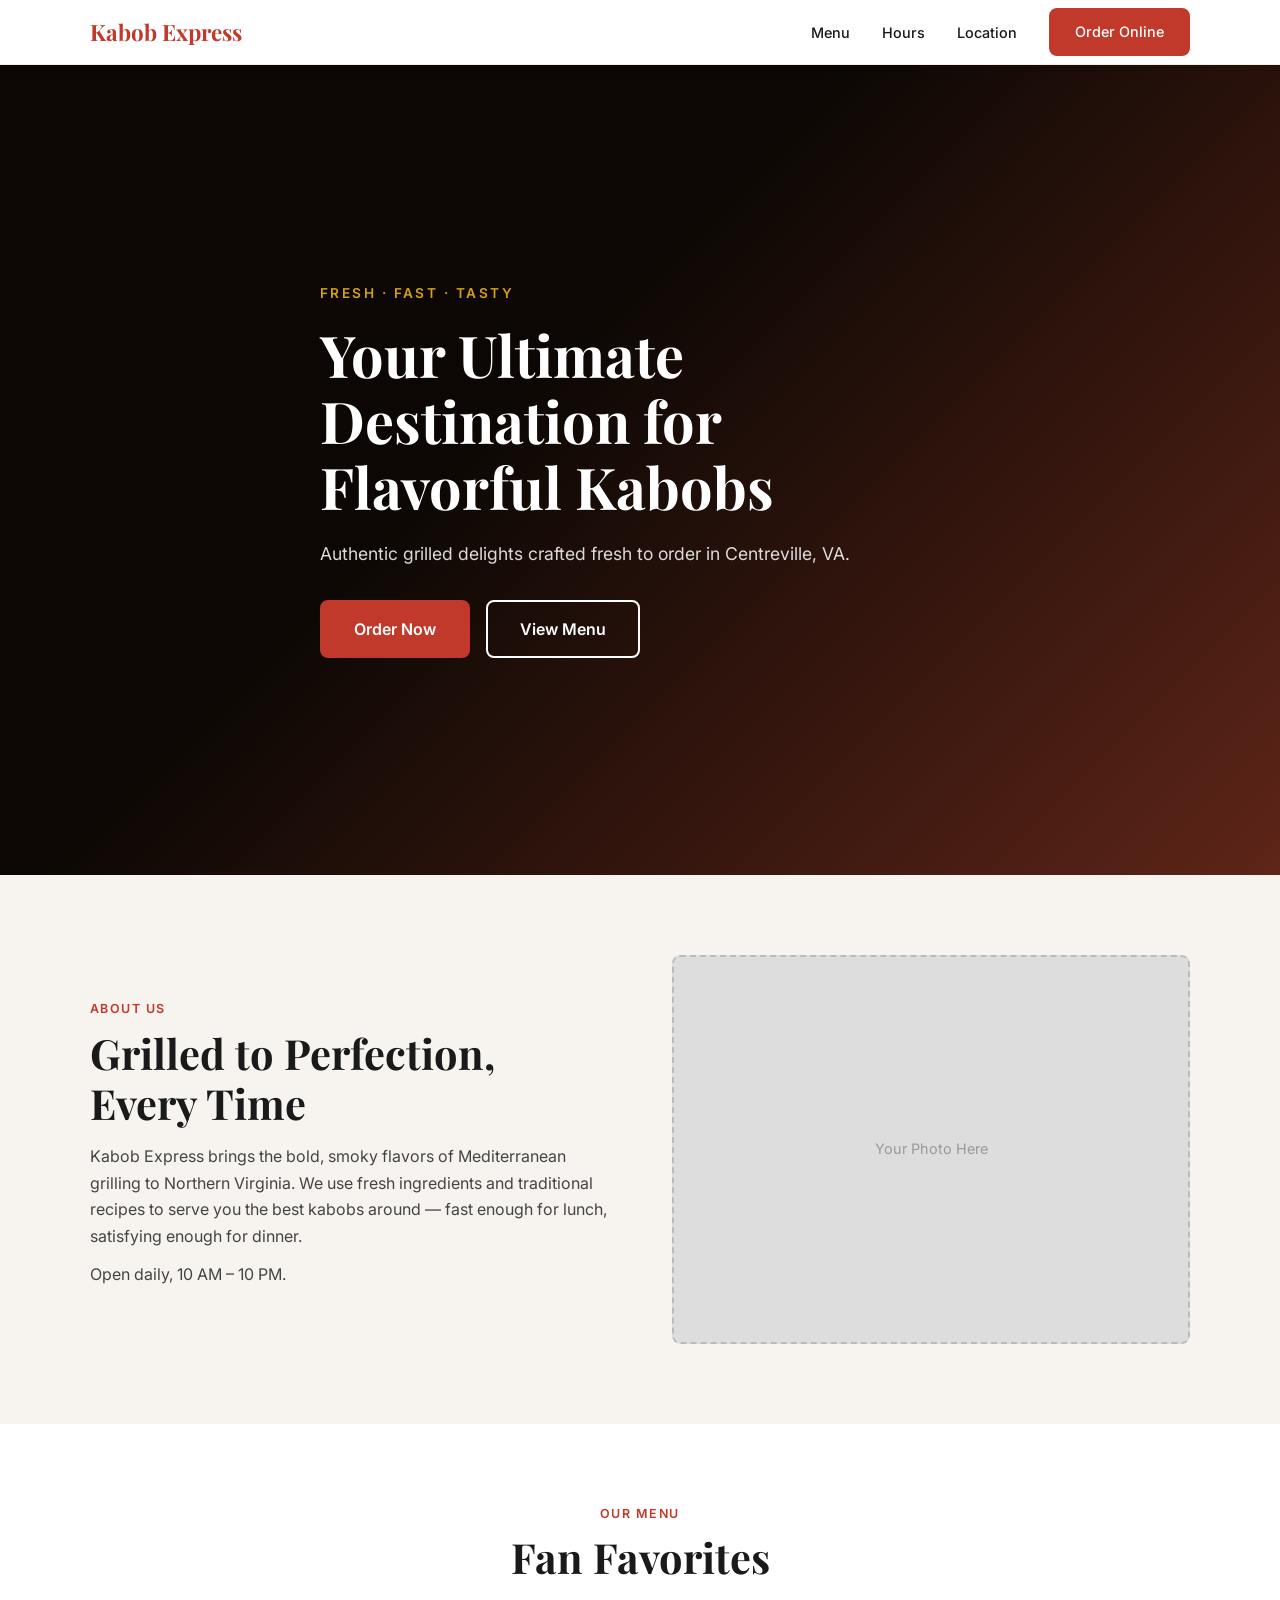
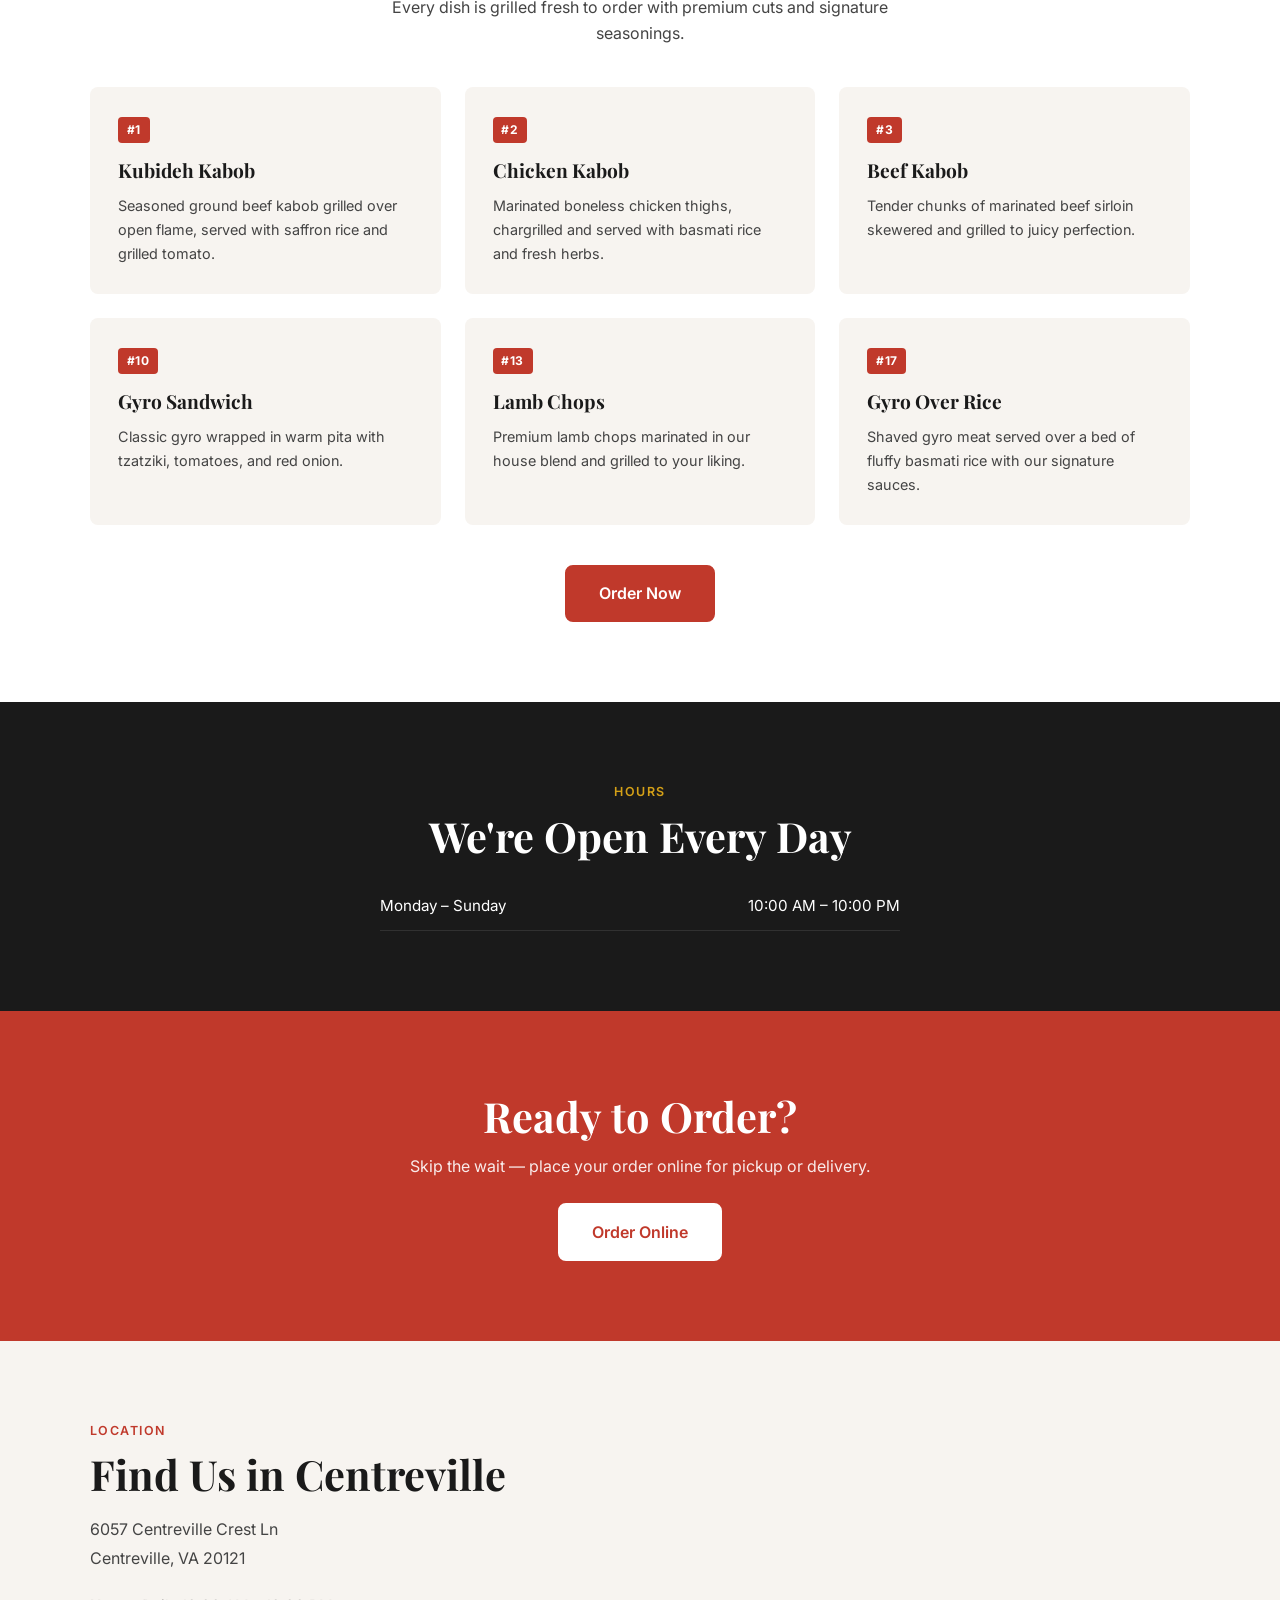
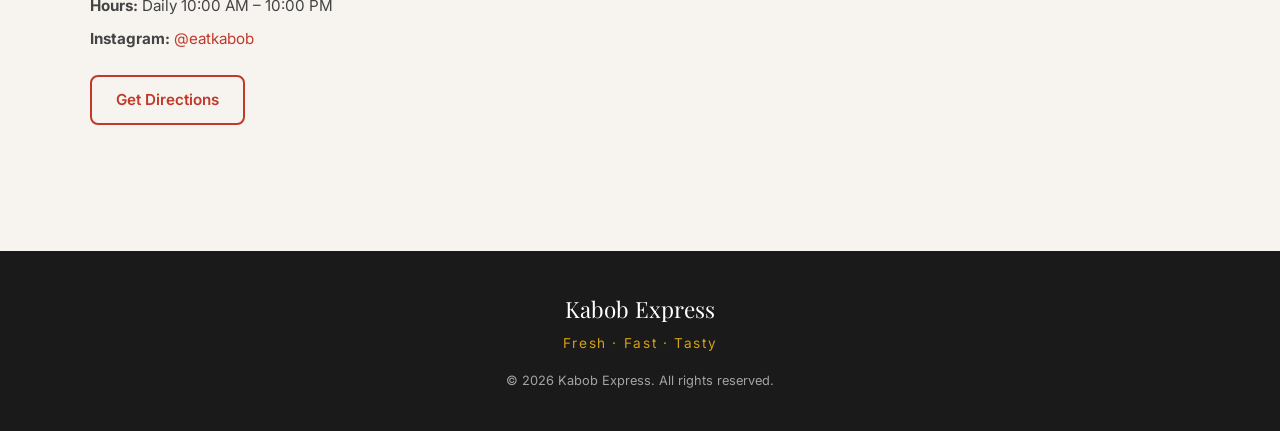
==== index.html @ e182e486 "Initial starter site for Kabob Express Menu, hours, location, hero, and responsive nav — ready to cu" ====
<!DOCTYPE html>
<html lang="en">
<head>
  <meta charset="UTF-8" />
  <meta name="viewport" content="width=device-width, initial-scale=1.0" />
  <title>Kabob Express | Fresh Fast Tasty</title>
  <meta name="description" content="Your ultimate destination for flavorful kabobs and authentic grilled delights in Centreville, VA." />
  <link rel="stylesheet" href="css/styles.css" />
  <link rel="preconnect" href="https://fonts.googleapis.com" />
  <link rel="preconnect" href="https://fonts.gstatic.com" crossorigin />
  <link href="https://fonts.googleapis.com/css2?family=Playfair+Display:wght@700&family=Inter:wght@400;500;600&display=swap" rel="stylesheet" />
</head>
<body>

  <!-- NAV -->
  <header class="site-header">
    <div class="container nav-inner">
      <a href="#" class="logo">Kabob Express</a>
      <nav>
        <ul class="nav-links">
          <li><a href="#menu">Menu</a></li>
          <li><a href="#hours">Hours</a></li>
          <li><a href="#location">Location</a></li>
          <li><a href="#order" class="btn btn-primary">Order Online</a></li>
        </ul>
        <button class="hamburger" aria-label="Toggle menu">&#9776;</button>
      </nav>
    </div>
  </header>

  <!-- HERO -->
  <section class="hero" id="home">
    <div class="hero-overlay"></div>
    <div class="container hero-content">
      <p class="hero-tagline">Fresh · Fast · Tasty</p>
      <h1>Your Ultimate Destination for Flavorful Kabobs</h1>
      <p class="hero-sub">Authentic grilled delights crafted fresh to order in Centreville, VA.</p>
      <div class="hero-cta">
        <a href="#order" class="btn btn-primary btn-lg">Order Now</a>
        <a href="#menu" class="btn btn-outline btn-lg">View Menu</a>
      </div>
    </div>
  </section>

  <!-- ABOUT -->
  <section class="about section" id="about">
    <div class="container about-grid">
      <div class="about-text">
        <span class="section-label">About Us</span>
        <h2>Grilled to Perfection, Every Time</h2>
        <p>
          Kabob Express brings the bold, smoky flavors of Mediterranean grilling to Northern Virginia.
          We use fresh ingredients and traditional recipes to serve you the best kabobs around —
          fast enough for lunch, satisfying enough for dinner.
        </p>
        <p>Open daily, 10 AM – 10 PM.</p>
      </div>
      <div class="about-image">
        <!-- Replace src with an actual photo -->
        <div class="image-placeholder">
          <span>Your Photo Here</span>
        </div>
      </div>
    </div>
  </section>

  <!-- MENU -->
  <section class="menu section" id="menu">
    <div class="container">
      <span class="section-label center">Our Menu</span>
      <h2 class="center">Fan Favorites</h2>
      <p class="section-sub center">Every dish is grilled fresh to order with premium cuts and signature seasonings.</p>

      <div class="menu-grid">
        <div class="menu-card">
          <div class="menu-num">#1</div>
          <h3>Kubideh Kabob</h3>
          <p>Seasoned ground beef kabob grilled over open flame, served with saffron rice and grilled tomato.</p>
        </div>
        <div class="menu-card">
          <div class="menu-num">#2</div>
          <h3>Chicken Kabob</h3>
          <p>Marinated boneless chicken thighs, chargrilled and served with basmati rice and fresh herbs.</p>
        </div>
        <div class="menu-card">
          <div class="menu-num">#3</div>
          <h3>Beef Kabob</h3>
          <p>Tender chunks of marinated beef sirloin skewered and grilled to juicy perfection.</p>
        </div>
        <div class="menu-card">
          <div class="menu-num">#10</div>
          <h3>Gyro Sandwich</h3>
          <p>Classic gyro wrapped in warm pita with tzatziki, tomatoes, and red onion.</p>
        </div>
        <div class="menu-card">
          <div class="menu-num">#13</div>
          <h3>Lamb Chops</h3>
          <p>Premium lamb chops marinated in our house blend and grilled to your liking.</p>
        </div>
        <div class="menu-card">
          <div class="menu-num">#17</div>
          <h3>Gyro Over Rice</h3>
          <p>Shaved gyro meat served over a bed of fluffy basmati rice with our signature sauces.</p>
        </div>
      </div>

      <div class="center" style="margin-top:2.5rem;">
        <a href="#order" class="btn btn-primary btn-lg">Order Now</a>
      </div>
    </div>
  </section>

  <!-- HOURS -->
  <section class="hours section" id="hours">
    <div class="container hours-inner">
      <span class="section-label center">Hours</span>
      <h2 class="center">We're Open Every Day</h2>
      <div class="hours-table">
        <div class="hours-row">
          <span>Monday – Sunday</span>
          <span>10:00 AM – 10:00 PM</span>
        </div>
      </div>
    </div>
  </section>

  <!-- ORDER CTA -->
  <section class="order-cta section" id="order">
    <div class="container center">
      <h2>Ready to Order?</h2>
      <p>Skip the wait — place your order online for pickup or delivery.</p>
      <a href="#" class="btn btn-primary btn-lg">Order Online</a>
    </div>
  </section>

  <!-- LOCATION -->
  <section class="location section" id="location">
    <div class="container location-grid">
      <div class="location-info">
        <span class="section-label">Location</span>
        <h2>Find Us in Centreville</h2>
        <address>
          6057 Centreville Crest Ln<br />
          Centreville, VA 20121
        </address>
        <ul class="contact-list">
          <li><strong>Hours:</strong> Daily 10:00 AM – 10:00 PM</li>
          <li><strong>Instagram:</strong> <a href="https://instagram.com/eatkabob" target="_blank" rel="noopener">@eatkabob</a></li>
        </ul>
        <a
          href="https://maps.google.com/?q=6057+Centreville+Crest+Ln+Centreville+VA+20121"
          target="_blank"
          rel="noopener"
          class="btn btn-outline"
        >Get Directions</a>
      </div>
      <div class="location-map">
        <iframe
          title="Kabob Express location map"
          src="https://www.google.com/maps/embed?pb=!1m18!1m12!1m3!1d3107.5!2d-77.4346!3d38.8355!2m3!1f0!2f0!3f0!3m2!1i1024!2i768!4f13.1!3m3!1m2!1s0x0%3A0x0!2s6057+Centreville+Crest+Ln%2C+Centreville%2C+VA+20121!5e0!3m2!1sen!2sus!4v1"
          width="100%"
          height="350"
          style="border:0;"
          allowfullscreen=""
          loading="lazy"
          referrerpolicy="no-referrer-when-downgrade"
        ></iframe>
      </div>
    </div>
  </section>

  <!-- FOOTER -->
  <footer class="site-footer">
    <div class="container footer-inner">
      <p class="footer-logo">Kabob Express</p>
      <p class="footer-tagline">Fresh · Fast · Tasty</p>
      <p class="footer-copy">&copy; <span id="year"></span> Kabob Express. All rights reserved.</p>
    </div>
  </footer>

  <script src="js/main.js"></script>
</body>
</html>
---- css/styles.css ----
/* ===========================
   RESET & BASE
=========================== */
*, *::before, *::after { box-sizing: border-box; margin: 0; padding: 0; }

:root {
  --color-brand:    #c0392b;
  --color-brand-dk: #96281b;
  --color-gold:     #d4a017;
  --color-dark:     #1a1a1a;
  --color-mid:      #444;
  --color-light:    #f7f4f0;
  --color-white:    #ffffff;
  --font-display:   'Playfair Display', Georgia, serif;
  --font-body:      'Inter', system-ui, sans-serif;
  --radius:         8px;
  --shadow:         0 4px 20px rgba(0,0,0,.10);
  --transition:     .2s ease;
}

html { scroll-behavior: smooth; }

body {
  font-family: var(--font-body);
  color: var(--color-dark);
  background: var(--color-white);
  line-height: 1.65;
}

img { display: block; max-width: 100%; }
address { font-style: normal; }
a { color: inherit; text-decoration: none; }

.container {
  width: min(90%, 1100px);
  margin-inline: auto;
}

.section { padding: 5rem 0; }

.section-label {
  display: block;
  text-transform: uppercase;
  letter-spacing: .12em;
  font-size: .78rem;
  font-weight: 600;
  color: var(--color-brand);
  margin-bottom: .5rem;
}

.section-sub {
  max-width: 560px;
  color: var(--color-mid);
  margin-top: .75rem;
}

h2 {
  font-family: var(--font-display);
  font-size: clamp(1.8rem, 4vw, 2.6rem);
  line-height: 1.2;
}

.center { text-align: center; }
.center.section-sub { margin-inline: auto; }

/* ===========================
   BUTTONS
=========================== */
.btn {
  display: inline-block;
  padding: .65rem 1.5rem;
  border-radius: var(--radius);
  font-weight: 600;
  font-size: .95rem;
  cursor: pointer;
  transition: background var(--transition), color var(--transition), border-color var(--transition);
  border: 2px solid transparent;
}

.btn-primary {
  background: var(--color-brand);
  color: var(--color-white);
  border-color: var(--color-brand);
}
.btn-primary:hover { background: var(--color-brand-dk); border-color: var(--color-brand-dk); }

.btn-outline {
  background: transparent;
  color: var(--color-brand);
  border-color: var(--color-brand);
}
.btn-outline:hover { background: var(--color-brand); color: var(--color-white); }

.btn-lg { padding: .85rem 2rem; font-size: 1rem; }

/* ===========================
   HEADER / NAV
=========================== */
.site-header {
  position: sticky;
  top: 0;
  z-index: 100;
  background: var(--color-white);
  border-bottom: 1px solid #eee;
  box-shadow: 0 2px 8px rgba(0,0,0,.06);
}

.nav-inner {
  display: flex;
  align-items: center;
  justify-content: space-between;
  height: 64px;
}

.logo {
  font-family: var(--font-display);
  font-size: 1.4rem;
  color: var(--color-brand);
  font-weight: 700;
}

.nav-links {
  list-style: none;
  display: flex;
  align-items: center;
  gap: 2rem;
}

.nav-links a {
  font-size: .9rem;
  font-weight: 500;
  transition: color var(--transition);
}
.nav-links a:not(.btn):hover { color: var(--color-brand); }

.hamburger {
  display: none;
  background: none;
  border: none;
  font-size: 1.5rem;
  cursor: pointer;
  color: var(--color-dark);
}

/* ===========================
   HERO
=========================== */
.hero {
  position: relative;
  min-height: 90vh;
  display: flex;
  align-items: center;
  background: url('../images/hero-bg.jpg') center/cover no-repeat;
  background-color: #2a1a0e; /* fallback */
}

.hero-overlay {
  position: absolute;
  inset: 0;
  background: linear-gradient(135deg, rgba(0,0,0,.72) 40%, rgba(192,57,43,.35));
}

.hero-content {
  position: relative;
  color: var(--color-white);
  max-width: 640px;
  padding-block: 4rem;
}

.hero-tagline {
  font-size: .85rem;
  font-weight: 600;
  letter-spacing: .18em;
  text-transform: uppercase;
  color: var(--color-gold);
  margin-bottom: 1rem;
}

.hero-content h1 {
  font-family: var(--font-display);
  font-size: clamp(2.2rem, 6vw, 3.6rem);
  line-height: 1.15;
  margin-bottom: 1.25rem;
}

.hero-sub {
  font-size: 1.1rem;
  color: rgba(255,255,255,.85);
  margin-bottom: 2rem;
}

.hero-cta { display: flex; flex-wrap: wrap; gap: 1rem; }

.hero .btn-outline {
  color: var(--color-white);
  border-color: var(--color-white);
}
.hero .btn-outline:hover { background: var(--color-white); color: var(--color-dark); }

/* ===========================
   ABOUT
=========================== */
.about { background: var(--color-light); }

.about-grid {
  display: grid;
  grid-template-columns: 1fr 1fr;
  gap: 4rem;
  align-items: center;
}

.about-text h2 { margin-bottom: 1rem; }
.about-text p { color: var(--color-mid); margin-bottom: .75rem; }

.about-image { border-radius: var(--radius); overflow: hidden; }

.image-placeholder {
  width: 100%;
  aspect-ratio: 4/3;
  background: #ddd;
  display: flex;
  align-items: center;
  justify-content: center;
  color: #999;
  font-size: .9rem;
  border-radius: var(--radius);
  border: 2px dashed #bbb;
}

/* ===========================
   MENU
=========================== */
.menu { background: var(--color-white); }
.menu h2 { margin-bottom: .5rem; }

.menu-grid {
  display: grid;
  grid-template-columns: repeat(auto-fill, minmax(280px, 1fr));
  gap: 1.5rem;
  margin-top: 2.5rem;
}

.menu-card {
  background: var(--color-light);
  border-radius: var(--radius);
  padding: 1.75rem;
  position: relative;
  transition: box-shadow var(--transition), transform var(--transition);
}
.menu-card:hover { box-shadow: var(--shadow); transform: translateY(-3px); }

.menu-num {
  display: inline-block;
  background: var(--color-brand);
  color: var(--color-white);
  font-size: .75rem;
  font-weight: 700;
  padding: .2rem .55rem;
  border-radius: 4px;
  margin-bottom: .75rem;
  letter-spacing: .04em;
}

.menu-card h3 {
  font-family: var(--font-display);
  font-size: 1.2rem;
  margin-bottom: .5rem;
}

.menu-card p { color: var(--color-mid); font-size: .9rem; }

/* ===========================
   HOURS
=========================== */
.hours { background: var(--color-dark); color: var(--color-white); }
.hours .section-label { color: var(--color-gold); }
.hours h2 { color: var(--color-white); margin-bottom: 2rem; }

.hours-inner { max-width: 520px; margin-inline: auto; }

.hours-table { display: flex; flex-direction: column; gap: .75rem; }

.hours-row {
  display: flex;
  justify-content: space-between;
  border-bottom: 1px solid rgba(255,255,255,.1);
  padding-bottom: .75rem;
  font-size: .95rem;
}

/* ===========================
   ORDER CTA
=========================== */
.order-cta {
  background: var(--color-brand);
  color: var(--color-white);
}

.order-cta h2 { color: var(--color-white); margin-bottom: .75rem; }
.order-cta p { margin-bottom: 1.5rem; color: rgba(255,255,255,.9); }

.order-cta .btn-primary {
  background: var(--color-white);
  color: var(--color-brand);
  border-color: var(--color-white);
}
.order-cta .btn-primary:hover { background: var(--color-light); border-color: var(--color-light); }

/* ===========================
   LOCATION
=========================== */
.location { background: var(--color-light); }

.location-grid {
  display: grid;
  grid-template-columns: 1fr 1fr;
  gap: 4rem;
  align-items: start;
}

.location-info h2 { margin-bottom: 1rem; }

.location-info address {
  font-size: 1rem;
  line-height: 1.8;
  color: var(--color-mid);
  margin-bottom: 1.25rem;
}

.contact-list {
  list-style: none;
  margin-bottom: 1.5rem;
  display: flex;
  flex-direction: column;
  gap: .5rem;
  color: var(--color-mid);
  font-size: .95rem;
}

.contact-list a { color: var(--color-brand); }
.contact-list a:hover { text-decoration: underline; }

.location-map iframe { border-radius: var(--radius); display: block; }

/* ===========================
   FOOTER
=========================== */
.site-footer {
  background: var(--color-dark);
  color: rgba(255,255,255,.6);
  padding: 2.5rem 0;
  text-align: center;
}

.footer-logo {
  font-family: var(--font-display);
  font-size: 1.4rem;
  color: var(--color-white);
  margin-bottom: .25rem;
}

.footer-tagline {
  font-size: .85rem;
  letter-spacing: .12em;
  color: var(--color-gold);
  margin-bottom: 1rem;
}

.footer-copy { font-size: .8rem; }

/* ===========================
   RESPONSIVE
=========================== */
@media (max-width: 768px) {
  .nav-links { display: none; flex-direction: column; position: absolute; top: 64px; left: 0; right: 0; background: var(--color-white); padding: 1.5rem; gap: 1.25rem; border-bottom: 1px solid #eee; box-shadow: var(--shadow); }
  .nav-links.open { display: flex; }
  .hamburger { display: block; }
  nav { position: relative; }

  .about-grid,
  .location-grid { grid-template-columns: 1fr; gap: 2.5rem; }

  .hero-content h1 { font-size: 2.2rem; }
  .section { padding: 3.5rem 0; }
}
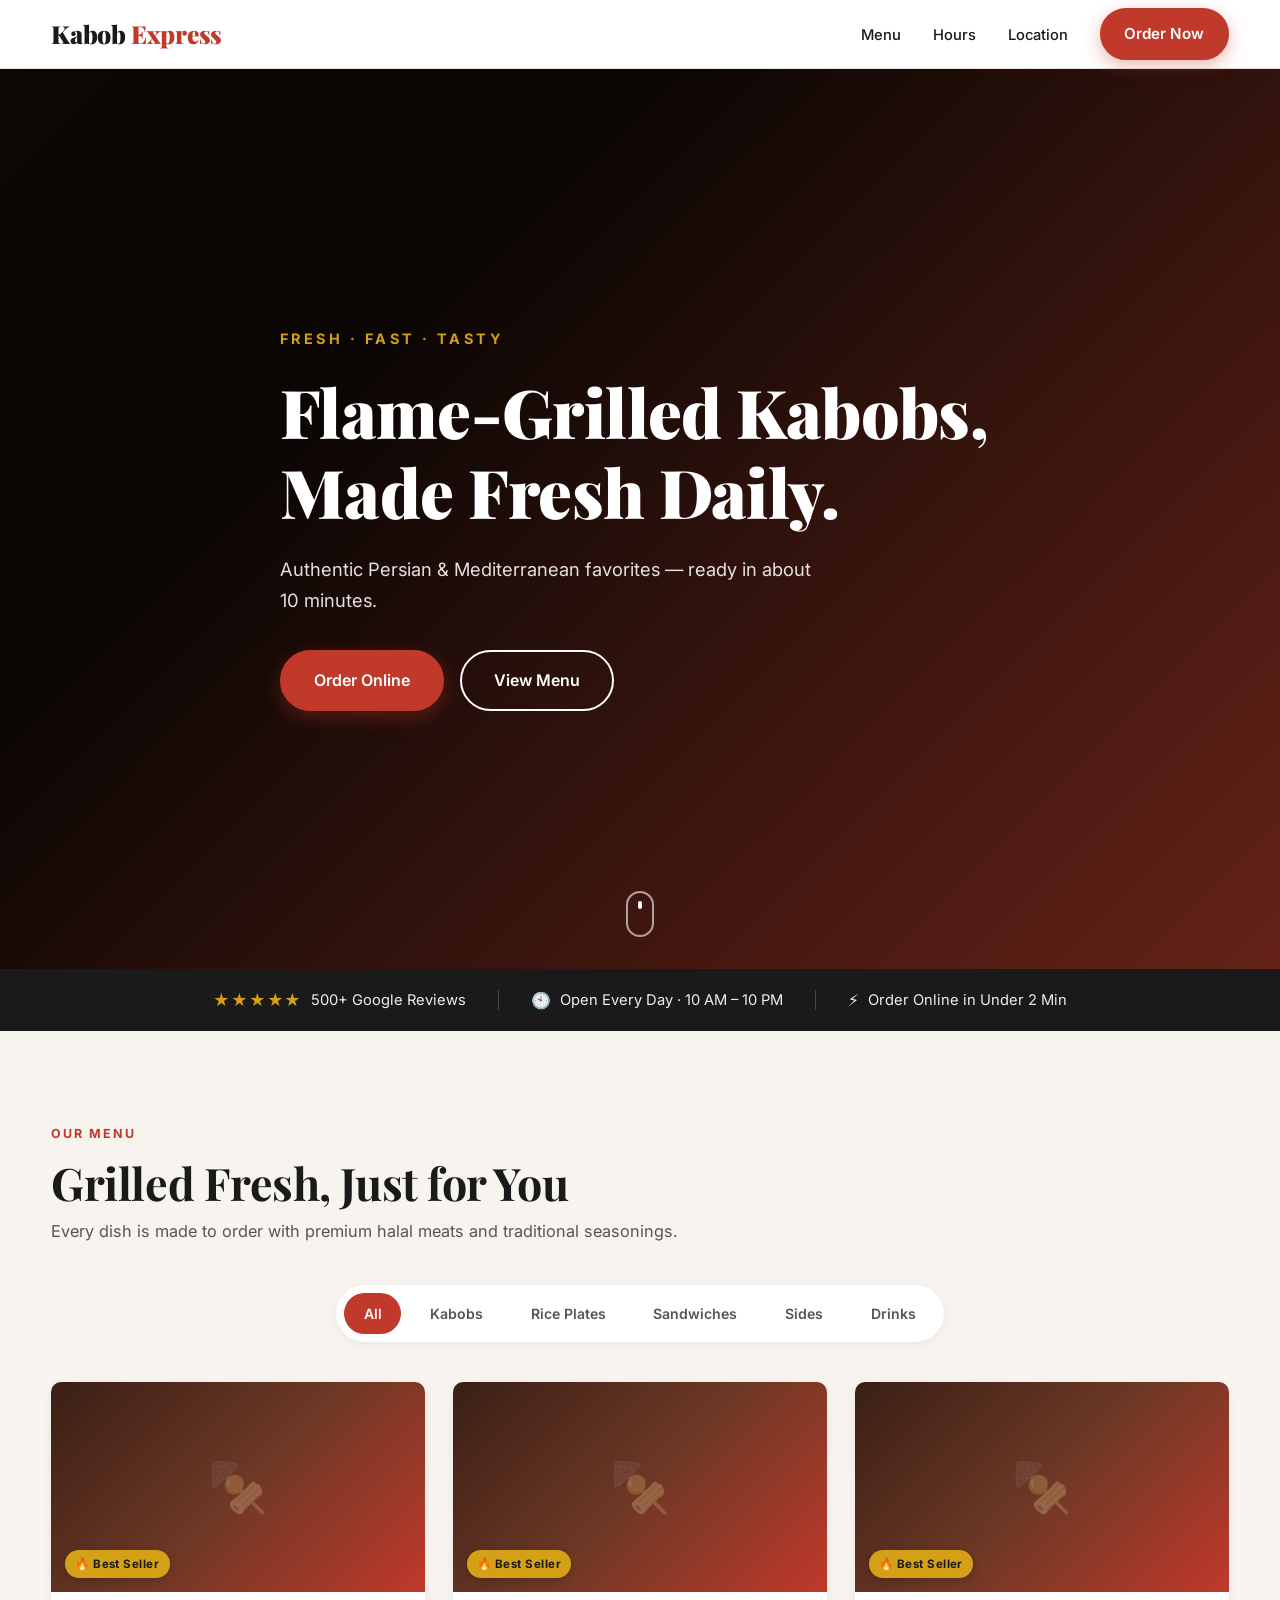
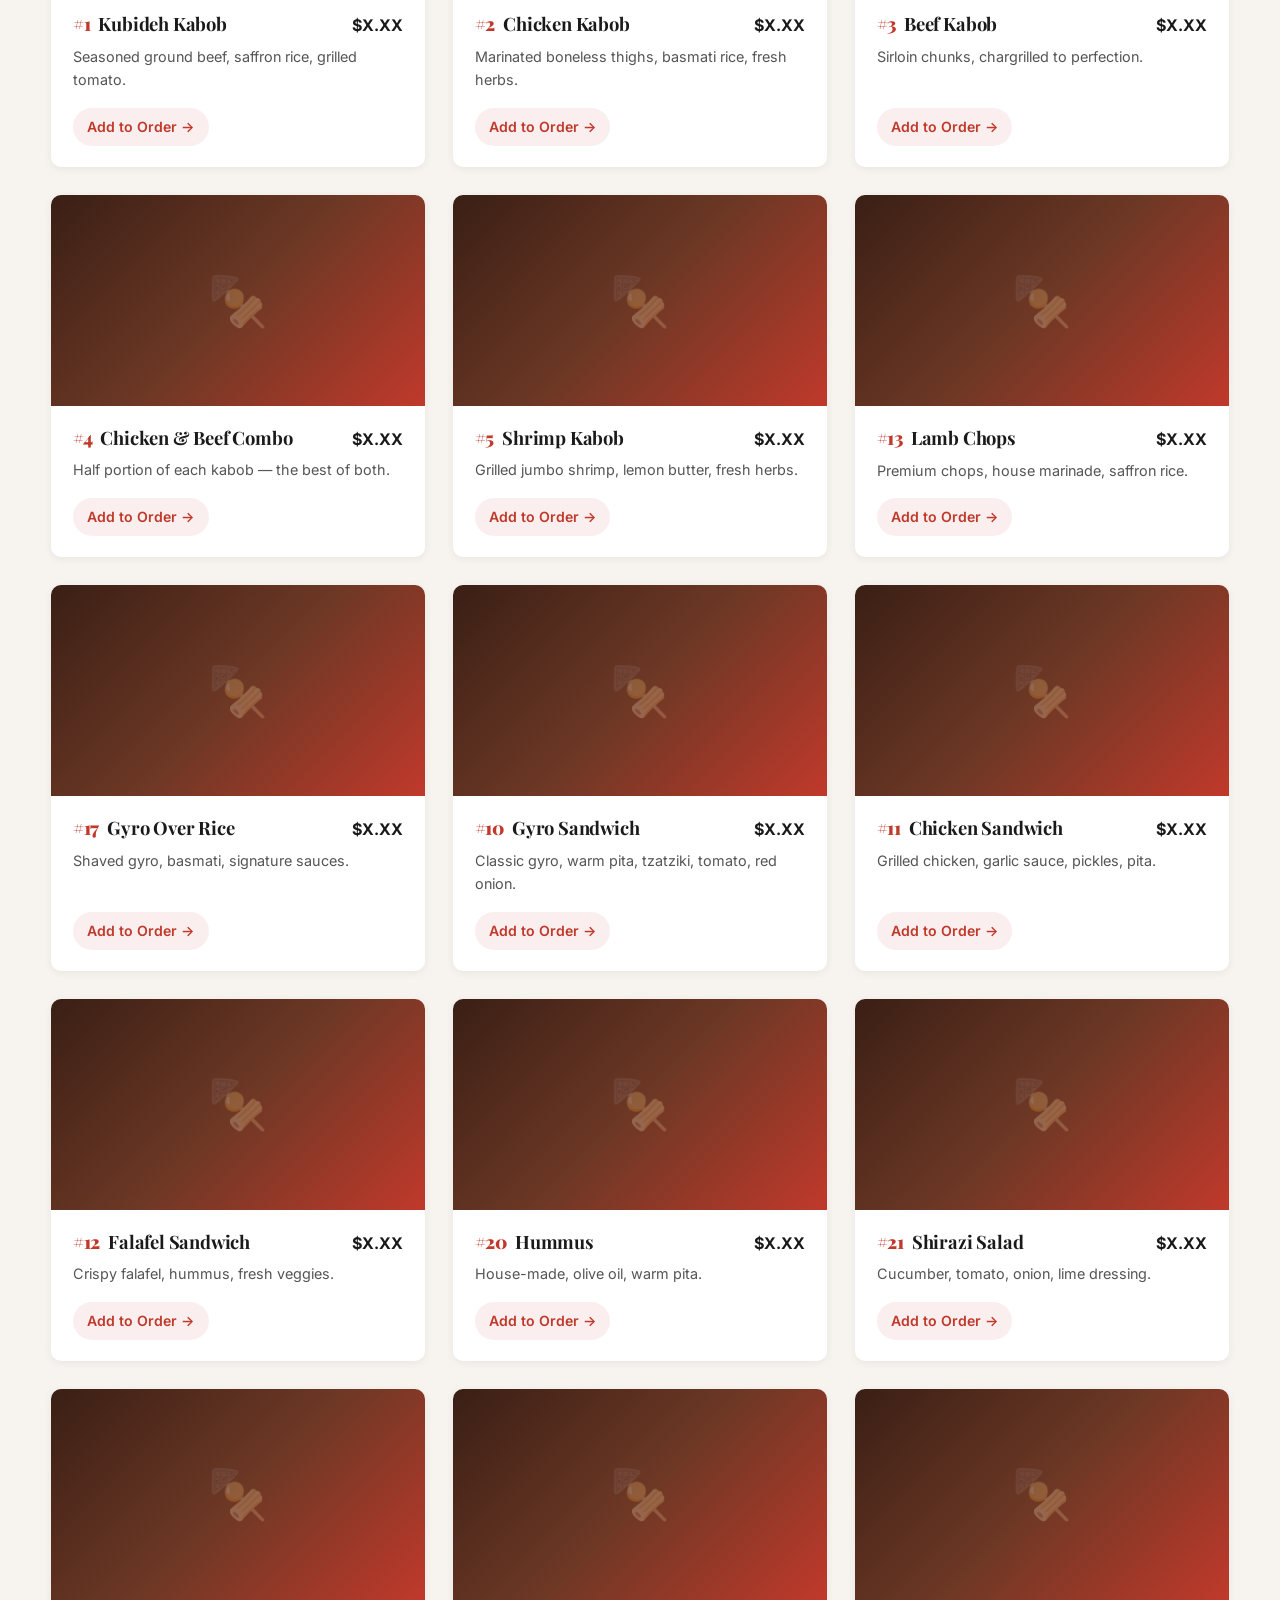
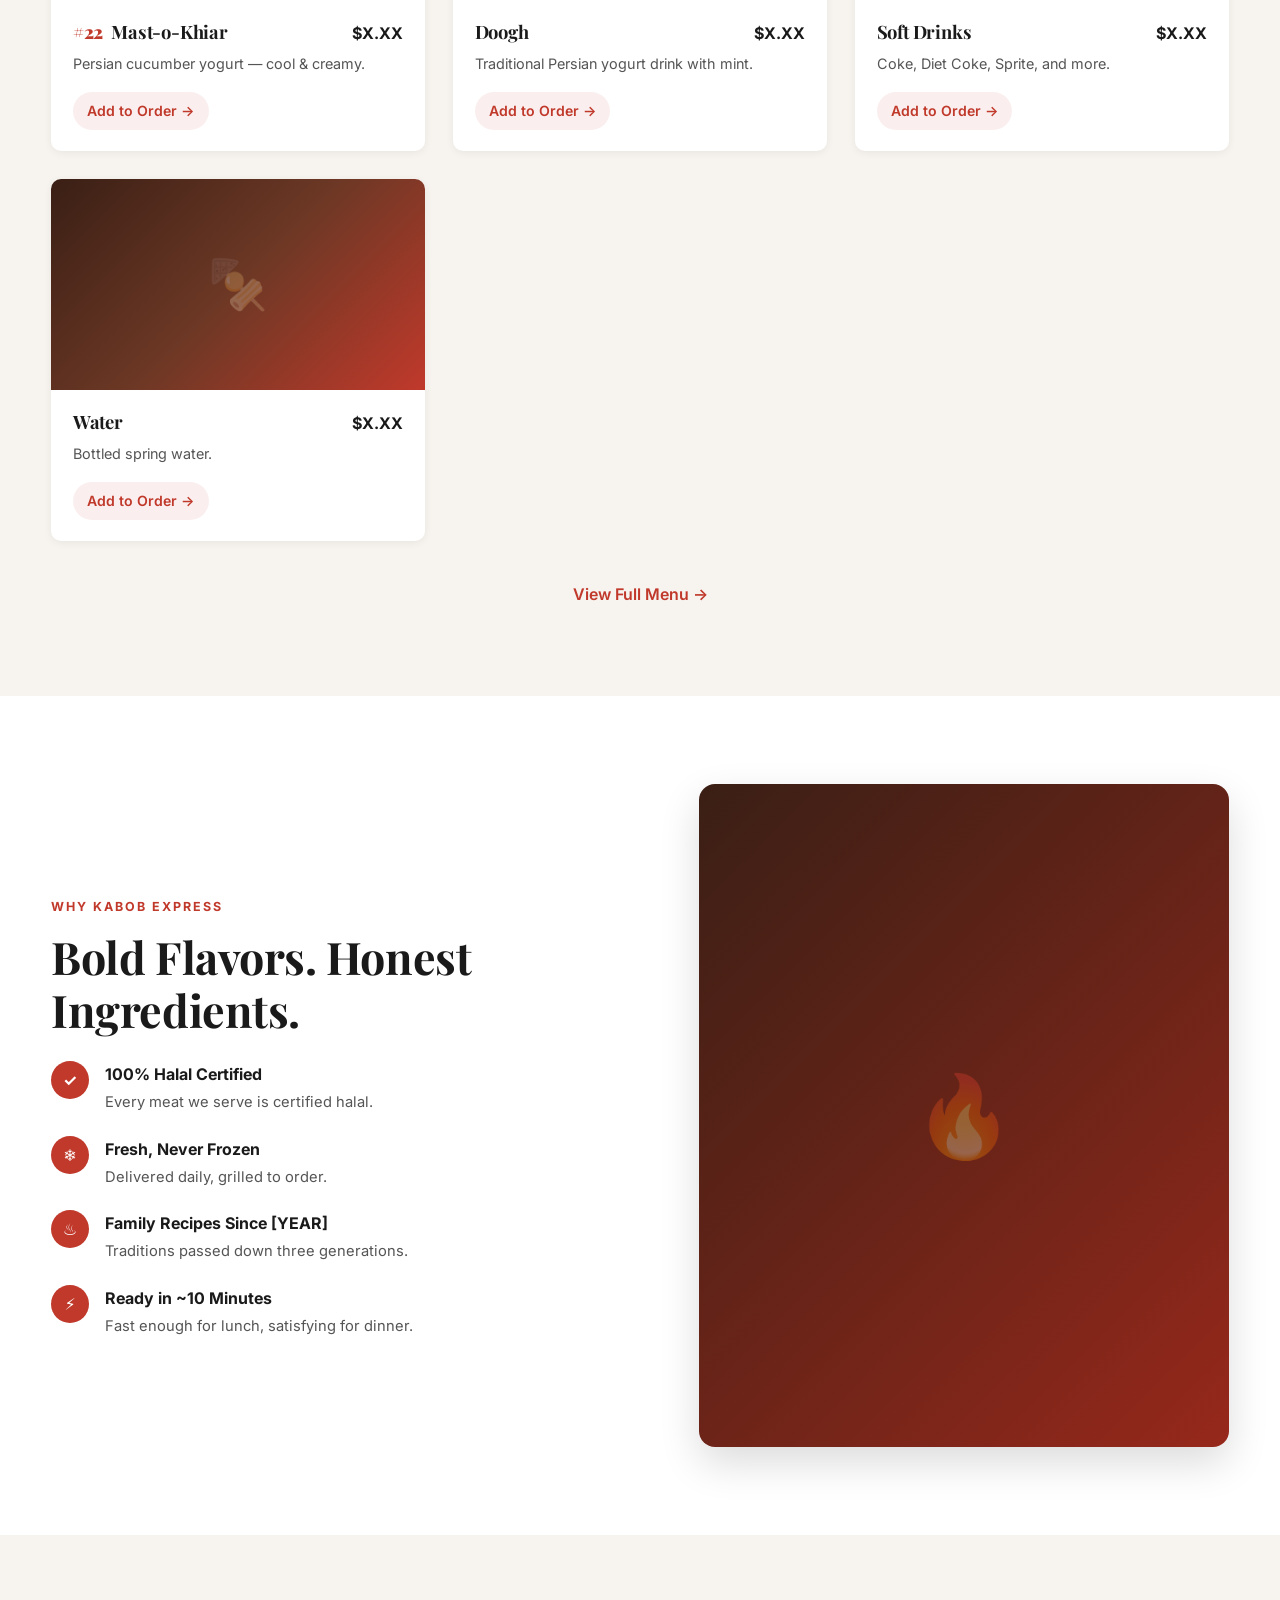
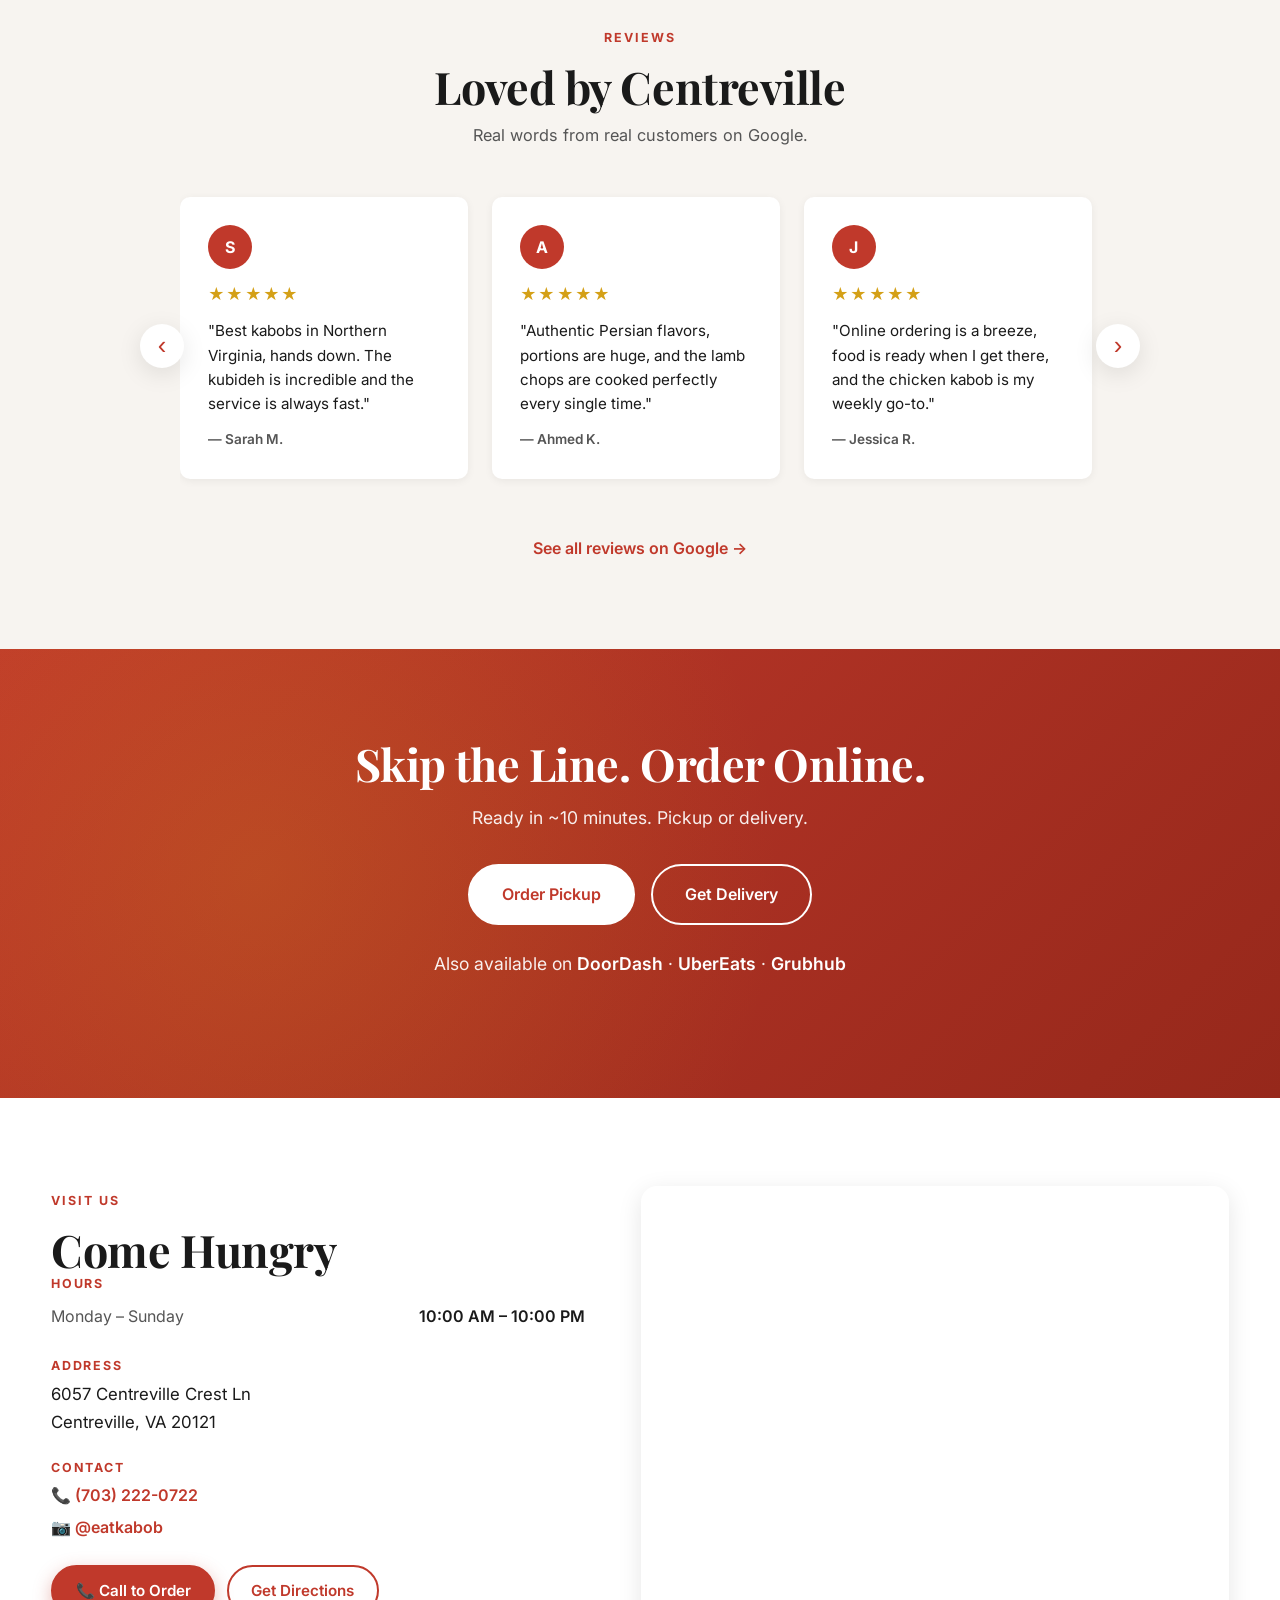
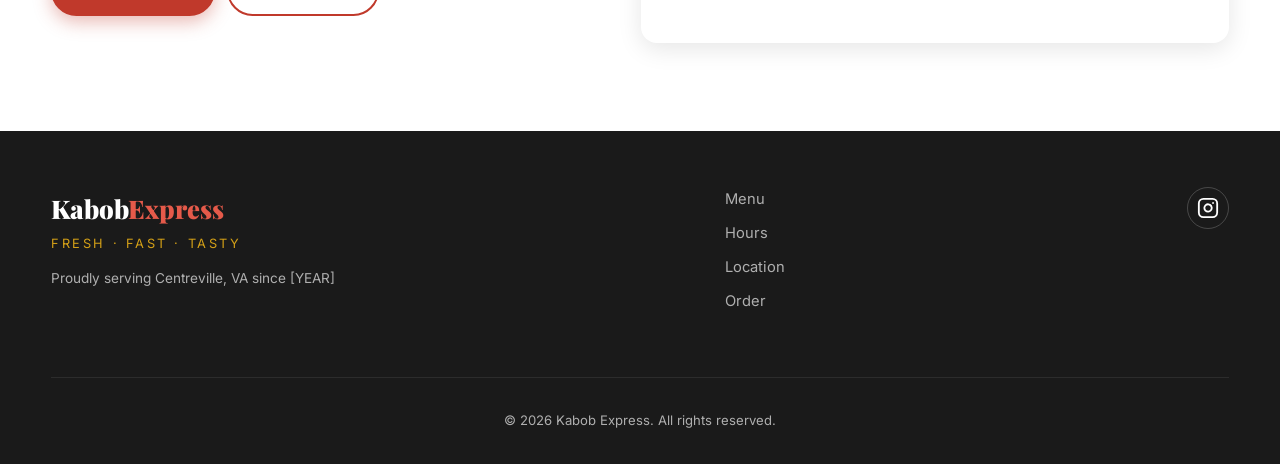
==== commit 1353f3c6: "Initial Prompt Changes" ====
--- a/index.html
+++ b/index.html
@@ -3,168 +3,408 @@
 <head>
   <meta charset="UTF-8" />
   <meta name="viewport" content="width=device-width, initial-scale=1.0" />
-  <title>Kabob Express | Fresh Fast Tasty</title>
-  <meta name="description" content="Your ultimate destination for flavorful kabobs and authentic grilled delights in Centreville, VA." />
-  <link rel="stylesheet" href="css/styles.css" />
+  <title>Kabob Express | Fresh · Fast · Tasty — Centreville, VA</title>
+  <meta name="description" content="Authentic Persian & Mediterranean kabobs, gyros, and rice plates in Centreville, VA. Halal. Open daily 10 AM–10 PM. Order online for pickup or delivery." />
+
+  <!-- Open Graph -->
+  <meta property="og:title" content="Kabob Express | Fresh · Fast · Tasty" />
+  <meta property="og:description" content="Authentic Persian & Mediterranean kabobs in Centreville, VA. Halal. Open 10–10 daily." />
+  <meta property="og:type" content="restaurant.restaurant" />
+  <meta property="og:image" content="images/og-cover.jpg" />
+  <meta property="og:url" content="https://kabobexpressva.com/" />
+  <meta name="twitter:card" content="summary_large_image" />
+
+  <!-- Fonts -->
   <link rel="preconnect" href="https://fonts.googleapis.com" />
   <link rel="preconnect" href="https://fonts.gstatic.com" crossorigin />
-  <link href="https://fonts.googleapis.com/css2?family=Playfair+Display:wght@700&family=Inter:wght@400;500;600&display=swap" rel="stylesheet" />
+  <link href="https://fonts.googleapis.com/css2?family=Playfair+Display:wght@700;900&family=Inter:wght@400;500;600;700&display=swap" rel="stylesheet" />
+
+  <link rel="stylesheet" href="css/styles.css" />
+
+  <!-- LocalBusiness Schema -->
+  <script type="application/ld+json">
+  {
+    "@context": "https://schema.org",
+    "@type": "Restaurant",
+    "name": "Kabob Express",
+    "image": "https://kabobexpressva.com/images/og-cover.jpg",
+    "url": "https://kabobexpressva.com/",
+    "telephone": "+1-703-222-0722",
+    "priceRange": "$$",
+    "servesCuisine": ["Persian", "Mediterranean", "Halal"],
+    "address": {
+      "@type": "PostalAddress",
+      "streetAddress": "6057 Centreville Crest Ln",
+      "addressLocality": "Centreville",
+      "addressRegion": "VA",
+      "postalCode": "20121",
+      "addressCountry": "US"
+    },
+    "geo": { "@type": "GeoCoordinates", "latitude": 38.8355, "longitude": -77.4346 },
+    "openingHoursSpecification": [{
+      "@type": "OpeningHoursSpecification",
+      "dayOfWeek": ["Monday","Tuesday","Wednesday","Thursday","Friday","Saturday","Sunday"],
+      "opens": "10:00", "closes": "22:00"
+    }],
+    "sameAs": ["https://instagram.com/eatkabob"],
+    "acceptsReservations": false
+  }
+  </script>
 </head>
 <body>
+
+  <!-- STICKY ORDER BAR (appears after hero) -->
+  <div class="order-strip" id="orderStrip" aria-hidden="true">
+    <div class="container order-strip-inner">
+      <span>🔥 Ready to order? Ready in ~10 min.</span>
+      <a href="https://www.foodbooking.com/ordering/restaurant/menu?restaurant_uid=f6103d83-5b9a-4239-a2ed-28c141ca7d15" target="_blank" rel="noopener" class="btn btn-primary btn-sm">Order Now →</a>
+    </div>
+  </div>
 
   <!-- NAV -->
   <header class="site-header">
     <div class="container nav-inner">
-      <a href="#" class="logo">Kabob Express</a>
-      <nav>
-        <ul class="nav-links">
+      <a href="#home" class="logo" aria-label="Kabob Express home">Kabob<span>Express</span></a>
+      <nav aria-label="Primary">
+        <ul class="nav-links" id="navLinks">
           <li><a href="#menu">Menu</a></li>
           <li><a href="#hours">Hours</a></li>
           <li><a href="#location">Location</a></li>
-          <li><a href="#order" class="btn btn-primary">Order Online</a></li>
+          <li><a href="https://www.foodbooking.com/ordering/restaurant/menu?restaurant_uid=f6103d83-5b9a-4239-a2ed-28c141ca7d15" target="_blank" rel="noopener" class="btn btn-primary">Order Now</a></li>
         </ul>
-        <button class="hamburger" aria-label="Toggle menu">&#9776;</button>
       </nav>
+      <button class="hamburger" id="hamburger" aria-label="Open menu" aria-expanded="false" aria-controls="navLinks">
+        <span></span><span></span><span></span>
+      </button>
     </div>
   </header>
 
   <!-- HERO -->
   <section class="hero" id="home">
+    <div class="hero-bg" role="img" aria-label="Sizzling kabobs on the grill"></div>
     <div class="hero-overlay"></div>
-    <div class="container hero-content">
+    <div class="container hero-content reveal">
       <p class="hero-tagline">Fresh · Fast · Tasty</p>
-      <h1>Your Ultimate Destination for Flavorful Kabobs</h1>
-      <p class="hero-sub">Authentic grilled delights crafted fresh to order in Centreville, VA.</p>
+      <h1>Flame-Grilled Kabobs,<br/>Made Fresh Daily.</h1>
+      <p class="hero-sub">Authentic Persian & Mediterranean favorites — ready in about 10 minutes.</p>
       <div class="hero-cta">
-        <a href="#order" class="btn btn-primary btn-lg">Order Now</a>
-        <a href="#menu" class="btn btn-outline btn-lg">View Menu</a>
-      </div>
-    </div>
-  </section>
-
-  <!-- ABOUT -->
-  <section class="about section" id="about">
-    <div class="container about-grid">
-      <div class="about-text">
-        <span class="section-label">About Us</span>
-        <h2>Grilled to Perfection, Every Time</h2>
-        <p>
-          Kabob Express brings the bold, smoky flavors of Mediterranean grilling to Northern Virginia.
-          We use fresh ingredients and traditional recipes to serve you the best kabobs around —
-          fast enough for lunch, satisfying enough for dinner.
-        </p>
-        <p>Open daily, 10 AM – 10 PM.</p>
-      </div>
-      <div class="about-image">
-        <!-- Replace src with an actual photo -->
-        <div class="image-placeholder">
-          <span>Your Photo Here</span>
-        </div>
-      </div>
+        <a href="https://www.foodbooking.com/ordering/restaurant/menu?restaurant_uid=f6103d83-5b9a-4239-a2ed-28c141ca7d15" target="_blank" rel="noopener" class="btn btn-primary btn-lg">Order Online</a>
+        <a href="#menu" class="btn btn-outline-light btn-lg">View Menu</a>
+      </div>
+    </div>
+    <a href="#proof" class="scroll-indicator" aria-label="Scroll down">
+      <span></span>
+    </a>
+  </section>
+
+  <!-- SOCIAL PROOF STRIP -->
+  <section class="proof-strip" id="proof" aria-label="Why customers love us">
+    <div class="container proof-inner">
+      <div class="proof-item"><span class="stars">★★★★★</span><span>500+ Google Reviews</span></div>
+      <div class="proof-divider" aria-hidden="true"></div>
+      <div class="proof-item"><span class="proof-icon">🕙</span><span>Open Every Day · 10 AM – 10 PM</span></div>
+      <div class="proof-divider" aria-hidden="true"></div>
+      <div class="proof-item"><span class="proof-icon">⚡</span><span>Order Online in Under 2 Min</span></div>
     </div>
   </section>
 
   <!-- MENU -->
   <section class="menu section" id="menu">
     <div class="container">
-      <span class="section-label center">Our Menu</span>
-      <h2 class="center">Fan Favorites</h2>
-      <p class="section-sub center">Every dish is grilled fresh to order with premium cuts and signature seasonings.</p>
-
-      <div class="menu-grid">
-        <div class="menu-card">
-          <div class="menu-num">#1</div>
-          <h3>Kubideh Kabob</h3>
-          <p>Seasoned ground beef kabob grilled over open flame, served with saffron rice and grilled tomato.</p>
+      <div class="section-head reveal">
+        <span class="section-label">Our Menu</span>
+        <h2>Grilled Fresh, Just for You</h2>
+        <p class="section-sub">Every dish is made to order with premium halal meats and traditional seasonings.</p>
+      </div>
+
+      <div class="menu-filters reveal" role="tablist" aria-label="Menu categories">
+        <button class="filter-pill active" data-filter="all" role="tab" aria-selected="true">All</button>
+        <button class="filter-pill" data-filter="kabobs" role="tab">Kabobs</button>
+        <button class="filter-pill" data-filter="rice" role="tab">Rice Plates</button>
+        <button class="filter-pill" data-filter="sandwiches" role="tab">Sandwiches</button>
+        <button class="filter-pill" data-filter="sides" role="tab">Sides</button>
+        <button class="filter-pill" data-filter="drinks" role="tab">Drinks</button>
+      </div>
+
+      <div class="menu-grid" id="menuGrid">
+
+        <!-- Kabobs -->
+        <article class="menu-card reveal" data-category="kabobs">
+          <div class="menu-img" role="img" aria-label="Kubideh kabob with saffron rice"><span class="badge-popular">🔥 Best Seller</span></div>
+          <div class="menu-body">
+            <div class="menu-head"><h3><span class="item-num">#1</span> Kubideh Kabob</h3><span class="price">$X.XX</span></div>
+            <p>Seasoned ground beef, saffron rice, grilled tomato.</p>
+            <a class="btn-add" href="https://www.foodbooking.com/ordering/restaurant/menu?restaurant_uid=f6103d83-5b9a-4239-a2ed-28c141ca7d15" target="_blank" rel="noopener">Add to Order →</a>
+          </div>
+        </article>
+
+        <article class="menu-card reveal" data-category="kabobs">
+          <div class="menu-img" role="img" aria-label="Chicken kabob with basmati rice"><span class="badge-popular">🔥 Best Seller</span></div>
+          <div class="menu-body">
+            <div class="menu-head"><h3><span class="item-num">#2</span> Chicken Kabob</h3><span class="price">$X.XX</span></div>
+            <p>Marinated boneless thighs, basmati rice, fresh herbs.</p>
+            <a class="btn-add" href="https://www.foodbooking.com/ordering/restaurant/menu?restaurant_uid=f6103d83-5b9a-4239-a2ed-28c141ca7d15" target="_blank" rel="noopener">Add to Order →</a>
+          </div>
+        </article>
+
+        <article class="menu-card reveal" data-category="kabobs">
+          <div class="menu-img" role="img" aria-label="Beef kabob chunks charred on skewers"><span class="badge-popular">🔥 Best Seller</span></div>
+          <div class="menu-body">
+            <div class="menu-head"><h3><span class="item-num">#3</span> Beef Kabob</h3><span class="price">$X.XX</span></div>
+            <p>Sirloin chunks, chargrilled to perfection.</p>
+            <a class="btn-add" href="https://www.foodbooking.com/ordering/restaurant/menu?restaurant_uid=f6103d83-5b9a-4239-a2ed-28c141ca7d15" target="_blank" rel="noopener">Add to Order →</a>
+          </div>
+        </article>
+
+        <article class="menu-card reveal" data-category="kabobs">
+          <div class="menu-img" role="img" aria-label="Half chicken half beef combo platter"></div>
+          <div class="menu-body">
+            <div class="menu-head"><h3><span class="item-num">#4</span> Chicken & Beef Combo</h3><span class="price">$X.XX</span></div>
+            <p>Half portion of each kabob — the best of both.</p>
+            <a class="btn-add" href="https://www.foodbooking.com/ordering/restaurant/menu?restaurant_uid=f6103d83-5b9a-4239-a2ed-28c141ca7d15" target="_blank" rel="noopener">Add to Order →</a>
+          </div>
+        </article>
+
+        <article class="menu-card reveal" data-category="kabobs">
+          <div class="menu-img" role="img" aria-label="Grilled jumbo shrimp skewers"></div>
+          <div class="menu-body">
+            <div class="menu-head"><h3><span class="item-num">#5</span> Shrimp Kabob</h3><span class="price">$X.XX</span></div>
+            <p>Grilled jumbo shrimp, lemon butter, fresh herbs.</p>
+            <a class="btn-add" href="https://www.foodbooking.com/ordering/restaurant/menu?restaurant_uid=f6103d83-5b9a-4239-a2ed-28c141ca7d15" target="_blank" rel="noopener">Add to Order →</a>
+          </div>
+        </article>
+
+        <article class="menu-card reveal" data-category="kabobs">
+          <div class="menu-img" role="img" aria-label="Grilled lamb chops with saffron rice"></div>
+          <div class="menu-body">
+            <div class="menu-head"><h3><span class="item-num">#13</span> Lamb Chops</h3><span class="price">$X.XX</span></div>
+            <p>Premium chops, house marinade, saffron rice.</p>
+            <a class="btn-add" href="https://www.foodbooking.com/ordering/restaurant/menu?restaurant_uid=f6103d83-5b9a-4239-a2ed-28c141ca7d15" target="_blank" rel="noopener">Add to Order →</a>
+          </div>
+        </article>
+
+        <!-- Rice Plates -->
+        <article class="menu-card reveal" data-category="rice">
+          <div class="menu-img" role="img" aria-label="Gyro over basmati rice"></div>
+          <div class="menu-body">
+            <div class="menu-head"><h3><span class="item-num">#17</span> Gyro Over Rice</h3><span class="price">$X.XX</span></div>
+            <p>Shaved gyro, basmati, signature sauces.</p>
+            <a class="btn-add" href="https://www.foodbooking.com/ordering/restaurant/menu?restaurant_uid=f6103d83-5b9a-4239-a2ed-28c141ca7d15" target="_blank" rel="noopener">Add to Order →</a>
+          </div>
+        </article>
+
+        <!-- Sandwiches -->
+        <article class="menu-card reveal" data-category="sandwiches">
+          <div class="menu-img" role="img" aria-label="Gyro sandwich with tzatziki"></div>
+          <div class="menu-body">
+            <div class="menu-head"><h3><span class="item-num">#10</span> Gyro Sandwich</h3><span class="price">$X.XX</span></div>
+            <p>Classic gyro, warm pita, tzatziki, tomato, red onion.</p>
+            <a class="btn-add" href="https://www.foodbooking.com/ordering/restaurant/menu?restaurant_uid=f6103d83-5b9a-4239-a2ed-28c141ca7d15" target="_blank" rel="noopener">Add to Order →</a>
+          </div>
+        </article>
+
+        <article class="menu-card reveal" data-category="sandwiches">
+          <div class="menu-img" role="img" aria-label="Grilled chicken sandwich in pita"></div>
+          <div class="menu-body">
+            <div class="menu-head"><h3><span class="item-num">#11</span> Chicken Sandwich</h3><span class="price">$X.XX</span></div>
+            <p>Grilled chicken, garlic sauce, pickles, pita.</p>
+            <a class="btn-add" href="https://www.foodbooking.com/ordering/restaurant/menu?restaurant_uid=f6103d83-5b9a-4239-a2ed-28c141ca7d15" target="_blank" rel="noopener">Add to Order →</a>
+          </div>
+        </article>
+
+        <article class="menu-card reveal" data-category="sandwiches">
+          <div class="menu-img" role="img" aria-label="Crispy falafel sandwich with hummus"></div>
+          <div class="menu-body">
+            <div class="menu-head"><h3><span class="item-num">#12</span> Falafel Sandwich</h3><span class="price">$X.XX</span></div>
+            <p>Crispy falafel, hummus, fresh veggies.</p>
+            <a class="btn-add" href="https://www.foodbooking.com/ordering/restaurant/menu?restaurant_uid=f6103d83-5b9a-4239-a2ed-28c141ca7d15" target="_blank" rel="noopener">Add to Order →</a>
+          </div>
+        </article>
+
+        <!-- Sides -->
+        <article class="menu-card reveal" data-category="sides">
+          <div class="menu-img" role="img" aria-label="House-made hummus with warm pita"></div>
+          <div class="menu-body">
+            <div class="menu-head"><h3><span class="item-num">#20</span> Hummus</h3><span class="price">$X.XX</span></div>
+            <p>House-made, olive oil, warm pita.</p>
+            <a class="btn-add" href="https://www.foodbooking.com/ordering/restaurant/menu?restaurant_uid=f6103d83-5b9a-4239-a2ed-28c141ca7d15" target="_blank" rel="noopener">Add to Order →</a>
+          </div>
+        </article>
+
+        <article class="menu-card reveal" data-category="sides">
+          <div class="menu-img" role="img" aria-label="Shirazi salad with cucumber and tomato"></div>
+          <div class="menu-body">
+            <div class="menu-head"><h3><span class="item-num">#21</span> Shirazi Salad</h3><span class="price">$X.XX</span></div>
+            <p>Cucumber, tomato, onion, lime dressing.</p>
+            <a class="btn-add" href="https://www.foodbooking.com/ordering/restaurant/menu?restaurant_uid=f6103d83-5b9a-4239-a2ed-28c141ca7d15" target="_blank" rel="noopener">Add to Order →</a>
+          </div>
+        </article>
+
+        <article class="menu-card reveal" data-category="sides">
+          <div class="menu-img" role="img" aria-label="Mast-o-khiar Persian yogurt dip"></div>
+          <div class="menu-body">
+            <div class="menu-head"><h3><span class="item-num">#22</span> Mast-o-Khiar</h3><span class="price">$X.XX</span></div>
+            <p>Persian cucumber yogurt — cool & creamy.</p>
+            <a class="btn-add" href="https://www.foodbooking.com/ordering/restaurant/menu?restaurant_uid=f6103d83-5b9a-4239-a2ed-28c141ca7d15" target="_blank" rel="noopener">Add to Order →</a>
+          </div>
+        </article>
+
+        <!-- Drinks -->
+        <article class="menu-card reveal" data-category="drinks">
+          <div class="menu-img" role="img" aria-label="Doogh Persian yogurt drink"></div>
+          <div class="menu-body">
+            <div class="menu-head"><h3>Doogh</h3><span class="price">$X.XX</span></div>
+            <p>Traditional Persian yogurt drink with mint.</p>
+            <a class="btn-add" href="https://www.foodbooking.com/ordering/restaurant/menu?restaurant_uid=f6103d83-5b9a-4239-a2ed-28c141ca7d15" target="_blank" rel="noopener">Add to Order →</a>
+          </div>
+        </article>
+
+        <article class="menu-card reveal" data-category="drinks">
+          <div class="menu-img" role="img" aria-label="Assorted soft drinks"></div>
+          <div class="menu-body">
+            <div class="menu-head"><h3>Soft Drinks</h3><span class="price">$X.XX</span></div>
+            <p>Coke, Diet Coke, Sprite, and more.</p>
+            <a class="btn-add" href="https://www.foodbooking.com/ordering/restaurant/menu?restaurant_uid=f6103d83-5b9a-4239-a2ed-28c141ca7d15" target="_blank" rel="noopener">Add to Order →</a>
+          </div>
+        </article>
+
+        <article class="menu-card reveal" data-category="drinks">
+          <div class="menu-img" role="img" aria-label="Bottled water"></div>
+          <div class="menu-body">
+            <div class="menu-head"><h3>Water</h3><span class="price">$X.XX</span></div>
+            <p>Bottled spring water.</p>
+            <a class="btn-add" href="https://www.foodbooking.com/ordering/restaurant/menu?restaurant_uid=f6103d83-5b9a-4239-a2ed-28c141ca7d15" target="_blank" rel="noopener">Add to Order →</a>
+          </div>
+        </article>
+
+      </div>
+
+      <div class="menu-footer reveal">
+        <a href="https://www.foodbooking.com/ordering/restaurant/menu?restaurant_uid=f6103d83-5b9a-4239-a2ed-28c141ca7d15" target="_blank" rel="noopener" class="link-arrow">View Full Menu →</a>
+      </div>
+    </div>
+  </section>
+
+  <!-- WHY US -->
+  <section class="why section" id="why">
+    <div class="container why-grid">
+      <div class="why-text reveal">
+        <span class="section-label">Why Kabob Express</span>
+        <h2>Bold Flavors. Honest Ingredients.</h2>
+        <ul class="why-list">
+          <li><span class="why-icon">✓</span><div><strong>100% Halal Certified</strong><p>Every meat we serve is certified halal.</p></div></li>
+          <li><span class="why-icon">❄</span><div><strong>Fresh, Never Frozen</strong><p>Delivered daily, grilled to order.</p></div></li>
+          <li><span class="why-icon">♨</span><div><strong>Family Recipes Since [YEAR]</strong><p>Traditions passed down three generations.</p></div></li>
+          <li><span class="why-icon">⚡</span><div><strong>Ready in ~10 Minutes</strong><p>Fast enough for lunch, satisfying for dinner.</p></div></li>
+        </ul>
+      </div>
+      <div class="why-image reveal" role="img" aria-label="Kabob Express kitchen with charcoal grill"></div>
+    </div>
+  </section>
+
+  <!-- REVIEWS -->
+  <section class="reviews section" id="reviews">
+    <div class="container">
+      <div class="section-head reveal center">
+        <span class="section-label">Reviews</span>
+        <h2>Loved by Centreville</h2>
+        <p class="section-sub">Real words from real customers on Google.</p>
+      </div>
+
+      <div class="reviews-carousel reveal">
+        <button class="carousel-arrow prev" id="reviewPrev" aria-label="Previous review">‹</button>
+        <div class="reviews-track" id="reviewsTrack">
+
+          <article class="review-card">
+            <div class="avatar" aria-hidden="true">S</div>
+            <div class="stars" aria-label="5 out of 5 stars">★★★★★</div>
+            <p>"Best kabobs in Northern Virginia, hands down. The kubideh is incredible and the service is always fast."</p>
+            <span class="reviewer">— Sarah M.</span>
+          </article>
+
+          <article class="review-card">
+            <div class="avatar" aria-hidden="true">A</div>
+            <div class="stars" aria-label="5 out of 5 stars">★★★★★</div>
+            <p>"Authentic Persian flavors, portions are huge, and the lamb chops are cooked perfectly every single time."</p>
+            <span class="reviewer">— Ahmed K.</span>
+          </article>
+
+          <article class="review-card">
+            <div class="avatar" aria-hidden="true">J</div>
+            <div class="stars" aria-label="5 out of 5 stars">★★★★★</div>
+            <p>"Online ordering is a breeze, food is ready when I get there, and the chicken kabob is my weekly go-to."</p>
+            <span class="reviewer">— Jessica R.</span>
+          </article>
+
+          <article class="review-card">
+            <div class="avatar" aria-hidden="true">D</div>
+            <div class="stars" aria-label="5 out of 5 stars">★★★★★</div>
+            <p>"Family-run, friendly staff, and the saffron rice is on another level. This place is a Centreville gem."</p>
+            <span class="reviewer">— David L.</span>
+          </article>
+
         </div>
-        <div class="menu-card">
-          <div class="menu-num">#2</div>
-          <h3>Chicken Kabob</h3>
-          <p>Marinated boneless chicken thighs, chargrilled and served with basmati rice and fresh herbs.</p>
-        </div>
-        <div class="menu-card">
-          <div class="menu-num">#3</div>
-          <h3>Beef Kabob</h3>
-          <p>Tender chunks of marinated beef sirloin skewered and grilled to juicy perfection.</p>
-        </div>
-        <div class="menu-card">
-          <div class="menu-num">#10</div>
-          <h3>Gyro Sandwich</h3>
-          <p>Classic gyro wrapped in warm pita with tzatziki, tomatoes, and red onion.</p>
-        </div>
-        <div class="menu-card">
-          <div class="menu-num">#13</div>
-          <h3>Lamb Chops</h3>
-          <p>Premium lamb chops marinated in our house blend and grilled to your liking.</p>
-        </div>
-        <div class="menu-card">
-          <div class="menu-num">#17</div>
-          <h3>Gyro Over Rice</h3>
-          <p>Shaved gyro meat served over a bed of fluffy basmati rice with our signature sauces.</p>
-        </div>
-      </div>
-
-      <div class="center" style="margin-top:2.5rem;">
-        <a href="#order" class="btn btn-primary btn-lg">Order Now</a>
-      </div>
-    </div>
-  </section>
-
-  <!-- HOURS -->
-  <section class="hours section" id="hours">
-    <div class="container hours-inner">
-      <span class="section-label center">Hours</span>
-      <h2 class="center">We're Open Every Day</h2>
-      <div class="hours-table">
-        <div class="hours-row">
-          <span>Monday – Sunday</span>
-          <span>10:00 AM – 10:00 PM</span>
-        </div>
-      </div>
-    </div>
-  </section>
-
-  <!-- ORDER CTA -->
+        <button class="carousel-arrow next" id="reviewNext" aria-label="Next review">›</button>
+      </div>
+
+      <div class="center" style="margin-top:2rem;">
+        <a href="https://www.google.com/maps/place/?q=place_id:ChIJ" target="_blank" rel="noopener" class="link-arrow">See all reviews on Google →</a>
+      </div>
+    </div>
+  </section>
+
+  <!-- ORDER BANNER -->
   <section class="order-cta section" id="order">
-    <div class="container center">
-      <h2>Ready to Order?</h2>
-      <p>Skip the wait — place your order online for pickup or delivery.</p>
-      <a href="#" class="btn btn-primary btn-lg">Order Online</a>
-    </div>
-  </section>
-
-  <!-- LOCATION -->
+    <div class="container center reveal">
+      <h2>Skip the Line. Order Online.</h2>
+      <p>Ready in ~10 minutes. Pickup or delivery.</p>
+      <div class="order-buttons">
+        <a href="https://www.foodbooking.com/ordering/restaurant/menu?restaurant_uid=f6103d83-5b9a-4239-a2ed-28c141ca7d15" target="_blank" rel="noopener" class="btn btn-white btn-lg">Order Pickup</a>
+        <a href="#" target="_blank" rel="noopener" class="btn btn-outline-light btn-lg">Get Delivery</a>
+      </div>
+      <p class="delivery-partners">Also available on <strong>DoorDash</strong> · <strong>UberEats</strong> · <strong>Grubhub</strong></p>
+    </div>
+  </section>
+
+  <!-- HOURS & LOCATION -->
   <section class="location section" id="location">
     <div class="container location-grid">
-      <div class="location-info">
-        <span class="section-label">Location</span>
-        <h2>Find Us in Centreville</h2>
-        <address>
-          6057 Centreville Crest Ln<br />
-          Centreville, VA 20121
-        </address>
-        <ul class="contact-list">
-          <li><strong>Hours:</strong> Daily 10:00 AM – 10:00 PM</li>
-          <li><strong>Instagram:</strong> <a href="https://instagram.com/eatkabob" target="_blank" rel="noopener">@eatkabob</a></li>
-        </ul>
-        <a
-          href="https://maps.google.com/?q=6057+Centreville+Crest+Ln+Centreville+VA+20121"
-          target="_blank"
-          rel="noopener"
-          class="btn btn-outline"
-        >Get Directions</a>
-      </div>
-      <div class="location-map">
+      <div class="location-info reveal">
+        <span class="section-label">Visit Us</span>
+        <h2>Come Hungry</h2>
+
+        <div class="info-block" id="hours">
+          <h3>Hours</h3>
+          <div class="hours-row"><span>Monday – Sunday</span><span>10:00 AM – 10:00 PM</span></div>
+        </div>
+
+        <div class="info-block">
+          <h3>Address</h3>
+          <address>6057 Centreville Crest Ln<br/>Centreville, VA 20121</address>
+        </div>
+
+        <div class="info-block">
+          <h3>Contact</h3>
+          <ul class="contact-list">
+            <li>📞 <a href="tel:+17032220722">(703) 222-0722</a></li>
+            <li>📷 <a href="https://instagram.com/eatkabob" target="_blank" rel="noopener">@eatkabob</a></li>
+          </ul>
+        </div>
+
+        <div class="location-buttons">
+          <a href="tel:+17032220722" class="btn btn-primary">📞 Call to Order</a>
+          <a href="https://maps.google.com/?q=6057+Centreville+Crest+Ln+Centreville+VA+20121" target="_blank" rel="noopener" class="btn btn-outline">Get Directions</a>
+        </div>
+      </div>
+
+      <div class="location-map reveal">
         <iframe
           title="Kabob Express location map"
-          src="https://www.google.com/maps/embed?pb=!1m18!1m12!1m3!1d3107.5!2d-77.4346!3d38.8355!2m3!1f0!2f0!3f0!3m2!1i1024!2i768!4f13.1!3m3!1m2!1s0x0%3A0x0!2s6057+Centreville+Crest+Ln%2C+Centreville%2C+VA+20121!5e0!3m2!1sen!2sus!4v1"
-          width="100%"
-          height="350"
-          style="border:0;"
-          allowfullscreen=""
-          loading="lazy"
-          referrerpolicy="no-referrer-when-downgrade"
-        ></iframe>
+          src="https://www.google.com/maps/embed/v1/place?key=YOUR_API_KEY&q=6057+Centreville+Crest+Ln,Centreville,VA+20121"
+          width="100%" height="100%" style="border:0; min-height:450px;"
+          allowfullscreen="" loading="lazy"
+          referrerpolicy="no-referrer-when-downgrade">
+        </iframe>
       </div>
     </div>
   </section>
@@ -172,12 +412,26 @@
   <!-- FOOTER -->
   <footer class="site-footer">
     <div class="container footer-inner">
-      <p class="footer-logo">Kabob Express</p>
-      <p class="footer-tagline">Fresh · Fast · Tasty</p>
+      <div class="footer-brand">
+        <p class="footer-logo">Kabob<span>Express</span></p>
+        <p class="footer-tagline">Fresh · Fast · Tasty</p>
+        <p class="footer-serving">Proudly serving Centreville, VA since [YEAR]</p>
+      </div>
+      <nav class="footer-nav" aria-label="Footer">
+        <a href="#menu">Menu</a>
+        <a href="#hours">Hours</a>
+        <a href="#location">Location</a>
+        <a href="https://www.foodbooking.com/ordering/restaurant/menu?restaurant_uid=f6103d83-5b9a-4239-a2ed-28c141ca7d15" target="_blank" rel="noopener">Order</a>
+      </nav>
+      <div class="footer-social">
+        <a href="https://instagram.com/eatkabob" target="_blank" rel="noopener" aria-label="Instagram">
+          <svg width="22" height="22" viewBox="0 0 24 24" fill="none" stroke="currentColor" stroke-width="2" stroke-linecap="round" stroke-linejoin="round"><rect x="2" y="2" width="20" height="20" rx="5" ry="5"/><path d="M16 11.37A4 4 0 1 1 12.63 8 4 4 0 0 1 16 11.37z"/><line x1="17.5" y1="6.5" x2="17.51" y2="6.5"/></svg>
+        </a>
+      </div>
       <p class="footer-copy">&copy; <span id="year"></span> Kabob Express. All rights reserved.</p>
     </div>
   </footer>
 
-  <script src="js/main.js"></script>
+  <script src="js/main.js" defer></script>
 </body>
 </html>
--- a/css/styles.css
+++ b/css/styles.css
@@ -1,385 +1,701 @@
 /* ===========================
-   RESET & BASE
+   RESET & TOKENS
 =========================== */
 *, *::before, *::after { box-sizing: border-box; margin: 0; padding: 0; }
 
 :root {
-  --color-brand:    #c0392b;
-  --color-brand-dk: #96281b;
-  --color-gold:     #d4a017;
-  --color-dark:     #1a1a1a;
-  --color-mid:      #444;
-  --color-light:    #f7f4f0;
-  --color-white:    #ffffff;
-  --font-display:   'Playfair Display', Georgia, serif;
-  --font-body:      'Inter', system-ui, sans-serif;
-  --radius:         8px;
-  --shadow:         0 4px 20px rgba(0,0,0,.10);
-  --transition:     .2s ease;
-}
-
-html { scroll-behavior: smooth; }
+  --color-brand:     #c0392b;
+  --color-brand-dk:  #96281b;
+  --color-brand-lt:  #e55a4a;
+  --color-gold:      #d4a017;
+  --color-dark:      #1a1a1a;
+  --color-dark-2:    #262626;
+  --color-mid:       #555;
+  --color-light:     #f7f4f0;
+  --color-light-2:   #efe9e0;
+  --color-white:     #ffffff;
+  --color-border:    #e8e2d8;
+
+  --font-display: 'Playfair Display', Georgia, serif;
+  --font-body:    'Inter', system-ui, -apple-system, sans-serif;
+
+  --radius-sm: 6px;
+  --radius:    10px;
+  --radius-lg: 16px;
+
+  --shadow-sm: 0 2px 8px rgba(0,0,0,.06);
+  --shadow:    0 6px 24px rgba(0,0,0,.10);
+  --shadow-lg: 0 16px 40px rgba(0,0,0,.14);
+
+  --transition: .22s ease;
+  --ease-out:   cubic-bezier(.22,.61,.36,1);
+
+  --nav-height: 68px;
+}
+
+html { scroll-behavior: smooth; scroll-padding-top: var(--nav-height); }
 
 body {
   font-family: var(--font-body);
   color: var(--color-dark);
   background: var(--color-white);
   line-height: 1.65;
+  -webkit-font-smoothing: antialiased;
 }
 
 img { display: block; max-width: 100%; }
 address { font-style: normal; }
 a { color: inherit; text-decoration: none; }
-
-.container {
-  width: min(90%, 1100px);
-  margin-inline: auto;
-}
-
-.section { padding: 5rem 0; }
+ul { list-style: none; }
+
+:focus-visible {
+  outline: 3px solid var(--color-gold);
+  outline-offset: 2px;
+  border-radius: 4px;
+}
+
+.container { width: min(92%, 1180px); margin-inline: auto; }
+.section   { padding: 5.5rem 0; }
+.center    { text-align: center; }
+
+/* ===========================
+   TYPOGRAPHY
+=========================== */
+h1, h2, h3 { font-family: var(--font-display); line-height: 1.2; letter-spacing: -.01em; }
+
+h1 { font-size: clamp(2.4rem, 6.5vw, 4.2rem); font-weight: 900; }
+h2 { font-size: clamp(2rem, 4.2vw, 2.8rem); font-weight: 700; }
+h3 { font-size: 1.15rem; font-weight: 700; }
 
 .section-label {
-  display: block;
+  display: inline-block;
   text-transform: uppercase;
-  letter-spacing: .12em;
+  letter-spacing: .16em;
   font-size: .78rem;
+  font-weight: 700;
+  color: var(--color-brand);
+  margin-bottom: .75rem;
+}
+
+.section-head { max-width: 680px; margin-bottom: 2.5rem; }
+.section-head.center { margin-inline: auto; text-align: center; }
+
+.section-sub { color: var(--color-mid); font-size: 1.02rem; margin-top: .5rem; }
+
+.link-arrow {
+  color: var(--color-brand);
   font-weight: 600;
-  color: var(--color-brand);
-  margin-bottom: .5rem;
-}
-
-.section-sub {
-  max-width: 560px;
-  color: var(--color-mid);
-  margin-top: .75rem;
-}
-
-h2 {
-  font-family: var(--font-display);
-  font-size: clamp(1.8rem, 4vw, 2.6rem);
-  line-height: 1.2;
-}
-
-.center { text-align: center; }
-.center.section-sub { margin-inline: auto; }
+  border-bottom: 2px solid transparent;
+  transition: border-color var(--transition);
+}
+.link-arrow:hover { border-bottom-color: var(--color-brand); }
 
 /* ===========================
    BUTTONS
 =========================== */
 .btn {
-  display: inline-block;
-  padding: .65rem 1.5rem;
-  border-radius: var(--radius);
+  display: inline-flex;
+  align-items: center;
+  justify-content: center;
+  gap: .4rem;
+  padding: .7rem 1.4rem;
+  border-radius: 999px;
   font-weight: 600;
   font-size: .95rem;
   cursor: pointer;
-  transition: background var(--transition), color var(--transition), border-color var(--transition);
+  transition: background var(--transition), color var(--transition), transform var(--transition), box-shadow var(--transition);
   border: 2px solid transparent;
-}
-
-.btn-primary {
-  background: var(--color-brand);
-  color: var(--color-white);
-  border-color: var(--color-brand);
-}
-.btn-primary:hover { background: var(--color-brand-dk); border-color: var(--color-brand-dk); }
-
-.btn-outline {
-  background: transparent;
-  color: var(--color-brand);
-  border-color: var(--color-brand);
-}
-.btn-outline:hover { background: var(--color-brand); color: var(--color-white); }
-
-.btn-lg { padding: .85rem 2rem; font-size: 1rem; }
+  white-space: nowrap;
+}
+.btn:active { transform: translateY(1px); }
+.btn-sm { padding: .45rem 1rem; font-size: .85rem; }
+.btn-lg { padding: .95rem 2rem; font-size: 1rem; }
+
+.btn-primary { background: var(--color-brand); color: #fff; border-color: var(--color-brand); box-shadow: 0 6px 18px rgba(192,57,43,.35); }
+.btn-primary:hover { background: var(--color-brand-dk); border-color: var(--color-brand-dk); box-shadow: 0 8px 24px rgba(192,57,43,.45); }
+
+.btn-outline { background: transparent; color: var(--color-brand); border-color: var(--color-brand); }
+.btn-outline:hover { background: var(--color-brand); color: #fff; }
+
+.btn-outline-light { background: transparent; color: #fff; border-color: #fff; }
+.btn-outline-light:hover { background: #fff; color: var(--color-dark); }
+
+.btn-white { background: #fff; color: var(--color-brand); border-color: #fff; }
+.btn-white:hover { background: var(--color-light); border-color: var(--color-light); }
+
+/* ===========================
+   STICKY ORDER STRIP
+=========================== */
+.order-strip {
+  position: fixed; top: 0; left: 0; right: 0;
+  background: var(--color-dark);
+  color: #fff;
+  padding: .55rem 0;
+  z-index: 150;
+  transform: translateY(-100%);
+  transition: transform .3s var(--ease-out);
+  font-size: .88rem;
+}
+.order-strip.visible { transform: translateY(0); }
+.order-strip-inner { display: flex; align-items: center; justify-content: space-between; gap: 1rem; flex-wrap: wrap; }
+.order-strip .btn-primary { box-shadow: none; }
 
 /* ===========================
    HEADER / NAV
 =========================== */
 .site-header {
-  position: sticky;
-  top: 0;
-  z-index: 100;
-  background: var(--color-white);
-  border-bottom: 1px solid #eee;
-  box-shadow: 0 2px 8px rgba(0,0,0,.06);
-}
-
-.nav-inner {
-  display: flex;
-  align-items: center;
-  justify-content: space-between;
-  height: 64px;
-}
+  position: sticky; top: 0; z-index: 100;
+  background: rgba(255,255,255,.96);
+  backdrop-filter: blur(8px);
+  border-bottom: 1px solid var(--color-border);
+  transition: top .3s var(--ease-out);
+}
+.order-strip.visible ~ .site-header,
+body.strip-visible .site-header { top: 44px; }
+
+.nav-inner { display: flex; align-items: center; justify-content: space-between; height: var(--nav-height); }
 
 .logo {
   font-family: var(--font-display);
-  font-size: 1.4rem;
-  color: var(--color-brand);
-  font-weight: 700;
-}
-
-.nav-links {
-  list-style: none;
-  display: flex;
-  align-items: center;
-  gap: 2rem;
-}
-
-.nav-links a {
-  font-size: .9rem;
-  font-weight: 500;
+  font-size: 1.55rem;
+  font-weight: 900;
+  color: var(--color-dark);
+  letter-spacing: -.01em;
+}
+.logo span { color: var(--color-brand); margin-left: .2em; }
+
+.nav-links { display: flex; align-items: center; gap: 2rem; }
+.nav-links a:not(.btn) {
+  font-size: .92rem; font-weight: 500; color: var(--color-dark);
+  position: relative;
   transition: color var(--transition);
 }
+.nav-links a:not(.btn)::after {
+  content: '';
+  position: absolute; left: 0; right: 0; bottom: -6px;
+  height: 2px; background: var(--color-brand);
+  transform: scaleX(0); transform-origin: left;
+  transition: transform var(--transition);
+}
 .nav-links a:not(.btn):hover { color: var(--color-brand); }
-
+.nav-links a:not(.btn):hover::after,
+.nav-links a.active::after { transform: scaleX(1); }
+
+/* Hamburger */
 .hamburger {
   display: none;
-  background: none;
-  border: none;
-  font-size: 1.5rem;
-  cursor: pointer;
-  color: var(--color-dark);
-}
+  width: 40px; height: 40px;
+  background: transparent; border: none; cursor: pointer;
+  flex-direction: column; justify-content: center; align-items: center; gap: 5px;
+}
+.hamburger span {
+  display: block; width: 24px; height: 2px;
+  background: var(--color-dark); border-radius: 2px;
+  transition: transform var(--transition), opacity var(--transition);
+}
+.hamburger[aria-expanded="true"] span:nth-child(1) { transform: translateY(7px) rotate(45deg); }
+.hamburger[aria-expanded="true"] span:nth-child(2) { opacity: 0; }
+.hamburger[aria-expanded="true"] span:nth-child(3) { transform: translateY(-7px) rotate(-45deg); }
 
 /* ===========================
    HERO
 =========================== */
 .hero {
   position: relative;
-  min-height: 90vh;
+  min-height: 100vh;
+  display: flex; align-items: center;
+  overflow: hidden;
+}
+.hero-bg {
+  position: absolute; inset: 0;
+  background: linear-gradient(135deg, #3a1f15, #1a0f08),
+              radial-gradient(circle at 30% 30%, rgba(212,160,23,.25), transparent 60%);
+  background-size: cover;
+  background-position: center;
+  /* Replace with: background-image: url('../images/hero-bg.jpg'); */
+}
+.hero-overlay {
+  position: absolute; inset: 0;
+  background: linear-gradient(135deg, rgba(0,0,0,.78) 30%, rgba(192,57,43,.45));
+}
+.hero-content {
+  position: relative; color: #fff;
+  max-width: 720px;
+  padding-block: 5rem;
+}
+.hero-tagline {
+  font-size: .9rem; font-weight: 700;
+  letter-spacing: .24em; text-transform: uppercase;
+  color: var(--color-gold);
+  margin-bottom: 1.25rem;
+}
+.hero-content h1 { color: #fff; margin-bottom: 1.4rem; }
+.hero-sub {
+  font-size: 1.15rem;
+  color: rgba(255,255,255,.88);
+  margin-bottom: 2.2rem;
+  max-width: 540px;
+}
+.hero-cta { display: flex; flex-wrap: wrap; gap: 1rem; }
+
+.scroll-indicator {
+  position: absolute; bottom: 2rem; left: 50%;
+  transform: translateX(-50%);
+  width: 28px; height: 46px;
+  border: 2px solid rgba(255,255,255,.6);
+  border-radius: 20px;
+  display: flex; justify-content: center;
+  padding-top: 8px;
+}
+.scroll-indicator span {
+  width: 4px; height: 8px;
+  background: #fff; border-radius: 2px;
+  animation: scrollDot 1.8s infinite;
+}
+@keyframes scrollDot {
+  0%   { transform: translateY(0);    opacity: 1; }
+  80%  { transform: translateY(14px); opacity: 0; }
+  100% { transform: translateY(0);    opacity: 0; }
+}
+
+/* ===========================
+   SOCIAL PROOF STRIP
+=========================== */
+.proof-strip {
+  background: var(--color-dark);
+  padding: 1.1rem 0;
+  color: #fff;
+}
+.proof-inner {
+  display: flex; align-items: center; justify-content: center;
+  flex-wrap: wrap; gap: 1.25rem 2rem;
+  font-size: .92rem;
+}
+.proof-item { display: inline-flex; align-items: center; gap: .55rem; color: rgba(255,255,255,.92); }
+.proof-item .stars { color: var(--color-gold); letter-spacing: .05em; font-size: 1rem; }
+.proof-item .proof-icon { font-size: 1rem; }
+.proof-divider { width: 1px; height: 20px; background: rgba(255,255,255,.2); }
+
+/* ===========================
+   MENU
+=========================== */
+.menu { background: var(--color-light); }
+
+.menu-filters {
+  display: flex; flex-wrap: wrap; gap: .6rem;
+  justify-content: center;
+  margin-bottom: 2.5rem;
+  padding: .5rem;
+  background: #fff;
+  border-radius: 999px;
+  box-shadow: var(--shadow-sm);
+  max-width: max-content;
+  margin-inline: auto;
+}
+.filter-pill {
+  border: none; background: transparent;
+  padding: .55rem 1.2rem;
+  font: inherit; font-weight: 600; font-size: .88rem;
+  color: var(--color-mid);
+  border-radius: 999px;
+  cursor: pointer;
+  transition: background var(--transition), color var(--transition);
+}
+.filter-pill:hover { color: var(--color-brand); }
+.filter-pill.active { background: var(--color-brand); color: #fff; }
+
+.menu-grid {
+  display: grid;
+  grid-template-columns: repeat(auto-fill, minmax(290px, 1fr));
+  gap: 1.75rem;
+}
+
+.menu-card {
+  background: #fff;
+  border-radius: var(--radius);
+  overflow: hidden;
+  box-shadow: var(--shadow-sm);
+  transition: transform var(--transition), box-shadow var(--transition);
+  display: flex; flex-direction: column;
+}
+.menu-card:hover { transform: translateY(-4px); box-shadow: var(--shadow); }
+.menu-card.hidden { display: none; }
+
+.menu-img {
+  aspect-ratio: 16 / 9;
+  background: linear-gradient(135deg, #3a1f15 0%, #6d3825 50%, #c0392b 100%);
+  position: relative;
+  display: flex; align-items: flex-end;
+  padding: .85rem;
+}
+.menu-img::after {
+  content: '🍢';
+  position: absolute; top: 50%; left: 50%;
+  transform: translate(-50%, -50%);
+  font-size: 3rem;
+  opacity: .25;
+}
+
+.badge-popular {
+  position: relative; z-index: 1;
+  background: var(--color-gold);
+  color: var(--color-dark);
+  font-size: .72rem; font-weight: 700;
+  padding: .28rem .65rem;
+  border-radius: 999px;
+  letter-spacing: .04em;
+  box-shadow: 0 2px 8px rgba(0,0,0,.2);
+}
+
+.menu-body { padding: 1.25rem 1.35rem 1.35rem; display: flex; flex-direction: column; flex: 1; }
+.menu-head { display: flex; justify-content: space-between; align-items: baseline; gap: 1rem; margin-bottom: .4rem; }
+.menu-head h3 { font-size: 1.15rem; }
+.item-num { color: var(--color-brand); font-weight: 900; margin-right: .25rem; }
+.price { font-weight: 700; color: var(--color-dark); font-size: 1rem; white-space: nowrap; }
+
+.menu-body p {
+  color: var(--color-mid);
+  font-size: .9rem;
+  margin-bottom: 1rem;
+  flex: 1;
+}
+
+.btn-add {
+  display: inline-block;
+  align-self: flex-start;
+  color: var(--color-brand);
+  font-weight: 600;
+  font-size: .88rem;
+  padding: .45rem .9rem;
+  border-radius: 999px;
+  background: rgba(192,57,43,.08);
+  transition: background var(--transition), color var(--transition);
+}
+.btn-add:hover { background: var(--color-brand); color: #fff; }
+
+.menu-footer { text-align: center; margin-top: 2.5rem; }
+
+/* ===========================
+   WHY US
+=========================== */
+.why { background: #fff; }
+.why-grid {
+  display: grid;
+  grid-template-columns: 1.1fr 1fr;
+  gap: 4rem;
+  align-items: center;
+}
+.why-list { display: flex; flex-direction: column; gap: 1.35rem; margin-top: 1.5rem; }
+.why-list li { display: flex; gap: 1rem; align-items: flex-start; }
+.why-icon {
+  width: 38px; height: 38px;
+  display: inline-flex; align-items: center; justify-content: center;
+  background: var(--color-brand);
+  color: #fff;
+  border-radius: 50%;
+  flex-shrink: 0;
+  font-size: 1rem; font-weight: 700;
+}
+.why-list strong { display: block; font-size: 1rem; margin-bottom: .15rem; color: var(--color-dark); }
+.why-list p { color: var(--color-mid); font-size: .92rem; }
+
+.why-image {
+  aspect-ratio: 4 / 5;
+  border-radius: var(--radius-lg);
+  background: linear-gradient(135deg, #3a1f15, #96281b);
+  box-shadow: var(--shadow-lg);
+  position: relative;
+}
+.why-image::after {
+  content: '🔥';
+  position: absolute; top: 50%; left: 50%;
+  transform: translate(-50%, -50%);
+  font-size: 5rem;
+  opacity: .3;
+}
+
+/* ===========================
+   REVIEWS
+=========================== */
+.reviews { background: var(--color-light); }
+
+.reviews-carousel {
+  position: relative;
+  max-width: 1000px;
+  margin-inline: auto;
+  padding-inline: 2.5rem;
+}
+
+.reviews-track {
   display: flex;
-  align-items: center;
-  background: url('../images/hero-bg.jpg') center/cover no-repeat;
-  background-color: #2a1a0e; /* fallback */
-}
-
-.hero-overlay {
-  position: absolute;
-  inset: 0;
-  background: linear-gradient(135deg, rgba(0,0,0,.72) 40%, rgba(192,57,43,.35));
-}
-
-.hero-content {
+  gap: 1.5rem;
+  overflow-x: auto;
+  scroll-snap-type: x mandatory;
+  scroll-behavior: smooth;
+  padding: .5rem .25rem 1.5rem;
+  scrollbar-width: none;
+}
+.reviews-track::-webkit-scrollbar { display: none; }
+
+.review-card {
+  flex: 0 0 calc(33.333% - 1rem);
+  min-width: 280px;
+  background: #fff;
+  border-radius: var(--radius);
+  padding: 1.75rem;
+  box-shadow: var(--shadow-sm);
+  scroll-snap-align: start;
+  display: flex; flex-direction: column;
+  gap: .75rem;
+}
+
+.avatar {
+  width: 44px; height: 44px;
+  border-radius: 50%;
+  background: var(--color-brand);
+  color: #fff;
+  font-weight: 700;
+  display: inline-flex; align-items: center; justify-content: center;
+}
+.review-card .stars { color: var(--color-gold); font-size: 1rem; letter-spacing: .08em; }
+.review-card p { color: var(--color-dark); font-size: .95rem; line-height: 1.6; flex: 1; }
+.reviewer { color: var(--color-mid); font-size: .85rem; font-weight: 600; }
+
+.carousel-arrow {
+  position: absolute; top: 50%; transform: translateY(-50%);
+  width: 44px; height: 44px;
+  border: none; border-radius: 50%;
+  background: #fff;
+  color: var(--color-brand);
+  font-size: 1.6rem; line-height: 1;
+  cursor: pointer;
+  box-shadow: var(--shadow);
+  z-index: 2;
+  transition: background var(--transition), color var(--transition);
+}
+.carousel-arrow:hover { background: var(--color-brand); color: #fff; }
+.carousel-arrow.prev { left: 0; }
+.carousel-arrow.next { right: 0; }
+
+/* ===========================
+   ORDER CTA BANNER
+=========================== */
+.order-cta {
+  background: linear-gradient(135deg, var(--color-brand), var(--color-brand-dk));
+  color: #fff;
   position: relative;
-  color: var(--color-white);
-  max-width: 640px;
-  padding-block: 4rem;
-}
-
-.hero-tagline {
-  font-size: .85rem;
-  font-weight: 600;
-  letter-spacing: .18em;
+  overflow: hidden;
+}
+.order-cta::before {
+  content: '';
+  position: absolute; inset: 0;
+  background: radial-gradient(circle at 20% 50%, rgba(212,160,23,.2), transparent 50%);
+}
+.order-cta > .container { position: relative; }
+.order-cta h2 { color: #fff; margin-bottom: .75rem; }
+.order-cta p { color: rgba(255,255,255,.92); margin-bottom: 2rem; font-size: 1.1rem; }
+.order-buttons { display: flex; justify-content: center; flex-wrap: wrap; gap: 1rem; margin-bottom: 1.5rem; }
+.delivery-partners { font-size: .85rem; color: rgba(255,255,255,.8); margin: 0; }
+.delivery-partners strong { color: #fff; font-weight: 600; }
+
+/* ===========================
+   LOCATION
+=========================== */
+.location { background: #fff; }
+.location-grid {
+  display: grid;
+  grid-template-columns: 1fr 1.1fr;
+  gap: 3.5rem;
+  align-items: stretch;
+}
+.info-block { margin-bottom: 1.5rem; }
+.info-block h3 {
+  font-family: var(--font-body);
+  font-size: .78rem;
+  text-transform: uppercase;
+  letter-spacing: .14em;
+  font-weight: 700;
+  color: var(--color-brand);
+  margin-bottom: .35rem;
+}
+.info-block address { font-size: 1.05rem; line-height: 1.7; color: var(--color-dark); }
+.hours-row {
+  display: flex; justify-content: space-between;
+  padding: .35rem 0;
+  font-size: 1rem;
+}
+.hours-row span:first-child { color: var(--color-mid); }
+.hours-row span:last-child { font-weight: 600; color: var(--color-dark); }
+
+.contact-list { display: flex; flex-direction: column; gap: .4rem; }
+.contact-list li { font-size: 1rem; }
+.contact-list a { color: var(--color-brand); font-weight: 600; }
+.contact-list a:hover { text-decoration: underline; }
+
+.location-buttons { display: flex; flex-wrap: wrap; gap: .75rem; margin-top: 1rem; }
+
+.location-map {
+  border-radius: var(--radius-lg);
+  overflow: hidden;
+  box-shadow: var(--shadow);
+  min-height: 450px;
+}
+.location-map iframe { height: 100%; }
+
+/* ===========================
+   FOOTER
+=========================== */
+.site-footer {
+  background: var(--color-dark);
+  color: rgba(255,255,255,.65);
+  padding: 3.5rem 0 2rem;
+}
+.footer-inner {
+  display: grid;
+  grid-template-columns: 1.5fr 1fr auto;
+  gap: 2.5rem;
+  align-items: start;
+}
+.footer-logo {
+  font-family: var(--font-display);
+  font-size: 1.6rem; font-weight: 900;
+  color: #fff;
+  margin-bottom: .25rem;
+}
+.footer-logo span { color: var(--color-brand-lt); }
+.footer-tagline {
+  font-size: .8rem;
+  letter-spacing: .2em;
   text-transform: uppercase;
   color: var(--color-gold);
-  margin-bottom: 1rem;
-}
-
-.hero-content h1 {
-  font-family: var(--font-display);
-  font-size: clamp(2.2rem, 6vw, 3.6rem);
-  line-height: 1.15;
-  margin-bottom: 1.25rem;
-}
-
-.hero-sub {
-  font-size: 1.1rem;
-  color: rgba(255,255,255,.85);
-  margin-bottom: 2rem;
-}
-
-.hero-cta { display: flex; flex-wrap: wrap; gap: 1rem; }
-
-.hero .btn-outline {
-  color: var(--color-white);
-  border-color: var(--color-white);
-}
-.hero .btn-outline:hover { background: var(--color-white); color: var(--color-dark); }
-
-/* ===========================
-   ABOUT
-=========================== */
-.about { background: var(--color-light); }
-
-.about-grid {
-  display: grid;
-  grid-template-columns: 1fr 1fr;
-  gap: 4rem;
-  align-items: center;
-}
-
-.about-text h2 { margin-bottom: 1rem; }
-.about-text p { color: var(--color-mid); margin-bottom: .75rem; }
-
-.about-image { border-radius: var(--radius); overflow: hidden; }
-
-.image-placeholder {
-  width: 100%;
-  aspect-ratio: 4/3;
-  background: #ddd;
-  display: flex;
-  align-items: center;
-  justify-content: center;
-  color: #999;
-  font-size: .9rem;
-  border-radius: var(--radius);
-  border: 2px dashed #bbb;
-}
-
-/* ===========================
-   MENU
-=========================== */
-.menu { background: var(--color-white); }
-.menu h2 { margin-bottom: .5rem; }
-
-.menu-grid {
-  display: grid;
-  grid-template-columns: repeat(auto-fill, minmax(280px, 1fr));
-  gap: 1.5rem;
-  margin-top: 2.5rem;
-}
-
-.menu-card {
-  background: var(--color-light);
-  border-radius: var(--radius);
-  padding: 1.75rem;
-  position: relative;
-  transition: box-shadow var(--transition), transform var(--transition);
-}
-.menu-card:hover { box-shadow: var(--shadow); transform: translateY(-3px); }
-
-.menu-num {
-  display: inline-block;
-  background: var(--color-brand);
-  color: var(--color-white);
-  font-size: .75rem;
-  font-weight: 700;
-  padding: .2rem .55rem;
-  border-radius: 4px;
   margin-bottom: .75rem;
-  letter-spacing: .04em;
-}
-
-.menu-card h3 {
-  font-family: var(--font-display);
-  font-size: 1.2rem;
-  margin-bottom: .5rem;
-}
-
-.menu-card p { color: var(--color-mid); font-size: .9rem; }
-
-/* ===========================
-   HOURS
-=========================== */
-.hours { background: var(--color-dark); color: var(--color-white); }
-.hours .section-label { color: var(--color-gold); }
-.hours h2 { color: var(--color-white); margin-bottom: 2rem; }
-
-.hours-inner { max-width: 520px; margin-inline: auto; }
-
-.hours-table { display: flex; flex-direction: column; gap: .75rem; }
-
-.hours-row {
-  display: flex;
-  justify-content: space-between;
-  border-bottom: 1px solid rgba(255,255,255,.1);
-  padding-bottom: .75rem;
-  font-size: .95rem;
-}
-
-/* ===========================
-   ORDER CTA
-=========================== */
-.order-cta {
-  background: var(--color-brand);
-  color: var(--color-white);
-}
-
-.order-cta h2 { color: var(--color-white); margin-bottom: .75rem; }
-.order-cta p { margin-bottom: 1.5rem; color: rgba(255,255,255,.9); }
-
-.order-cta .btn-primary {
-  background: var(--color-white);
-  color: var(--color-brand);
-  border-color: var(--color-white);
-}
-.order-cta .btn-primary:hover { background: var(--color-light); border-color: var(--color-light); }
-
-/* ===========================
-   LOCATION
-=========================== */
-.location { background: var(--color-light); }
-
-.location-grid {
-  display: grid;
-  grid-template-columns: 1fr 1fr;
-  gap: 4rem;
-  align-items: start;
-}
-
-.location-info h2 { margin-bottom: 1rem; }
-
-.location-info address {
-  font-size: 1rem;
-  line-height: 1.8;
-  color: var(--color-mid);
-  margin-bottom: 1.25rem;
-}
-
-.contact-list {
-  list-style: none;
-  margin-bottom: 1.5rem;
-  display: flex;
-  flex-direction: column;
-  gap: .5rem;
-  color: var(--color-mid);
-  font-size: .95rem;
-}
-
-.contact-list a { color: var(--color-brand); }
-.contact-list a:hover { text-decoration: underline; }
-
-.location-map iframe { border-radius: var(--radius); display: block; }
-
-/* ===========================
-   FOOTER
-=========================== */
-.site-footer {
-  background: var(--color-dark);
-  color: rgba(255,255,255,.6);
-  padding: 2.5rem 0;
+}
+.footer-serving { font-size: .85rem; }
+.footer-nav { display: flex; flex-direction: column; gap: .6rem; }
+.footer-nav a { font-size: .92rem; transition: color var(--transition); }
+.footer-nav a:hover { color: var(--color-gold); }
+
+.footer-social a {
+  display: inline-flex; align-items: center; justify-content: center;
+  width: 42px; height: 42px;
+  border: 1px solid rgba(255,255,255,.2);
+  border-radius: 50%;
+  color: #fff;
+  transition: background var(--transition), border-color var(--transition);
+}
+.footer-social a:hover { background: var(--color-brand); border-color: var(--color-brand); }
+
+.footer-copy {
+  grid-column: 1 / -1;
   text-align: center;
-}
-
-.footer-logo {
-  font-family: var(--font-display);
-  font-size: 1.4rem;
-  color: var(--color-white);
-  margin-bottom: .25rem;
-}
-
-.footer-tagline {
-  font-size: .85rem;
-  letter-spacing: .12em;
-  color: var(--color-gold);
-  margin-bottom: 1rem;
-}
-
-.footer-copy { font-size: .8rem; }
-
-/* ===========================
-   RESPONSIVE
-=========================== */
+  padding-top: 2rem;
+  margin-top: 1.5rem;
+  border-top: 1px solid rgba(255,255,255,.08);
+  font-size: .82rem;
+}
+
+/* ===========================
+   REVEAL ANIMATIONS
+=========================== */
+.reveal {
+  opacity: 0;
+  transform: translateY(16px);
+  transition: opacity .5s var(--ease-out), transform .5s var(--ease-out);
+}
+.reveal.visible { opacity: 1; transform: translateY(0); }
+@media (prefers-reduced-motion: reduce) {
+  .reveal { opacity: 1; transform: none; transition: none; }
+  html { scroll-behavior: auto; }
+  .scroll-indicator span { animation: none; }
+}
+
+/* ===========================
+   MOBILE NAV OVERLAY
+=========================== */
+.mobile-nav-open { overflow: hidden; }
+
+@media (max-width: 860px) {
+  .hamburger { display: flex; }
+
+  .nav-links {
+    position: fixed;
+    top: var(--nav-height); left: 0; right: 0; bottom: 0;
+    background: #fff;
+    flex-direction: column;
+    justify-content: flex-start;
+    align-items: stretch;
+    gap: 0;
+    padding: 2rem 1.5rem;
+    transform: translateY(-110%);
+    transition: transform .35s var(--ease-out);
+    z-index: 90;
+    overflow-y: auto;
+  }
+  .nav-links.open { transform: translateY(0); }
+  .nav-links li { width: 100%; }
+  .nav-links a:not(.btn) {
+    display: block;
+    padding: 1.1rem .5rem;
+    font-size: 1.25rem;
+    font-weight: 600;
+    border-bottom: 1px solid var(--color-border);
+    text-align: center;
+  }
+  .nav-links a:not(.btn)::after { display: none; }
+  .nav-links .btn {
+    margin-top: 1.5rem;
+    width: 100%;
+    padding: 1rem;
+    font-size: 1.05rem;
+  }
+
+  .order-strip.visible ~ .site-header,
+  body.strip-visible .site-header { top: 0; }
+  .order-strip { display: none; }
+}
+
+/* ===========================
+   RESPONSIVE BREAKPOINTS
+=========================== */
+@media (max-width: 900px) {
+  .why-grid,
+  .location-grid { grid-template-columns: 1fr; gap: 2.5rem; }
+  .why-image { aspect-ratio: 16 / 10; }
+  .footer-inner { grid-template-columns: 1fr; text-align: center; gap: 1.5rem; }
+  .footer-nav { flex-direction: row; flex-wrap: wrap; justify-content: center; gap: 1.25rem; }
+  .footer-social { justify-self: center; }
+}
+
 @media (max-width: 768px) {
-  .nav-links { display: none; flex-direction: column; position: absolute; top: 64px; left: 0; right: 0; background: var(--color-white); padding: 1.5rem; gap: 1.25rem; border-bottom: 1px solid #eee; box-shadow: var(--shadow); }
-  .nav-links.open { display: flex; }
-  .hamburger { display: block; }
-  nav { position: relative; }
-
-  .about-grid,
-  .location-grid { grid-template-columns: 1fr; gap: 2.5rem; }
-
-  .hero-content h1 { font-size: 2.2rem; }
-  .section { padding: 3.5rem 0; }
-}
+  .section { padding: 3.75rem 0; }
+  .hero { min-height: 80vh; }
+  .hero-content { padding-block: 3rem; }
+  .hero-sub { font-size: 1rem; }
+  .proof-divider { display: none; }
+  .proof-inner { gap: .6rem 1.25rem; font-size: .82rem; }
+
+  .menu-filters {
+    max-width: 100%;
+    overflow-x: auto;
+    flex-wrap: nowrap;
+    justify-content: flex-start;
+    -webkit-overflow-scrolling: touch;
+    scrollbar-width: none;
+  }
+  .menu-filters::-webkit-scrollbar { display: none; }
+  .filter-pill { flex-shrink: 0; }
+
+  .review-card { flex-basis: 85%; min-width: 260px; }
+  .carousel-arrow { display: none; }
+  .reviews-carousel { padding-inline: 0; }
+
+  .order-buttons .btn { width: 100%; }
+
+  .scroll-indicator { display: none; }
+}
+
+@media (max-width: 420px) {
+  .hero-cta { flex-direction: column; align-items: stretch; }
+  .hero-cta .btn { width: 100%; }
+  .location-buttons .btn { flex: 1; }
+}
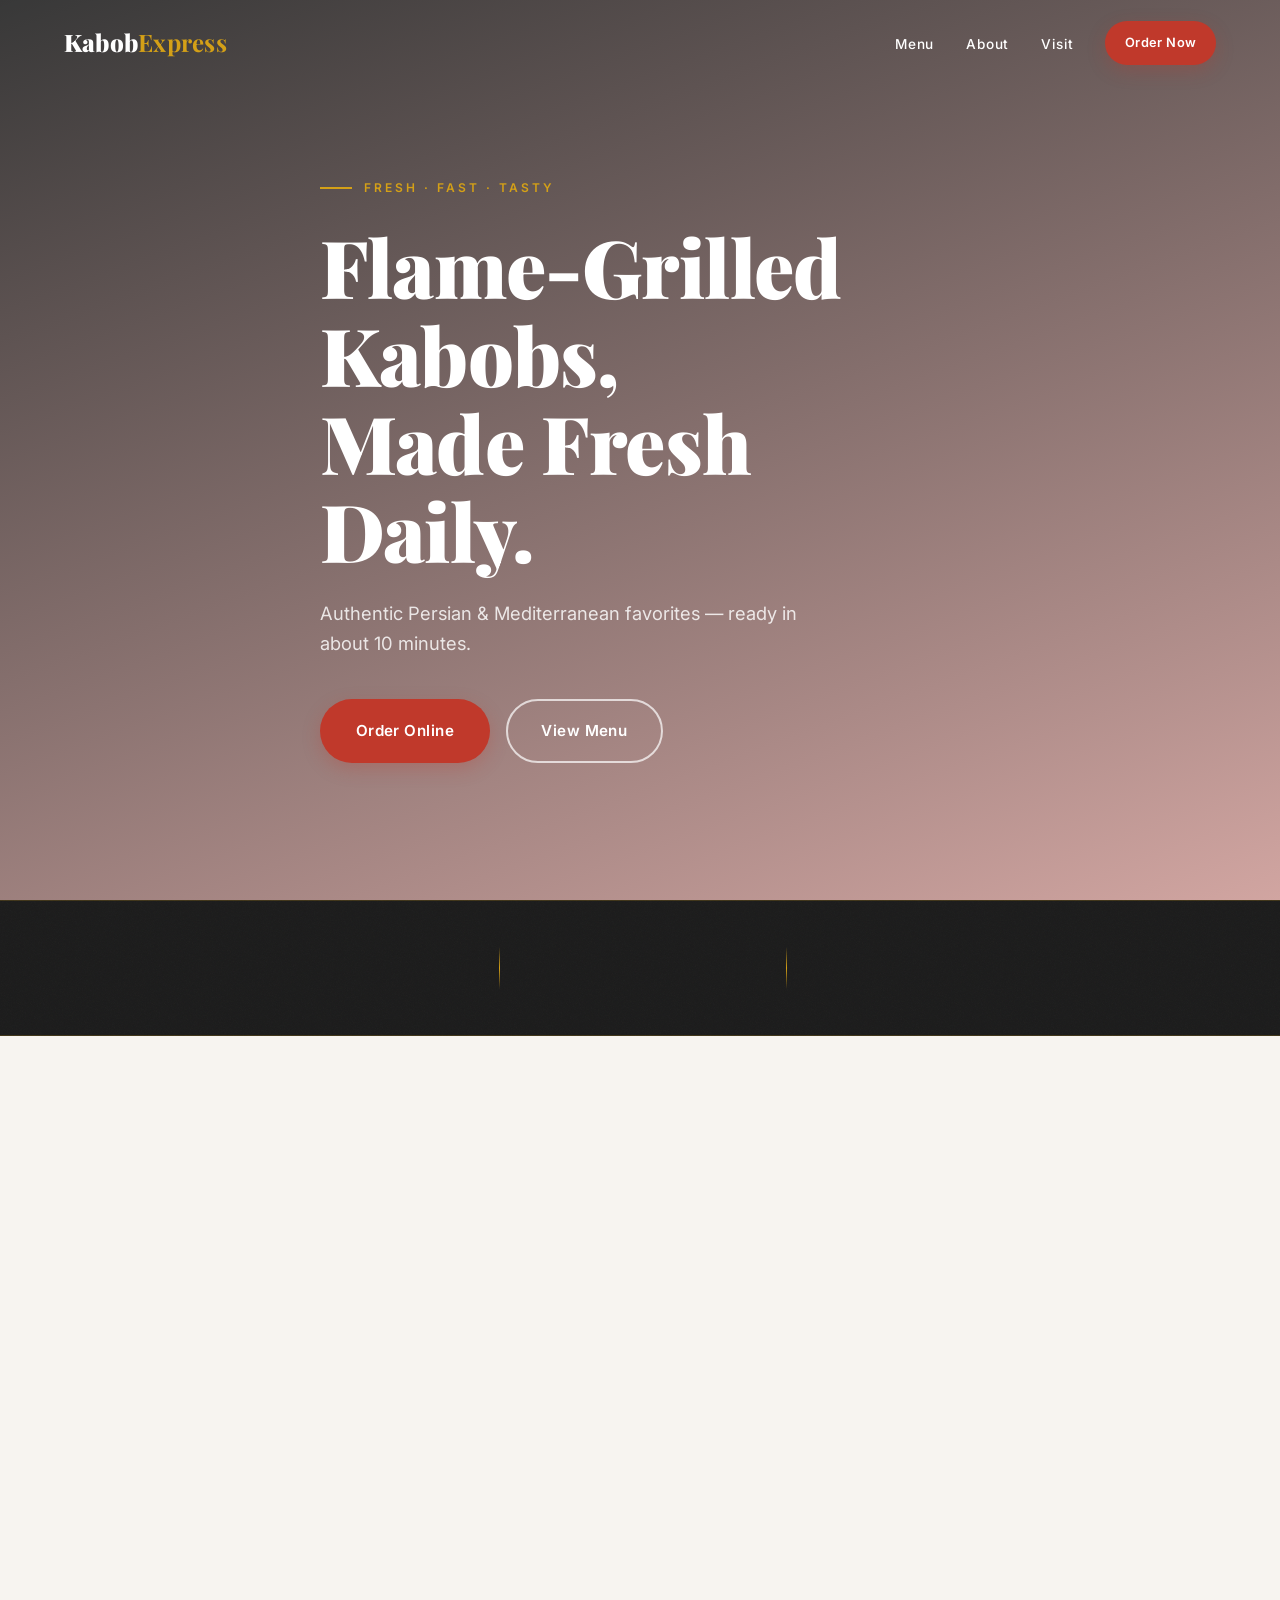
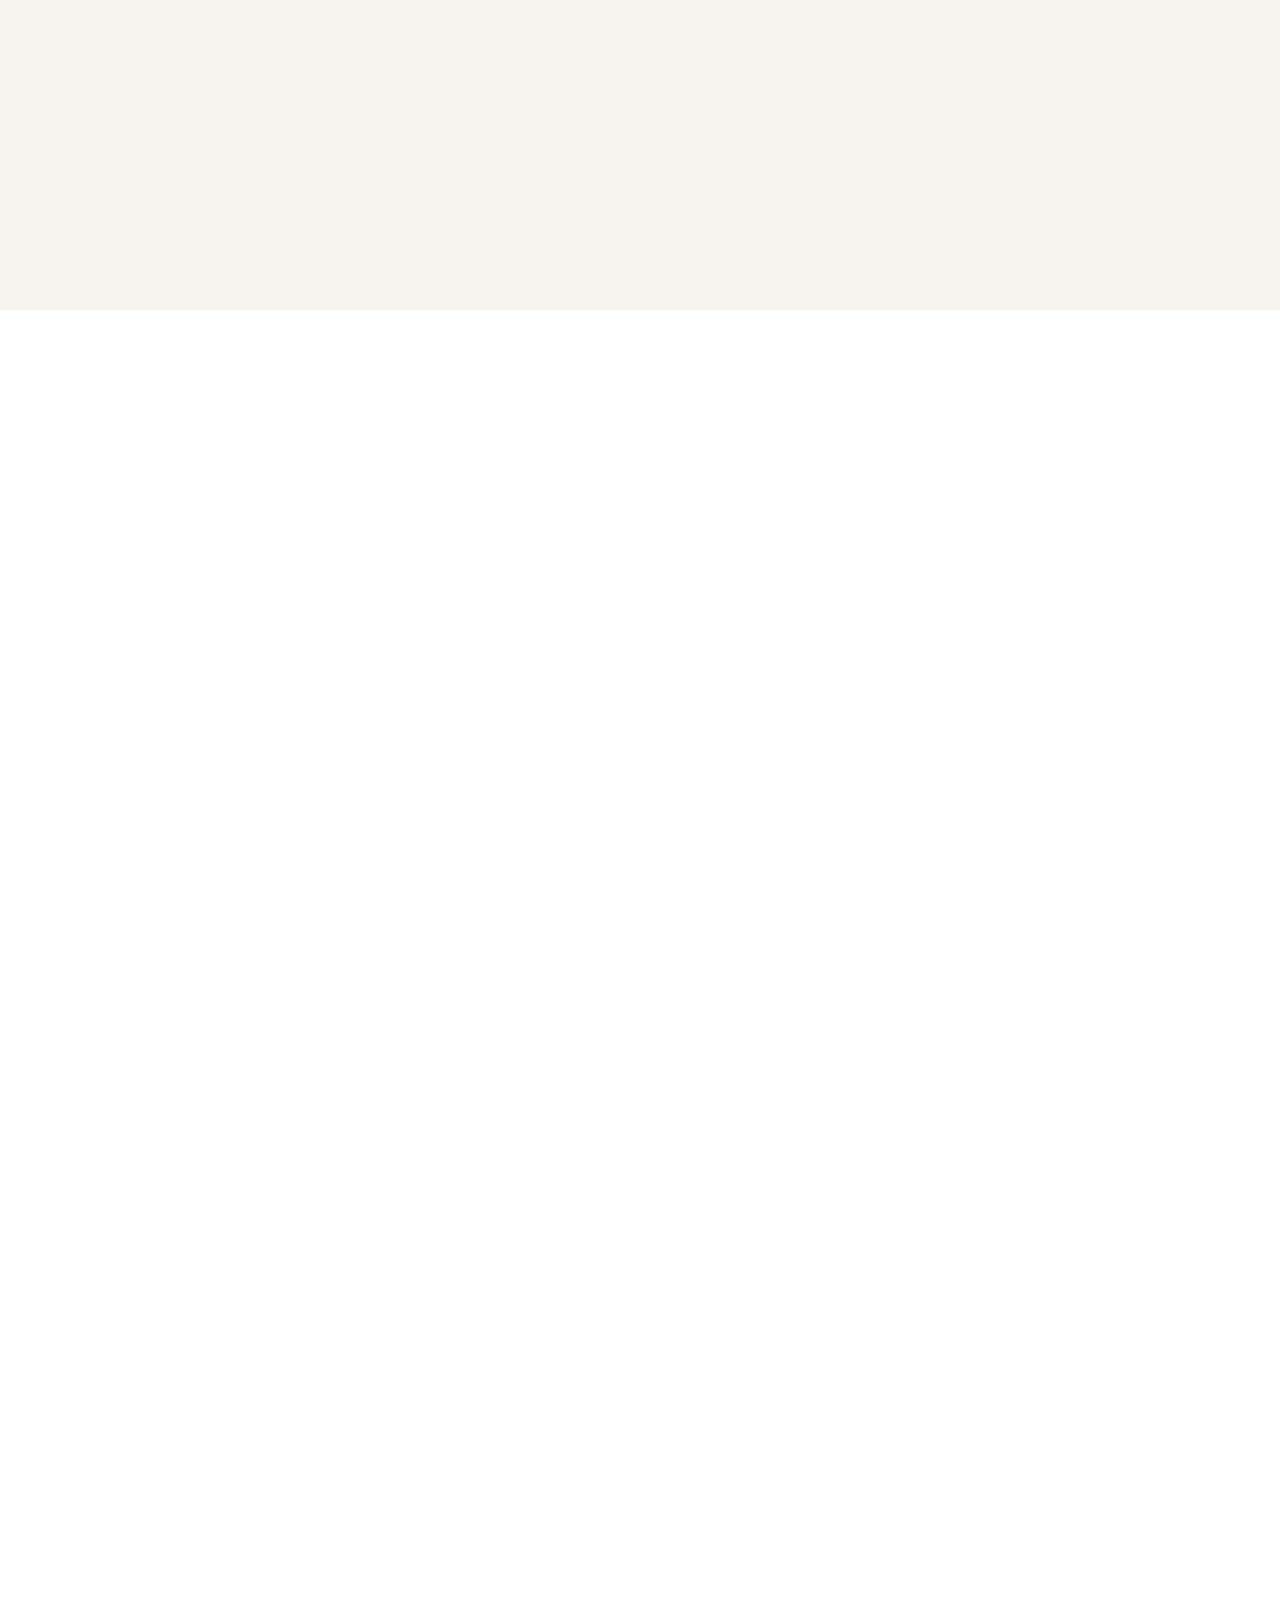
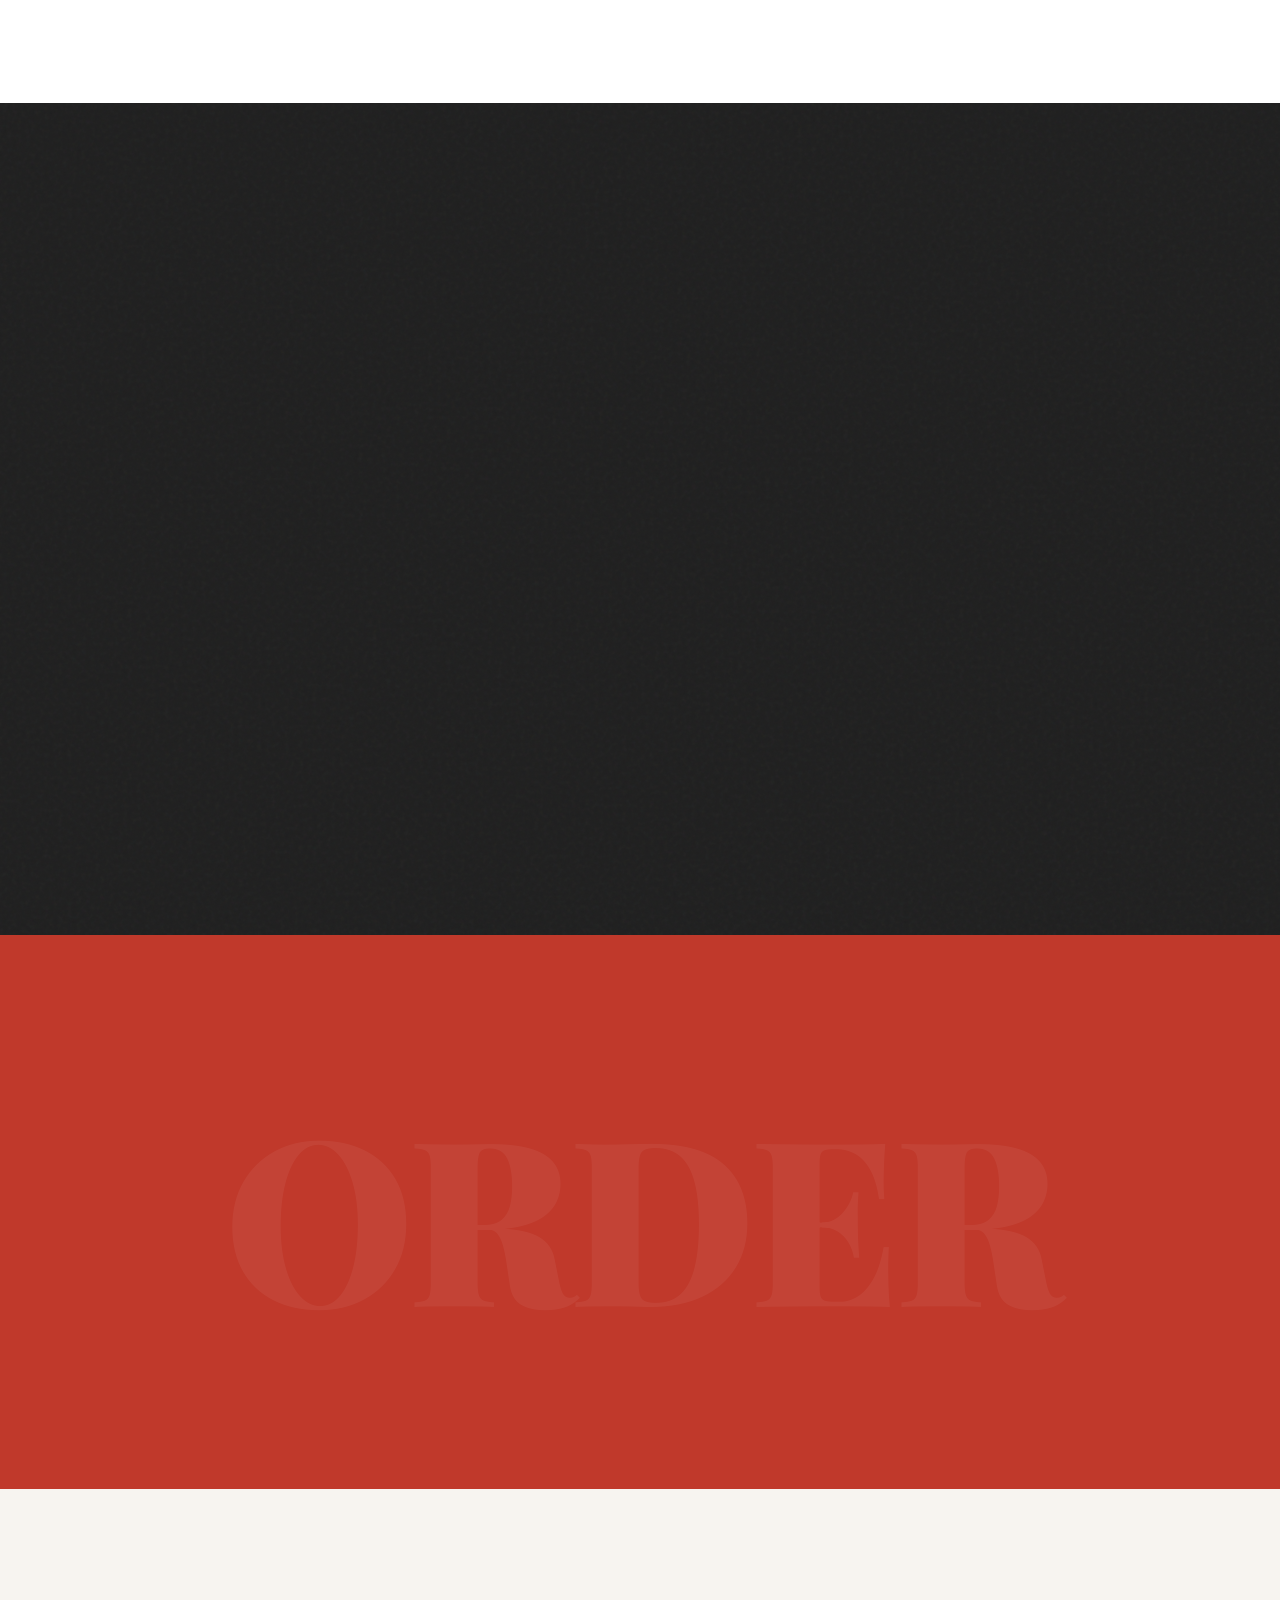
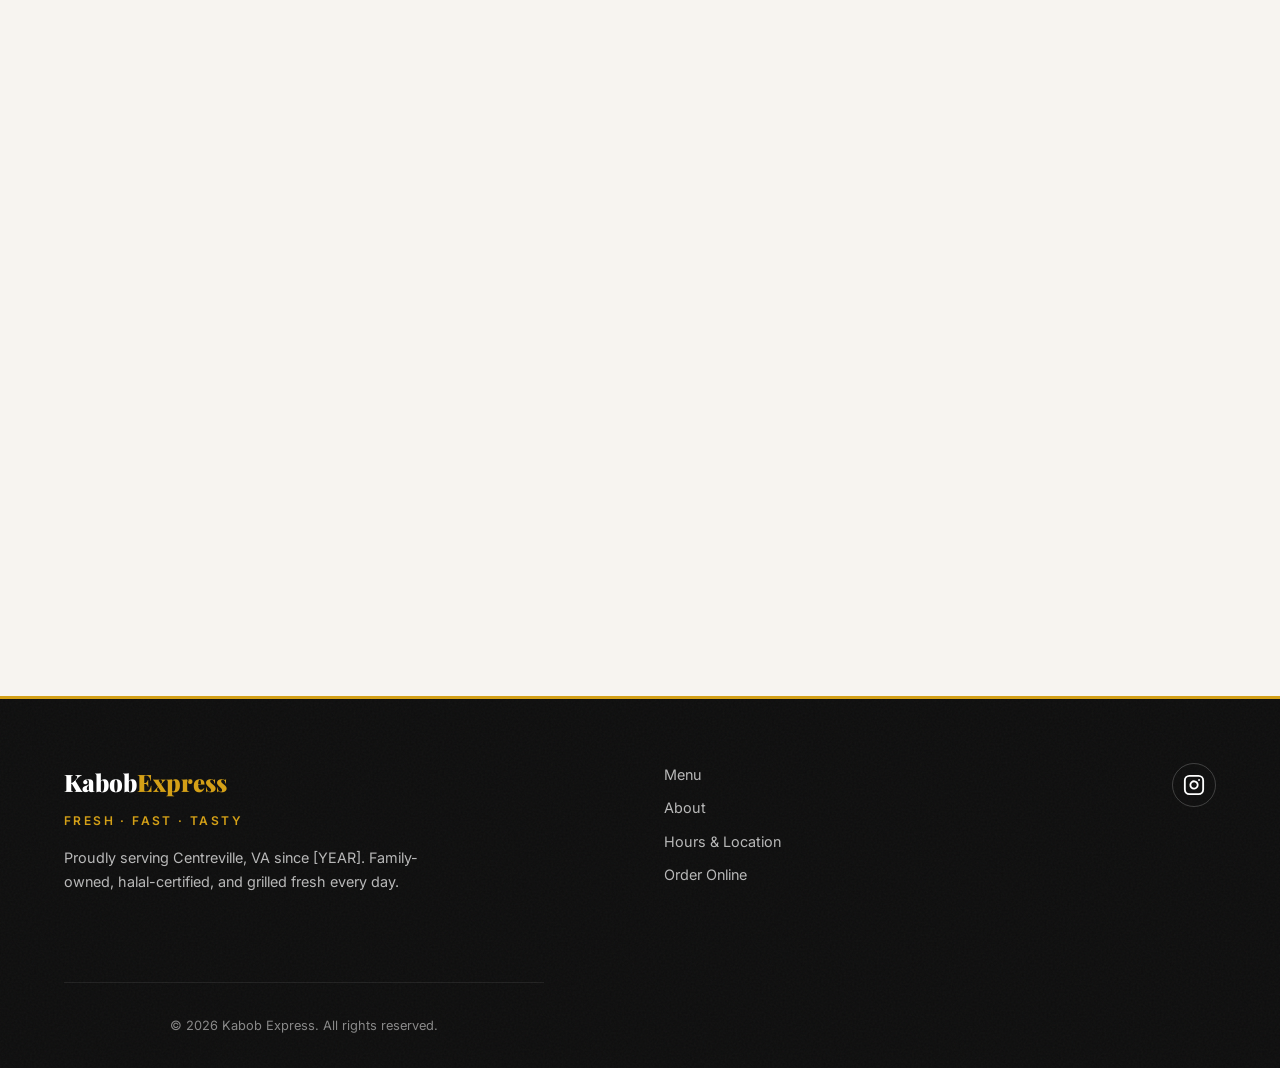
==== commit be6881db: "Update Design" ====
--- a/index.html
+++ b/index.html
@@ -1,10 +1,21 @@
 <!DOCTYPE html>
+<!--
+  Kabob Express — index.html
+  Values to swap in:
+    • $X.XX prices on each menu card
+    • [YEAR] placeholders in About/Footer
+    • Google Maps iframe API key (YOUR_API_KEY)
+    • Instagram handle if different
+    • Delivery URLs for DoorDash/UberEats/Grubhub
+    • og-cover.jpg path if added
+-->
 <html lang="en">
 <head>
   <meta charset="UTF-8" />
   <meta name="viewport" content="width=device-width, initial-scale=1.0" />
   <title>Kabob Express | Fresh · Fast · Tasty — Centreville, VA</title>
   <meta name="description" content="Authentic Persian & Mediterranean kabobs, gyros, and rice plates in Centreville, VA. Halal. Open daily 10 AM–10 PM. Order online for pickup or delivery." />
+  <meta name="theme-color" content="#c0392b" />
 
   <!-- Open Graph -->
   <meta property="og:title" content="Kabob Express | Fresh · Fast · Tasty" />
@@ -53,24 +64,16 @@
 </head>
 <body>
 
-  <!-- STICKY ORDER BAR (appears after hero) -->
-  <div class="order-strip" id="orderStrip" aria-hidden="true">
-    <div class="container order-strip-inner">
-      <span>🔥 Ready to order? Ready in ~10 min.</span>
-      <a href="https://www.foodbooking.com/ordering/restaurant/menu?restaurant_uid=f6103d83-5b9a-4239-a2ed-28c141ca7d15" target="_blank" rel="noopener" class="btn btn-primary btn-sm">Order Now →</a>
-    </div>
-  </div>
-
   <!-- NAV -->
-  <header class="site-header">
+  <header class="site-header" id="siteHeader">
     <div class="container nav-inner">
       <a href="#home" class="logo" aria-label="Kabob Express home">Kabob<span>Express</span></a>
       <nav aria-label="Primary">
         <ul class="nav-links" id="navLinks">
           <li><a href="#menu">Menu</a></li>
-          <li><a href="#hours">Hours</a></li>
-          <li><a href="#location">Location</a></li>
-          <li><a href="https://www.foodbooking.com/ordering/restaurant/menu?restaurant_uid=f6103d83-5b9a-4239-a2ed-28c141ca7d15" target="_blank" rel="noopener" class="btn btn-primary">Order Now</a></li>
+          <li><a href="#why">About</a></li>
+          <li><a href="#location">Visit</a></li>
+          <li><a href="https://www.foodbooking.com/ordering/restaurant/menu?restaurant_uid=f6103d83-5b9a-4239-a2ed-28c141ca7d15" target="_blank" rel="noopener" class="btn btn-primary btn-sm">Order Now</a></li>
         </ul>
       </nav>
       <button class="hamburger" id="hamburger" aria-label="Open menu" aria-expanded="false" aria-controls="navLinks">
@@ -83,10 +86,10 @@
   <section class="hero" id="home">
     <div class="hero-bg" role="img" aria-label="Sizzling kabobs on the grill"></div>
     <div class="hero-overlay"></div>
-    <div class="container hero-content reveal">
+    <div class="container hero-content">
       <p class="hero-tagline">Fresh · Fast · Tasty</p>
       <h1>Flame-Grilled Kabobs,<br/>Made Fresh Daily.</h1>
-      <p class="hero-sub">Authentic Persian & Mediterranean favorites — ready in about 10 minutes.</p>
+      <p class="hero-sub">Authentic Persian &amp; Mediterranean favorites — ready in about 10 minutes.</p>
       <div class="hero-cta">
         <a href="https://www.foodbooking.com/ordering/restaurant/menu?restaurant_uid=f6103d83-5b9a-4239-a2ed-28c141ca7d15" target="_blank" rel="noopener" class="btn btn-primary btn-lg">Order Online</a>
         <a href="#menu" class="btn btn-outline-light btn-lg">View Menu</a>
@@ -100,11 +103,38 @@
   <!-- SOCIAL PROOF STRIP -->
   <section class="proof-strip" id="proof" aria-label="Why customers love us">
     <div class="container proof-inner">
-      <div class="proof-item"><span class="stars">★★★★★</span><span>500+ Google Reviews</span></div>
+      <div class="proof-item reveal" style="--i:0">
+        <span class="stars">★★★★★</span>
+        <span class="proof-label">500+ Google Reviews</span>
+      </div>
       <div class="proof-divider" aria-hidden="true"></div>
-      <div class="proof-item"><span class="proof-icon">🕙</span><span>Open Every Day · 10 AM – 10 PM</span></div>
+      <div class="proof-item reveal" style="--i:1">
+        <span class="proof-icon">🕙</span>
+        <span class="proof-label">Open Daily · 10 AM – 10 PM</span>
+      </div>
       <div class="proof-divider" aria-hidden="true"></div>
-      <div class="proof-item"><span class="proof-icon">⚡</span><span>Order Online in Under 2 Min</span></div>
+      <div class="proof-item reveal" style="--i:2">
+        <span class="proof-icon">⚡</span>
+        <span class="proof-label">Ready in ~10 Minutes</span>
+      </div>
+    </div>
+  </section>
+
+  <!-- ABOUT / WHY -->
+  <section class="why section" id="why">
+    <div class="container why-grid">
+      <div class="why-text reveal" style="--i:0">
+        <span class="section-label">Our Story</span>
+        <div class="section-head"><h2>Bold Flavors.<br/>Honest Ingredients.</h2></div>
+        <p class="section-sub">Family recipes, open-flame grills, and halal meats delivered fresh every morning. We cook like we're cooking for our own family — because we are.</p>
+        <ul class="why-list">
+          <li><span class="why-icon">✓</span><div><strong>100% Halal Certified</strong><p>Every meat we serve is certified halal.</p></div></li>
+          <li><span class="why-icon">❄</span><div><strong>Fresh, Never Frozen</strong><p>Delivered daily, grilled to order.</p></div></li>
+          <li><span class="why-icon">♨</span><div><strong>Family Recipes Since [YEAR]</strong><p>Traditions passed down three generations.</p></div></li>
+          <li><span class="why-icon">⚡</span><div><strong>Ready in ~10 Minutes</strong><p>Fast enough for lunch, satisfying for dinner.</p></div></li>
+        </ul>
+      </div>
+      <div class="why-image reveal" style="--i:1" role="img" aria-label="Kabob Express kitchen with charcoal grill"></div>
     </div>
   </section>
 
@@ -113,7 +143,7 @@
     <div class="container">
       <div class="section-head reveal">
         <span class="section-label">Our Menu</span>
-        <h2>Grilled Fresh, Just for You</h2>
+        <h2>Grilled Fresh,<br/>Just for You</h2>
         <p class="section-sub">Every dish is made to order with premium halal meats and traditional seasonings.</p>
       </div>
 
@@ -128,130 +158,125 @@
 
       <div class="menu-grid" id="menuGrid">
 
-        <!-- Kabobs -->
-        <article class="menu-card reveal" data-category="kabobs">
-          <div class="menu-img" role="img" aria-label="Kubideh kabob with saffron rice"><span class="badge-popular">🔥 Best Seller</span></div>
-          <div class="menu-body">
-            <div class="menu-head"><h3><span class="item-num">#1</span> Kubideh Kabob</h3><span class="price">$X.XX</span></div>
+        <article class="menu-card reveal" data-category="kabobs" style="--i:0">
+          <div class="menu-img" data-emoji="🍢" role="img" aria-label="Kubideh kabob with saffron rice"><span class="badge-popular">🔥 Best Seller</span></div>
+          <div class="menu-body">
+            <div class="menu-head"><h3><span class="item-num">#1</span>Kubideh Kabob</h3><span class="price">$X.XX</span></div>
             <p>Seasoned ground beef, saffron rice, grilled tomato.</p>
             <a class="btn-add" href="https://www.foodbooking.com/ordering/restaurant/menu?restaurant_uid=f6103d83-5b9a-4239-a2ed-28c141ca7d15" target="_blank" rel="noopener">Add to Order →</a>
           </div>
         </article>
 
-        <article class="menu-card reveal" data-category="kabobs">
-          <div class="menu-img" role="img" aria-label="Chicken kabob with basmati rice"><span class="badge-popular">🔥 Best Seller</span></div>
-          <div class="menu-body">
-            <div class="menu-head"><h3><span class="item-num">#2</span> Chicken Kabob</h3><span class="price">$X.XX</span></div>
+        <article class="menu-card reveal" data-category="kabobs" style="--i:1">
+          <div class="menu-img" data-emoji="🍗" role="img" aria-label="Chicken kabob with basmati rice"><span class="badge-popular">🔥 Best Seller</span></div>
+          <div class="menu-body">
+            <div class="menu-head"><h3><span class="item-num">#2</span>Chicken Kabob</h3><span class="price">$X.XX</span></div>
             <p>Marinated boneless thighs, basmati rice, fresh herbs.</p>
             <a class="btn-add" href="https://www.foodbooking.com/ordering/restaurant/menu?restaurant_uid=f6103d83-5b9a-4239-a2ed-28c141ca7d15" target="_blank" rel="noopener">Add to Order →</a>
           </div>
         </article>
 
-        <article class="menu-card reveal" data-category="kabobs">
-          <div class="menu-img" role="img" aria-label="Beef kabob chunks charred on skewers"><span class="badge-popular">🔥 Best Seller</span></div>
-          <div class="menu-body">
-            <div class="menu-head"><h3><span class="item-num">#3</span> Beef Kabob</h3><span class="price">$X.XX</span></div>
+        <article class="menu-card reveal" data-category="kabobs" style="--i:2">
+          <div class="menu-img" data-emoji="🥩" role="img" aria-label="Beef kabob chunks charred on skewers"><span class="badge-popular">🔥 Best Seller</span></div>
+          <div class="menu-body">
+            <div class="menu-head"><h3><span class="item-num">#3</span>Beef Kabob</h3><span class="price">$X.XX</span></div>
             <p>Sirloin chunks, chargrilled to perfection.</p>
             <a class="btn-add" href="https://www.foodbooking.com/ordering/restaurant/menu?restaurant_uid=f6103d83-5b9a-4239-a2ed-28c141ca7d15" target="_blank" rel="noopener">Add to Order →</a>
           </div>
         </article>
 
-        <article class="menu-card reveal" data-category="kabobs">
-          <div class="menu-img" role="img" aria-label="Half chicken half beef combo platter"></div>
-          <div class="menu-body">
-            <div class="menu-head"><h3><span class="item-num">#4</span> Chicken & Beef Combo</h3><span class="price">$X.XX</span></div>
+        <article class="menu-card reveal" data-category="kabobs" style="--i:0">
+          <div class="menu-img" data-emoji="🍽️" role="img" aria-label="Half chicken half beef combo platter"></div>
+          <div class="menu-body">
+            <div class="menu-head"><h3><span class="item-num">#4</span>Chicken &amp; Beef Combo</h3><span class="price">$X.XX</span></div>
             <p>Half portion of each kabob — the best of both.</p>
             <a class="btn-add" href="https://www.foodbooking.com/ordering/restaurant/menu?restaurant_uid=f6103d83-5b9a-4239-a2ed-28c141ca7d15" target="_blank" rel="noopener">Add to Order →</a>
           </div>
         </article>
 
-        <article class="menu-card reveal" data-category="kabobs">
-          <div class="menu-img" role="img" aria-label="Grilled jumbo shrimp skewers"></div>
-          <div class="menu-body">
-            <div class="menu-head"><h3><span class="item-num">#5</span> Shrimp Kabob</h3><span class="price">$X.XX</span></div>
+        <article class="menu-card reveal" data-category="kabobs" style="--i:1">
+          <div class="menu-img" data-emoji="🦐" role="img" aria-label="Grilled jumbo shrimp skewers"></div>
+          <div class="menu-body">
+            <div class="menu-head"><h3><span class="item-num">#5</span>Shrimp Kabob</h3><span class="price">$X.XX</span></div>
             <p>Grilled jumbo shrimp, lemon butter, fresh herbs.</p>
             <a class="btn-add" href="https://www.foodbooking.com/ordering/restaurant/menu?restaurant_uid=f6103d83-5b9a-4239-a2ed-28c141ca7d15" target="_blank" rel="noopener">Add to Order →</a>
           </div>
         </article>
 
-        <article class="menu-card reveal" data-category="kabobs">
-          <div class="menu-img" role="img" aria-label="Grilled lamb chops with saffron rice"></div>
-          <div class="menu-body">
-            <div class="menu-head"><h3><span class="item-num">#13</span> Lamb Chops</h3><span class="price">$X.XX</span></div>
+        <article class="menu-card reveal" data-category="kabobs" style="--i:2">
+          <div class="menu-img" data-emoji="🍖" role="img" aria-label="Grilled lamb chops with saffron rice"></div>
+          <div class="menu-body">
+            <div class="menu-head"><h3><span class="item-num">#13</span>Lamb Chops</h3><span class="price">$X.XX</span></div>
             <p>Premium chops, house marinade, saffron rice.</p>
             <a class="btn-add" href="https://www.foodbooking.com/ordering/restaurant/menu?restaurant_uid=f6103d83-5b9a-4239-a2ed-28c141ca7d15" target="_blank" rel="noopener">Add to Order →</a>
           </div>
         </article>
 
-        <!-- Rice Plates -->
-        <article class="menu-card reveal" data-category="rice">
-          <div class="menu-img" role="img" aria-label="Gyro over basmati rice"></div>
-          <div class="menu-body">
-            <div class="menu-head"><h3><span class="item-num">#17</span> Gyro Over Rice</h3><span class="price">$X.XX</span></div>
+        <article class="menu-card reveal" data-category="rice" style="--i:0">
+          <div class="menu-img" data-emoji="🍚" role="img" aria-label="Gyro over basmati rice"></div>
+          <div class="menu-body">
+            <div class="menu-head"><h3><span class="item-num">#17</span>Gyro Over Rice</h3><span class="price">$X.XX</span></div>
             <p>Shaved gyro, basmati, signature sauces.</p>
             <a class="btn-add" href="https://www.foodbooking.com/ordering/restaurant/menu?restaurant_uid=f6103d83-5b9a-4239-a2ed-28c141ca7d15" target="_blank" rel="noopener">Add to Order →</a>
           </div>
         </article>
 
-        <!-- Sandwiches -->
-        <article class="menu-card reveal" data-category="sandwiches">
-          <div class="menu-img" role="img" aria-label="Gyro sandwich with tzatziki"></div>
-          <div class="menu-body">
-            <div class="menu-head"><h3><span class="item-num">#10</span> Gyro Sandwich</h3><span class="price">$X.XX</span></div>
+        <article class="menu-card reveal" data-category="sandwiches" style="--i:0">
+          <div class="menu-img" data-emoji="🌯" role="img" aria-label="Gyro sandwich with tzatziki"></div>
+          <div class="menu-body">
+            <div class="menu-head"><h3><span class="item-num">#10</span>Gyro Sandwich</h3><span class="price">$X.XX</span></div>
             <p>Classic gyro, warm pita, tzatziki, tomato, red onion.</p>
             <a class="btn-add" href="https://www.foodbooking.com/ordering/restaurant/menu?restaurant_uid=f6103d83-5b9a-4239-a2ed-28c141ca7d15" target="_blank" rel="noopener">Add to Order →</a>
           </div>
         </article>
 
-        <article class="menu-card reveal" data-category="sandwiches">
-          <div class="menu-img" role="img" aria-label="Grilled chicken sandwich in pita"></div>
-          <div class="menu-body">
-            <div class="menu-head"><h3><span class="item-num">#11</span> Chicken Sandwich</h3><span class="price">$X.XX</span></div>
+        <article class="menu-card reveal" data-category="sandwiches" style="--i:1">
+          <div class="menu-img" data-emoji="🥙" role="img" aria-label="Grilled chicken sandwich in pita"></div>
+          <div class="menu-body">
+            <div class="menu-head"><h3><span class="item-num">#11</span>Chicken Sandwich</h3><span class="price">$X.XX</span></div>
             <p>Grilled chicken, garlic sauce, pickles, pita.</p>
             <a class="btn-add" href="https://www.foodbooking.com/ordering/restaurant/menu?restaurant_uid=f6103d83-5b9a-4239-a2ed-28c141ca7d15" target="_blank" rel="noopener">Add to Order →</a>
           </div>
         </article>
 
-        <article class="menu-card reveal" data-category="sandwiches">
-          <div class="menu-img" role="img" aria-label="Crispy falafel sandwich with hummus"></div>
-          <div class="menu-body">
-            <div class="menu-head"><h3><span class="item-num">#12</span> Falafel Sandwich</h3><span class="price">$X.XX</span></div>
+        <article class="menu-card reveal" data-category="sandwiches" style="--i:2">
+          <div class="menu-img" data-emoji="🧆" role="img" aria-label="Crispy falafel sandwich with hummus"></div>
+          <div class="menu-body">
+            <div class="menu-head"><h3><span class="item-num">#12</span>Falafel Sandwich</h3><span class="price">$X.XX</span></div>
             <p>Crispy falafel, hummus, fresh veggies.</p>
             <a class="btn-add" href="https://www.foodbooking.com/ordering/restaurant/menu?restaurant_uid=f6103d83-5b9a-4239-a2ed-28c141ca7d15" target="_blank" rel="noopener">Add to Order →</a>
           </div>
         </article>
 
-        <!-- Sides -->
-        <article class="menu-card reveal" data-category="sides">
-          <div class="menu-img" role="img" aria-label="House-made hummus with warm pita"></div>
-          <div class="menu-body">
-            <div class="menu-head"><h3><span class="item-num">#20</span> Hummus</h3><span class="price">$X.XX</span></div>
+        <article class="menu-card reveal" data-category="sides" style="--i:0">
+          <div class="menu-img" data-emoji="🥣" role="img" aria-label="House-made hummus with warm pita"></div>
+          <div class="menu-body">
+            <div class="menu-head"><h3><span class="item-num">#20</span>Hummus</h3><span class="price">$X.XX</span></div>
             <p>House-made, olive oil, warm pita.</p>
             <a class="btn-add" href="https://www.foodbooking.com/ordering/restaurant/menu?restaurant_uid=f6103d83-5b9a-4239-a2ed-28c141ca7d15" target="_blank" rel="noopener">Add to Order →</a>
           </div>
         </article>
 
-        <article class="menu-card reveal" data-category="sides">
-          <div class="menu-img" role="img" aria-label="Shirazi salad with cucumber and tomato"></div>
-          <div class="menu-body">
-            <div class="menu-head"><h3><span class="item-num">#21</span> Shirazi Salad</h3><span class="price">$X.XX</span></div>
+        <article class="menu-card reveal" data-category="sides" style="--i:1">
+          <div class="menu-img" data-emoji="🥗" role="img" aria-label="Shirazi salad with cucumber and tomato"></div>
+          <div class="menu-body">
+            <div class="menu-head"><h3><span class="item-num">#21</span>Shirazi Salad</h3><span class="price">$X.XX</span></div>
             <p>Cucumber, tomato, onion, lime dressing.</p>
             <a class="btn-add" href="https://www.foodbooking.com/ordering/restaurant/menu?restaurant_uid=f6103d83-5b9a-4239-a2ed-28c141ca7d15" target="_blank" rel="noopener">Add to Order →</a>
           </div>
         </article>
 
-        <article class="menu-card reveal" data-category="sides">
-          <div class="menu-img" role="img" aria-label="Mast-o-khiar Persian yogurt dip"></div>
-          <div class="menu-body">
-            <div class="menu-head"><h3><span class="item-num">#22</span> Mast-o-Khiar</h3><span class="price">$X.XX</span></div>
-            <p>Persian cucumber yogurt — cool & creamy.</p>
-            <a class="btn-add" href="https://www.foodbooking.com/ordering/restaurant/menu?restaurant_uid=f6103d83-5b9a-4239-a2ed-28c141ca7d15" target="_blank" rel="noopener">Add to Order →</a>
-          </div>
-        </article>
-
-        <!-- Drinks -->
-        <article class="menu-card reveal" data-category="drinks">
-          <div class="menu-img" role="img" aria-label="Doogh Persian yogurt drink"></div>
+        <article class="menu-card reveal" data-category="sides" style="--i:2">
+          <div class="menu-img" data-emoji="🥒" role="img" aria-label="Mast-o-khiar Persian yogurt dip"></div>
+          <div class="menu-body">
+            <div class="menu-head"><h3><span class="item-num">#22</span>Mast-o-Khiar</h3><span class="price">$X.XX</span></div>
+            <p>Persian cucumber yogurt — cool &amp; creamy.</p>
+            <a class="btn-add" href="https://www.foodbooking.com/ordering/restaurant/menu?restaurant_uid=f6103d83-5b9a-4239-a2ed-28c141ca7d15" target="_blank" rel="noopener">Add to Order →</a>
+          </div>
+        </article>
+
+        <article class="menu-card reveal" data-category="drinks" style="--i:0">
+          <div class="menu-img" data-emoji="🥛" role="img" aria-label="Doogh Persian yogurt drink"></div>
           <div class="menu-body">
             <div class="menu-head"><h3>Doogh</h3><span class="price">$X.XX</span></div>
             <p>Traditional Persian yogurt drink with mint.</p>
@@ -259,8 +284,8 @@
           </div>
         </article>
 
-        <article class="menu-card reveal" data-category="drinks">
-          <div class="menu-img" role="img" aria-label="Assorted soft drinks"></div>
+        <article class="menu-card reveal" data-category="drinks" style="--i:1">
+          <div class="menu-img" data-emoji="🥤" role="img" aria-label="Assorted soft drinks"></div>
           <div class="menu-body">
             <div class="menu-head"><h3>Soft Drinks</h3><span class="price">$X.XX</span></div>
             <p>Coke, Diet Coke, Sprite, and more.</p>
@@ -268,8 +293,8 @@
           </div>
         </article>
 
-        <article class="menu-card reveal" data-category="drinks">
-          <div class="menu-img" role="img" aria-label="Bottled water"></div>
+        <article class="menu-card reveal" data-category="drinks" style="--i:2">
+          <div class="menu-img" data-emoji="💧" role="img" aria-label="Bottled water"></div>
           <div class="menu-body">
             <div class="menu-head"><h3>Water</h3><span class="price">$X.XX</span></div>
             <p>Bottled spring water.</p>
@@ -282,96 +307,78 @@
       <div class="menu-footer reveal">
         <a href="https://www.foodbooking.com/ordering/restaurant/menu?restaurant_uid=f6103d83-5b9a-4239-a2ed-28c141ca7d15" target="_blank" rel="noopener" class="link-arrow">View Full Menu →</a>
       </div>
-    </div>
-  </section>
-
-  <!-- WHY US -->
-  <section class="why section" id="why">
-    <div class="container why-grid">
-      <div class="why-text reveal">
-        <span class="section-label">Why Kabob Express</span>
-        <h2>Bold Flavors. Honest Ingredients.</h2>
-        <ul class="why-list">
-          <li><span class="why-icon">✓</span><div><strong>100% Halal Certified</strong><p>Every meat we serve is certified halal.</p></div></li>
-          <li><span class="why-icon">❄</span><div><strong>Fresh, Never Frozen</strong><p>Delivered daily, grilled to order.</p></div></li>
-          <li><span class="why-icon">♨</span><div><strong>Family Recipes Since [YEAR]</strong><p>Traditions passed down three generations.</p></div></li>
-          <li><span class="why-icon">⚡</span><div><strong>Ready in ~10 Minutes</strong><p>Fast enough for lunch, satisfying for dinner.</p></div></li>
-        </ul>
-      </div>
-      <div class="why-image reveal" role="img" aria-label="Kabob Express kitchen with charcoal grill"></div>
     </div>
   </section>
 
   <!-- REVIEWS -->
   <section class="reviews section" id="reviews">
     <div class="container">
-      <div class="section-head reveal center">
+      <div class="section-head center reveal">
         <span class="section-label">Reviews</span>
         <h2>Loved by Centreville</h2>
         <p class="section-sub">Real words from real customers on Google.</p>
       </div>
 
-      <div class="reviews-carousel reveal">
-        <button class="carousel-arrow prev" id="reviewPrev" aria-label="Previous review">‹</button>
-        <div class="reviews-track" id="reviewsTrack">
-
-          <article class="review-card">
+      <div class="reviews-grid">
+
+        <article class="review-card reveal" style="--i:0">
+          <span class="stars" aria-label="5 out of 5 stars">★★★★★</span>
+          <p>"Best kabobs in Northern Virginia, hands down. The kubideh is incredible and the service is always fast."</p>
+          <div class="reviewer-row">
             <div class="avatar" aria-hidden="true">S</div>
-            <div class="stars" aria-label="5 out of 5 stars">★★★★★</div>
-            <p>"Best kabobs in Northern Virginia, hands down. The kubideh is incredible and the service is always fast."</p>
-            <span class="reviewer">— Sarah M.</span>
-          </article>
-
-          <article class="review-card">
+            <span class="reviewer">Sarah M.</span>
+          </div>
+        </article>
+
+        <article class="review-card reveal" style="--i:1">
+          <span class="stars" aria-label="5 out of 5 stars">★★★★★</span>
+          <p>"Authentic Persian flavors, portions are huge, and the lamb chops are cooked perfectly every single time."</p>
+          <div class="reviewer-row">
             <div class="avatar" aria-hidden="true">A</div>
-            <div class="stars" aria-label="5 out of 5 stars">★★★★★</div>
-            <p>"Authentic Persian flavors, portions are huge, and the lamb chops are cooked perfectly every single time."</p>
-            <span class="reviewer">— Ahmed K.</span>
-          </article>
-
-          <article class="review-card">
+            <span class="reviewer">Ahmed K.</span>
+          </div>
+        </article>
+
+        <article class="review-card reveal" style="--i:2">
+          <span class="stars" aria-label="5 out of 5 stars">★★★★★</span>
+          <p>"Online ordering is a breeze, food is ready when I get there, and the chicken kabob is my weekly go-to."</p>
+          <div class="reviewer-row">
             <div class="avatar" aria-hidden="true">J</div>
-            <div class="stars" aria-label="5 out of 5 stars">★★★★★</div>
-            <p>"Online ordering is a breeze, food is ready when I get there, and the chicken kabob is my weekly go-to."</p>
-            <span class="reviewer">— Jessica R.</span>
-          </article>
-
-          <article class="review-card">
-            <div class="avatar" aria-hidden="true">D</div>
-            <div class="stars" aria-label="5 out of 5 stars">★★★★★</div>
-            <p>"Family-run, friendly staff, and the saffron rice is on another level. This place is a Centreville gem."</p>
-            <span class="reviewer">— David L.</span>
-          </article>
-
-        </div>
-        <button class="carousel-arrow next" id="reviewNext" aria-label="Next review">›</button>
-      </div>
-
-      <div class="center" style="margin-top:2rem;">
+            <span class="reviewer">Jessica R.</span>
+          </div>
+        </article>
+
+      </div>
+
+      <div class="center reveal">
         <a href="https://www.google.com/maps/place/?q=place_id:ChIJ" target="_blank" rel="noopener" class="link-arrow">See all reviews on Google →</a>
       </div>
     </div>
   </section>
 
-  <!-- ORDER BANNER -->
+  <!-- ORDER CTA -->
   <section class="order-cta section" id="order">
-    <div class="container center reveal">
-      <h2>Skip the Line. Order Online.</h2>
-      <p>Ready in ~10 minutes. Pickup or delivery.</p>
+    <div class="container reveal">
+      <h2>Skip the Line.<br/>Order Online.</h2>
+      <p class="lead">Ready in ~10 minutes. Pickup or delivery.</p>
       <div class="order-buttons">
         <a href="https://www.foodbooking.com/ordering/restaurant/menu?restaurant_uid=f6103d83-5b9a-4239-a2ed-28c141ca7d15" target="_blank" rel="noopener" class="btn btn-white btn-lg">Order Pickup</a>
-        <a href="#" target="_blank" rel="noopener" class="btn btn-outline-light btn-lg">Get Delivery</a>
-      </div>
-      <p class="delivery-partners">Also available on <strong>DoorDash</strong> · <strong>UberEats</strong> · <strong>Grubhub</strong></p>
+        <a href="https://www.doordash.com/" target="_blank" rel="noopener" class="btn btn-outline-light btn-lg">Get Delivery</a>
+      </div>
+      <div class="delivery-partners" aria-label="Delivery partners">
+        <span class="partner-pill">Available on DoorDash</span>
+        <span class="partner-pill">Available on Uber Eats</span>
+        <span class="partner-pill">Available on Grubhub</span>
+      </div>
     </div>
   </section>
 
   <!-- HOURS & LOCATION -->
   <section class="location section" id="location">
     <div class="container location-grid">
-      <div class="location-info reveal">
+      <div class="location-info reveal" style="--i:0">
         <span class="section-label">Visit Us</span>
-        <h2>Come Hungry</h2>
+        <div class="section-head"><h2>Come Hungry</h2></div>
 
         <div class="info-block" id="hours">
           <h3>Hours</h3>
@@ -397,7 +404,7 @@
         </div>
       </div>
 
-      <div class="location-map reveal">
+      <div class="location-map reveal" style="--i:1">
         <iframe
           title="Kabob Express location map"
           src="https://www.google.com/maps/embed/v1/place?key=YOUR_API_KEY&q=6057+Centreville+Crest+Ln,Centreville,VA+20121"
@@ -415,13 +422,13 @@
       <div class="footer-brand">
         <p class="footer-logo">Kabob<span>Express</span></p>
         <p class="footer-tagline">Fresh · Fast · Tasty</p>
-        <p class="footer-serving">Proudly serving Centreville, VA since [YEAR]</p>
+        <p class="footer-serving">Proudly serving Centreville, VA since [YEAR]. Family-owned, halal-certified, and grilled fresh every day.</p>
       </div>
       <nav class="footer-nav" aria-label="Footer">
         <a href="#menu">Menu</a>
-        <a href="#hours">Hours</a>
-        <a href="#location">Location</a>
-        <a href="https://www.foodbooking.com/ordering/restaurant/menu?restaurant_uid=f6103d83-5b9a-4239-a2ed-28c141ca7d15" target="_blank" rel="noopener">Order</a>
+        <a href="#why">About</a>
+        <a href="#location">Hours &amp; Location</a>
+        <a href="https://www.foodbooking.com/ordering/restaurant/menu?restaurant_uid=f6103d83-5b9a-4239-a2ed-28c141ca7d15" target="_blank" rel="noopener">Order Online</a>
       </nav>
       <div class="footer-social">
         <a href="https://instagram.com/eatkabob" target="_blank" rel="noopener" aria-label="Instagram">
@@ -432,6 +439,16 @@
     </div>
   </footer>
 
+  <!-- MOBILE STICKY ORDER BAR -->
+  <a href="https://www.foodbooking.com/ordering/restaurant/menu?restaurant_uid=f6103d83-5b9a-4239-a2ed-28c141ca7d15"
+     target="_blank" rel="noopener"
+     class="mobile-order-bar" aria-label="Order now">
+    Order Now →
+  </a>
+
+  <!-- BACK TO TOP -->
+  <button class="back-to-top" id="backToTop" aria-label="Back to top">↑</button>
+
   <script src="js/main.js" defer></script>
 </body>
 </html>
--- a/css/styles.css
+++ b/css/styles.css
@@ -1,701 +1,977 @@
-/* ===========================
-   RESET & TOKENS
-=========================== */
-*, *::before, *::after { box-sizing: border-box; margin: 0; padding: 0; }
-
+/* ==========================================================
+   Kabob Express — styles.css
+   Values to swap in:
+     • --color-brand / --color-gold  (if brand palette changes)
+     • Google Fonts URL in index.html if switching type pairing
+     • .hero-bg background-image (swap to local images/hero.jpg)
+     • .why-image background-image (images/kitchen.jpg)
+     • Menu card .menu-img background-image per dish (currently emoji placeholders)
+   ========================================================== */
+
+/* ---------- Tokens ---------- */
 :root {
   --color-brand:     #c0392b;
   --color-brand-dk:  #96281b;
-  --color-brand-lt:  #e55a4a;
   --color-gold:      #d4a017;
-  --color-dark:      #1a1a1a;
-  --color-dark-2:    #262626;
-  --color-mid:       #555;
+  --color-gold-lt:   #f0c842;
+  --color-dark:      #111111;
+  --color-dark-mid:  #1e1e1e;
+  --color-mid:       #5a5a5a;
   --color-light:     #f7f4f0;
-  --color-light-2:   #efe9e0;
+  --color-cream-dk:  #ede9e3;
   --color-white:     #ffffff;
-  --color-border:    #e8e2d8;
-
-  --font-display: 'Playfair Display', Georgia, serif;
-  --font-body:    'Inter', system-ui, -apple-system, sans-serif;
-
-  --radius-sm: 6px;
-  --radius:    10px;
-  --radius-lg: 16px;
-
-  --shadow-sm: 0 2px 8px rgba(0,0,0,.06);
-  --shadow:    0 6px 24px rgba(0,0,0,.10);
-  --shadow-lg: 0 16px 40px rgba(0,0,0,.14);
-
-  --transition: .22s ease;
-  --ease-out:   cubic-bezier(.22,.61,.36,1);
-
-  --nav-height: 68px;
-}
-
-html { scroll-behavior: smooth; scroll-padding-top: var(--nav-height); }
-
+
+  --sp-xs: 0.5rem;
+  --sp-sm: 1rem;
+  --sp-md: 1.5rem;
+  --sp-lg: 2.5rem;
+  --sp-xl: 4rem;
+  --sp-2xl: 7rem;
+
+  --radius-sm: 8px;
+  --radius-md: 16px;
+  --radius-pill: 999px;
+
+  --ease-spring: cubic-bezier(0.34, 1.56, 0.64, 1);
+  --ease-out: cubic-bezier(0.16, 1, 0.3, 1);
+
+  --shadow-card: 0 4px 14px rgba(0, 0, 0, 0.06);
+  --shadow-card-hover: 0 20px 40px rgba(0, 0, 0, 0.12);
+  --shadow-nav: 0 2px 14px rgba(0, 0, 0, 0.06);
+
+  --container: 1160px;
+
+  --noise: url("data:image/svg+xml,%3Csvg viewBox='0 0 200 200' xmlns='http://www.w3.org/2000/svg'%3E%3Cfilter id='n'%3E%3CfeTurbulence type='fractalNoise' baseFrequency='0.9' numOctaves='4'/%3E%3C/filter%3E%3Crect width='100%25' height='100%25' filter='url(%23n)' opacity='0.04'/%3E%3C/svg%3E");
+}
+
+/* ---------- Reset ---------- */
+*, *::before, *::after { box-sizing: border-box; margin: 0; padding: 0; }
+html { scroll-behavior: smooth; -webkit-text-size-adjust: 100%; }
 body {
-  font-family: var(--font-body);
+  font-family: 'Inter', system-ui, -apple-system, sans-serif;
+  font-size: 17px;
+  line-height: 1.65;
   color: var(--color-dark);
   background: var(--color-white);
-  line-height: 1.65;
   -webkit-font-smoothing: antialiased;
-}
-
-img { display: block; max-width: 100%; }
-address { font-style: normal; }
+  -moz-osx-font-smoothing: grayscale;
+  overflow-x: hidden;
+}
+img, svg { max-width: 100%; display: block; }
 a { color: inherit; text-decoration: none; }
+button { font: inherit; cursor: pointer; background: none; border: 0; color: inherit; }
 ul { list-style: none; }
 
+/* ---------- Focus ---------- */
 :focus-visible {
-  outline: 3px solid var(--color-gold);
-  outline-offset: 2px;
+  outline: 2px solid var(--color-brand);
+  outline-offset: 3px;
   border-radius: 4px;
 }
 
-.container { width: min(92%, 1180px); margin-inline: auto; }
-.section   { padding: 5.5rem 0; }
-.center    { text-align: center; }
-
-/* ===========================
-   TYPOGRAPHY
-=========================== */
-h1, h2, h3 { font-family: var(--font-display); line-height: 1.2; letter-spacing: -.01em; }
-
-h1 { font-size: clamp(2.4rem, 6.5vw, 4.2rem); font-weight: 900; }
-h2 { font-size: clamp(2rem, 4.2vw, 2.8rem); font-weight: 700; }
-h3 { font-size: 1.15rem; font-weight: 700; }
+/* ---------- Scrollbar ---------- */
+::-webkit-scrollbar { width: 6px; height: 6px; }
+::-webkit-scrollbar-track { background: var(--color-cream-dk); }
+::-webkit-scrollbar-thumb { background: var(--color-brand); border-radius: 999px; }
+::-webkit-scrollbar-thumb:hover { background: var(--color-brand-dk); }
+
+/* ---------- Typography ---------- */
+h1, h2, h3, h4 {
+  font-family: 'Playfair Display', Georgia, serif;
+  line-height: 1.1;
+  letter-spacing: -0.01em;
+  color: var(--color-dark);
+}
+h1 { font-size: clamp(3rem, 7vw, 5rem); font-weight: 900; }
+h2 { font-size: clamp(2rem, 4.5vw, 3.2rem); font-weight: 700; }
+h3 { font-size: 1.25rem; font-weight: 700; }
+p { max-width: 60ch; }
 
 .section-label {
   display: inline-block;
+  font-family: 'Inter', sans-serif;
+  font-size: 0.7rem;
+  font-weight: 600;
+  letter-spacing: 0.2em;
   text-transform: uppercase;
-  letter-spacing: .16em;
-  font-size: .78rem;
-  font-weight: 700;
-  color: var(--color-brand);
-  margin-bottom: .75rem;
-}
-
-.section-head { max-width: 680px; margin-bottom: 2.5rem; }
-.section-head.center { margin-inline: auto; text-align: center; }
-
-.section-sub { color: var(--color-mid); font-size: 1.02rem; margin-top: .5rem; }
-
-.link-arrow {
-  color: var(--color-brand);
-  font-weight: 600;
-  border-bottom: 2px solid transparent;
-  transition: border-color var(--transition);
-}
-.link-arrow:hover { border-bottom-color: var(--color-brand); }
-
-/* ===========================
-   BUTTONS
-=========================== */
+  color: var(--color-gold);
+  margin-bottom: var(--sp-sm);
+}
+
+.section-head h2::after {
+  content: "";
+  display: block;
+  width: 48px;
+  height: 2px;
+  background: var(--color-brand);
+  margin-top: var(--sp-sm);
+}
+.section-head.center { text-align: center; }
+.section-head.center h2::after { margin-left: auto; margin-right: auto; }
+
+/* ---------- Layout primitives ---------- */
+.container {
+  width: 90%;
+  max-width: var(--container);
+  margin: 0 auto;
+}
+.section { padding: var(--sp-2xl) 0; }
+.section-head { margin-bottom: var(--sp-xl); max-width: 720px; }
+.section-head.center { margin-left: auto; margin-right: auto; }
+.section-sub {
+  margin-top: var(--sp-md);
+  color: var(--color-mid);
+  font-size: 1.05rem;
+  max-width: 60ch;
+}
+.section-head.center .section-sub { margin-left: auto; margin-right: auto; }
+
+/* ---------- Buttons ---------- */
 .btn {
   display: inline-flex;
   align-items: center;
   justify-content: center;
-  gap: .4rem;
-  padding: .7rem 1.4rem;
-  border-radius: 999px;
-  font-weight: 600;
-  font-size: .95rem;
-  cursor: pointer;
-  transition: background var(--transition), color var(--transition), transform var(--transition), box-shadow var(--transition);
+  gap: 0.5rem;
+  padding: 0.95rem 1.75rem;
+  font-family: 'Inter', sans-serif;
+  font-size: 0.9rem;
+  font-weight: 600;
+  letter-spacing: 0.03em;
+  border-radius: var(--radius-pill);
+  transition: transform 0.25s var(--ease-spring), background 0.2s ease, color 0.2s ease, box-shadow 0.25s ease, border-color 0.2s ease;
+  white-space: nowrap;
+  min-height: 48px;
   border: 2px solid transparent;
-  white-space: nowrap;
-}
-.btn:active { transform: translateY(1px); }
-.btn-sm { padding: .45rem 1rem; font-size: .85rem; }
-.btn-lg { padding: .95rem 2rem; font-size: 1rem; }
-
-.btn-primary { background: var(--color-brand); color: #fff; border-color: var(--color-brand); box-shadow: 0 6px 18px rgba(192,57,43,.35); }
-.btn-primary:hover { background: var(--color-brand-dk); border-color: var(--color-brand-dk); box-shadow: 0 8px 24px rgba(192,57,43,.45); }
-
-.btn-outline { background: transparent; color: var(--color-brand); border-color: var(--color-brand); }
-.btn-outline:hover { background: var(--color-brand); color: #fff; }
-
-.btn-outline-light { background: transparent; color: #fff; border-color: #fff; }
-.btn-outline-light:hover { background: #fff; color: var(--color-dark); }
-
-.btn-white { background: #fff; color: var(--color-brand); border-color: #fff; }
-.btn-white:hover { background: var(--color-light); border-color: var(--color-light); }
-
-/* ===========================
-   STICKY ORDER STRIP
-=========================== */
-.order-strip {
-  position: fixed; top: 0; left: 0; right: 0;
-  background: var(--color-dark);
-  color: #fff;
-  padding: .55rem 0;
-  z-index: 150;
-  transform: translateY(-100%);
-  transition: transform .3s var(--ease-out);
-  font-size: .88rem;
-}
-.order-strip.visible { transform: translateY(0); }
-.order-strip-inner { display: flex; align-items: center; justify-content: space-between; gap: 1rem; flex-wrap: wrap; }
-.order-strip .btn-primary { box-shadow: none; }
-
-/* ===========================
-   HEADER / NAV
-=========================== */
+}
+.btn-lg { padding: 1.1rem 2.1rem; font-size: 0.95rem; }
+.btn-sm { padding: 0.6rem 1.1rem; font-size: 0.8rem; min-height: 38px; }
+
+.btn-primary {
+  background: var(--color-brand);
+  color: var(--color-white);
+  box-shadow: 0 6px 18px rgba(192, 57, 43, 0.25);
+}
+.btn-primary:hover {
+  background: var(--color-brand-dk);
+  transform: scale(1.04);
+  box-shadow: 0 10px 24px rgba(192, 57, 43, 0.38);
+}
+
+.btn-outline-light {
+  border-color: rgba(255, 255, 255, 0.7);
+  color: var(--color-white);
+}
+.btn-outline-light:hover {
+  background: var(--color-white);
+  color: var(--color-dark);
+  border-color: var(--color-white);
+}
+
+.btn-outline {
+  border-color: var(--color-dark);
+  color: var(--color-dark);
+}
+.btn-outline:hover { background: var(--color-dark); color: var(--color-white); }
+
+.btn-white {
+  background: var(--color-white);
+  color: var(--color-brand);
+}
+.btn-white:hover { background: var(--color-cream-dk); transform: scale(1.04); }
+
+.link-arrow {
+  display: inline-flex;
+  align-items: center;
+  gap: 0.5rem;
+  font-weight: 600;
+  font-size: 0.95rem;
+  color: var(--color-brand);
+  border-bottom: 2px solid transparent;
+  transition: border-color 0.2s ease, gap 0.2s ease;
+  padding-bottom: 2px;
+}
+.link-arrow:hover { border-color: var(--color-brand); gap: 0.75rem; }
+
+/* ==========================================================
+   NAV
+========================================================== */
 .site-header {
-  position: sticky; top: 0; z-index: 100;
-  background: rgba(255,255,255,.96);
-  backdrop-filter: blur(8px);
-  border-bottom: 1px solid var(--color-border);
-  transition: top .3s var(--ease-out);
-}
-.order-strip.visible ~ .site-header,
-body.strip-visible .site-header { top: 44px; }
-
-.nav-inner { display: flex; align-items: center; justify-content: space-between; height: var(--nav-height); }
-
+  position: fixed;
+  top: 0; left: 0; right: 0;
+  z-index: 100;
+  padding: 1.1rem 0;
+  background: transparent;
+  transition: background 0.3s ease, box-shadow 0.3s ease, padding 0.3s ease, border-top-color 0.3s ease;
+  border-top: 3px solid transparent;
+}
+.site-header.scrolled {
+  background: var(--color-white);
+  box-shadow: var(--shadow-nav);
+  padding: 0.7rem 0;
+  border-top-color: var(--color-gold);
+}
+.site-header.scrolled .nav-links a:not(.btn) { color: var(--color-dark); }
+.site-header.scrolled .logo { color: var(--color-brand); }
+.site-header.scrolled .hamburger span { background: var(--color-dark); }
+
+.nav-inner {
+  display: flex;
+  align-items: center;
+  justify-content: space-between;
+  gap: 1rem;
+}
 .logo {
-  font-family: var(--font-display);
-  font-size: 1.55rem;
+  font-family: 'Playfair Display', serif;
+  font-size: 1.5rem;
   font-weight: 900;
-  color: var(--color-dark);
-  letter-spacing: -.01em;
-}
-.logo span { color: var(--color-brand); margin-left: .2em; }
-
-.nav-links { display: flex; align-items: center; gap: 2rem; }
+  letter-spacing: 0.01em;
+  color: var(--color-white);
+  transition: color 0.3s ease;
+}
+.logo span { color: var(--color-gold); font-weight: 700; }
+
+.nav-links {
+  display: flex;
+  align-items: center;
+  gap: 2rem;
+}
 .nav-links a:not(.btn) {
-  font-size: .92rem; font-weight: 500; color: var(--color-dark);
   position: relative;
-  transition: color var(--transition);
+  font-size: 0.85rem;
+  font-weight: 500;
+  letter-spacing: 0.06em;
+  color: var(--color-white);
+  padding: 0.5rem 0;
+  transition: color 0.2s ease;
 }
 .nav-links a:not(.btn)::after {
-  content: '';
-  position: absolute; left: 0; right: 0; bottom: -6px;
-  height: 2px; background: var(--color-brand);
-  transform: scaleX(0); transform-origin: left;
-  transition: transform var(--transition);
-}
-.nav-links a:not(.btn):hover { color: var(--color-brand); }
+  content: "";
+  position: absolute;
+  left: 0; bottom: 0;
+  width: 0;
+  height: 2px;
+  background: var(--color-gold);
+  transition: width 0.3s var(--ease-out);
+}
 .nav-links a:not(.btn):hover::after,
-.nav-links a.active::after { transform: scaleX(1); }
+.nav-links a:not(.btn).active::after { width: 100%; }
 
 /* Hamburger */
 .hamburger {
   display: none;
-  width: 40px; height: 40px;
-  background: transparent; border: none; cursor: pointer;
-  flex-direction: column; justify-content: center; align-items: center; gap: 5px;
+  flex-direction: column;
+  gap: 5px;
+  padding: 8px;
+  z-index: 110;
 }
 .hamburger span {
-  display: block; width: 24px; height: 2px;
-  background: var(--color-dark); border-radius: 2px;
-  transition: transform var(--transition), opacity var(--transition);
-}
-.hamburger[aria-expanded="true"] span:nth-child(1) { transform: translateY(7px) rotate(45deg); }
-.hamburger[aria-expanded="true"] span:nth-child(2) { opacity: 0; }
-.hamburger[aria-expanded="true"] span:nth-child(3) { transform: translateY(-7px) rotate(-45deg); }
-
-/* ===========================
+  display: block;
+  width: 26px;
+  height: 2px;
+  background: var(--color-white);
+  transition: transform 0.3s ease, opacity 0.3s ease, background 0.3s ease;
+}
+body.mobile-nav-open .hamburger span { background: var(--color-dark); }
+body.mobile-nav-open .hamburger span:nth-child(1) { transform: translateY(7px) rotate(45deg); }
+body.mobile-nav-open .hamburger span:nth-child(2) { opacity: 0; }
+body.mobile-nav-open .hamburger span:nth-child(3) { transform: translateY(-7px) rotate(-45deg); }
+
+/* ==========================================================
    HERO
-=========================== */
+========================================================== */
 .hero {
   position: relative;
   min-height: 100vh;
-  display: flex; align-items: center;
+  display: flex;
+  align-items: center;
+  color: var(--color-white);
   overflow: hidden;
+  isolation: isolate;
 }
 .hero-bg {
-  position: absolute; inset: 0;
-  background: linear-gradient(135deg, #3a1f15, #1a0f08),
-              radial-gradient(circle at 30% 30%, rgba(212,160,23,.25), transparent 60%);
+  position: absolute;
+  inset: 0;
+  background-image: url("https://images.unsplash.com/photo-1555939594-58d7cb561ad1?auto=format&fit=crop&w=1920&q=80");
   background-size: cover;
   background-position: center;
-  /* Replace with: background-image: url('../images/hero-bg.jpg'); */
+  transform: scale(1.05);
+  z-index: -2;
 }
 .hero-overlay {
-  position: absolute; inset: 0;
-  background: linear-gradient(135deg, rgba(0,0,0,.78) 30%, rgba(192,57,43,.45));
-}
+  position: absolute;
+  inset: 0;
+  background: linear-gradient(160deg, rgba(0,0,0,0.78) 0%, rgba(140,30,20,0.4) 100%);
+  z-index: -1;
+}
+
 .hero-content {
-  position: relative; color: #fff;
-  max-width: 720px;
-  padding-block: 5rem;
+  max-width: 640px;
+  padding: 6rem 0 4rem;
 }
 .hero-tagline {
-  font-size: .9rem; font-weight: 700;
-  letter-spacing: .24em; text-transform: uppercase;
+  display: inline-flex;
+  align-items: center;
+  gap: 0.75rem;
+  font-size: 0.75rem;
+  font-weight: 600;
+  letter-spacing: 0.25em;
+  text-transform: uppercase;
   color: var(--color-gold);
-  margin-bottom: 1.25rem;
-}
-.hero-content h1 { color: #fff; margin-bottom: 1.4rem; }
+  margin-bottom: var(--sp-md);
+}
+.hero-tagline::before {
+  content: "";
+  width: 32px;
+  height: 2px;
+  background: var(--color-gold);
+}
+.hero h1 {
+  color: var(--color-white);
+  margin-bottom: var(--sp-md);
+}
 .hero-sub {
   font-size: 1.15rem;
-  color: rgba(255,255,255,.88);
-  margin-bottom: 2.2rem;
-  max-width: 540px;
-}
-.hero-cta { display: flex; flex-wrap: wrap; gap: 1rem; }
+  color: rgba(255, 255, 255, 0.82);
+  max-width: 480px;
+  margin-bottom: var(--sp-lg);
+}
+.hero-cta {
+  display: flex;
+  flex-wrap: wrap;
+  gap: var(--sp-sm);
+}
 
 .scroll-indicator {
-  position: absolute; bottom: 2rem; left: 50%;
+  position: absolute;
+  bottom: 2rem;
+  left: 50%;
   transform: translateX(-50%);
-  width: 28px; height: 46px;
-  border: 2px solid rgba(255,255,255,.6);
-  border-radius: 20px;
-  display: flex; justify-content: center;
-  padding-top: 8px;
+  z-index: 2;
+  display: block;
 }
 .scroll-indicator span {
-  width: 4px; height: 8px;
-  background: #fff; border-radius: 2px;
-  animation: scrollDot 1.8s infinite;
-}
-@keyframes scrollDot {
-  0%   { transform: translateY(0);    opacity: 1; }
-  80%  { transform: translateY(14px); opacity: 0; }
-  100% { transform: translateY(0);    opacity: 0; }
-}
-
-/* ===========================
+  display: block;
+  height: 2px;
+  background: var(--color-gold);
+  animation: pulse-width 2.4s ease-in-out infinite;
+}
+@keyframes pulse-width {
+  0%, 100% { width: 40px; opacity: 0.7; }
+  50%      { width: 80px; opacity: 1; }
+}
+
+/* ==========================================================
    SOCIAL PROOF STRIP
-=========================== */
+========================================================== */
 .proof-strip {
-  background: var(--color-dark);
-  padding: 1.1rem 0;
-  color: #fff;
+  background: #1a1a1a;
+  background-image: var(--noise);
+  color: var(--color-white);
+  padding: 2.2rem 0;
+  border-top: 1px solid rgba(212, 160, 23, 0.2);
+  border-bottom: 1px solid rgba(212, 160, 23, 0.2);
 }
 .proof-inner {
-  display: flex; align-items: center; justify-content: center;
-  flex-wrap: wrap; gap: 1.25rem 2rem;
-  font-size: .92rem;
-}
-.proof-item { display: inline-flex; align-items: center; gap: .55rem; color: rgba(255,255,255,.92); }
-.proof-item .stars { color: var(--color-gold); letter-spacing: .05em; font-size: 1rem; }
-.proof-item .proof-icon { font-size: 1rem; }
-.proof-divider { width: 1px; height: 20px; background: rgba(255,255,255,.2); }
-
-/* ===========================
+  display: flex;
+  align-items: center;
+  justify-content: center;
+  gap: 3rem;
+  flex-wrap: wrap;
+}
+.proof-item {
+  display: flex;
+  flex-direction: column;
+  align-items: center;
+  gap: 0.35rem;
+  text-align: center;
+}
+.proof-item .stars,
+.proof-item .proof-icon {
+  color: var(--color-gold);
+  font-size: 1.4rem;
+  letter-spacing: 0.1em;
+}
+.proof-item .proof-label {
+  font-size: 0.8rem;
+  font-weight: 500;
+  letter-spacing: 0.06em;
+  color: rgba(255, 255, 255, 0.85);
+  text-transform: uppercase;
+}
+.proof-divider {
+  width: 1px;
+  height: 42px;
+  background: linear-gradient(to bottom, transparent, var(--color-gold), transparent);
+}
+
+/* ==========================================================
+   ABOUT / WHY
+========================================================== */
+.why { background: var(--color-light); }
+.why-grid {
+  display: grid;
+  grid-template-columns: 1fr 1fr;
+  gap: 5rem;
+  align-items: center;
+}
+.why-list {
+  margin-top: var(--sp-lg);
+  display: grid;
+  gap: var(--sp-md);
+}
+.why-list li {
+  display: flex;
+  gap: 1rem;
+  align-items: flex-start;
+}
+.why-icon {
+  flex: 0 0 auto;
+  width: 42px;
+  height: 42px;
+  border-radius: 50%;
+  background: var(--color-brand);
+  color: var(--color-white);
+  display: inline-flex;
+  align-items: center;
+  justify-content: center;
+  font-size: 1.1rem;
+  font-weight: 700;
+}
+.why-list strong { display: block; font-size: 1.05rem; margin-bottom: 2px; }
+.why-list p { font-size: 0.95rem; color: var(--color-mid); margin: 0; }
+
+.why-image {
+  min-height: 460px;
+  border-radius: var(--radius-md);
+  background-image: url("https://images.unsplash.com/photo-1529692236671-f1f6cf9683ba?auto=format&fit=crop&w=1200&q=80");
+  background-size: cover;
+  background-position: center;
+  box-shadow: 0 30px 60px rgba(0, 0, 0, 0.15);
+}
+
+/* ==========================================================
    MENU
-=========================== */
-.menu { background: var(--color-light); }
+========================================================== */
+.menu { background: var(--color-white); }
 
 .menu-filters {
-  display: flex; flex-wrap: wrap; gap: .6rem;
-  justify-content: center;
-  margin-bottom: 2.5rem;
-  padding: .5rem;
-  background: #fff;
-  border-radius: 999px;
-  box-shadow: var(--shadow-sm);
-  max-width: max-content;
-  margin-inline: auto;
-}
+  display: flex;
+  gap: 0.75rem;
+  margin-bottom: var(--sp-xl);
+  overflow-x: auto;
+  -webkit-overflow-scrolling: touch;
+  padding-bottom: 0.5rem;
+  scrollbar-width: none;
+}
+.menu-filters::-webkit-scrollbar { display: none; }
+
 .filter-pill {
-  border: none; background: transparent;
-  padding: .55rem 1.2rem;
-  font: inherit; font-weight: 600; font-size: .88rem;
-  color: var(--color-mid);
-  border-radius: 999px;
-  cursor: pointer;
-  transition: background var(--transition), color var(--transition);
-}
-.filter-pill:hover { color: var(--color-brand); }
-.filter-pill.active { background: var(--color-brand); color: #fff; }
+  flex: 0 0 auto;
+  padding: 0.7rem 1.3rem;
+  border-radius: var(--radius-pill);
+  background: #f0ece6;
+  color: var(--color-dark);
+  font-size: 0.85rem;
+  font-weight: 600;
+  letter-spacing: 0.03em;
+  transition: background 0.2s ease, color 0.2s ease, box-shadow 0.2s ease, transform 0.2s ease;
+}
+.filter-pill:hover { background: #e5e0d8; }
+.filter-pill.active {
+  background: var(--color-brand);
+  color: var(--color-white);
+  box-shadow: 0 6px 14px rgba(192, 57, 43, 0.25);
+}
 
 .menu-grid {
   display: grid;
-  grid-template-columns: repeat(auto-fill, minmax(290px, 1fr));
+  grid-template-columns: 1fr;
   gap: 1.75rem;
 }
+@media (min-width: 600px) { .menu-grid { grid-template-columns: repeat(2, 1fr); } }
+@media (min-width: 900px) { .menu-grid { grid-template-columns: repeat(3, 1fr); } }
 
 .menu-card {
-  background: #fff;
-  border-radius: var(--radius);
+  background: var(--color-white);
+  border-radius: var(--radius-md);
   overflow: hidden;
-  box-shadow: var(--shadow-sm);
-  transition: transform var(--transition), box-shadow var(--transition);
-  display: flex; flex-direction: column;
-}
-.menu-card:hover { transform: translateY(-4px); box-shadow: var(--shadow); }
+  box-shadow: var(--shadow-card);
+  display: flex;
+  flex-direction: column;
+  transition: transform 0.3s var(--ease-spring), box-shadow 0.3s ease, opacity 0.2s ease;
+  will-change: transform;
+}
+.menu-card:hover {
+  transform: translateY(-6px);
+  box-shadow: var(--shadow-card-hover);
+}
 .menu-card.hidden { display: none; }
+.menu-card.fade { opacity: 0; transform: scale(0.98); }
 
 .menu-img {
+  position: relative;
   aspect-ratio: 16 / 9;
-  background: linear-gradient(135deg, #3a1f15 0%, #6d3825 50%, #c0392b 100%);
+  background: linear-gradient(135deg, #e6e1d8 0%, #d7d1c5 100%);
+  display: flex;
+  align-items: center;
+  justify-content: center;
+}
+.menu-img::before {
+  content: attr(data-emoji);
+  font-size: 3rem;
+  opacity: 0.7;
+}
+.badge-popular {
+  position: absolute;
+  top: 12px;
+  left: 12px;
+  background: var(--color-brand);
+  color: var(--color-white);
+  padding: 0.35rem 0.75rem;
+  border-radius: var(--radius-pill);
+  font-size: 0.65rem;
+  font-weight: 700;
+  letter-spacing: 0.08em;
+  text-transform: uppercase;
+  box-shadow: 0 4px 10px rgba(192, 57, 43, 0.3);
+  z-index: 2;
+}
+
+.menu-body { padding: 1.25rem 1.5rem 1.5rem; display: flex; flex-direction: column; gap: 0.5rem; flex: 1; }
+.menu-head {
+  display: flex;
+  align-items: baseline;
+  justify-content: space-between;
+  gap: 0.75rem;
+}
+.menu-head h3 {
+  font-family: 'Playfair Display', serif;
+  font-size: 1.15rem;
+  font-weight: 700;
+  color: var(--color-dark);
+}
+.item-num {
+  display: inline-block;
+  font-family: 'Inter', sans-serif;
+  font-size: 0.7rem;
+  color: var(--color-gold);
+  font-weight: 600;
+  margin-right: 0.35rem;
+  letter-spacing: 0.08em;
+}
+.price {
+  color: var(--color-brand);
+  font-size: 1rem;
+  font-weight: 600;
+  font-family: 'Inter', sans-serif;
+  white-space: nowrap;
+}
+.menu-body p {
+  font-size: 0.875rem;
+  color: #777;
+  line-height: 1.6;
+  margin: 0;
+}
+.btn-add {
+  margin-top: auto;
+  padding-top: 0.75rem;
+  font-size: 0.8rem;
+  font-weight: 600;
+  color: var(--color-brand);
+  letter-spacing: 0.04em;
+  align-self: flex-start;
+  transition: gap 0.2s ease;
+  display: inline-flex;
+  gap: 0.35rem;
+}
+.btn-add:hover { gap: 0.6rem; }
+
+.menu-footer { text-align: center; margin-top: var(--sp-xl); }
+
+/* ==========================================================
+   REVIEWS
+========================================================== */
+.reviews {
+  background: var(--color-dark-mid);
+  background-image: var(--noise);
+  color: var(--color-white);
   position: relative;
-  display: flex; align-items: flex-end;
-  padding: .85rem;
-}
-.menu-img::after {
-  content: '🍢';
-  position: absolute; top: 50%; left: 50%;
+}
+.reviews .section-head h2 { color: var(--color-white); }
+.reviews .section-sub { color: rgba(255, 255, 255, 0.7); }
+
+.reviews-grid {
+  display: grid;
+  grid-template-columns: 1fr;
+  gap: 1.5rem;
+}
+@media (min-width: 900px) { .reviews-grid { grid-template-columns: repeat(3, 1fr); } }
+
+.review-card {
+  position: relative;
+  background: #2a2a2a;
+  border-radius: var(--radius-md);
+  padding: 2rem;
+  overflow: hidden;
+  isolation: isolate;
+  border: 1px solid rgba(255, 255, 255, 0.04);
+  display: flex;
+  flex-direction: column;
+}
+.review-card::before {
+  content: "“";
+  position: absolute;
+  top: -3rem;
+  right: 0.5rem;
+  font-family: 'Playfair Display', serif;
+  font-size: 13rem;
+  line-height: 1;
+  color: rgba(255, 255, 255, 0.04);
+  z-index: -1;
+}
+.review-card .stars {
+  color: var(--color-gold);
+  font-size: 1.1rem;
+  letter-spacing: 0.15em;
+  margin-bottom: 1rem;
+  display: block;
+}
+.review-card p {
+  font-family: 'Playfair Display', serif;
+  font-style: italic;
+  font-size: 1rem;
+  line-height: 1.8;
+  color: var(--color-white);
+  margin-bottom: 1.5rem;
+  max-width: none;
+}
+.reviewer-row {
+  display: flex;
+  align-items: center;
+  gap: 0.85rem;
+  margin-top: auto;
+}
+.avatar {
+  width: 44px;
+  height: 44px;
+  border-radius: 50%;
+  background: linear-gradient(135deg, var(--color-brand) 0%, var(--color-brand-dk) 100%);
+  color: var(--color-white);
+  display: flex;
+  align-items: center;
+  justify-content: center;
+  font-weight: 700;
+  font-size: 1rem;
+  font-family: 'Inter', sans-serif;
+}
+.reviewer {
+  color: var(--color-gold);
+  font-size: 0.8rem;
+  font-weight: 500;
+  letter-spacing: 0.1em;
+  text-transform: uppercase;
+}
+
+.reviews .center { text-align: center; margin-top: var(--sp-lg); }
+.reviews .link-arrow { color: var(--color-gold); }
+.reviews .link-arrow:hover { border-color: var(--color-gold); }
+
+/* ==========================================================
+   ORDER CTA
+========================================================== */
+.order-cta {
+  background: var(--color-brand);
+  color: var(--color-white);
+  position: relative;
+  overflow: hidden;
+  text-align: center;
+}
+.order-cta::before {
+  content: "ORDER";
+  position: absolute;
+  top: 50%;
+  left: 50%;
   transform: translate(-50%, -50%);
-  font-size: 3rem;
-  opacity: .25;
-}
-
-.badge-popular {
-  position: relative; z-index: 1;
-  background: var(--color-gold);
-  color: var(--color-dark);
-  font-size: .72rem; font-weight: 700;
-  padding: .28rem .65rem;
-  border-radius: 999px;
-  letter-spacing: .04em;
-  box-shadow: 0 2px 8px rgba(0,0,0,.2);
-}
-
-.menu-body { padding: 1.25rem 1.35rem 1.35rem; display: flex; flex-direction: column; flex: 1; }
-.menu-head { display: flex; justify-content: space-between; align-items: baseline; gap: 1rem; margin-bottom: .4rem; }
-.menu-head h3 { font-size: 1.15rem; }
-.item-num { color: var(--color-brand); font-weight: 900; margin-right: .25rem; }
-.price { font-weight: 700; color: var(--color-dark); font-size: 1rem; white-space: nowrap; }
-
-.menu-body p {
-  color: var(--color-mid);
-  font-size: .9rem;
-  margin-bottom: 1rem;
-  flex: 1;
-}
-
-.btn-add {
-  display: inline-block;
-  align-self: flex-start;
-  color: var(--color-brand);
-  font-weight: 600;
-  font-size: .88rem;
-  padding: .45rem .9rem;
-  border-radius: 999px;
-  background: rgba(192,57,43,.08);
-  transition: background var(--transition), color var(--transition);
-}
-.btn-add:hover { background: var(--color-brand); color: #fff; }
-
-.menu-footer { text-align: center; margin-top: 2.5rem; }
-
-/* ===========================
-   WHY US
-=========================== */
-.why { background: #fff; }
-.why-grid {
+  font-family: 'Playfair Display', serif;
+  font-size: 18vw;
+  font-weight: 900;
+  color: var(--color-white);
+  opacity: 0.05;
+  letter-spacing: -0.02em;
+  pointer-events: none;
+  white-space: nowrap;
+  line-height: 1;
+}
+.order-cta .container { position: relative; z-index: 1; }
+.order-cta h2 { color: var(--color-white); margin-bottom: var(--sp-md); display: inline-block; }
+.order-cta h2::after { margin-left: auto; margin-right: auto; background: var(--color-gold); }
+.order-cta .lead {
+  color: rgba(255, 255, 255, 0.9);
+  font-size: 1.1rem;
+  margin: 0 auto var(--sp-lg);
+}
+.order-buttons {
+  display: flex;
+  gap: 1rem;
+  justify-content: center;
+  flex-wrap: wrap;
+  margin-bottom: var(--sp-md);
+}
+.delivery-partners {
+  display: flex;
+  gap: 0.6rem;
+  justify-content: center;
+  flex-wrap: wrap;
+  margin: var(--sp-md) auto 0;
+}
+.partner-pill {
+  padding: 0.45rem 0.95rem;
+  border-radius: var(--radius-pill);
+  background: rgba(255, 255, 255, 0.14);
+  border: 1px solid rgba(255, 255, 255, 0.25);
+  font-size: 0.75rem;
+  font-weight: 600;
+  letter-spacing: 0.05em;
+  color: var(--color-white);
+}
+
+/* ==========================================================
+   LOCATION
+========================================================== */
+.location { background: var(--color-light); }
+.location-grid {
   display: grid;
-  grid-template-columns: 1.1fr 1fr;
-  gap: 4rem;
-  align-items: center;
-}
-.why-list { display: flex; flex-direction: column; gap: 1.35rem; margin-top: 1.5rem; }
-.why-list li { display: flex; gap: 1rem; align-items: flex-start; }
-.why-icon {
-  width: 38px; height: 38px;
-  display: inline-flex; align-items: center; justify-content: center;
-  background: var(--color-brand);
-  color: #fff;
-  border-radius: 50%;
-  flex-shrink: 0;
-  font-size: 1rem; font-weight: 700;
-}
-.why-list strong { display: block; font-size: 1rem; margin-bottom: .15rem; color: var(--color-dark); }
-.why-list p { color: var(--color-mid); font-size: .92rem; }
-
-.why-image {
-  aspect-ratio: 4 / 5;
-  border-radius: var(--radius-lg);
-  background: linear-gradient(135deg, #3a1f15, #96281b);
-  box-shadow: var(--shadow-lg);
-  position: relative;
-}
-.why-image::after {
-  content: '🔥';
-  position: absolute; top: 50%; left: 50%;
-  transform: translate(-50%, -50%);
-  font-size: 5rem;
-  opacity: .3;
-}
-
-/* ===========================
-   REVIEWS
-=========================== */
-.reviews { background: var(--color-light); }
-
-.reviews-carousel {
-  position: relative;
-  max-width: 1000px;
-  margin-inline: auto;
-  padding-inline: 2.5rem;
-}
-
-.reviews-track {
-  display: flex;
-  gap: 1.5rem;
-  overflow-x: auto;
-  scroll-snap-type: x mandatory;
-  scroll-behavior: smooth;
-  padding: .5rem .25rem 1.5rem;
-  scrollbar-width: none;
-}
-.reviews-track::-webkit-scrollbar { display: none; }
-
-.review-card {
-  flex: 0 0 calc(33.333% - 1rem);
-  min-width: 280px;
-  background: #fff;
-  border-radius: var(--radius);
-  padding: 1.75rem;
-  box-shadow: var(--shadow-sm);
-  scroll-snap-align: start;
-  display: flex; flex-direction: column;
-  gap: .75rem;
-}
-
-.avatar {
+  grid-template-columns: 1fr 1fr;
+  gap: 5rem;
+  align-items: start;
+}
+.info-block { margin-top: var(--sp-lg); }
+.info-block h3 {
+  font-family: 'Inter', sans-serif;
+  font-size: 0.75rem;
+  font-weight: 600;
+  letter-spacing: 0.2em;
+  text-transform: uppercase;
+  color: var(--color-gold);
+  margin-bottom: 0.5rem;
+}
+.info-block address {
+  font-style: normal;
+  font-size: 1.05rem;
+  line-height: 1.7;
+}
+.hours-row {
+  display: flex;
+  justify-content: space-between;
+  gap: 1rem;
+  font-size: 1rem;
+  padding: 0.4rem 0;
+  border-bottom: 1px solid rgba(0,0,0,0.06);
+}
+.contact-list { display: grid; gap: 0.5rem; }
+.contact-list a { color: var(--color-brand); font-weight: 600; }
+.contact-list a:hover { color: var(--color-brand-dk); }
+.location-buttons {
+  display: flex;
+  gap: 0.75rem;
+  flex-wrap: wrap;
+  margin-top: var(--sp-lg);
+}
+.location-map {
+  min-height: 460px;
+  border-radius: var(--radius-md);
+  overflow: hidden;
+  box-shadow: 0 30px 60px rgba(0, 0, 0, 0.1);
+}
+.location-map iframe { display: block; width: 100%; height: 100%; border: 0; }
+
+/* ==========================================================
+   FOOTER
+========================================================== */
+.site-footer {
+  background: #0d0d0d;
+  background-image: var(--noise);
+  color: rgba(255, 255, 255, 0.7);
+  padding: var(--sp-xl) 0 2rem;
+  border-top: 3px solid var(--color-gold);
+}
+.footer-inner {
+  display: grid;
+  grid-template-columns: 1.2fr 1fr auto;
+  gap: 3rem;
+  align-items: start;
+}
+.footer-logo {
+  font-family: 'Playfair Display', serif;
+  font-size: 1.5rem;
+  font-weight: 900;
+  color: var(--color-white);
+}
+.footer-logo span { color: var(--color-gold); }
+.footer-tagline {
+  color: var(--color-gold);
+  font-size: 0.75rem;
+  letter-spacing: 0.2em;
+  text-transform: uppercase;
+  margin: 0.5rem 0 1rem;
+  font-weight: 600;
+}
+.footer-serving { font-size: 0.9rem; max-width: 40ch; }
+.footer-nav { display: flex; flex-direction: column; gap: 0.6rem; }
+.footer-nav a { font-size: 0.9rem; transition: color 0.2s ease; }
+.footer-nav a:hover { color: var(--color-gold); }
+.footer-social a {
+  display: inline-flex;
   width: 44px; height: 44px;
   border-radius: 50%;
-  background: var(--color-brand);
-  color: #fff;
-  font-weight: 700;
-  display: inline-flex; align-items: center; justify-content: center;
-}
-.review-card .stars { color: var(--color-gold); font-size: 1rem; letter-spacing: .08em; }
-.review-card p { color: var(--color-dark); font-size: .95rem; line-height: 1.6; flex: 1; }
-.reviewer { color: var(--color-mid); font-size: .85rem; font-weight: 600; }
-
-.carousel-arrow {
-  position: absolute; top: 50%; transform: translateY(-50%);
-  width: 44px; height: 44px;
-  border: none; border-radius: 50%;
-  background: #fff;
-  color: var(--color-brand);
-  font-size: 1.6rem; line-height: 1;
-  cursor: pointer;
-  box-shadow: var(--shadow);
-  z-index: 2;
-  transition: background var(--transition), color var(--transition);
-}
-.carousel-arrow:hover { background: var(--color-brand); color: #fff; }
-.carousel-arrow.prev { left: 0; }
-.carousel-arrow.next { right: 0; }
-
-/* ===========================
-   ORDER CTA BANNER
-=========================== */
-.order-cta {
-  background: linear-gradient(135deg, var(--color-brand), var(--color-brand-dk));
-  color: #fff;
-  position: relative;
-  overflow: hidden;
-}
-.order-cta::before {
-  content: '';
-  position: absolute; inset: 0;
-  background: radial-gradient(circle at 20% 50%, rgba(212,160,23,.2), transparent 50%);
-}
-.order-cta > .container { position: relative; }
-.order-cta h2 { color: #fff; margin-bottom: .75rem; }
-.order-cta p { color: rgba(255,255,255,.92); margin-bottom: 2rem; font-size: 1.1rem; }
-.order-buttons { display: flex; justify-content: center; flex-wrap: wrap; gap: 1rem; margin-bottom: 1.5rem; }
-.delivery-partners { font-size: .85rem; color: rgba(255,255,255,.8); margin: 0; }
-.delivery-partners strong { color: #fff; font-weight: 600; }
-
-/* ===========================
-   LOCATION
-=========================== */
-.location { background: #fff; }
-.location-grid {
-  display: grid;
-  grid-template-columns: 1fr 1.1fr;
-  gap: 3.5rem;
-  align-items: stretch;
-}
-.info-block { margin-bottom: 1.5rem; }
-.info-block h3 {
-  font-family: var(--font-body);
-  font-size: .78rem;
-  text-transform: uppercase;
-  letter-spacing: .14em;
-  font-weight: 700;
-  color: var(--color-brand);
-  margin-bottom: .35rem;
-}
-.info-block address { font-size: 1.05rem; line-height: 1.7; color: var(--color-dark); }
-.hours-row {
-  display: flex; justify-content: space-between;
-  padding: .35rem 0;
-  font-size: 1rem;
-}
-.hours-row span:first-child { color: var(--color-mid); }
-.hours-row span:last-child { font-weight: 600; color: var(--color-dark); }
-
-.contact-list { display: flex; flex-direction: column; gap: .4rem; }
-.contact-list li { font-size: 1rem; }
-.contact-list a { color: var(--color-brand); font-weight: 600; }
-.contact-list a:hover { text-decoration: underline; }
-
-.location-buttons { display: flex; flex-wrap: wrap; gap: .75rem; margin-top: 1rem; }
-
-.location-map {
-  border-radius: var(--radius-lg);
-  overflow: hidden;
-  box-shadow: var(--shadow);
-  min-height: 450px;
-}
-.location-map iframe { height: 100%; }
-
-/* ===========================
-   FOOTER
-=========================== */
-.site-footer {
-  background: var(--color-dark);
-  color: rgba(255,255,255,.65);
-  padding: 3.5rem 0 2rem;
-}
-.footer-inner {
-  display: grid;
-  grid-template-columns: 1.5fr 1fr auto;
-  gap: 2.5rem;
-  align-items: start;
-}
-.footer-logo {
-  font-family: var(--font-display);
-  font-size: 1.6rem; font-weight: 900;
-  color: #fff;
-  margin-bottom: .25rem;
-}
-.footer-logo span { color: var(--color-brand-lt); }
-.footer-tagline {
-  font-size: .8rem;
-  letter-spacing: .2em;
-  text-transform: uppercase;
-  color: var(--color-gold);
-  margin-bottom: .75rem;
-}
-.footer-serving { font-size: .85rem; }
-.footer-nav { display: flex; flex-direction: column; gap: .6rem; }
-.footer-nav a { font-size: .92rem; transition: color var(--transition); }
-.footer-nav a:hover { color: var(--color-gold); }
-
-.footer-social a {
-  display: inline-flex; align-items: center; justify-content: center;
-  width: 42px; height: 42px;
-  border: 1px solid rgba(255,255,255,.2);
-  border-radius: 50%;
-  color: #fff;
-  transition: background var(--transition), border-color var(--transition);
+  border: 1px solid rgba(255,255,255,0.2);
+  align-items: center;
+  justify-content: center;
+  color: var(--color-white);
+  transition: background 0.2s ease, border-color 0.2s ease, color 0.2s ease;
 }
 .footer-social a:hover { background: var(--color-brand); border-color: var(--color-brand); }
-
 .footer-copy {
   grid-column: 1 / -1;
   text-align: center;
+  margin-top: 2.5rem;
   padding-top: 2rem;
-  margin-top: 1.5rem;
-  border-top: 1px solid rgba(255,255,255,.08);
-  font-size: .82rem;
-}
-
-/* ===========================
+  border-top: 1px solid rgba(255,255,255,0.08);
+  font-size: 0.8rem;
+  color: rgba(255,255,255,0.5);
+}
+
+/* ==========================================================
+   MOBILE STICKY ORDER BAR
+========================================================== */
+.mobile-order-bar {
+  display: none;
+  position: fixed;
+  bottom: 0; left: 0; right: 0;
+  background: var(--color-brand);
+  color: var(--color-white);
+  padding: 1rem;
+  text-align: center;
+  font-weight: 700;
+  letter-spacing: 0.05em;
+  z-index: 90;
+  box-shadow: 0 -6px 20px rgba(0,0,0,0.2);
+  transition: background 0.2s ease;
+}
+.mobile-order-bar:hover { background: var(--color-brand-dk); }
+
+/* Hide legacy desktop sticky strip — replaced by scrolled nav CTA + mobile bar */
+.order-strip { display: none !important; }
+
+/* ==========================================================
+   BACK TO TOP
+========================================================== */
+.back-to-top {
+  position: fixed;
+  right: 1.5rem;
+  bottom: 1.5rem;
+  width: 48px; height: 48px;
+  border-radius: 50%;
+  background: var(--color-brand);
+  color: var(--color-white);
+  display: flex;
+  align-items: center;
+  justify-content: center;
+  opacity: 0;
+  pointer-events: none;
+  transform: translateY(10px);
+  transition: opacity 0.3s ease, transform 0.3s ease, background 0.2s ease;
+  box-shadow: 0 6px 18px rgba(192, 57, 43, 0.35);
+  z-index: 95;
+  font-size: 1.2rem;
+}
+.back-to-top.visible {
+  opacity: 1;
+  pointer-events: auto;
+  transform: translateY(0);
+}
+.back-to-top:hover { background: var(--color-brand-dk); }
+
+/* ==========================================================
    REVEAL ANIMATIONS
-=========================== */
+========================================================== */
 .reveal {
   opacity: 0;
-  transform: translateY(16px);
-  transition: opacity .5s var(--ease-out), transform .5s var(--ease-out);
-}
-.reveal.visible { opacity: 1; transform: translateY(0); }
+  transform: translateY(24px);
+  transition: opacity 0.6s ease, transform 0.6s ease;
+  transition-delay: calc(var(--i, 0) * 80ms);
+}
+.reveal.is-visible {
+  opacity: 1;
+  transform: translateY(0);
+}
+
 @media (prefers-reduced-motion: reduce) {
-  .reveal { opacity: 1; transform: none; transition: none; }
-  html { scroll-behavior: auto; }
-  .scroll-indicator span { animation: none; }
-}
-
-/* ===========================
-   MOBILE NAV OVERLAY
-=========================== */
-.mobile-nav-open { overflow: hidden; }
-
-@media (max-width: 860px) {
+  *, *::before, *::after { animation: none !important; transition: none !important; }
+  .reveal { opacity: 1; transform: none; }
+  .scroll-indicator span { animation: none; width: 60px; }
+}
+
+/* ==========================================================
+   RESPONSIVE
+========================================================== */
+@media (max-width: 900px) {
+  .why-grid, .location-grid { grid-template-columns: 1fr; gap: 2.5rem; }
+  .why-image, .location-map { min-height: 340px; }
+  .footer-inner { grid-template-columns: 1fr; gap: 2rem; text-align: left; }
+}
+
+@media (max-width: 768px) {
+  .section { padding: 4.5rem 0; }
+  .hero { min-height: 90vh; }
+  .hero h1 { font-size: 2.5rem; }
+  .hero-content { padding: 5rem 0 3rem; }
+
   .hamburger { display: flex; }
-
   .nav-links {
     position: fixed;
-    top: var(--nav-height); left: 0; right: 0; bottom: 0;
-    background: #fff;
+    inset: 0;
     flex-direction: column;
-    justify-content: flex-start;
-    align-items: stretch;
-    gap: 0;
-    padding: 2rem 1.5rem;
-    transform: translateY(-110%);
-    transition: transform .35s var(--ease-out);
-    z-index: 90;
-    overflow-y: auto;
+    justify-content: center;
+    align-items: center;
+    background: var(--color-white);
+    gap: 2rem;
+    transform: translateX(100%);
+    transition: transform 0.35s var(--ease-out);
+    padding: 2rem;
   }
-  .nav-links.open { transform: translateY(0); }
-  .nav-links li { width: 100%; }
+  .nav-links.open { transform: translateX(0); }
   .nav-links a:not(.btn) {
-    display: block;
-    padding: 1.1rem .5rem;
-    font-size: 1.25rem;
-    font-weight: 600;
-    border-bottom: 1px solid var(--color-border);
-    text-align: center;
+    color: var(--color-dark);
+    font-size: 2rem;
+    font-family: 'Playfair Display', serif;
+    font-weight: 700;
+    letter-spacing: 0;
+    opacity: 0;
+    transform: translateY(12px);
   }
-  .nav-links a:not(.btn)::after { display: none; }
-  .nav-links .btn {
-    margin-top: 1.5rem;
-    width: 100%;
-    padding: 1rem;
-    font-size: 1.05rem;
+  .nav-links.open a {
+    animation: nav-stagger 0.4s var(--ease-out) forwards;
   }
-
-  .order-strip.visible ~ .site-header,
-  body.strip-visible .site-header { top: 0; }
-  .order-strip { display: none; }
-}
-
-/* ===========================
-   RESPONSIVE BREAKPOINTS
-=========================== */
-@media (max-width: 900px) {
-  .why-grid,
-  .location-grid { grid-template-columns: 1fr; gap: 2.5rem; }
-  .why-image { aspect-ratio: 16 / 10; }
-  .footer-inner { grid-template-columns: 1fr; text-align: center; gap: 1.5rem; }
-  .footer-nav { flex-direction: row; flex-wrap: wrap; justify-content: center; gap: 1.25rem; }
-  .footer-social { justify-self: center; }
-}
-
-@media (max-width: 768px) {
-  .section { padding: 3.75rem 0; }
-  .hero { min-height: 80vh; }
-  .hero-content { padding-block: 3rem; }
-  .hero-sub { font-size: 1rem; }
+  .nav-links.open li:nth-child(1) a { animation-delay: 100ms; }
+  .nav-links.open li:nth-child(2) a { animation-delay: 150ms; }
+  .nav-links.open li:nth-child(3) a { animation-delay: 200ms; }
+  .nav-links.open li:nth-child(4) a { animation-delay: 250ms; }
+  @keyframes nav-stagger {
+    to { opacity: 1; transform: translateY(0); }
+  }
+
+  .proof-inner { gap: 1.25rem; }
   .proof-divider { display: none; }
-  .proof-inner { gap: .6rem 1.25rem; font-size: .82rem; }
-
-  .menu-filters {
-    max-width: 100%;
-    overflow-x: auto;
-    flex-wrap: nowrap;
-    justify-content: flex-start;
-    -webkit-overflow-scrolling: touch;
-    scrollbar-width: none;
-  }
-  .menu-filters::-webkit-scrollbar { display: none; }
-  .filter-pill { flex-shrink: 0; }
-
-  .review-card { flex-basis: 85%; min-width: 260px; }
-  .carousel-arrow { display: none; }
-  .reviews-carousel { padding-inline: 0; }
-
-  .order-buttons .btn { width: 100%; }
-
-  .scroll-indicator { display: none; }
-}
-
-@media (max-width: 420px) {
-  .hero-cta { flex-direction: column; align-items: stretch; }
-  .hero-cta .btn { width: 100%; }
-  .location-buttons .btn { flex: 1; }
-}
+
+  .mobile-order-bar { display: block; }
+  body { padding-bottom: 64px; }
+  .back-to-top { bottom: 5rem; display: none; }
+
+  .order-cta::before { font-size: 32vw; }
+}
+
+@media (max-width: 480px) {
+  .hero-cta .btn, .order-buttons .btn { width: 100%; }
+  .review-card { padding: 1.5rem; }
+}
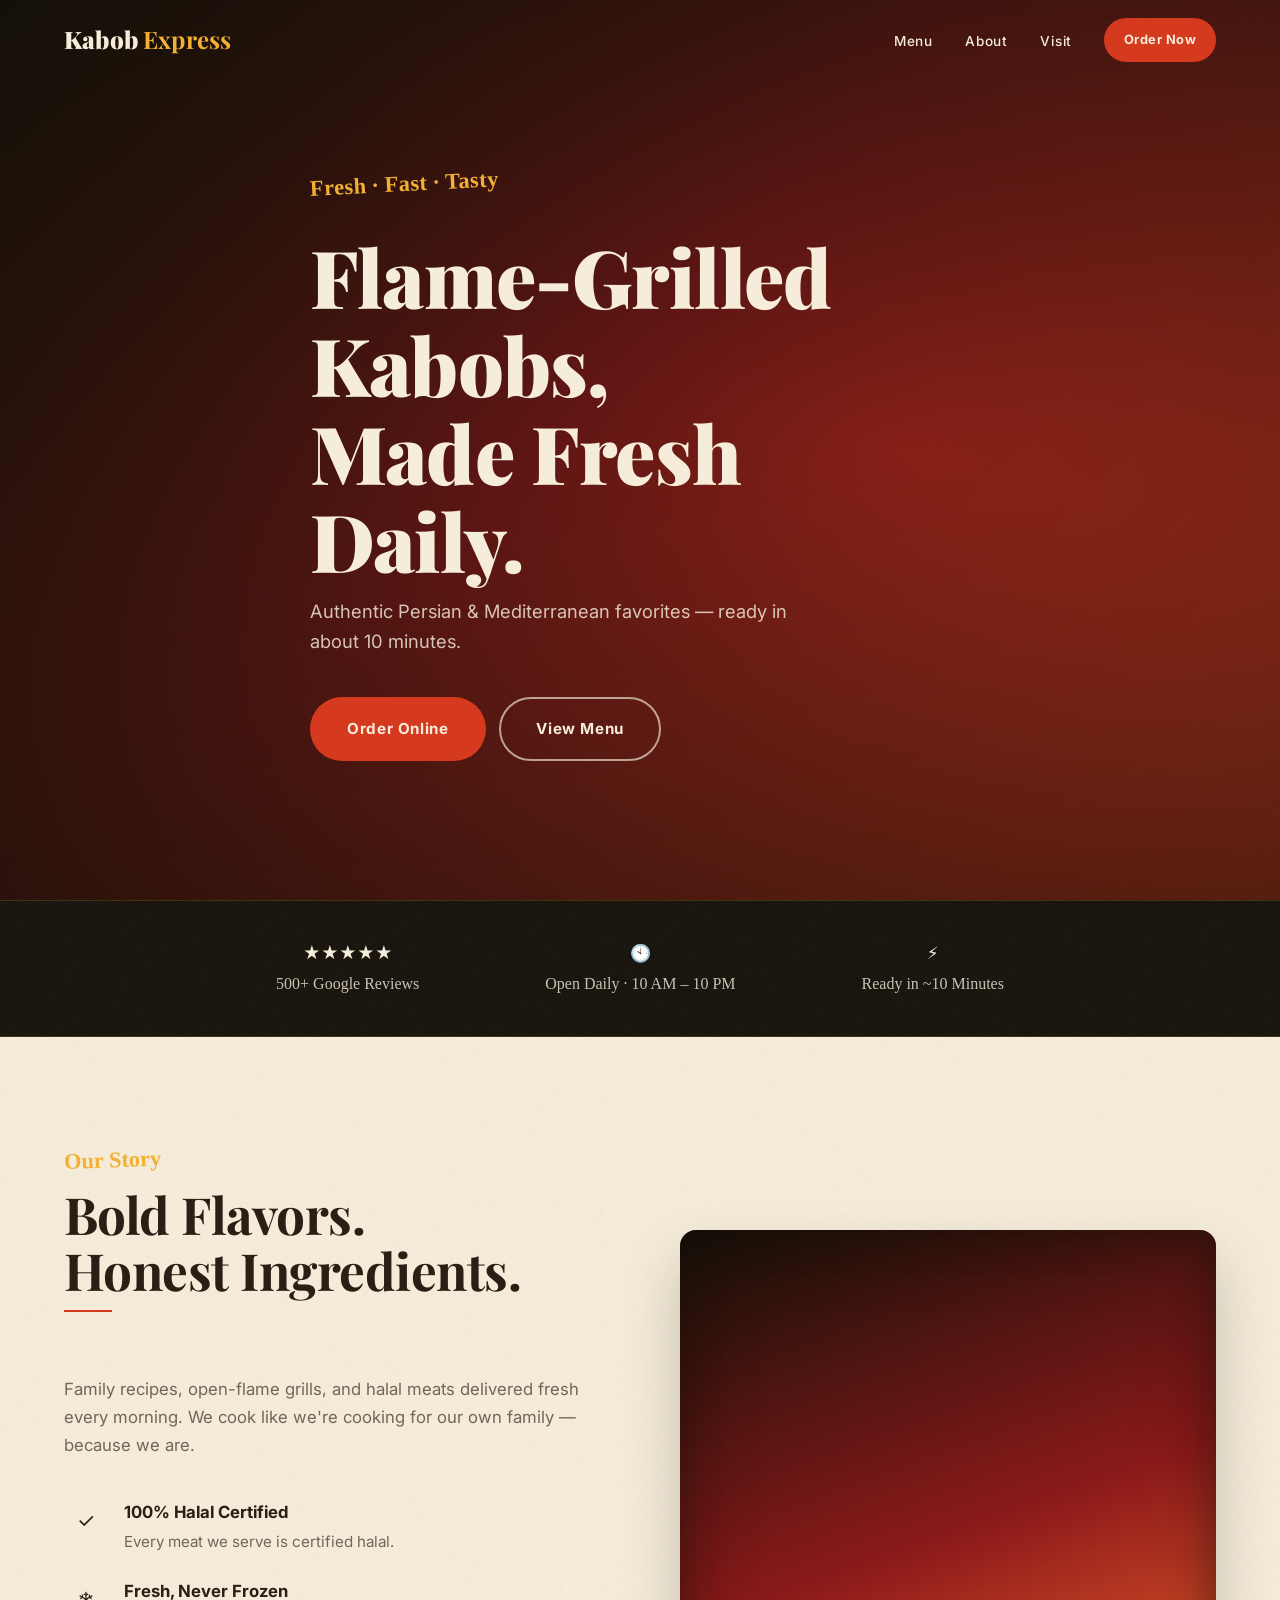
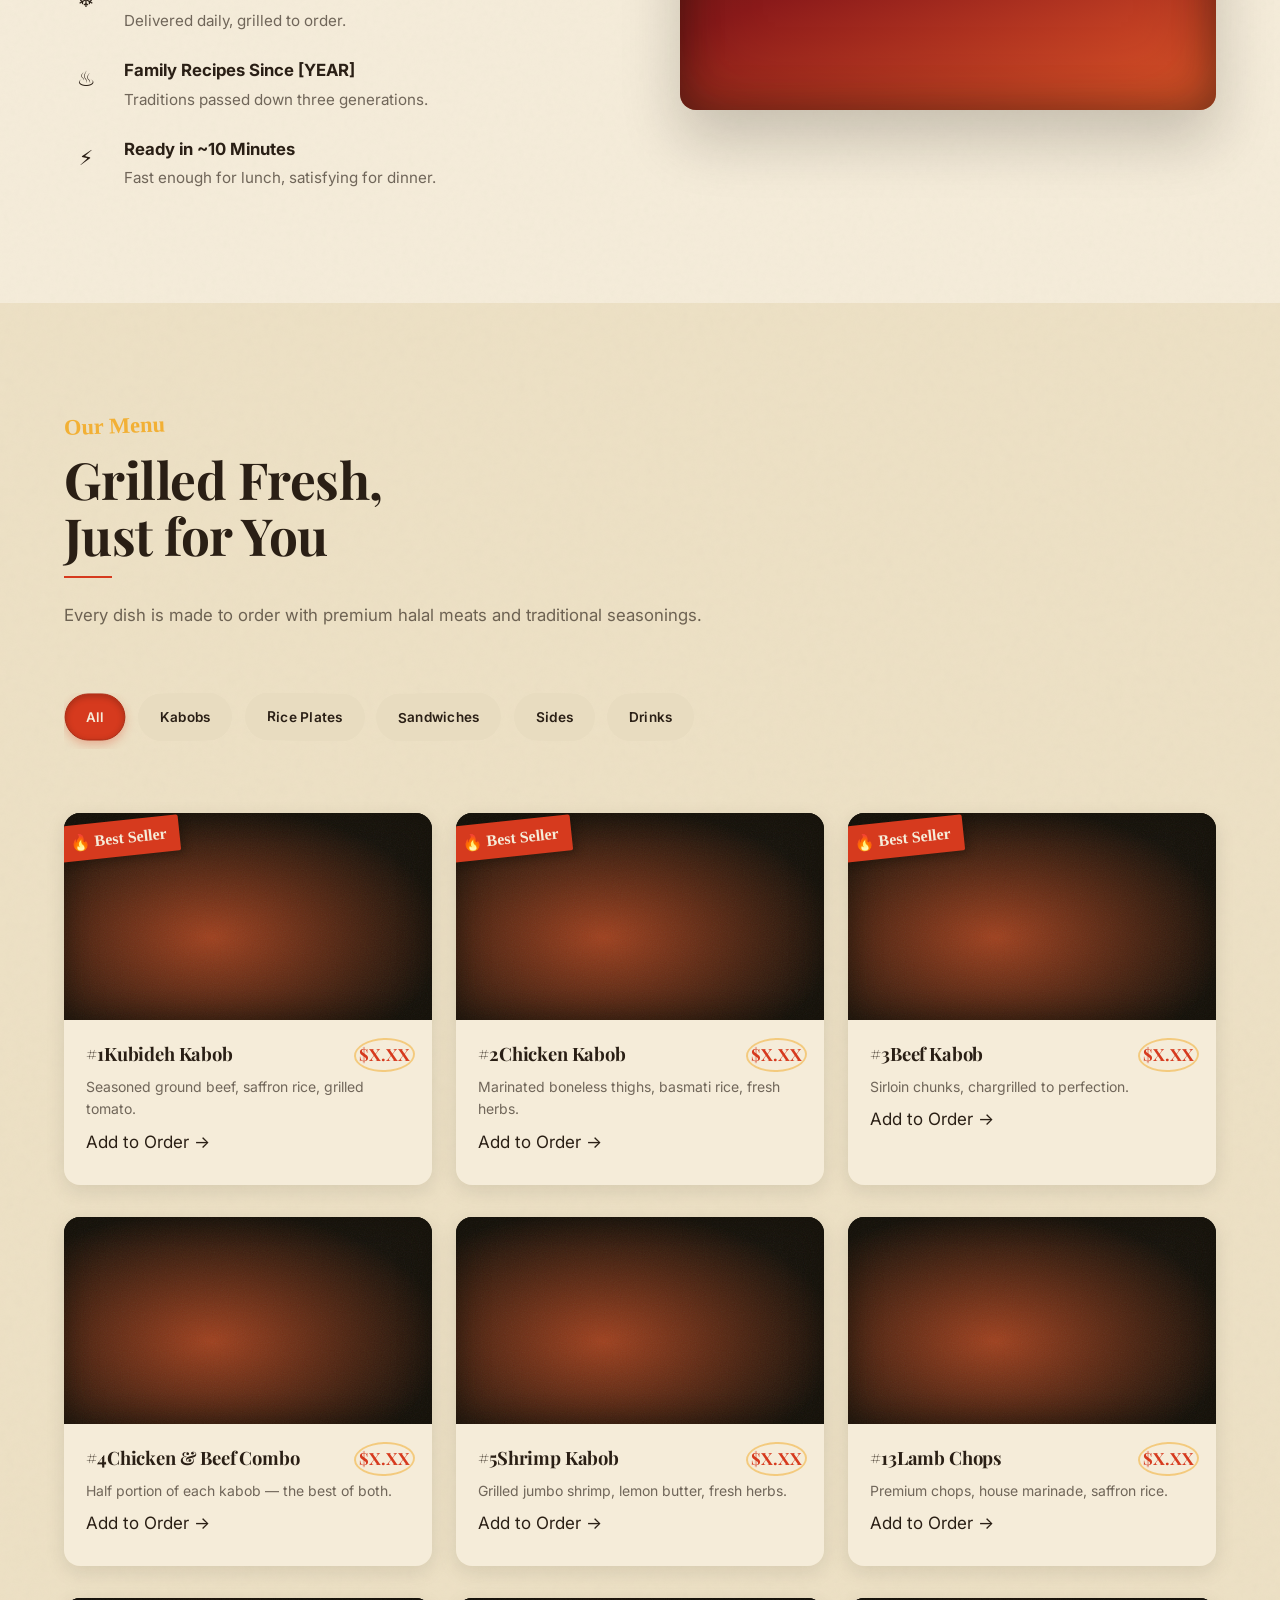
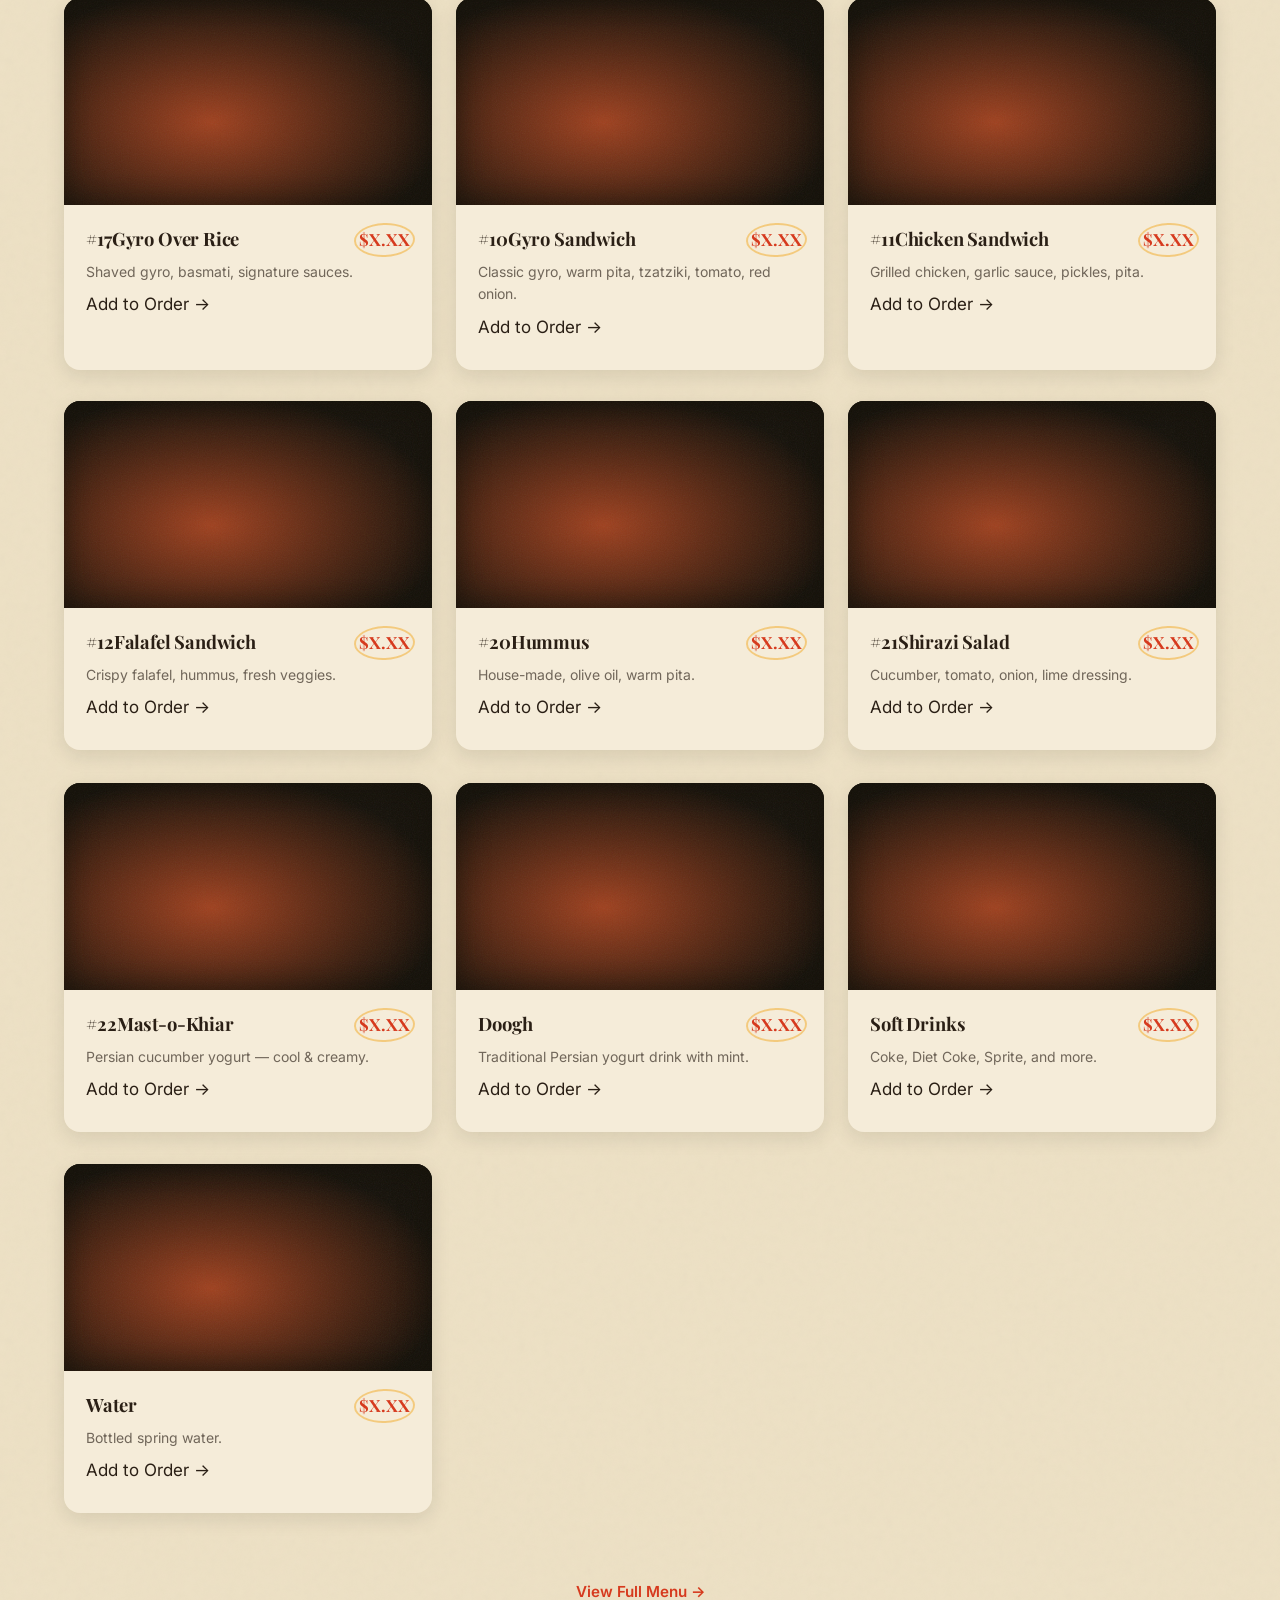
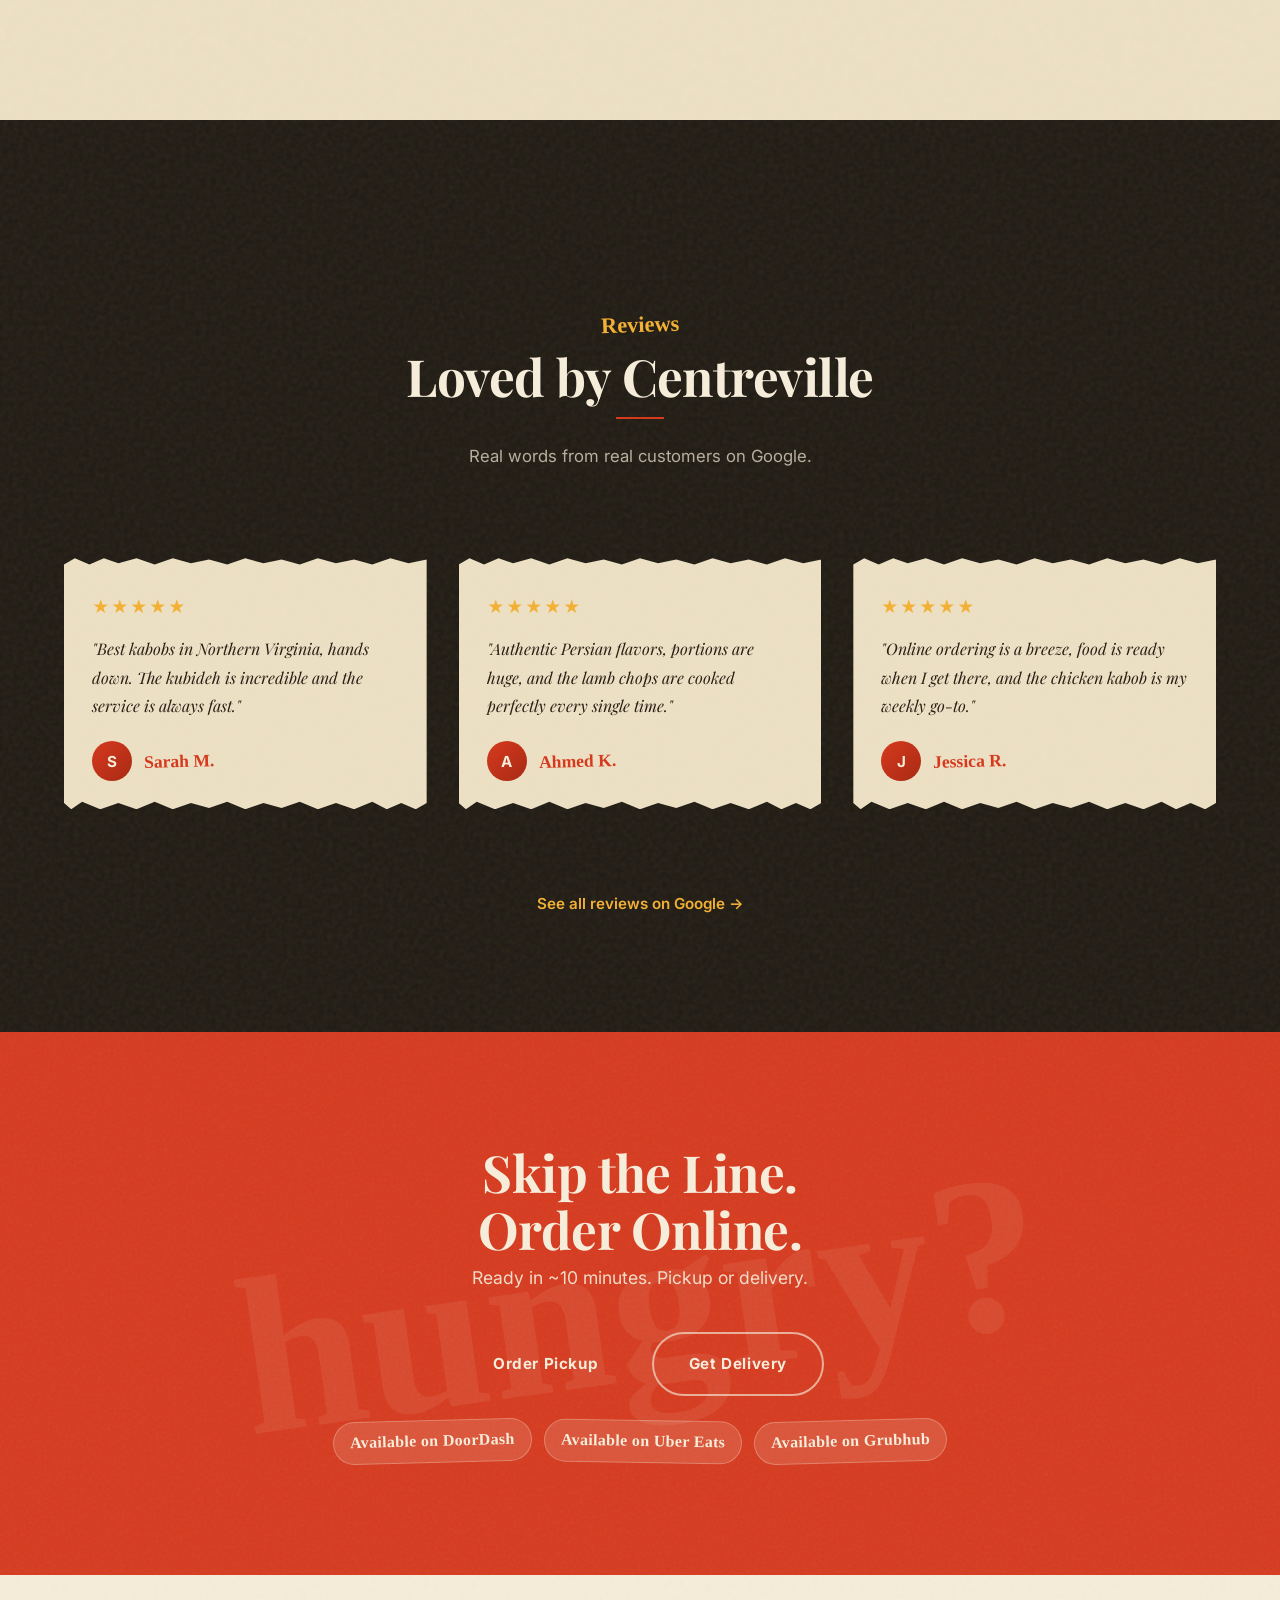
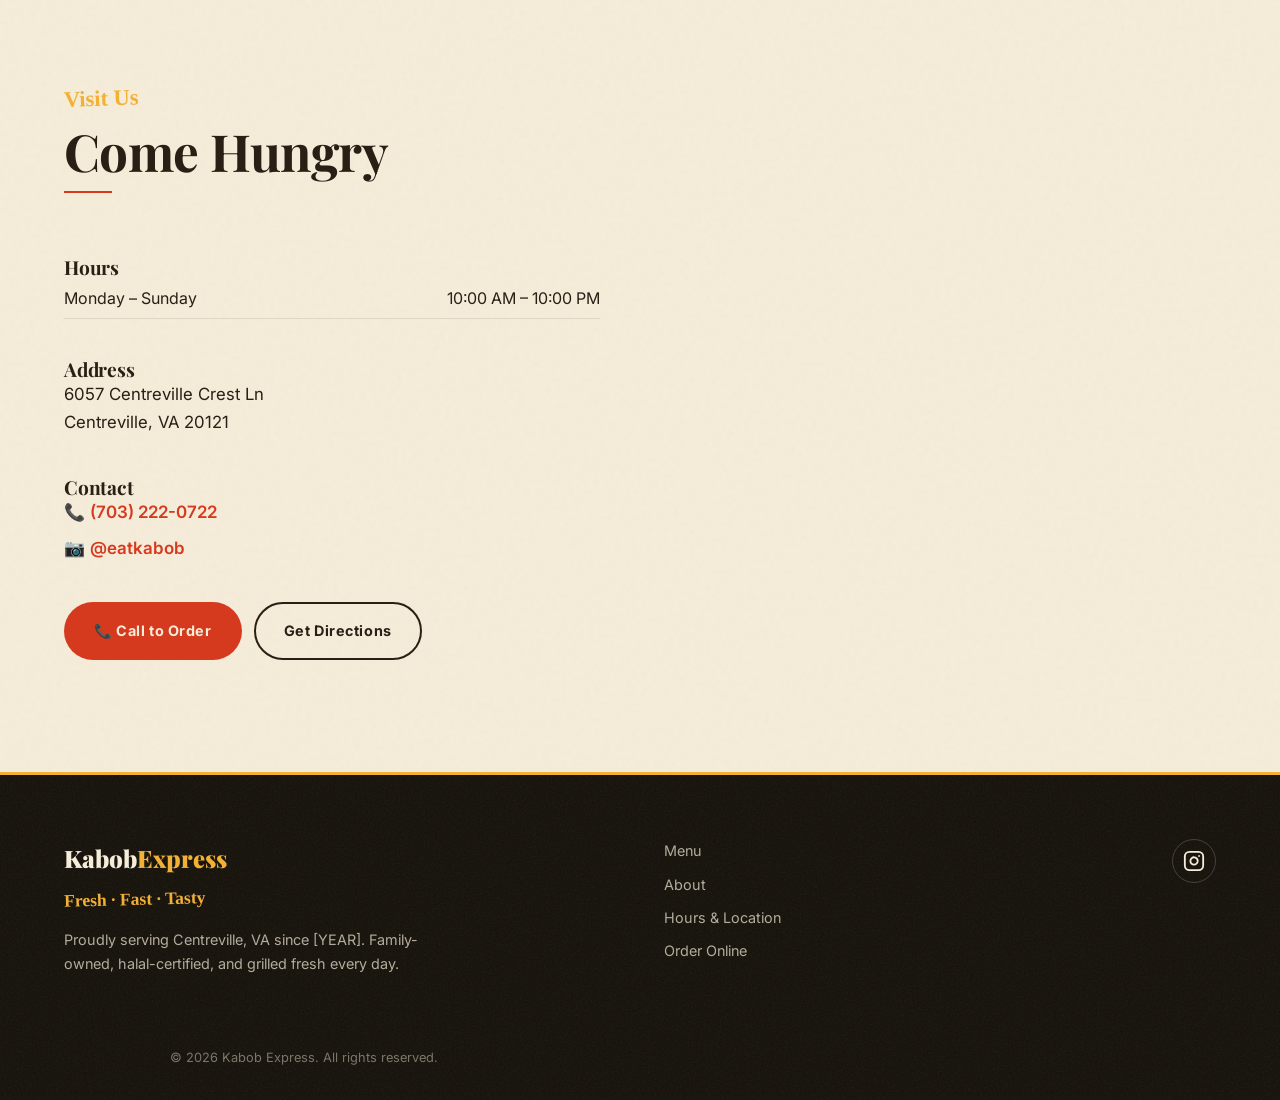
==== commit 6d8da864: "update to ui" ====
--- a/index.html
+++ b/index.html
@@ -2,12 +2,15 @@
 <!--
   Kabob Express — index.html
   Values to swap in:
-    • $X.XX prices on each menu card
-    • [YEAR] placeholders in About/Footer
-    • Google Maps iframe API key (YOUR_API_KEY)
-    • Instagram handle if different
-    • Delivery URLs for DoorDash/UberEats/Grubhub
-    • og-cover.jpg path if added
+    • All $X.XX price placeholders on menu cards
+    • [YEAR] in About section and footer with the actual founding year
+    • Google Maps iframe: replace YOUR_API_KEY with a real Maps Embed API key
+      (get one free at console.cloud.google.com → Maps Embed API)
+    • DoorDash / Uber Eats direct restaurant links in the Order CTA and footer
+    • Instagram handle @eatkabob — verify this is current
+    • images/hero.jpg — add a high-quality photo of the grill/food for production
+    • images/kitchen.jpg — add a photo of the kitchen or cooking process
+    • images/og-cover.jpg — social sharing preview image (1200×630px)
 -->
 <html lang="en">
 <head>
@@ -18,12 +21,12 @@
   <meta name="theme-color" content="#c0392b" />
 
   <!-- Open Graph -->
-  <meta property="og:title" content="Kabob Express | Fresh · Fast · Tasty" />
+  <meta property="og:title"       content="Kabob Express | Fresh · Fast · Tasty" />
   <meta property="og:description" content="Authentic Persian & Mediterranean kabobs in Centreville, VA. Halal. Open 10–10 daily." />
-  <meta property="og:type" content="restaurant.restaurant" />
-  <meta property="og:image" content="images/og-cover.jpg" />
-  <meta property="og:url" content="https://kabobexpressva.com/" />
-  <meta name="twitter:card" content="summary_large_image" />
+  <meta property="og:type"        content="restaurant.restaurant" />
+  <meta property="og:image"       content="images/og-cover.jpg" />
+  <meta property="og:url"         content="https://kabobexpressva.com/" />
+  <meta name="twitter:card"       content="summary_large_image" />
 
   <!-- Fonts -->
   <link rel="preconnect" href="https://fonts.googleapis.com" />
@@ -64,7 +67,9 @@
 </head>
 <body>
 
-  <!-- NAV -->
+  <!-- ============================================================
+       NAV — transparent on load, scrolled state handled by JS
+  ============================================================ -->
   <header class="site-header" id="siteHeader">
     <div class="container nav-inner">
       <a href="#home" class="logo" aria-label="Kabob Express home">Kabob<span>Express</span></a>
@@ -73,25 +78,34 @@
           <li><a href="#menu">Menu</a></li>
           <li><a href="#why">About</a></li>
           <li><a href="#location">Visit</a></li>
-          <li><a href="https://www.foodbooking.com/ordering/restaurant/menu?restaurant_uid=f6103d83-5b9a-4239-a2ed-28c141ca7d15" target="_blank" rel="noopener" class="btn btn-primary btn-sm">Order Now</a></li>
+          <li>
+            <a href="https://www.foodbooking.com/ordering/restaurant/menu?restaurant_uid=f6103d83-5b9a-4239-a2ed-28c141ca7d15"
+               target="_blank" rel="noopener"
+               class="btn btn-primary btn-sm">Order Now</a>
+          </li>
         </ul>
       </nav>
-      <button class="hamburger" id="hamburger" aria-label="Open menu" aria-expanded="false" aria-controls="navLinks">
+      <button class="hamburger" id="hamburger"
+              aria-label="Open menu" aria-expanded="false" aria-controls="navLinks">
         <span></span><span></span><span></span>
       </button>
     </div>
   </header>
 
-  <!-- HERO -->
+  <!-- ============================================================
+       HERO — full viewport, left-aligned editorial layout
+  ============================================================ -->
   <section class="hero" id="home">
     <div class="hero-bg" role="img" aria-label="Sizzling kabobs on the grill"></div>
     <div class="hero-overlay"></div>
     <div class="container hero-content">
       <p class="hero-tagline">Fresh · Fast · Tasty</p>
-      <h1>Flame-Grilled Kabobs,<br/>Made Fresh Daily.</h1>
+      <h1>Flame-Grilled Kabobs,<br>Made Fresh Daily.</h1>
       <p class="hero-sub">Authentic Persian &amp; Mediterranean favorites — ready in about 10 minutes.</p>
       <div class="hero-cta">
-        <a href="https://www.foodbooking.com/ordering/restaurant/menu?restaurant_uid=f6103d83-5b9a-4239-a2ed-28c141ca7d15" target="_blank" rel="noopener" class="btn btn-primary btn-lg">Order Online</a>
+        <a href="https://www.foodbooking.com/ordering/restaurant/menu?restaurant_uid=f6103d83-5b9a-4239-a2ed-28c141ca7d15"
+           target="_blank" rel="noopener"
+           class="btn btn-primary btn-lg">Order Online</a>
         <a href="#menu" class="btn btn-outline-light btn-lg">View Menu</a>
       </div>
     </div>
@@ -100,86 +114,135 @@
     </a>
   </section>
 
-  <!-- SOCIAL PROOF STRIP -->
+  <!-- ============================================================
+       SOCIAL PROOF STRIP — dark, gold dividers
+  ============================================================ -->
   <section class="proof-strip" id="proof" aria-label="Why customers love us">
     <div class="container proof-inner">
       <div class="proof-item reveal" style="--i:0">
-        <span class="stars">★★★★★</span>
+        <span class="stars" aria-label="5 stars">★★★★★</span>
         <span class="proof-label">500+ Google Reviews</span>
       </div>
       <div class="proof-divider" aria-hidden="true"></div>
       <div class="proof-item reveal" style="--i:1">
-        <span class="proof-icon">🕙</span>
+        <span class="proof-icon" aria-hidden="true">🕙</span>
         <span class="proof-label">Open Daily · 10 AM – 10 PM</span>
       </div>
       <div class="proof-divider" aria-hidden="true"></div>
       <div class="proof-item reveal" style="--i:2">
-        <span class="proof-icon">⚡</span>
+        <span class="proof-icon" aria-hidden="true">⚡</span>
         <span class="proof-label">Ready in ~10 Minutes</span>
       </div>
     </div>
   </section>
 
-  <!-- ABOUT / WHY -->
+  <!-- ============================================================
+       ABOUT / WHY — warm cream, 2-col grid
+  ============================================================ -->
   <section class="why section" id="why">
     <div class="container why-grid">
       <div class="why-text reveal" style="--i:0">
         <span class="section-label">Our Story</span>
-        <div class="section-head"><h2>Bold Flavors.<br/>Honest Ingredients.</h2></div>
+        <div class="section-head">
+          <h2>Bold Flavors.<br>Honest Ingredients.</h2>
+        </div>
         <p class="section-sub">Family recipes, open-flame grills, and halal meats delivered fresh every morning. We cook like we're cooking for our own family — because we are.</p>
         <ul class="why-list">
-          <li><span class="why-icon">✓</span><div><strong>100% Halal Certified</strong><p>Every meat we serve is certified halal.</p></div></li>
-          <li><span class="why-icon">❄</span><div><strong>Fresh, Never Frozen</strong><p>Delivered daily, grilled to order.</p></div></li>
-          <li><span class="why-icon">♨</span><div><strong>Family Recipes Since [YEAR]</strong><p>Traditions passed down three generations.</p></div></li>
-          <li><span class="why-icon">⚡</span><div><strong>Ready in ~10 Minutes</strong><p>Fast enough for lunch, satisfying for dinner.</p></div></li>
+          <li>
+            <span class="why-icon" aria-hidden="true">✓</span>
+            <div>
+              <strong>100% Halal Certified</strong>
+              <p>Every meat we serve is certified halal.</p>
+            </div>
+          </li>
+          <li>
+            <span class="why-icon" aria-hidden="true">❄</span>
+            <div>
+              <strong>Fresh, Never Frozen</strong>
+              <p>Delivered daily, grilled to order.</p>
+            </div>
+          </li>
+          <li>
+            <span class="why-icon" aria-hidden="true">♨</span>
+            <div>
+              <strong>Family Recipes Since [YEAR]</strong>
+              <p>Traditions passed down three generations.</p>
+            </div>
+          </li>
+          <li>
+            <span class="why-icon" aria-hidden="true">⚡</span>
+            <div>
+              <strong>Ready in ~10 Minutes</strong>
+              <p>Fast enough for lunch, satisfying for dinner.</p>
+            </div>
+          </li>
         </ul>
       </div>
-      <div class="why-image reveal" style="--i:1" role="img" aria-label="Kabob Express kitchen with charcoal grill"></div>
-    </div>
-  </section>
-
-  <!-- MENU -->
+      <div class="why-image reveal" style="--i:1"
+           role="img" aria-label="Kabob Express kitchen with charcoal grill"></div>
+    </div>
+  </section>
+
+  <!-- ============================================================
+       MENU — white bg, filter pills, 3-col responsive grid
+  ============================================================ -->
   <section class="menu section" id="menu">
     <div class="container">
       <div class="section-head reveal">
         <span class="section-label">Our Menu</span>
-        <h2>Grilled Fresh,<br/>Just for You</h2>
+        <h2>Grilled Fresh,<br>Just for You</h2>
         <p class="section-sub">Every dish is made to order with premium halal meats and traditional seasonings.</p>
       </div>
 
       <div class="menu-filters reveal" role="tablist" aria-label="Menu categories">
-        <button class="filter-pill active" data-filter="all" role="tab" aria-selected="true">All</button>
-        <button class="filter-pill" data-filter="kabobs" role="tab">Kabobs</button>
-        <button class="filter-pill" data-filter="rice" role="tab">Rice Plates</button>
-        <button class="filter-pill" data-filter="sandwiches" role="tab">Sandwiches</button>
-        <button class="filter-pill" data-filter="sides" role="tab">Sides</button>
-        <button class="filter-pill" data-filter="drinks" role="tab">Drinks</button>
+        <button class="filter-pill active" data-filter="all"         role="tab" aria-selected="true">All</button>
+        <button class="filter-pill"        data-filter="kabobs"      role="tab" aria-selected="false">Kabobs</button>
+        <button class="filter-pill"        data-filter="rice"        role="tab" aria-selected="false">Rice Plates</button>
+        <button class="filter-pill"        data-filter="sandwiches"  role="tab" aria-selected="false">Sandwiches</button>
+        <button class="filter-pill"        data-filter="sides"       role="tab" aria-selected="false">Sides</button>
+        <button class="filter-pill"        data-filter="drinks"      role="tab" aria-selected="false">Drinks</button>
       </div>
 
       <div class="menu-grid" id="menuGrid">
 
+        <!-- KABOBS -->
         <article class="menu-card reveal" data-category="kabobs" style="--i:0">
-          <div class="menu-img" data-emoji="🍢" role="img" aria-label="Kubideh kabob with saffron rice"><span class="badge-popular">🔥 Best Seller</span></div>
-          <div class="menu-body">
-            <div class="menu-head"><h3><span class="item-num">#1</span>Kubideh Kabob</h3><span class="price">$X.XX</span></div>
+          <div class="menu-img" data-emoji="🍢" role="img" aria-label="Kubideh kabob with saffron rice">
+            <span class="badge-popular">🔥 Best Seller</span>
+          </div>
+          <div class="menu-body">
+            <div class="menu-head">
+              <h3><span class="item-num">#1</span>Kubideh Kabob</h3>
+              <span class="price">$X.XX</span>
+            </div>
             <p>Seasoned ground beef, saffron rice, grilled tomato.</p>
             <a class="btn-add" href="https://www.foodbooking.com/ordering/restaurant/menu?restaurant_uid=f6103d83-5b9a-4239-a2ed-28c141ca7d15" target="_blank" rel="noopener">Add to Order →</a>
           </div>
         </article>
 
         <article class="menu-card reveal" data-category="kabobs" style="--i:1">
-          <div class="menu-img" data-emoji="🍗" role="img" aria-label="Chicken kabob with basmati rice"><span class="badge-popular">🔥 Best Seller</span></div>
-          <div class="menu-body">
-            <div class="menu-head"><h3><span class="item-num">#2</span>Chicken Kabob</h3><span class="price">$X.XX</span></div>
+          <div class="menu-img" data-emoji="🍗" role="img" aria-label="Chicken kabob with basmati rice">
+            <span class="badge-popular">🔥 Best Seller</span>
+          </div>
+          <div class="menu-body">
+            <div class="menu-head">
+              <h3><span class="item-num">#2</span>Chicken Kabob</h3>
+              <span class="price">$X.XX</span>
+            </div>
             <p>Marinated boneless thighs, basmati rice, fresh herbs.</p>
             <a class="btn-add" href="https://www.foodbooking.com/ordering/restaurant/menu?restaurant_uid=f6103d83-5b9a-4239-a2ed-28c141ca7d15" target="_blank" rel="noopener">Add to Order →</a>
           </div>
         </article>
 
         <article class="menu-card reveal" data-category="kabobs" style="--i:2">
-          <div class="menu-img" data-emoji="🥩" role="img" aria-label="Beef kabob chunks charred on skewers"><span class="badge-popular">🔥 Best Seller</span></div>
-          <div class="menu-body">
-            <div class="menu-head"><h3><span class="item-num">#3</span>Beef Kabob</h3><span class="price">$X.XX</span></div>
+          <div class="menu-img" data-emoji="🥩" role="img" aria-label="Beef kabob chunks charred on skewers">
+            <span class="badge-popular">🔥 Best Seller</span>
+          </div>
+          <div class="menu-body">
+            <div class="menu-head">
+              <h3><span class="item-num">#3</span>Beef Kabob</h3>
+              <span class="price">$X.XX</span>
+            </div>
             <p>Sirloin chunks, chargrilled to perfection.</p>
             <a class="btn-add" href="https://www.foodbooking.com/ordering/restaurant/menu?restaurant_uid=f6103d83-5b9a-4239-a2ed-28c141ca7d15" target="_blank" rel="noopener">Add to Order →</a>
           </div>
@@ -188,7 +251,10 @@
         <article class="menu-card reveal" data-category="kabobs" style="--i:0">
           <div class="menu-img" data-emoji="🍽️" role="img" aria-label="Half chicken half beef combo platter"></div>
           <div class="menu-body">
-            <div class="menu-head"><h3><span class="item-num">#4</span>Chicken &amp; Beef Combo</h3><span class="price">$X.XX</span></div>
+            <div class="menu-head">
+              <h3><span class="item-num">#4</span>Chicken &amp; Beef Combo</h3>
+              <span class="price">$X.XX</span>
+            </div>
             <p>Half portion of each kabob — the best of both.</p>
             <a class="btn-add" href="https://www.foodbooking.com/ordering/restaurant/menu?restaurant_uid=f6103d83-5b9a-4239-a2ed-28c141ca7d15" target="_blank" rel="noopener">Add to Order →</a>
           </div>
@@ -197,7 +263,10 @@
         <article class="menu-card reveal" data-category="kabobs" style="--i:1">
           <div class="menu-img" data-emoji="🦐" role="img" aria-label="Grilled jumbo shrimp skewers"></div>
           <div class="menu-body">
-            <div class="menu-head"><h3><span class="item-num">#5</span>Shrimp Kabob</h3><span class="price">$X.XX</span></div>
+            <div class="menu-head">
+              <h3><span class="item-num">#5</span>Shrimp Kabob</h3>
+              <span class="price">$X.XX</span>
+            </div>
             <p>Grilled jumbo shrimp, lemon butter, fresh herbs.</p>
             <a class="btn-add" href="https://www.foodbooking.com/ordering/restaurant/menu?restaurant_uid=f6103d83-5b9a-4239-a2ed-28c141ca7d15" target="_blank" rel="noopener">Add to Order →</a>
           </div>
@@ -206,25 +275,36 @@
         <article class="menu-card reveal" data-category="kabobs" style="--i:2">
           <div class="menu-img" data-emoji="🍖" role="img" aria-label="Grilled lamb chops with saffron rice"></div>
           <div class="menu-body">
-            <div class="menu-head"><h3><span class="item-num">#13</span>Lamb Chops</h3><span class="price">$X.XX</span></div>
+            <div class="menu-head">
+              <h3><span class="item-num">#13</span>Lamb Chops</h3>
+              <span class="price">$X.XX</span>
+            </div>
             <p>Premium chops, house marinade, saffron rice.</p>
             <a class="btn-add" href="https://www.foodbooking.com/ordering/restaurant/menu?restaurant_uid=f6103d83-5b9a-4239-a2ed-28c141ca7d15" target="_blank" rel="noopener">Add to Order →</a>
           </div>
         </article>
 
+        <!-- RICE PLATES -->
         <article class="menu-card reveal" data-category="rice" style="--i:0">
           <div class="menu-img" data-emoji="🍚" role="img" aria-label="Gyro over basmati rice"></div>
           <div class="menu-body">
-            <div class="menu-head"><h3><span class="item-num">#17</span>Gyro Over Rice</h3><span class="price">$X.XX</span></div>
+            <div class="menu-head">
+              <h3><span class="item-num">#17</span>Gyro Over Rice</h3>
+              <span class="price">$X.XX</span>
+            </div>
             <p>Shaved gyro, basmati, signature sauces.</p>
             <a class="btn-add" href="https://www.foodbooking.com/ordering/restaurant/menu?restaurant_uid=f6103d83-5b9a-4239-a2ed-28c141ca7d15" target="_blank" rel="noopener">Add to Order →</a>
           </div>
         </article>
 
+        <!-- SANDWICHES -->
         <article class="menu-card reveal" data-category="sandwiches" style="--i:0">
           <div class="menu-img" data-emoji="🌯" role="img" aria-label="Gyro sandwich with tzatziki"></div>
           <div class="menu-body">
-            <div class="menu-head"><h3><span class="item-num">#10</span>Gyro Sandwich</h3><span class="price">$X.XX</span></div>
+            <div class="menu-head">
+              <h3><span class="item-num">#10</span>Gyro Sandwich</h3>
+              <span class="price">$X.XX</span>
+            </div>
             <p>Classic gyro, warm pita, tzatziki, tomato, red onion.</p>
             <a class="btn-add" href="https://www.foodbooking.com/ordering/restaurant/menu?restaurant_uid=f6103d83-5b9a-4239-a2ed-28c141ca7d15" target="_blank" rel="noopener">Add to Order →</a>
           </div>
@@ -233,7 +313,10 @@
         <article class="menu-card reveal" data-category="sandwiches" style="--i:1">
           <div class="menu-img" data-emoji="🥙" role="img" aria-label="Grilled chicken sandwich in pita"></div>
           <div class="menu-body">
-            <div class="menu-head"><h3><span class="item-num">#11</span>Chicken Sandwich</h3><span class="price">$X.XX</span></div>
+            <div class="menu-head">
+              <h3><span class="item-num">#11</span>Chicken Sandwich</h3>
+              <span class="price">$X.XX</span>
+            </div>
             <p>Grilled chicken, garlic sauce, pickles, pita.</p>
             <a class="btn-add" href="https://www.foodbooking.com/ordering/restaurant/menu?restaurant_uid=f6103d83-5b9a-4239-a2ed-28c141ca7d15" target="_blank" rel="noopener">Add to Order →</a>
           </div>
@@ -242,16 +325,23 @@
         <article class="menu-card reveal" data-category="sandwiches" style="--i:2">
           <div class="menu-img" data-emoji="🧆" role="img" aria-label="Crispy falafel sandwich with hummus"></div>
           <div class="menu-body">
-            <div class="menu-head"><h3><span class="item-num">#12</span>Falafel Sandwich</h3><span class="price">$X.XX</span></div>
+            <div class="menu-head">
+              <h3><span class="item-num">#12</span>Falafel Sandwich</h3>
+              <span class="price">$X.XX</span>
+            </div>
             <p>Crispy falafel, hummus, fresh veggies.</p>
             <a class="btn-add" href="https://www.foodbooking.com/ordering/restaurant/menu?restaurant_uid=f6103d83-5b9a-4239-a2ed-28c141ca7d15" target="_blank" rel="noopener">Add to Order →</a>
           </div>
         </article>
 
+        <!-- SIDES -->
         <article class="menu-card reveal" data-category="sides" style="--i:0">
           <div class="menu-img" data-emoji="🥣" role="img" aria-label="House-made hummus with warm pita"></div>
           <div class="menu-body">
-            <div class="menu-head"><h3><span class="item-num">#20</span>Hummus</h3><span class="price">$X.XX</span></div>
+            <div class="menu-head">
+              <h3><span class="item-num">#20</span>Hummus</h3>
+              <span class="price">$X.XX</span>
+            </div>
             <p>House-made, olive oil, warm pita.</p>
             <a class="btn-add" href="https://www.foodbooking.com/ordering/restaurant/menu?restaurant_uid=f6103d83-5b9a-4239-a2ed-28c141ca7d15" target="_blank" rel="noopener">Add to Order →</a>
           </div>
@@ -260,7 +350,10 @@
         <article class="menu-card reveal" data-category="sides" style="--i:1">
           <div class="menu-img" data-emoji="🥗" role="img" aria-label="Shirazi salad with cucumber and tomato"></div>
           <div class="menu-body">
-            <div class="menu-head"><h3><span class="item-num">#21</span>Shirazi Salad</h3><span class="price">$X.XX</span></div>
+            <div class="menu-head">
+              <h3><span class="item-num">#21</span>Shirazi Salad</h3>
+              <span class="price">$X.XX</span>
+            </div>
             <p>Cucumber, tomato, onion, lime dressing.</p>
             <a class="btn-add" href="https://www.foodbooking.com/ordering/restaurant/menu?restaurant_uid=f6103d83-5b9a-4239-a2ed-28c141ca7d15" target="_blank" rel="noopener">Add to Order →</a>
           </div>
@@ -269,16 +362,23 @@
         <article class="menu-card reveal" data-category="sides" style="--i:2">
           <div class="menu-img" data-emoji="🥒" role="img" aria-label="Mast-o-khiar Persian yogurt dip"></div>
           <div class="menu-body">
-            <div class="menu-head"><h3><span class="item-num">#22</span>Mast-o-Khiar</h3><span class="price">$X.XX</span></div>
+            <div class="menu-head">
+              <h3><span class="item-num">#22</span>Mast-o-Khiar</h3>
+              <span class="price">$X.XX</span>
+            </div>
             <p>Persian cucumber yogurt — cool &amp; creamy.</p>
             <a class="btn-add" href="https://www.foodbooking.com/ordering/restaurant/menu?restaurant_uid=f6103d83-5b9a-4239-a2ed-28c141ca7d15" target="_blank" rel="noopener">Add to Order →</a>
           </div>
         </article>
 
+        <!-- DRINKS -->
         <article class="menu-card reveal" data-category="drinks" style="--i:0">
           <div class="menu-img" data-emoji="🥛" role="img" aria-label="Doogh Persian yogurt drink"></div>
           <div class="menu-body">
-            <div class="menu-head"><h3>Doogh</h3><span class="price">$X.XX</span></div>
+            <div class="menu-head">
+              <h3>Doogh</h3>
+              <span class="price">$X.XX</span>
+            </div>
             <p>Traditional Persian yogurt drink with mint.</p>
             <a class="btn-add" href="https://www.foodbooking.com/ordering/restaurant/menu?restaurant_uid=f6103d83-5b9a-4239-a2ed-28c141ca7d15" target="_blank" rel="noopener">Add to Order →</a>
           </div>
@@ -287,7 +387,10 @@
         <article class="menu-card reveal" data-category="drinks" style="--i:1">
           <div class="menu-img" data-emoji="🥤" role="img" aria-label="Assorted soft drinks"></div>
           <div class="menu-body">
-            <div class="menu-head"><h3>Soft Drinks</h3><span class="price">$X.XX</span></div>
+            <div class="menu-head">
+              <h3>Soft Drinks</h3>
+              <span class="price">$X.XX</span>
+            </div>
             <p>Coke, Diet Coke, Sprite, and more.</p>
             <a class="btn-add" href="https://www.foodbooking.com/ordering/restaurant/menu?restaurant_uid=f6103d83-5b9a-4239-a2ed-28c141ca7d15" target="_blank" rel="noopener">Add to Order →</a>
           </div>
@@ -296,21 +399,27 @@
         <article class="menu-card reveal" data-category="drinks" style="--i:2">
           <div class="menu-img" data-emoji="💧" role="img" aria-label="Bottled water"></div>
           <div class="menu-body">
-            <div class="menu-head"><h3>Water</h3><span class="price">$X.XX</span></div>
+            <div class="menu-head">
+              <h3>Water</h3>
+              <span class="price">$X.XX</span>
+            </div>
             <p>Bottled spring water.</p>
             <a class="btn-add" href="https://www.foodbooking.com/ordering/restaurant/menu?restaurant_uid=f6103d83-5b9a-4239-a2ed-28c141ca7d15" target="_blank" rel="noopener">Add to Order →</a>
           </div>
         </article>
 
-      </div>
+      </div><!-- /menu-grid -->
 
       <div class="menu-footer reveal">
-        <a href="https://www.foodbooking.com/ordering/restaurant/menu?restaurant_uid=f6103d83-5b9a-4239-a2ed-28c141ca7d15" target="_blank" rel="noopener" class="link-arrow">View Full Menu →</a>
-      </div>
-    </div>
-  </section>
-
-  <!-- REVIEWS -->
+        <a href="https://www.foodbooking.com/ordering/restaurant/menu?restaurant_uid=f6103d83-5b9a-4239-a2ed-28c141ca7d15"
+           target="_blank" rel="noopener" class="link-arrow">View Full Menu →</a>
+      </div>
+    </div>
+  </section>
+
+  <!-- ============================================================
+       REVIEWS — dark section, pull-quote cards
+  ============================================================ -->
   <section class="reviews section" id="reviews">
     <div class="container">
       <div class="section-head center reveal">
@@ -351,19 +460,26 @@
       </div>
 
       <div class="center reveal">
-        <a href="https://www.google.com/maps/place/?q=place_id:ChIJ" target="_blank" rel="noopener" class="link-arrow">See all reviews on Google →</a>
-      </div>
-    </div>
-  </section>
-
-  <!-- ORDER CTA -->
+        <a href="https://www.google.com/maps/search/Kabob+Express+Centreville+VA/"
+           target="_blank" rel="noopener" class="link-arrow">See all reviews on Google →</a>
+      </div>
+    </div>
+  </section>
+
+  <!-- ============================================================
+       ORDER CTA — brand-red, urgent and exciting
+  ============================================================ -->
   <section class="order-cta section" id="order">
     <div class="container reveal">
-      <h2>Skip the Line.<br/>Order Online.</h2>
+      <h2>Skip the Line.<br>Order Online.</h2>
       <p class="lead">Ready in ~10 minutes. Pickup or delivery.</p>
       <div class="order-buttons">
-        <a href="https://www.foodbooking.com/ordering/restaurant/menu?restaurant_uid=f6103d83-5b9a-4239-a2ed-28c141ca7d15" target="_blank" rel="noopener" class="btn btn-white btn-lg">Order Pickup</a>
-        <a href="https://www.doordash.com/" target="_blank" rel="noopener" class="btn btn-outline-light btn-lg">Get Delivery</a>
+        <a href="https://www.foodbooking.com/ordering/restaurant/menu?restaurant_uid=f6103d83-5b9a-4239-a2ed-28c141ca7d15"
+           target="_blank" rel="noopener"
+           class="btn btn-white btn-lg">Order Pickup</a>
+        <a href="https://www.doordash.com/"
+           target="_blank" rel="noopener"
+           class="btn btn-outline-light btn-lg">Get Delivery</a>
       </div>
       <div class="delivery-partners" aria-label="Delivery partners">
         <span class="partner-pill">Available on DoorDash</span>
@@ -373,7 +489,9 @@
     </div>
   </section>
 
-  <!-- HOURS & LOCATION -->
+  <!-- ============================================================
+       HOURS & LOCATION — warm cream, 2-col with map
+  ============================================================ -->
   <section class="location section" id="location">
     <div class="container location-grid">
       <div class="location-info reveal" style="--i:0">
@@ -382,12 +500,15 @@
 
         <div class="info-block" id="hours">
           <h3>Hours</h3>
-          <div class="hours-row"><span>Monday – Sunday</span><span>10:00 AM – 10:00 PM</span></div>
+          <div class="hours-row">
+            <span>Monday – Sunday</span>
+            <span>10:00 AM – 10:00 PM</span>
+          </div>
         </div>
 
         <div class="info-block">
           <h3>Address</h3>
-          <address>6057 Centreville Crest Ln<br/>Centreville, VA 20121</address>
+          <address>6057 Centreville Crest Ln<br>Centreville, VA 20121</address>
         </div>
 
         <div class="info-block">
@@ -400,15 +521,18 @@
 
         <div class="location-buttons">
           <a href="tel:+17032220722" class="btn btn-primary">📞 Call to Order</a>
-          <a href="https://maps.google.com/?q=6057+Centreville+Crest+Ln+Centreville+VA+20121" target="_blank" rel="noopener" class="btn btn-outline">Get Directions</a>
+          <a href="https://maps.google.com/?q=6057+Centreville+Crest+Ln+Centreville+VA+20121"
+             target="_blank" rel="noopener" class="btn btn-outline">Get Directions</a>
         </div>
       </div>
 
       <div class="location-map reveal" style="--i:1">
+        <!-- SWAP: replace YOUR_API_KEY with a valid Google Maps Embed API key -->
         <iframe
           title="Kabob Express location map"
           src="https://www.google.com/maps/embed/v1/place?key=YOUR_API_KEY&q=6057+Centreville+Crest+Ln,Centreville,VA+20121"
-          width="100%" height="100%" style="border:0; min-height:450px;"
+          width="100%" height="100%"
+          style="border:0; min-height:460px;"
           allowfullscreen="" loading="lazy"
           referrerpolicy="no-referrer-when-downgrade">
         </iframe>
@@ -416,7 +540,9 @@
     </div>
   </section>
 
-  <!-- FOOTER -->
+  <!-- ============================================================
+       FOOTER — very dark, gold top border
+  ============================================================ -->
   <footer class="site-footer">
     <div class="container footer-inner">
       <div class="footer-brand">
@@ -428,25 +554,33 @@
         <a href="#menu">Menu</a>
         <a href="#why">About</a>
         <a href="#location">Hours &amp; Location</a>
-        <a href="https://www.foodbooking.com/ordering/restaurant/menu?restaurant_uid=f6103d83-5b9a-4239-a2ed-28c141ca7d15" target="_blank" rel="noopener">Order Online</a>
+        <a href="https://www.foodbooking.com/ordering/restaurant/menu?restaurant_uid=f6103d83-5b9a-4239-a2ed-28c141ca7d15"
+           target="_blank" rel="noopener">Order Online</a>
       </nav>
       <div class="footer-social">
-        <a href="https://instagram.com/eatkabob" target="_blank" rel="noopener" aria-label="Instagram">
-          <svg width="22" height="22" viewBox="0 0 24 24" fill="none" stroke="currentColor" stroke-width="2" stroke-linecap="round" stroke-linejoin="round"><rect x="2" y="2" width="20" height="20" rx="5" ry="5"/><path d="M16 11.37A4 4 0 1 1 12.63 8 4 4 0 0 1 16 11.37z"/><line x1="17.5" y1="6.5" x2="17.51" y2="6.5"/></svg>
+        <a href="https://instagram.com/eatkabob" target="_blank" rel="noopener" aria-label="Kabob Express on Instagram">
+          <svg width="22" height="22" viewBox="0 0 24 24" fill="none" stroke="currentColor"
+               stroke-width="2" stroke-linecap="round" stroke-linejoin="round" aria-hidden="true">
+            <rect x="2" y="2" width="20" height="20" rx="5" ry="5"/>
+            <path d="M16 11.37A4 4 0 1 1 12.63 8 4 4 0 0 1 16 11.37z"/>
+            <line x1="17.5" y1="6.5" x2="17.51" y2="6.5"/>
+          </svg>
         </a>
       </div>
       <p class="footer-copy">&copy; <span id="year"></span> Kabob Express. All rights reserved.</p>
     </div>
   </footer>
 
-  <!-- MOBILE STICKY ORDER BAR -->
+  <!-- ============================================================
+       MOBILE STICKY ORDER BAR — hidden on desktop via CSS
+  ============================================================ -->
   <a href="https://www.foodbooking.com/ordering/restaurant/menu?restaurant_uid=f6103d83-5b9a-4239-a2ed-28c141ca7d15"
      target="_blank" rel="noopener"
      class="mobile-order-bar" aria-label="Order now">
     Order Now →
   </a>
 
-  <!-- BACK TO TOP -->
+  <!-- BACK TO TOP — desktop only, appears after 400px scroll -->
   <button class="back-to-top" id="backToTop" aria-label="Back to top">↑</button>
 
   <script src="js/main.js" defer></script>
--- a/css/styles.css
+++ b/css/styles.css
@@ -1,47 +1,55 @@
 /* ==========================================================
-   Kabob Express — styles.css
+   Kabob Express — styles.css  (Rustic Bazaar Redesign)
    Values to swap in:
-     • --color-brand / --color-gold  (if brand palette changes)
-     • Google Fonts URL in index.html if switching type pairing
-     • .hero-bg background-image (swap to local images/hero.jpg)
-     • .why-image background-image (images/kitchen.jpg)
-     • Menu card .menu-img background-image per dish (currently emoji placeholders)
+     • .hero-bg → swap gradient for local images/hero.jpg
+       (add: background-image: url("../images/hero.jpg"); background-size: cover;)
+     • .why-image → swap for local images/kitchen.jpg
+     • Each .menu-img → add background-image per card via inline style or data-bg attr
+       (the gradient+emoji placeholder is intentional until real photos exist)
+     • --c-ember / --c-saffron if brand palette changes
    ========================================================== */
 
-/* ---------- Tokens ---------- */
+/* ---------- Design tokens — Bazaar palette ---------- */
 :root {
-  --color-brand:     #c0392b;
-  --color-brand-dk:  #96281b;
-  --color-gold:      #d4a017;
-  --color-gold-lt:   #f0c842;
-  --color-dark:      #111111;
-  --color-dark-mid:  #1e1e1e;
-  --color-mid:       #5a5a5a;
-  --color-light:     #f7f4f0;
-  --color-cream-dk:  #ede9e3;
-  --color-white:     #ffffff;
-
-  --sp-xs: 0.5rem;
-  --sp-sm: 1rem;
-  --sp-md: 1.5rem;
-  --sp-lg: 2.5rem;
-  --sp-xl: 4rem;
+  --c-ember:       #d63a1e;
+  --c-ember-dk:    #a82a14;
+  --c-paprika:     #e85a2a;
+  --c-saffron:     #f2b035;
+  --c-saffron-dk:  #d49a20;
+  --c-turmeric:    #e8a317;
+  --c-pistachio:   #9fb04a;
+  --c-pomegranate: #8b1a1a;
+  --c-char:        #141008;
+  --c-smoke:       #1f1a12;
+  --c-cream:       #f5ecd9;
+  --c-cream-dk:    #e8dcc0;
+  --c-parchment:   #ede0c4;
+  --c-ink:         #2a1f15;
+
+  --sp-xs:  0.5rem;
+  --sp-sm:  1rem;
+  --sp-md:  1.5rem;
+  --sp-lg:  2.5rem;
+  --sp-xl:  4rem;
   --sp-2xl: 7rem;
 
-  --radius-sm: 8px;
-  --radius-md: 16px;
+  --radius-sm:   8px;
+  --radius-md:   16px;
   --radius-pill: 999px;
 
   --ease-spring: cubic-bezier(0.34, 1.56, 0.64, 1);
-  --ease-out: cubic-bezier(0.16, 1, 0.3, 1);
-
-  --shadow-card: 0 4px 14px rgba(0, 0, 0, 0.06);
-  --shadow-card-hover: 0 20px 40px rgba(0, 0, 0, 0.12);
-  --shadow-nav: 0 2px 14px rgba(0, 0, 0, 0.06);
+  --ease-out:    cubic-bezier(0.16, 1, 0.3, 1);
+
+  --shadow-card:       0 6px 20px rgba(20,16,8,0.10);
+  --shadow-card-hover: 0 22px 50px rgba(214,58,30,0.22);
+  --shadow-nav:        0 4px 20px rgba(20,16,8,0.35);
 
   --container: 1160px;
 
-  --noise: url("data:image/svg+xml,%3Csvg viewBox='0 0 200 200' xmlns='http://www.w3.org/2000/svg'%3E%3Cfilter id='n'%3E%3CfeTurbulence type='fractalNoise' baseFrequency='0.9' numOctaves='4'/%3E%3C/filter%3E%3Crect width='100%25' height='100%25' filter='url(%23n)' opacity='0.04'/%3E%3C/svg%3E");
+  /* Noise texture for dark sections (opacity 0.07) */
+  --grain-dark: url("data:image/svg+xml,%3Csvg viewBox='0 0 200 200' xmlns='http://www.w3.org/2000/svg'%3E%3Cfilter id='n'%3E%3CfeTurbulence type='fractalNoise' baseFrequency='0.9' numOctaves='4'/%3E%3C/filter%3E%3Crect width='100%25' height='100%25' filter='url(%23n)' opacity='0.07'/%3E%3C/svg%3E");
+  /* Paper grain for light sections (opacity 0.04) */
+  --grain-light: url("data:image/svg+xml,%3Csvg viewBox='0 0 200 200' xmlns='http://www.w3.org/2000/svg'%3E%3Cfilter id='g'%3E%3CfeTurbulence type='fractalNoise' baseFrequency='0.75' numOctaves='4' stitchTiles='stitch'/%3E%3CfeColorMatrix type='saturate' values='0'/%3E%3C/filter%3E%3Crect width='100%25' height='100%25' filter='url(%23g)' opacity='0.04'/%3E%3C/svg%3E");
 }
 
 /* ---------- Reset ---------- */
@@ -51,8 +59,8 @@
   font-family: 'Inter', system-ui, -apple-system, sans-serif;
   font-size: 17px;
   line-height: 1.65;
-  color: var(--color-dark);
-  background: var(--color-white);
+  color: var(--c-ink);
+  background: var(--c-cream);
   -webkit-font-smoothing: antialiased;
   -moz-osx-font-smoothing: grayscale;
   overflow-x: hidden;
@@ -64,50 +72,67 @@
 
 /* ---------- Focus ---------- */
 :focus-visible {
-  outline: 2px solid var(--color-brand);
+  outline: 2px solid var(--c-ember);
   outline-offset: 3px;
   border-radius: 4px;
 }
 
 /* ---------- Scrollbar ---------- */
-::-webkit-scrollbar { width: 6px; height: 6px; }
-::-webkit-scrollbar-track { background: var(--color-cream-dk); }
-::-webkit-scrollbar-thumb { background: var(--color-brand); border-radius: 999px; }
-::-webkit-scrollbar-thumb:hover { background: var(--color-brand-dk); }
+::-webkit-scrollbar       { width: 6px; height: 6px; }
+::-webkit-scrollbar-track { background: var(--c-cream-dk); }
+::-webkit-scrollbar-thumb { background: var(--c-ember); border-radius: var(--radius-pill); }
+::-webkit-scrollbar-thumb:hover { background: var(--c-ember-dk); }
 
 /* ---------- Typography ---------- */
 h1, h2, h3, h4 {
   font-family: 'Playfair Display', Georgia, serif;
   line-height: 1.1;
   letter-spacing: -0.01em;
-  color: var(--color-dark);
+  color: var(--c-ink);
 }
 h1 { font-size: clamp(3rem, 7vw, 5rem); font-weight: 900; }
 h2 { font-size: clamp(2rem, 4.5vw, 3.2rem); font-weight: 700; }
-h3 { font-size: 1.25rem; font-weight: 700; }
-p { max-width: 60ch; }
-
+h3 { font-size: 1.2rem; font-weight: 700; }
+p  { max-width: 60ch; }
+
+/* Section labels — Caveat handwritten style, NOT uppercase Inter */
 .section-label {
   display: inline-block;
-  font-family: 'Inter', sans-serif;
-  font-size: 0.7rem;
-  font-weight: 600;
-  letter-spacing: 0.2em;
-  text-transform: uppercase;
-  color: var(--color-gold);
-  margin-bottom: var(--sp-sm);
-}
-
+  font-family: 'Caveat', cursive;
+  font-size: 1.4rem;
+  font-weight: 700;
+  color: var(--c-saffron);
+  transform: rotate(-2deg);
+  transform-origin: left center;
+  margin-bottom: 0.6rem;
+  line-height: 1.2;
+}
+
+/* Info labels (location section) — Caveat above Inter content */
+.info-label {
+  display: block;
+  font-family: 'Caveat', cursive;
+  font-size: 1.1rem;
+  font-weight: 700;
+  color: var(--c-saffron);
+  transform: rotate(-1.5deg);
+  transform-origin: left center;
+  margin-bottom: 0.35rem;
+  line-height: 1;
+}
+
+/* Decorative red accent rule beneath section h2s */
 .section-head h2::after {
   content: "";
   display: block;
   width: 48px;
   height: 2px;
-  background: var(--color-brand);
-  margin-top: var(--sp-sm);
-}
-.section-head.center { text-align: center; }
+  background: var(--c-ember);
+  margin-top: 0.75rem;
+}
+.section-head.center          { text-align: center; }
 .section-head.center h2::after { margin-left: auto; margin-right: auto; }
+.section-head.center .section-label { transform-origin: center; }
 
 /* ---------- Layout primitives ---------- */
 .container {
@@ -115,16 +140,28 @@
   max-width: var(--container);
   margin: 0 auto;
 }
-.section { padding: var(--sp-2xl) 0; }
-.section-head { margin-bottom: var(--sp-xl); max-width: 720px; }
+.section         { padding: var(--sp-2xl) 0; }
+.section-head    { margin-bottom: var(--sp-xl); max-width: 720px; }
 .section-head.center { margin-left: auto; margin-right: auto; }
 .section-sub {
   margin-top: var(--sp-md);
-  color: var(--color-mid);
+  color: rgba(42,31,21,0.65);
   font-size: 1.05rem;
   max-width: 60ch;
 }
 .section-head.center .section-sub { margin-left: auto; margin-right: auto; }
+
+/* ---------- Arabesque / Persian-inspired SVG divider ---------- */
+.arabesque-divider {
+  width: 100%;
+  padding: 0.5rem 0;
+  color: var(--c-saffron);
+  display: flex;
+  align-items: center;
+  justify-content: center;
+  overflow: hidden;
+}
+.arabesque-divider svg { width: min(600px, 90%); height: auto; }
 
 /* ---------- Buttons ---------- */
 .btn {
@@ -135,65 +172,92 @@
   padding: 0.95rem 1.75rem;
   font-family: 'Inter', sans-serif;
   font-size: 0.9rem;
-  font-weight: 600;
-  letter-spacing: 0.03em;
+  font-weight: 700;
+  letter-spacing: 0.04em;
   border-radius: var(--radius-pill);
-  transition: transform 0.25s var(--ease-spring), background 0.2s ease, color 0.2s ease, box-shadow 0.25s ease, border-color 0.2s ease;
+  transition: transform 0.25s var(--ease-spring),
+              background 0.2s ease,
+              color 0.2s ease,
+              box-shadow 0.25s ease,
+              border-color 0.2s ease;
   white-space: nowrap;
   min-height: 48px;
   border: 2px solid transparent;
 }
-.btn-lg { padding: 1.1rem 2.1rem; font-size: 0.95rem; }
+.btn-lg { padding: 1.1rem 2.2rem; font-size: 0.95rem; }
 .btn-sm { padding: 0.6rem 1.1rem; font-size: 0.8rem; min-height: 38px; }
 
+/* Primary: ember-red with warm pulsing glow */
 .btn-primary {
-  background: var(--color-brand);
-  color: var(--color-white);
-  box-shadow: 0 6px 18px rgba(192, 57, 43, 0.25);
+  background: var(--c-ember);
+  color: var(--c-cream);
+  animation: ember-pulse 3.5s ease-in-out infinite;
 }
 .btn-primary:hover {
-  background: var(--color-brand-dk);
+  background: var(--c-ember-dk);
+  transform: scale(1.05);
+  animation-play-state: paused;
+  box-shadow: 0 12px 32px rgba(214,58,30,0.55);
+}
+@keyframes ember-pulse {
+  0%, 100% { box-shadow: 0 4px 18px rgba(214,58,30,0.30), 0 0 0 rgba(214,58,30,0); }
+  50%       { box-shadow: 0 8px 32px rgba(232,90,42,0.60), 0 0 40px rgba(214,58,30,0.20); }
+}
+
+/* Secondary outline — saffron border + text */
+.btn-outline-saffron {
+  border-color: var(--c-saffron);
+  color: var(--c-saffron);
+  background: transparent;
+}
+.btn-outline-saffron:hover {
+  background: var(--c-saffron);
+  color: var(--c-char);
   transform: scale(1.04);
-  box-shadow: 0 10px 24px rgba(192, 57, 43, 0.38);
-}
-
+}
+
+/* Outline light (hero secondary) */
 .btn-outline-light {
-  border-color: rgba(255, 255, 255, 0.7);
-  color: var(--color-white);
+  border-color: rgba(245,236,217,0.65);
+  color: var(--c-cream);
 }
 .btn-outline-light:hover {
-  background: var(--color-white);
-  color: var(--color-dark);
-  border-color: var(--color-white);
-}
-
+  background: var(--c-cream);
+  color: var(--c-ink);
+  border-color: var(--c-cream);
+}
+
+/* Location outline (dark on light bg) */
 .btn-outline {
-  border-color: var(--color-dark);
-  color: var(--color-dark);
-}
-.btn-outline:hover { background: var(--color-dark); color: var(--color-white); }
-
-.btn-white {
-  background: var(--color-white);
-  color: var(--color-brand);
-}
-.btn-white:hover { background: var(--color-cream-dk); transform: scale(1.04); }
-
+  border-color: var(--c-ink);
+  color: var(--c-ink);
+}
+.btn-outline:hover { background: var(--c-ink); color: var(--c-cream); }
+
+/* Order CTA: cream bg, ember text */
+.btn-cream {
+  background: var(--c-cream);
+  color: var(--c-ember);
+  font-weight: 700;
+}
+.btn-cream:hover { background: var(--c-cream-dk); transform: scale(1.04); }
+
+/* Arrow link */
 .link-arrow {
   display: inline-flex;
   align-items: center;
   gap: 0.5rem;
   font-weight: 600;
   font-size: 0.95rem;
-  color: var(--color-brand);
+  color: var(--c-ember);
   border-bottom: 2px solid transparent;
   transition: border-color 0.2s ease, gap 0.2s ease;
   padding-bottom: 2px;
 }
-.link-arrow:hover { border-color: var(--color-brand); gap: 0.75rem; }
+.link-arrow:hover { border-color: var(--c-ember); gap: 0.8rem; }
 
 /* ==========================================================
-   NAV
+   NAV — transparent → char dark after 80px scroll
 ========================================================== */
 .site-header {
   position: fixed;
@@ -201,18 +265,23 @@
   z-index: 100;
   padding: 1.1rem 0;
   background: transparent;
-  transition: background 0.3s ease, box-shadow 0.3s ease, padding 0.3s ease, border-top-color 0.3s ease;
-  border-top: 3px solid transparent;
-}
+  transition: background 0.35s ease,
+              box-shadow 0.35s ease,
+              padding 0.3s ease,
+              border-bottom-color 0.35s ease;
+  border-bottom: 1px solid transparent;
+}
+/* Char nav on scroll — dark, not white */
 .site-header.scrolled {
-  background: var(--color-white);
+  background: var(--c-char);
+  background-image: var(--grain-dark);
   box-shadow: var(--shadow-nav);
-  padding: 0.7rem 0;
-  border-top-color: var(--color-gold);
-}
-.site-header.scrolled .nav-links a:not(.btn) { color: var(--color-dark); }
-.site-header.scrolled .logo { color: var(--color-brand); }
-.site-header.scrolled .hamburger span { background: var(--color-dark); }
+  padding: 0.65rem 0;
+  border-bottom-color: rgba(242,176,53,0.25);
+}
+.site-header.scrolled .nav-links a:not(.btn) { color: var(--c-cream); }
+.site-header.scrolled .logo                  { color: var(--c-cream); }
+.site-header.scrolled .hamburger span        { background: var(--c-cream); }
 
 .nav-inner {
   display: flex;
@@ -220,15 +289,21 @@
   justify-content: space-between;
   gap: 1rem;
 }
+
+/* Logo: "Kabob" cream + skewer icon + "Express" saffron */
 .logo {
   font-family: 'Playfair Display', serif;
   font-size: 1.5rem;
   font-weight: 900;
   letter-spacing: 0.01em;
-  color: var(--color-white);
+  color: var(--c-cream);
+  display: inline-flex;
+  align-items: center;
+  gap: 0.3rem;
   transition: color 0.3s ease;
 }
-.logo span { color: var(--color-gold); font-weight: 700; }
+.logo span { color: var(--c-saffron); font-weight: 700; }
+.logo-skewer { color: var(--c-saffron); flex-shrink: 0; margin-top: -2px; }
 
 .nav-links {
   display: flex;
@@ -240,17 +315,18 @@
   font-size: 0.85rem;
   font-weight: 500;
   letter-spacing: 0.06em;
-  color: var(--color-white);
+  color: var(--c-cream);
   padding: 0.5rem 0;
   transition: color 0.2s ease;
 }
+/* Saffron animated underline */
 .nav-links a:not(.btn)::after {
   content: "";
   position: absolute;
   left: 0; bottom: 0;
   width: 0;
   height: 2px;
-  background: var(--color-gold);
+  background: var(--c-saffron);
   transition: width 0.3s var(--ease-out);
 }
 .nav-links a:not(.btn):hover::after,
@@ -268,108 +344,158 @@
   display: block;
   width: 26px;
   height: 2px;
-  background: var(--color-white);
+  background: var(--c-cream);
   transition: transform 0.3s ease, opacity 0.3s ease, background 0.3s ease;
 }
-body.mobile-nav-open .hamburger span { background: var(--color-dark); }
 body.mobile-nav-open .hamburger span:nth-child(1) { transform: translateY(7px) rotate(45deg); }
 body.mobile-nav-open .hamburger span:nth-child(2) { opacity: 0; }
 body.mobile-nav-open .hamburger span:nth-child(3) { transform: translateY(-7px) rotate(-45deg); }
 
 /* ==========================================================
-   HERO
+   HERO — bazaar warmth: gradient bg until real photo added
 ========================================================== */
 .hero {
   position: relative;
   min-height: 100vh;
   display: flex;
   align-items: center;
-  color: var(--color-white);
+  color: var(--c-cream);
   overflow: hidden;
   isolation: isolate;
 }
+/* Warm gradient placeholder — SWAP for real photo in production */
 .hero-bg {
   position: absolute;
   inset: 0;
-  background-image: url("https://images.unsplash.com/photo-1555939594-58d7cb561ad1?auto=format&fit=crop&w=1920&q=80");
-  background-size: cover;
-  background-position: center;
-  transform: scale(1.05);
+  /* SWAP: background-image: url("../images/hero.jpg"); background-size: cover; */
+  background: linear-gradient(135deg,
+    var(--c-char) 0%,
+    var(--c-pomegranate) 45%,
+    var(--c-ember) 100%);
+  z-index: -3;
+}
+/* Warm vignette overlay — not cold black */
+.hero-overlay {
+  position: absolute;
+  inset: 0;
+  background: radial-gradient(ellipse at 70% 50%,
+    rgba(20,16,8,0.20) 0%,
+    rgba(20,16,8,0.80) 100%);
   z-index: -2;
 }
-.hero-overlay {
-  position: absolute;
-  inset: 0;
-  background: linear-gradient(160deg, rgba(0,0,0,0.78) 0%, rgba(140,30,20,0.4) 100%);
-  z-index: -1;
+
+/* Steam SVG animation — bottom-left rising */
+.hero-steam {
+  position: absolute;
+  bottom: 0;
+  left: 6%;
+  width: 160px;
+  height: 260px;
+  z-index: 1;
+  pointer-events: none;
+}
+.steam-path {
+  fill: none;
+  stroke: rgba(245,236,217,0.18);
+  stroke-linecap: round;
+  animation: steam-rise 7s ease-in infinite;
+}
+.sp1 { stroke-width: 4; animation-delay: 0s;   stroke-opacity: 0; }
+.sp2 { stroke-width: 3; animation-delay: 1.8s; stroke-opacity: 0; }
+.sp3 { stroke-width: 3.5; animation-delay: 3.6s; stroke-opacity: 0; }
+.sp4 { stroke-width: 2.5; animation-delay: 5.4s; stroke-opacity: 0; }
+
+@keyframes steam-rise {
+  0%   { opacity: 0;    transform: translateY(10px); }
+  12%  { opacity: 0.85; }
+  75%  { opacity: 0.55; }
+  100% { opacity: 0;    transform: translateY(-70px) scaleX(1.18); }
+}
+
+/* Ember glow radial — bottom-right breathing orb */
+.hero-ember-glow {
+  position: absolute;
+  bottom: -60px;
+  right: -60px;
+  width: 380px;
+  height: 380px;
+  background: radial-gradient(circle at center,
+    rgba(242,176,53,0.35) 0%,
+    rgba(232,90,42,0.20) 30%,
+    transparent 70%);
+  animation: ember-breathe 4.5s ease-in-out infinite;
+  pointer-events: none;
+  z-index: 1;
+}
+@keyframes ember-breathe {
+  0%, 100% { opacity: 0.7; transform: scale(1); }
+  50%       { opacity: 1;   transform: scale(1.1); }
 }
 
 .hero-content {
-  max-width: 640px;
-  padding: 6rem 0 4rem;
-}
+  position: relative;
+  z-index: 2;
+  max-width: 660px;
+  padding: 7rem 0 5rem;
+}
+/* Caveat tagline — scrawled, rotated */
 .hero-tagline {
-  display: inline-flex;
-  align-items: center;
-  gap: 0.75rem;
-  font-size: 0.75rem;
-  font-weight: 600;
-  letter-spacing: 0.25em;
-  text-transform: uppercase;
-  color: var(--color-gold);
+  display: inline-block;
+  font-family: 'Caveat', cursive;
+  font-size: 1.4rem;
+  font-weight: 700;
+  color: var(--c-saffron);
+  transform: rotate(-3deg);
+  transform-origin: left center;
   margin-bottom: var(--sp-md);
-}
-.hero-tagline::before {
-  content: "";
-  width: 32px;
-  height: 2px;
-  background: var(--color-gold);
+  letter-spacing: 0.02em;
 }
 .hero h1 {
-  color: var(--color-white);
+  color: var(--c-cream);
+  margin-bottom: 0.75rem;
+}
+/* SVG scribble underline beneath h1 */
+.hero-scribble {
   margin-bottom: var(--sp-md);
+  width: min(320px, 100%);
 }
 .hero-sub {
   font-size: 1.15rem;
-  color: rgba(255, 255, 255, 0.82);
+  color: rgba(245,236,217,0.82);
   max-width: 480px;
   margin-bottom: var(--sp-lg);
 }
 .hero-cta {
   display: flex;
   flex-wrap: wrap;
-  gap: var(--sp-sm);
-}
-
+  gap: 0.85rem;
+}
+
+/* SVG scroll indicator — hand-drawn arrow, bobs up-down */
 .scroll-indicator {
   position: absolute;
-  bottom: 2rem;
+  bottom: 2.5rem;
   left: 50%;
   transform: translateX(-50%);
   z-index: 2;
-  display: block;
-}
-.scroll-indicator span {
-  display: block;
-  height: 2px;
-  background: var(--color-gold);
-  animation: pulse-width 2.4s ease-in-out infinite;
-}
-@keyframes pulse-width {
-  0%, 100% { width: 40px; opacity: 0.7; }
-  50%      { width: 80px; opacity: 1; }
+  color: var(--c-saffron);
+  animation: bob 2.2s ease-in-out infinite;
+}
+@keyframes bob {
+  0%, 100% { transform: translateX(-50%) translateY(0); }
+  50%       { transform: translateX(-50%) translateY(8px); }
 }
 
 /* ==========================================================
-   SOCIAL PROOF STRIP
+   SOCIAL PROOF STRIP — char + grain
 ========================================================== */
 .proof-strip {
-  background: #1a1a1a;
-  background-image: var(--noise);
-  color: var(--color-white);
-  padding: 2.2rem 0;
-  border-top: 1px solid rgba(212, 160, 23, 0.2);
-  border-bottom: 1px solid rgba(212, 160, 23, 0.2);
+  background: var(--c-char);
+  background-image: var(--grain-dark);
+  color: var(--c-cream);
+  padding: 2.4rem 0;
+  border-top: 1px solid rgba(242,176,53,0.18);
+  border-bottom: 1px solid rgba(242,176,53,0.18);
 }
 .proof-inner {
   display: flex;
@@ -382,78 +508,104 @@
   display: flex;
   flex-direction: column;
   align-items: center;
-  gap: 0.35rem;
+  gap: 0.25rem;
   text-align: center;
 }
-.proof-item .stars,
-.proof-item .proof-icon {
-  color: var(--color-gold);
-  font-size: 1.4rem;
-  letter-spacing: 0.1em;
-}
-.proof-item .proof-label {
-  font-size: 0.8rem;
-  font-weight: 500;
-  letter-spacing: 0.06em;
-  color: rgba(255, 255, 255, 0.85);
-  text-transform: uppercase;
-}
+.proof-num {
+  font-family: 'Caveat', cursive;
+  font-size: 1.6rem;
+  font-weight: 700;
+  color: var(--c-saffron);
+  line-height: 1;
+}
+.proof-label {
+  font-family: 'Caveat', cursive;
+  font-size: 1rem;
+  color: rgba(245,236,217,0.80);
+}
+/* Slightly wavy SVG dividers replace straight lines */
 .proof-divider {
-  width: 1px;
-  height: 42px;
-  background: linear-gradient(to bottom, transparent, var(--color-gold), transparent);
+  flex-shrink: 0;
+  opacity: 0.6;
+  width: 30px;
+  height: 48px;
 }
 
 /* ==========================================================
-   ABOUT / WHY
+   ABOUT / WHY — parchment with paper grain
 ========================================================== */
-.why { background: var(--color-light); }
+.why {
+  background: var(--c-cream);
+  background-image: var(--grain-light);
+}
 .why-grid {
   display: grid;
   grid-template-columns: 1fr 1fr;
   gap: 5rem;
   align-items: center;
 }
-.why-list {
-  margin-top: var(--sp-lg);
-  display: grid;
-  gap: var(--sp-md);
-}
-.why-list li {
-  display: flex;
-  gap: 1rem;
-  align-items: flex-start;
-}
+.why-list       { margin-top: var(--sp-lg); display: grid; gap: var(--sp-md); }
+.why-list li    { display: flex; gap: 1rem; align-items: flex-start; }
+/* Unique icons per bullet — not uniform red circles */
 .why-icon {
   flex: 0 0 auto;
-  width: 42px;
-  height: 42px;
+  width: 44px; height: 44px;
   border-radius: 50%;
-  background: var(--color-brand);
-  color: var(--color-white);
   display: inline-flex;
   align-items: center;
   justify-content: center;
-  font-size: 1.1rem;
-  font-weight: 700;
-}
-.why-list strong { display: block; font-size: 1.05rem; margin-bottom: 2px; }
-.why-list p { font-size: 0.95rem; color: var(--color-mid); margin: 0; }
-
+  font-size: 1.3rem;
+}
+.why-icon.halal    { background: rgba(214,58,30,0.12);  color: var(--c-ember); }
+.why-icon.fresh    { background: rgba(159,176,74,0.15); color: var(--c-pistachio); }
+.why-icon.family   { background: rgba(232,90,42,0.12);  color: var(--c-paprika); }
+.why-icon.fast     { background: rgba(242,176,53,0.15); color: var(--c-turmeric); }
+.why-list strong { display: block; font-size: 1.05rem; margin-bottom: 2px; color: var(--c-ink); }
+.why-list p      { font-size: 0.95rem; color: rgba(42,31,21,0.65); margin: 0; }
+
+/* Image with aged-paper/worn-edge border effect */
+.why-image-wrap {
+  position: relative;
+}
 .why-image {
-  min-height: 460px;
+  min-height: 480px;
   border-radius: var(--radius-md);
-  background-image: url("https://images.unsplash.com/photo-1529692236671-f1f6cf9683ba?auto=format&fit=crop&w=1200&q=80");
+  /* SWAP: background-image: url("../images/kitchen.jpg"); */
+  background-image: linear-gradient(160deg, var(--c-char) 0%, var(--c-pomegranate) 60%, var(--c-paprika) 100%);
   background-size: cover;
   background-position: center;
-  box-shadow: 0 30px 60px rgba(0, 0, 0, 0.15);
+  /* Inset shadow simulates torn/worn edges */
+  box-shadow:
+    inset 0 0 40px rgba(20,16,8,0.45),
+    inset 0 0 80px rgba(20,16,8,0.25),
+    0 30px 60px rgba(20,16,8,0.20);
+}
+/* Caveat "est. [YEAR]" sticky note pinned to corner */
+.why-est-note {
+  position: absolute;
+  bottom: -1rem;
+  right: -1.5rem;
+  background: var(--c-saffron);
+  color: var(--c-char);
+  font-family: 'Caveat', cursive;
+  font-size: 1.1rem;
+  font-weight: 700;
+  padding: 0.5rem 0.9rem;
+  transform: rotate(4deg);
+  box-shadow: 3px 4px 10px rgba(20,16,8,0.35);
+  border-radius: 3px;
+  white-space: nowrap;
 }
 
 /* ==========================================================
-   MENU
+   MENU — parchment with grain
 ========================================================== */
-.menu { background: var(--color-white); }
-
+.menu {
+  background: var(--c-parchment);
+  background-image: var(--grain-light);
+}
+
+/* Scrollable filter pill row */
 .menu-filters {
   display: flex;
   gap: 0.75rem;
@@ -469,75 +621,170 @@
   flex: 0 0 auto;
   padding: 0.7rem 1.3rem;
   border-radius: var(--radius-pill);
-  background: #f0ece6;
-  color: var(--color-dark);
+  background: var(--c-cream-dk);
+  color: var(--c-ink);
   font-size: 0.85rem;
   font-weight: 600;
-  letter-spacing: 0.03em;
-  transition: background 0.2s ease, color 0.2s ease, box-shadow 0.2s ease, transform 0.2s ease;
-}
-.filter-pill:hover { background: #e5e0d8; }
+  letter-spacing: 0.02em;
+  transition: background 0.2s ease, color 0.2s ease, box-shadow 0.2s ease, transform 0.1s ease;
+  min-height: 48px;
+  border: 1.5px solid transparent;
+}
+/* Slight rotation variation for hand-placed feel */
+.filter-pill:nth-child(odd)  { transform: rotate(0.8deg); }
+.filter-pill:nth-child(even) { transform: rotate(-0.8deg); }
+.filter-pill:hover { background: var(--c-cream); border-color: rgba(214,58,30,0.3); }
+/* Active pill — ember with pressed shadow */
 .filter-pill.active {
-  background: var(--color-brand);
-  color: var(--color-white);
-  box-shadow: 0 6px 14px rgba(192, 57, 43, 0.25);
-}
-
+  background: var(--c-ember);
+  color: var(--c-cream);
+  border-color: var(--c-ember-dk);
+  box-shadow: inset 0 2px 6px rgba(20,16,8,0.25), 0 4px 10px rgba(214,58,30,0.30);
+  transform: rotate(0) scale(0.98); /* pressed-in feel */
+}
+
+/* Menu grid: 1col → 2col → 3col */
 .menu-grid {
   display: grid;
   grid-template-columns: 1fr;
-  gap: 1.75rem;
-}
-@media (min-width: 600px) { .menu-grid { grid-template-columns: repeat(2, 1fr); } }
-@media (min-width: 900px) { .menu-grid { grid-template-columns: repeat(3, 1fr); } }
-
+  gap: 2rem 1.5rem;
+}
+@media (min-width: 600px) { .menu-grid { grid-template-columns: repeat(2,1fr); } }
+@media (min-width: 900px) { .menu-grid { grid-template-columns: repeat(3,1fr); } }
+
+/* Card wrapper: allows number placard to bleed outside */
+.card-wrap {
+  position: relative;
+  /* overflow: visible — lets placard hang out */
+}
+.card-wrap.hidden { display: none; }
+.card-wrap.fade-out .menu-card {
+  opacity: 0;
+  transform: scale(0.96);
+  transition: opacity 0.18s ease, transform 0.18s ease;
+}
+
+/* Item number placard — bleeds off top-left like a market stall tag */
+.card-num {
+  position: absolute;
+  top: -1.1rem;
+  left: -0.6rem;
+  font-family: 'Playfair Display', serif;
+  font-size: 2rem;
+  font-weight: 900;
+  color: var(--c-saffron);
+  transform: rotate(-3deg);
+  transform-origin: top left;
+  z-index: 3;
+  line-height: 1;
+  text-shadow: 2px 3px 0 rgba(20,16,8,0.35);
+  pointer-events: none;
+}
+
+/* The actual clickable card — entire card is a link */
 .menu-card {
-  background: var(--color-white);
+  display: flex;
+  flex-direction: column;
+  background: var(--c-cream);
   border-radius: var(--radius-md);
   overflow: hidden;
   box-shadow: var(--shadow-card);
-  display: flex;
-  flex-direction: column;
-  transition: transform 0.3s var(--ease-spring), box-shadow 0.3s ease, opacity 0.2s ease;
+  transition: transform 0.35s var(--ease-spring),
+              box-shadow 0.35s ease;
   will-change: transform;
+  text-decoration: none;
+  color: var(--c-ink);
+  cursor: pointer;
 }
 .menu-card:hover {
-  transform: translateY(-6px);
+  transform: translateY(-6px) rotate(0.5deg);
   box-shadow: var(--shadow-card-hover);
 }
-.menu-card.hidden { display: none; }
-.menu-card.fade { opacity: 0; transform: scale(0.98); }
-
+
+/* "Order on Foodbooking →" Caveat scrawl appears on hover at bottom-right */
+.menu-card::after {
+  content: "order on Foodbooking →";
+  font-family: 'Caveat', cursive;
+  font-size: 0.95rem;
+  color: var(--c-saffron);
+  position: absolute;
+  bottom: 1rem;
+  right: 1rem;
+  opacity: 0;
+  transform: translateY(4px) rotate(-1deg);
+  transition: opacity 0.25s ease, transform 0.25s ease;
+  pointer-events: none;
+}
+.menu-card:hover::after {
+  opacity: 1;
+  transform: translateY(0) rotate(-1deg);
+}
+/* Card itself must be relative for the ::after positioning */
+.menu-card { position: relative; }
+
+/* 16:9 photo placeholder — ember-core radial gradient with noise */
 .menu-img {
   position: relative;
   aspect-ratio: 16 / 9;
-  background: linear-gradient(135deg, #e6e1d8 0%, #d7d1c5 100%);
+  background:
+    radial-gradient(ellipse at 40% 60%, rgba(232,90,42,0.65) 0%, rgba(20,16,8,0.95) 75%),
+    var(--c-char);
   display: flex;
   align-items: center;
   justify-content: center;
-}
+  overflow: hidden;
+}
+/* Noise texture over the gradient for that grill-shot feel */
 .menu-img::before {
-  content: attr(data-emoji);
-  font-size: 3rem;
-  opacity: 0.7;
-}
+  content: "";
+  position: absolute;
+  inset: 0;
+  background-image: var(--grain-dark);
+  z-index: 1;
+}
+/* Inner shadow simulating char-marks at edges */
+.menu-img::after {
+  content: "";
+  position: absolute;
+  inset: 0;
+  box-shadow: inset 0 0 30px rgba(20,16,8,0.60);
+  z-index: 2;
+}
+/* Emoji icon over the gradient */
+.menu-img-emoji {
+  font-size: 3.5rem;
+  opacity: 0.85;
+  position: relative;
+  z-index: 3;
+  filter: drop-shadow(0 4px 8px rgba(20,16,8,0.6));
+}
+
+/* "Chef's Pick" badge — Caveat pennant, rotated, like a stuck-on sticker */
 .badge-popular {
   position: absolute;
-  top: 12px;
-  left: 12px;
-  background: var(--color-brand);
-  color: var(--color-white);
-  padding: 0.35rem 0.75rem;
-  border-radius: var(--radius-pill);
-  font-size: 0.65rem;
-  font-weight: 700;
-  letter-spacing: 0.08em;
-  text-transform: uppercase;
-  box-shadow: 0 4px 10px rgba(192, 57, 43, 0.3);
-  z-index: 2;
-}
-
-.menu-body { padding: 1.25rem 1.5rem 1.5rem; display: flex; flex-direction: column; gap: 0.5rem; flex: 1; }
+  top: 14px;
+  left: -6px;
+  background: var(--c-ember);
+  color: var(--c-cream);
+  font-family: 'Caveat', cursive;
+  font-size: 1rem;
+  font-weight: 700;
+  padding: 0.3rem 0.8rem;
+  transform: rotate(-6deg);
+  transform-origin: left center;
+  box-shadow: 3px 3px 8px rgba(20,16,8,0.4);
+  z-index: 4;
+  border-radius: 2px;
+}
+
+/* Card body */
+.menu-body {
+  padding: 1.3rem 1.4rem 1.8rem;
+  display: flex;
+  flex-direction: column;
+  gap: 0.45rem;
+  flex: 1;
+}
 .menu-head {
   display: flex;
   align-items: baseline;
@@ -548,92 +795,102 @@
   font-family: 'Playfair Display', serif;
   font-size: 1.15rem;
   font-weight: 700;
-  color: var(--color-dark);
-}
-.item-num {
+  color: var(--c-ink);
+}
+/* Price with a hand-scrawled oval behind it */
+.price {
+  position: relative;
+  font-family: 'Playfair Display', serif;
+  font-size: 1.05rem;
+  font-weight: 700;
+  color: var(--c-ember);
+  white-space: nowrap;
   display: inline-block;
-  font-family: 'Inter', sans-serif;
-  font-size: 0.7rem;
-  color: var(--color-gold);
-  font-weight: 600;
-  margin-right: 0.35rem;
-  letter-spacing: 0.08em;
-}
-.price {
-  color: var(--color-brand);
-  font-size: 1rem;
-  font-weight: 600;
-  font-family: 'Inter', sans-serif;
-  white-space: nowrap;
-}
-.menu-body p {
+}
+.price::after {
+  content: "";
+  position: absolute;
+  left: -5px; right: -5px;
+  bottom: -3px; top: -3px;
+  border: 2px solid var(--c-saffron);
+  border-radius: 50%;
+  opacity: 0.55;
+  transform: rotate(-2deg);
+}
+.menu-body > p {
   font-size: 0.875rem;
-  color: #777;
+  color: rgba(42,31,21,0.65);
   line-height: 1.6;
   margin: 0;
 }
-.btn-add {
-  margin-top: auto;
-  padding-top: 0.75rem;
-  font-size: 0.8rem;
-  font-weight: 600;
-  color: var(--color-brand);
-  letter-spacing: 0.04em;
-  align-self: flex-start;
-  transition: gap 0.2s ease;
-  display: inline-flex;
-  gap: 0.35rem;
-}
-.btn-add:hover { gap: 0.6rem; }
 
 .menu-footer { text-align: center; margin-top: var(--sp-xl); }
 
 /* ==========================================================
-   REVIEWS
+   REVIEWS — char bg, torn-paper parchment cards, corkboard feel
 ========================================================== */
 .reviews {
-  background: var(--color-dark-mid);
-  background-image: var(--noise);
-  color: var(--color-white);
+  background: var(--c-smoke);
+  background-image: var(--grain-dark);
+  color: var(--c-cream);
   position: relative;
 }
-.reviews .section-head h2 { color: var(--color-white); }
-.reviews .section-sub { color: rgba(255, 255, 255, 0.7); }
+.reviews .section-head h2  { color: var(--c-cream); }
+.reviews .section-sub      { color: rgba(245,236,217,0.70); }
 
 .reviews-grid {
   display: grid;
   grid-template-columns: 1fr;
-  gap: 1.5rem;
-}
-@media (min-width: 900px) { .reviews-grid { grid-template-columns: repeat(3, 1fr); } }
-
+  gap: 2rem;
+  /* Extra top padding so rotated cards with pins don't clip */
+  padding-top: 1.5rem;
+}
+@media (min-width: 900px) { .reviews-grid { grid-template-columns: repeat(3,1fr); } }
+
+/* Torn paper card — parchment bg, jagged edges via clip-path, filter drop-shadow */
 .review-card {
   position: relative;
-  background: #2a2a2a;
-  border-radius: var(--radius-md);
-  padding: 2rem;
-  overflow: hidden;
-  isolation: isolate;
-  border: 1px solid rgba(255, 255, 255, 0.04);
+  background: var(--c-parchment);
+  background-image: var(--grain-light);
+  border-radius: 3px;
+  padding: 2.2rem 1.75rem 1.75rem;
+  color: var(--c-ink);
   display: flex;
   flex-direction: column;
-}
-.review-card::before {
-  content: "“";
-  position: absolute;
-  top: -3rem;
-  right: 0.5rem;
-  font-family: 'Playfair Display', serif;
-  font-size: 13rem;
-  line-height: 1;
-  color: rgba(255, 255, 255, 0.04);
-  z-index: -1;
-}
+  /* Torn top + bottom edges */
+  clip-path: polygon(
+    0% 2.5%,  3% 0%,   7% 2.5%, 11% 0%,  15% 2%,   20% 0%,
+    25% 2.5%, 30% 0%,  35% 2%,  40% 0.5%, 45% 2.5%, 50% 0%,
+    55% 2%,   60% 0.5%, 65% 2.5%, 70% 0%, 75% 2%,   80% 0.5%,
+    85% 2.5%, 90% 0%,  95% 2%,  100% 0.5%,
+    100% 97.5%, 97% 100%, 93% 97.5%, 89% 100%, 85% 97%,
+    80% 100%,  75% 97.5%, 70% 100%, 65% 97%, 60% 99.5%,
+    55% 97.5%, 50% 100%, 45% 97%, 40% 99.5%, 35% 97.5%,
+    30% 100%,  25% 97%, 20% 100%, 15% 97.5%, 10% 100%,
+    5% 97%, 2% 100%, 0% 97.5%
+  );
+  filter: drop-shadow(3px 6px 14px rgba(20,16,8,0.50));
+}
+/* Rotation per card — looks like pinned to corkboard */
+.review-card:nth-child(1) { transform: rotate(-2deg); }
+.review-card:nth-child(2) { transform: rotate(1.5deg); }
+.review-card:nth-child(3) { transform: rotate(-1deg); }
+
+/* SVG pushpin at top center */
+.card-pin {
+  position: absolute;
+  top: -13px;
+  left: 50%;
+  transform: translateX(-50%);
+  z-index: 3;
+  filter: drop-shadow(0 2px 5px rgba(20,16,8,0.5));
+}
+
 .review-card .stars {
-  color: var(--color-gold);
-  font-size: 1.1rem;
-  letter-spacing: 0.15em;
-  margin-bottom: 1rem;
+  color: var(--c-saffron);
+  font-size: 1.05rem;
+  letter-spacing: 0.12em;
+  margin-bottom: 0.85rem;
   display: block;
 }
 .review-card p {
@@ -641,72 +898,89 @@
   font-style: italic;
   font-size: 1rem;
   line-height: 1.8;
-  color: var(--color-white);
-  margin-bottom: 1.5rem;
+  color: var(--c-ink);
+  margin-bottom: 1.25rem;
   max-width: none;
 }
 .reviewer-row {
   display: flex;
   align-items: center;
-  gap: 0.85rem;
+  gap: 0.75rem;
   margin-top: auto;
 }
 .avatar {
-  width: 44px;
-  height: 44px;
+  width: 40px; height: 40px;
   border-radius: 50%;
-  background: linear-gradient(135deg, var(--color-brand) 0%, var(--color-brand-dk) 100%);
-  color: var(--color-white);
+  background: linear-gradient(135deg, var(--c-ember) 0%, var(--c-ember-dk) 100%);
+  color: var(--c-cream);
   display: flex;
   align-items: center;
   justify-content: center;
   font-weight: 700;
-  font-size: 1rem;
+  font-size: 0.95rem;
   font-family: 'Inter', sans-serif;
-}
+  flex-shrink: 0;
+}
+/* Reviewer name in Caveat script — feels like a signature */
 .reviewer {
-  color: var(--color-gold);
-  font-size: 0.8rem;
-  font-weight: 500;
-  letter-spacing: 0.1em;
-  text-transform: uppercase;
-}
-
-.reviews .center { text-align: center; margin-top: var(--sp-lg); }
-.reviews .link-arrow { color: var(--color-gold); }
-.reviews .link-arrow:hover { border-color: var(--color-gold); }
+  font-family: 'Caveat', cursive;
+  font-size: 1.1rem;
+  font-weight: 700;
+  color: var(--c-ember);
+  transform: rotate(-1.5deg);
+  display: inline-block;
+}
+
+.reviews .center { text-align: center; margin-top: var(--sp-xl); padding-top: 1rem; }
+.reviews .link-arrow { color: var(--c-saffron); }
+.reviews .link-arrow:hover { border-color: var(--c-saffron); }
 
 /* ==========================================================
-   ORDER CTA
+   ORDER CTA — full-bleed ember, excited and warm
 ========================================================== */
 .order-cta {
-  background: var(--color-brand);
-  color: var(--color-white);
+  background: var(--c-ember);
+  background-image: var(--grain-dark);
+  color: var(--c-cream);
   position: relative;
   overflow: hidden;
   text-align: center;
 }
+/* "hungry?" Caveat watermark */
 .order-cta::before {
-  content: "ORDER";
-  position: absolute;
-  top: 50%;
-  left: 50%;
-  transform: translate(-50%, -50%);
-  font-family: 'Playfair Display', serif;
-  font-size: 18vw;
-  font-weight: 900;
-  color: var(--color-white);
-  opacity: 0.05;
-  letter-spacing: -0.02em;
+  content: "hungry?";
+  position: absolute;
+  top: 50%; left: 50%;
+  transform: translate(-50%, -50%) rotate(-8deg);
+  font-family: 'Caveat', cursive;
+  font-size: clamp(8rem, 18vw, 14rem);
+  font-weight: 700;
+  color: var(--c-cream);
+  opacity: 0.08;
   pointer-events: none;
   white-space: nowrap;
   line-height: 1;
 }
 .order-cta .container { position: relative; z-index: 1; }
-.order-cta h2 { color: var(--color-white); margin-bottom: var(--sp-md); display: inline-block; }
-.order-cta h2::after { margin-left: auto; margin-right: auto; background: var(--color-gold); }
+/* Mixed-type headline: Playfair line + Caveat line */
+.order-cta h2 {
+  color: var(--c-cream);
+  margin-bottom: 0.35rem;
+  display: inline-block;
+}
+.order-cta h2::after { margin-left: auto; margin-right: auto; background: var(--c-saffron); }
+.order-cta-script {
+  display: block;
+  font-family: 'Caveat', cursive;
+  font-size: clamp(1.8rem, 4vw, 2.6rem);
+  font-weight: 700;
+  color: var(--c-saffron);
+  transform: rotate(-2deg);
+  margin-bottom: var(--sp-lg);
+  margin-top: -0.25rem;
+}
 .order-cta .lead {
-  color: rgba(255, 255, 255, 0.9);
+  color: rgba(245,236,217,0.90);
   font-size: 1.1rem;
   margin: 0 auto var(--sp-lg);
 }
@@ -719,26 +993,33 @@
 }
 .delivery-partners {
   display: flex;
-  gap: 0.6rem;
+  gap: 0.75rem;
   justify-content: center;
   flex-wrap: wrap;
   margin: var(--sp-md) auto 0;
 }
+/* Delivery partner pills — hand-stamped chip feel, slight rotation */
 .partner-pill {
-  padding: 0.45rem 0.95rem;
+  padding: 0.45rem 1rem;
   border-radius: var(--radius-pill);
-  background: rgba(255, 255, 255, 0.14);
-  border: 1px solid rgba(255, 255, 255, 0.25);
-  font-size: 0.75rem;
-  font-weight: 600;
-  letter-spacing: 0.05em;
-  color: var(--color-white);
-}
+  background: rgba(245,236,217,0.14);
+  border: 1.5px solid rgba(245,236,217,0.30);
+  font-family: 'Caveat', cursive;
+  font-size: 1rem;
+  font-weight: 700;
+  color: var(--c-cream);
+  letter-spacing: 0.02em;
+}
+.partner-pill:nth-child(odd)  { transform: rotate(-1.5deg); }
+.partner-pill:nth-child(even) { transform: rotate(1deg); }
 
 /* ==========================================================
-   LOCATION
+   LOCATION — parchment
 ========================================================== */
-.location { background: var(--color-light); }
+.location {
+  background: var(--c-cream);
+  background-image: var(--grain-light);
+}
 .location-grid {
   display: grid;
   grid-template-columns: 1fr 1fr;
@@ -746,15 +1027,6 @@
   align-items: start;
 }
 .info-block { margin-top: var(--sp-lg); }
-.info-block h3 {
-  font-family: 'Inter', sans-serif;
-  font-size: 0.75rem;
-  font-weight: 600;
-  letter-spacing: 0.2em;
-  text-transform: uppercase;
-  color: var(--color-gold);
-  margin-bottom: 0.5rem;
-}
 .info-block address {
   font-style: normal;
   font-size: 1.05rem;
@@ -766,34 +1038,42 @@
   gap: 1rem;
   font-size: 1rem;
   padding: 0.4rem 0;
-  border-bottom: 1px solid rgba(0,0,0,0.06);
-}
-.contact-list { display: grid; gap: 0.5rem; }
-.contact-list a { color: var(--color-brand); font-weight: 600; }
-.contact-list a:hover { color: var(--color-brand-dk); }
+  border-bottom: 1px solid rgba(42,31,21,0.10);
+}
+.contact-list   { display: grid; gap: 0.5rem; }
+.contact-list a { color: var(--c-ember); font-weight: 600; }
+.contact-list a:hover { color: var(--c-ember-dk); }
 .location-buttons {
   display: flex;
   gap: 0.75rem;
   flex-wrap: wrap;
   margin-top: var(--sp-lg);
 }
+
+/* Map with decorative ember-colored frame */
+.location-map-frame {
+  position: relative;
+  border-radius: var(--radius-md);
+  padding: 6px;
+  background: linear-gradient(135deg, var(--c-ember), var(--c-saffron), var(--c-ember));
+  box-shadow: 0 20px 50px rgba(20,16,8,0.18);
+}
 .location-map {
   min-height: 460px;
-  border-radius: var(--radius-md);
+  border-radius: calc(var(--radius-md) - 4px);
   overflow: hidden;
-  box-shadow: 0 30px 60px rgba(0, 0, 0, 0.1);
-}
-.location-map iframe { display: block; width: 100%; height: 100%; border: 0; }
+}
+.location-map iframe { display: block; width: 100%; height: 100%; border: 0; min-height: 460px; }
 
 /* ==========================================================
-   FOOTER
+   FOOTER — char, gold top border, arabesque flourish
 ========================================================== */
 .site-footer {
-  background: #0d0d0d;
-  background-image: var(--noise);
-  color: rgba(255, 255, 255, 0.7);
+  background: var(--c-char);
+  background-image: var(--grain-dark);
+  color: rgba(245,236,217,0.70);
   padding: var(--sp-xl) 0 2rem;
-  border-top: 3px solid var(--color-gold);
+  border-top: 3px solid var(--c-saffron);
 }
 .footer-inner {
   display: grid;
@@ -805,66 +1085,86 @@
   font-family: 'Playfair Display', serif;
   font-size: 1.5rem;
   font-weight: 900;
-  color: var(--color-white);
-}
-.footer-logo span { color: var(--color-gold); }
+  color: var(--c-cream);
+}
+.footer-logo span { color: var(--c-saffron); }
+/* Caveat tagline in footer */
 .footer-tagline {
-  color: var(--color-gold);
-  font-size: 0.75rem;
-  letter-spacing: 0.2em;
-  text-transform: uppercase;
-  margin: 0.5rem 0 1rem;
-  font-weight: 600;
+  font-family: 'Caveat', cursive;
+  font-size: 1.1rem;
+  font-weight: 700;
+  color: var(--c-saffron);
+  transform: rotate(-1.5deg);
+  display: inline-block;
+  margin: 0.4rem 0 0.85rem;
 }
 .footer-serving { font-size: 0.9rem; max-width: 40ch; }
-.footer-nav { display: flex; flex-direction: column; gap: 0.6rem; }
-.footer-nav a { font-size: 0.9rem; transition: color 0.2s ease; }
-.footer-nav a:hover { color: var(--color-gold); }
+.footer-nav     { display: flex; flex-direction: column; gap: 0.6rem; }
+.footer-nav a   { font-size: 0.9rem; transition: color 0.2s ease; }
+.footer-nav a:hover { color: var(--c-saffron); }
 .footer-social a {
   display: inline-flex;
   width: 44px; height: 44px;
   border-radius: 50%;
-  border: 1px solid rgba(255,255,255,0.2);
+  border: 1px solid rgba(245,236,217,0.20);
   align-items: center;
   justify-content: center;
-  color: var(--color-white);
-  transition: background 0.2s ease, border-color 0.2s ease, color 0.2s ease;
-}
-.footer-social a:hover { background: var(--color-brand); border-color: var(--color-brand); }
+  color: var(--c-cream);
+  transition: background 0.2s ease, border-color 0.2s ease;
+}
+.footer-social a:hover { background: var(--c-ember); border-color: var(--c-ember); }
+.footer-flourish {
+  grid-column: 1 / -1;
+  color: var(--c-saffron);
+  opacity: 0.45;
+  margin-top: 1.5rem;
+  text-align: center;
+}
+.footer-flourish svg { width: min(500px, 90%); margin: 0 auto; }
 .footer-copy {
   grid-column: 1 / -1;
   text-align: center;
-  margin-top: 2.5rem;
-  padding-top: 2rem;
-  border-top: 1px solid rgba(255,255,255,0.08);
+  padding-top: 1.5rem;
   font-size: 0.8rem;
-  color: rgba(255,255,255,0.5);
+  color: rgba(245,236,217,0.45);
 }
 
 /* ==========================================================
-   MOBILE STICKY ORDER BAR
+   MOBILE STICKY ORDER BAR — ember + warm pulse
 ========================================================== */
 .mobile-order-bar {
   display: none;
   position: fixed;
   bottom: 0; left: 0; right: 0;
-  background: var(--color-brand);
-  color: var(--color-white);
-  padding: 1rem;
+  background: var(--c-ember);
+  background-image: var(--grain-dark);
+  color: var(--c-cream);
+  padding: 0.6rem 1rem 0.9rem;
   text-align: center;
   font-weight: 700;
-  letter-spacing: 0.05em;
+  font-size: 1rem;
+  letter-spacing: 0.04em;
   z-index: 90;
-  box-shadow: 0 -6px 20px rgba(0,0,0,0.2);
-  transition: background 0.2s ease;
-}
-.mobile-order-bar:hover { background: var(--color-brand-dk); }
-
-/* Hide legacy desktop sticky strip — replaced by scrolled nav CTA + mobile bar */
-.order-strip { display: none !important; }
+  box-shadow: 0 -6px 24px rgba(214,58,30,0.35);
+  animation: bar-pulse 3.5s ease-in-out infinite;
+  text-decoration: none;
+}
+.bar-sub {
+  display: block;
+  font-family: 'Caveat', cursive;
+  font-size: 0.9rem;
+  font-weight: 700;
+  color: var(--c-saffron);
+  margin-bottom: 0.1rem;
+  transform: rotate(-1deg);
+}
+@keyframes bar-pulse {
+  0%, 100% { box-shadow: 0 -6px 20px rgba(214,58,30,0.30); }
+  50%       { box-shadow: 0 -10px 36px rgba(232,90,42,0.65); }
+}
 
 /* ==========================================================
-   BACK TO TOP
+   BACK TO TOP — ember circle, desktop only
 ========================================================== */
 .back-to-top {
   position: fixed;
@@ -872,8 +1172,8 @@
   bottom: 1.5rem;
   width: 48px; height: 48px;
   border-radius: 50%;
-  background: var(--color-brand);
-  color: var(--color-white);
+  background: var(--c-ember);
+  color: var(--c-cream);
   display: flex;
   align-items: center;
   justify-content: center;
@@ -881,7 +1181,7 @@
   pointer-events: none;
   transform: translateY(10px);
   transition: opacity 0.3s ease, transform 0.3s ease, background 0.2s ease;
-  box-shadow: 0 6px 18px rgba(192, 57, 43, 0.35);
+  box-shadow: 0 6px 20px rgba(214,58,30,0.40);
   z-index: 95;
   font-size: 1.2rem;
 }
@@ -890,88 +1190,115 @@
   pointer-events: auto;
   transform: translateY(0);
 }
-.back-to-top:hover { background: var(--color-brand-dk); }
+.back-to-top:hover { background: var(--c-ember-dk); }
 
 /* ==========================================================
-   REVEAL ANIMATIONS
+   REVEAL ANIMATIONS — warm fade + scale, not cold slide
 ========================================================== */
 .reveal {
   opacity: 0;
-  transform: translateY(24px);
-  transition: opacity 0.6s ease, transform 0.6s ease;
+  transform: translateY(20px) scale(0.98);
+  transition: opacity 0.65s ease, transform 0.65s ease;
   transition-delay: calc(var(--i, 0) * 80ms);
 }
 .reveal.is-visible {
   opacity: 1;
-  transform: translateY(0);
-}
-
+  transform: translateY(0) scale(1);
+}
+
+/* Kill ALL motion if user prefers reduced motion */
 @media (prefers-reduced-motion: reduce) {
   *, *::before, *::after { animation: none !important; transition: none !important; }
-  .reveal { opacity: 1; transform: none; }
-  .scroll-indicator span { animation: none; width: 60px; }
+  .reveal             { opacity: 1; transform: none; }
+  .hero-steam         { display: none; }
+  .hero-ember-glow    { display: none; }
+  .scroll-indicator   { animation: none; }
+  .btn-primary        { animation: none; }
+  .mobile-order-bar   { animation: none; }
+  .ember-breathe      { animation: none; }
 }
 
 /* ==========================================================
    RESPONSIVE
 ========================================================== */
 @media (max-width: 900px) {
-  .why-grid, .location-grid { grid-template-columns: 1fr; gap: 2.5rem; }
-  .why-image, .location-map { min-height: 340px; }
-  .footer-inner { grid-template-columns: 1fr; gap: 2rem; text-align: left; }
+  .why-grid,
+  .location-grid { grid-template-columns: 1fr; gap: 2.5rem; }
+  .why-image     { min-height: 340px; }
+  .location-map  { min-height: 340px; }
+  .footer-inner  { grid-template-columns: 1fr; gap: 2rem; }
 }
 
 @media (max-width: 768px) {
-  .section { padding: 4.5rem 0; }
-  .hero { min-height: 90vh; }
-  .hero h1 { font-size: 2.5rem; }
-  .hero-content { padding: 5rem 0 3rem; }
-
+  .section        { padding: 4.5rem 0; }
+  .hero           { min-height: 90vh; }
+  .hero h1        { font-size: 2.5rem; }
+  .hero-content   { padding: 5.5rem 0 3.5rem; }
+  .hero-steam     { left: 3%; width: 120px; }
+  .hero-ember-glow { width: 220px; height: 220px; }
+
+  /* Hamburger — show */
   .hamburger { display: flex; }
+
+  /* Full-screen overlay nav — char with grain, dark bazaar mood */
   .nav-links {
     position: fixed;
     inset: 0;
     flex-direction: column;
     justify-content: center;
     align-items: center;
-    background: var(--color-white);
+    background: var(--c-char);
+    background-image: var(--grain-dark);
     gap: 2rem;
     transform: translateX(100%);
-    transition: transform 0.35s var(--ease-out);
+    transition: transform 0.38s var(--ease-out);
     padding: 2rem;
+    z-index: 105;
   }
   .nav-links.open { transform: translateX(0); }
   .nav-links a:not(.btn) {
-    color: var(--color-dark);
-    font-size: 2rem;
+    color: var(--c-cream);
+    font-size: 2.2rem;
     font-family: 'Playfair Display', serif;
     font-weight: 700;
     letter-spacing: 0;
     opacity: 0;
-    transform: translateY(12px);
+    transform: translateY(14px);
   }
   .nav-links.open a {
     animation: nav-stagger 0.4s var(--ease-out) forwards;
   }
-  .nav-links.open li:nth-child(1) a { animation-delay: 100ms; }
-  .nav-links.open li:nth-child(2) a { animation-delay: 150ms; }
-  .nav-links.open li:nth-child(3) a { animation-delay: 200ms; }
-  .nav-links.open li:nth-child(4) a { animation-delay: 250ms; }
-  @keyframes nav-stagger {
-    to { opacity: 1; transform: translateY(0); }
+  .nav-links.open li:nth-child(1) a { animation-delay: 50ms; }
+  .nav-links.open li:nth-child(2) a { animation-delay: 100ms; }
+  .nav-links.open li:nth-child(3) a { animation-delay: 150ms; }
+  .nav-links.open li:nth-child(4) a { animation-delay: 200ms; }
+  @keyframes nav-stagger { to { opacity: 1; transform: translateY(0); } }
+
+  /* Mobile nav sub-labels in Caveat below each link */
+  .nav-sublabel {
+    display: block;
+    font-family: 'Caveat', cursive;
+    font-size: 1rem;
+    color: rgba(242,176,53,0.70);
+    transform: rotate(-1deg);
+    margin-top: -1rem;
   }
 
-  .proof-inner { gap: 1.25rem; }
-  .proof-divider { display: none; }
+  .proof-inner    { gap: 1.5rem; }
+  .proof-divider  { display: none; }
+  .reviews-grid   { gap: 3rem; }
 
   .mobile-order-bar { display: block; }
-  body { padding-bottom: 64px; }
-  .back-to-top { bottom: 5rem; display: none; }
-
-  .order-cta::before { font-size: 32vw; }
+  body              { padding-bottom: 64px; }
+  .back-to-top      { display: none; }
+  .order-cta::before { font-size: 28vw; }
+
+  .why-image-wrap .why-est-note { right: 0; }
 }
 
 @media (max-width: 480px) {
-  .hero-cta .btn, .order-buttons .btn { width: 100%; }
-  .review-card { padding: 1.5rem; }
-}
+  .hero-cta .btn,
+  .order-buttons .btn { width: 100%; }
+  .review-card        { padding: 1.75rem 1.25rem 1.4rem; }
+  .card-num           { font-size: 1.5rem; top: -0.8rem; }
+}
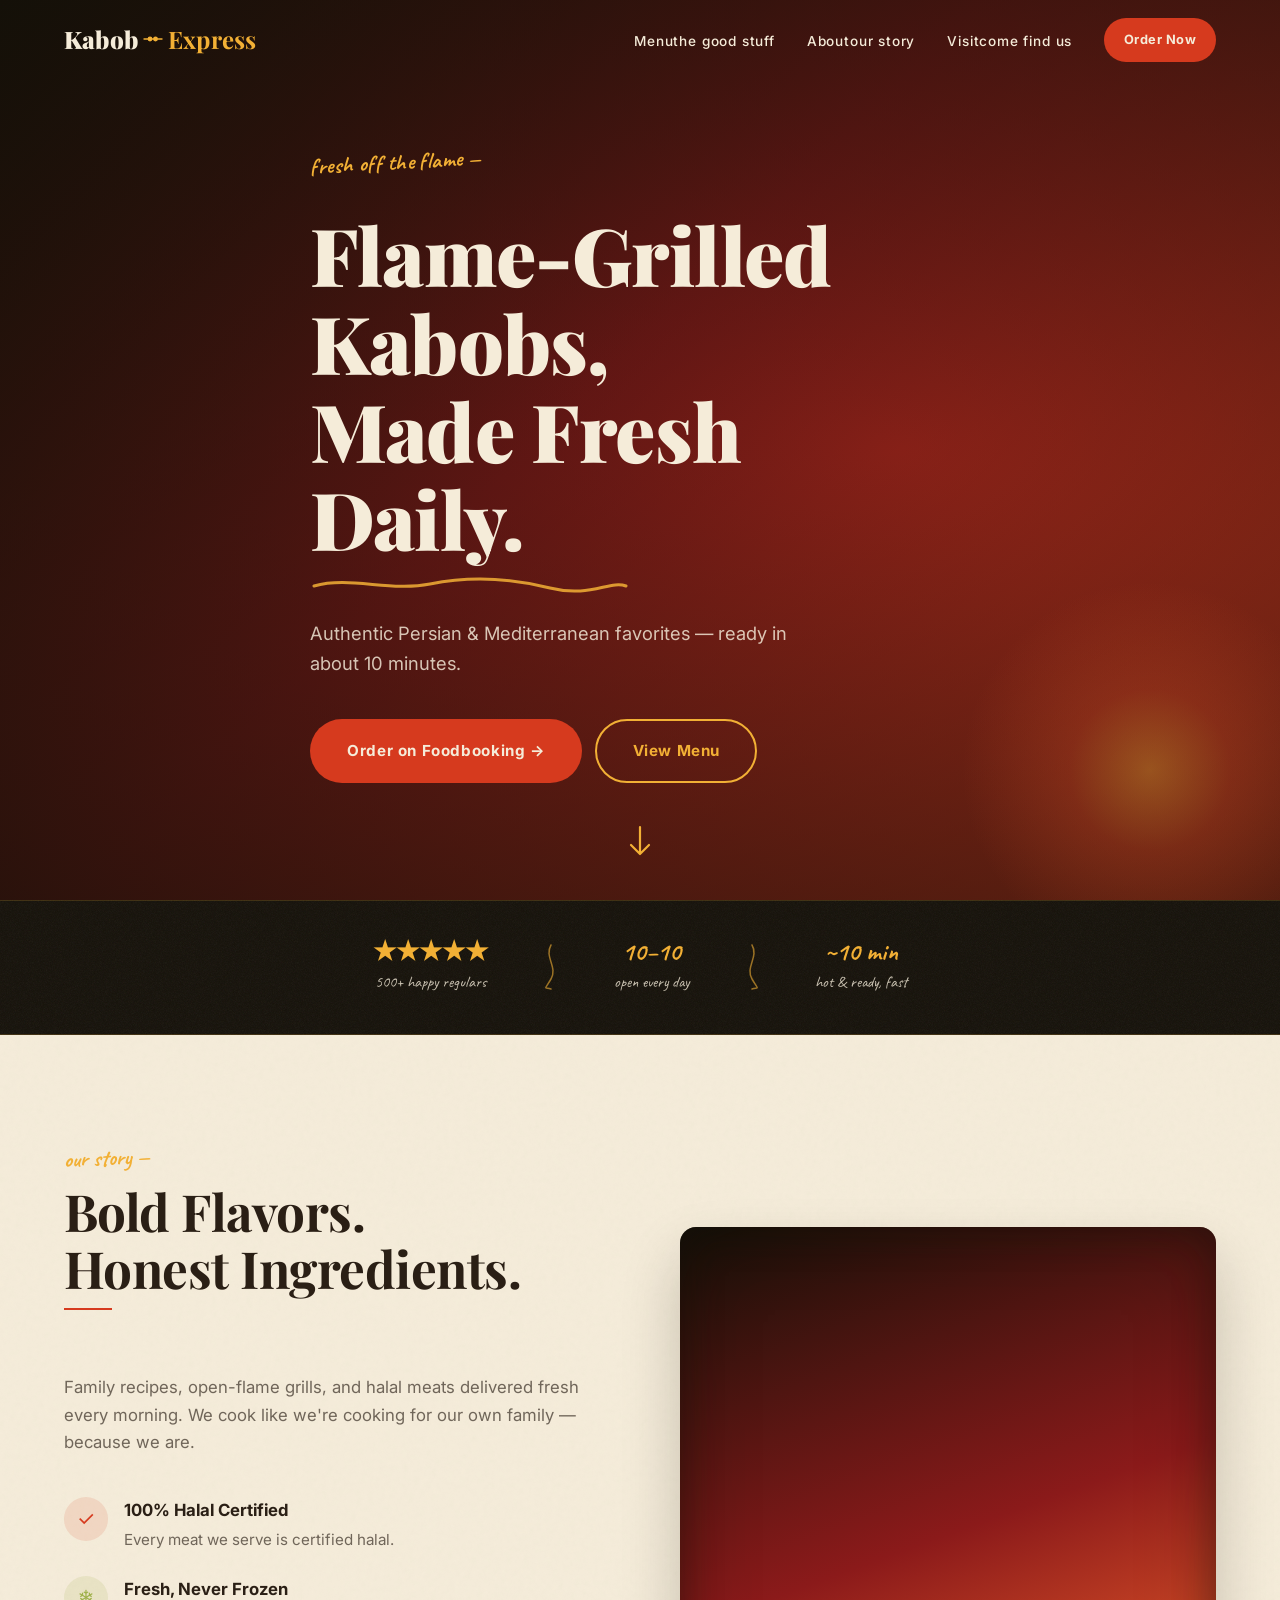
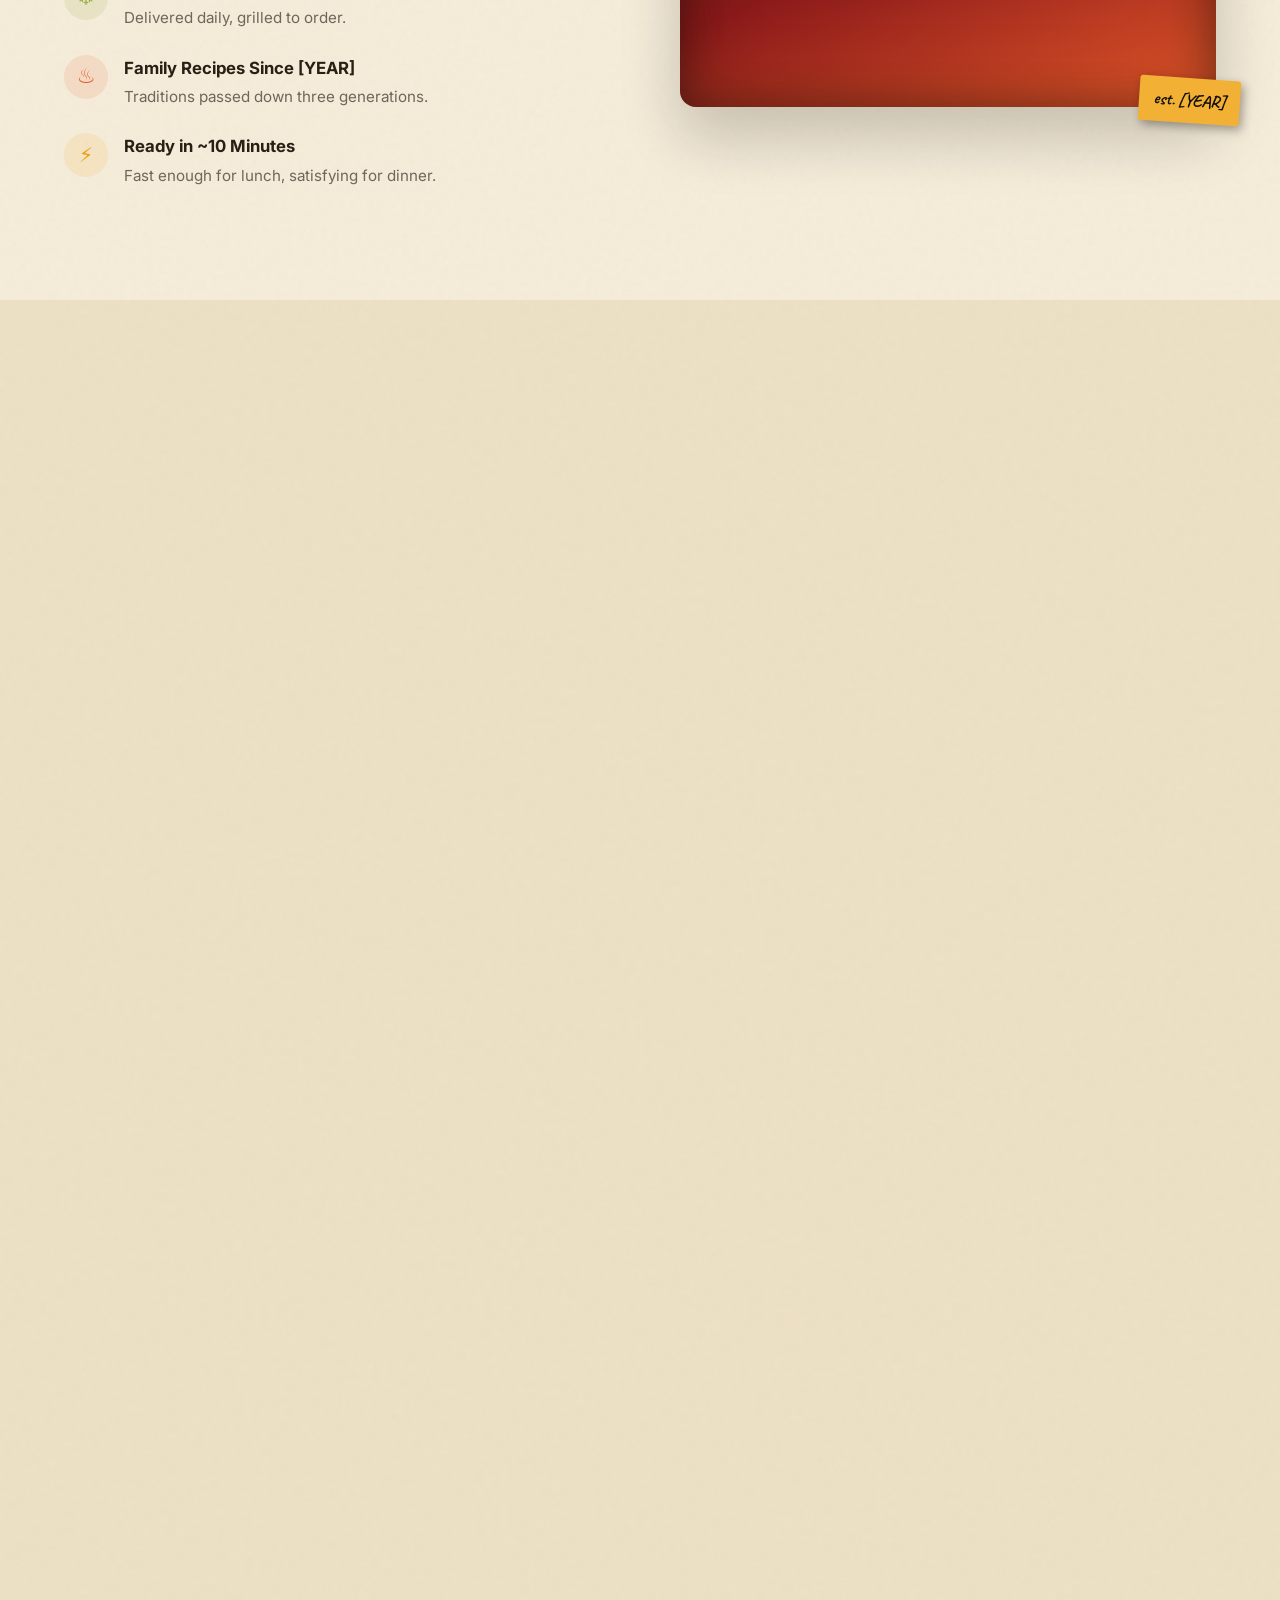
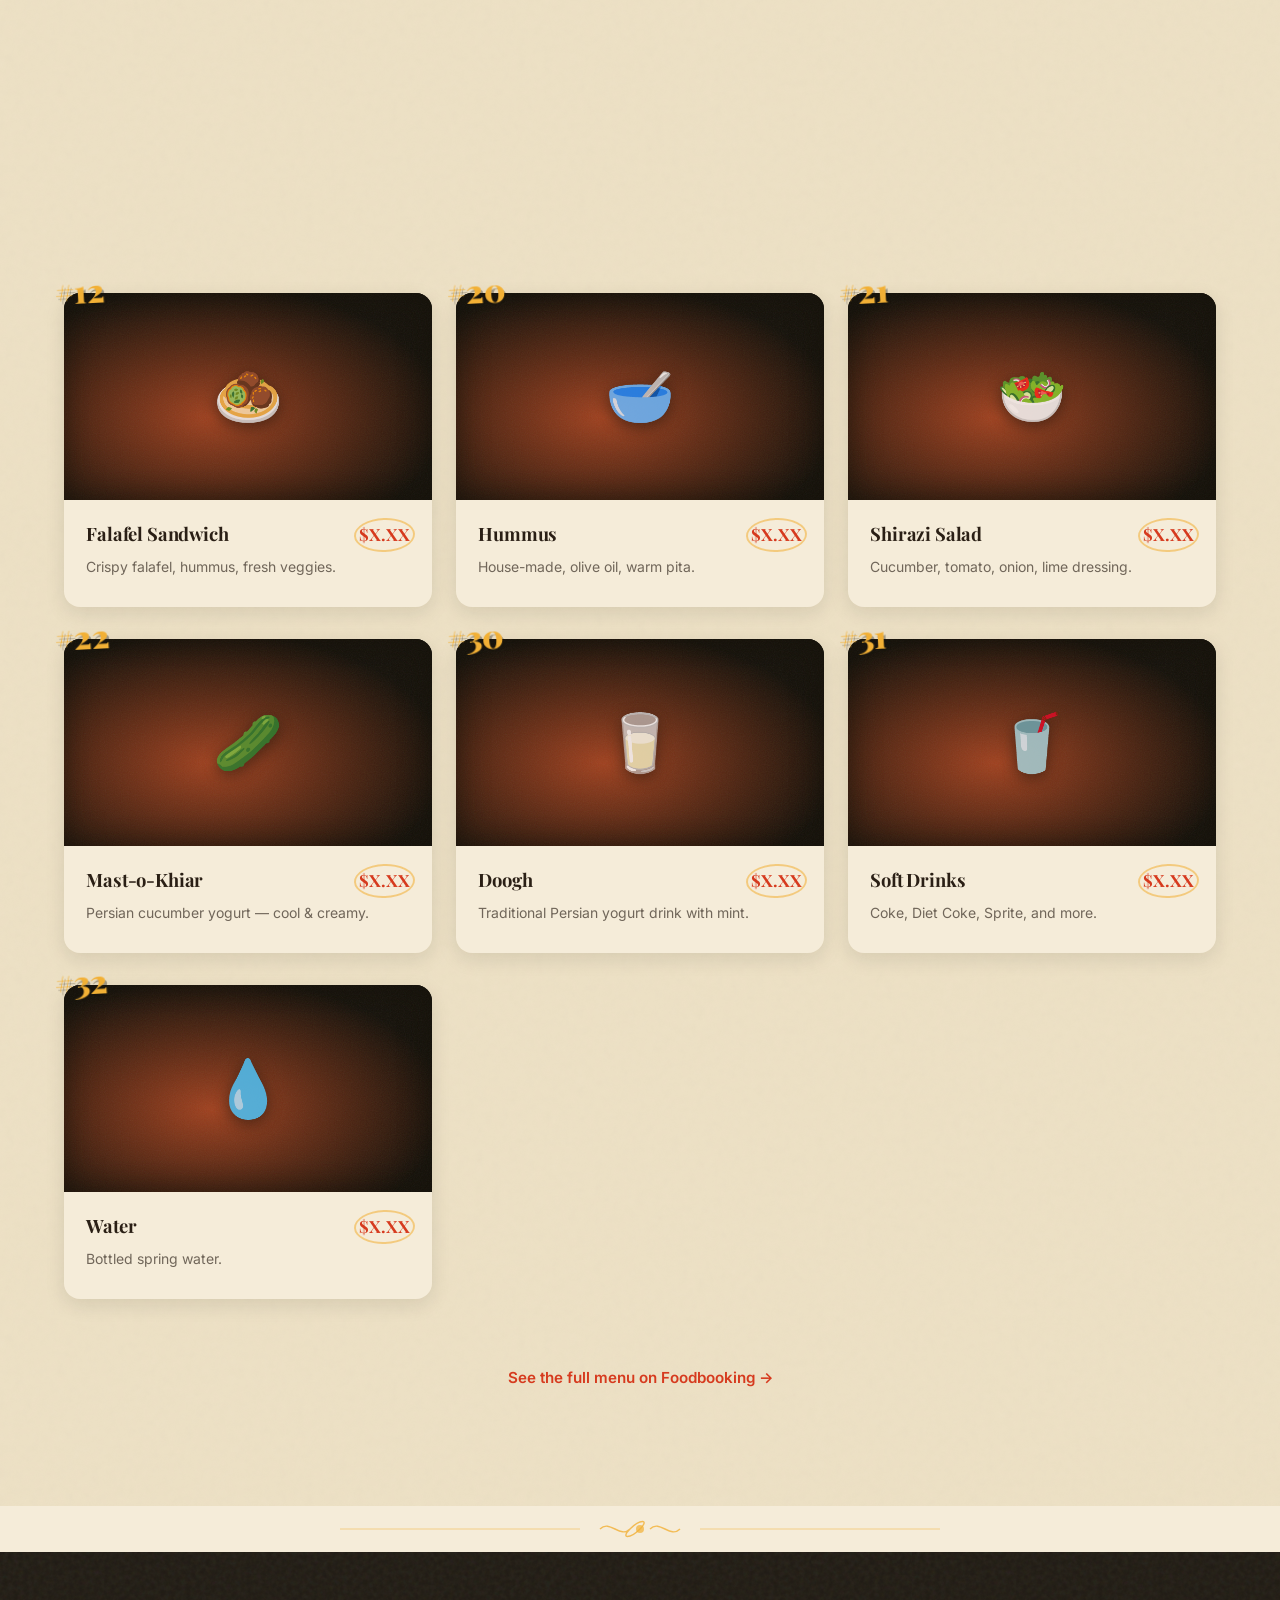
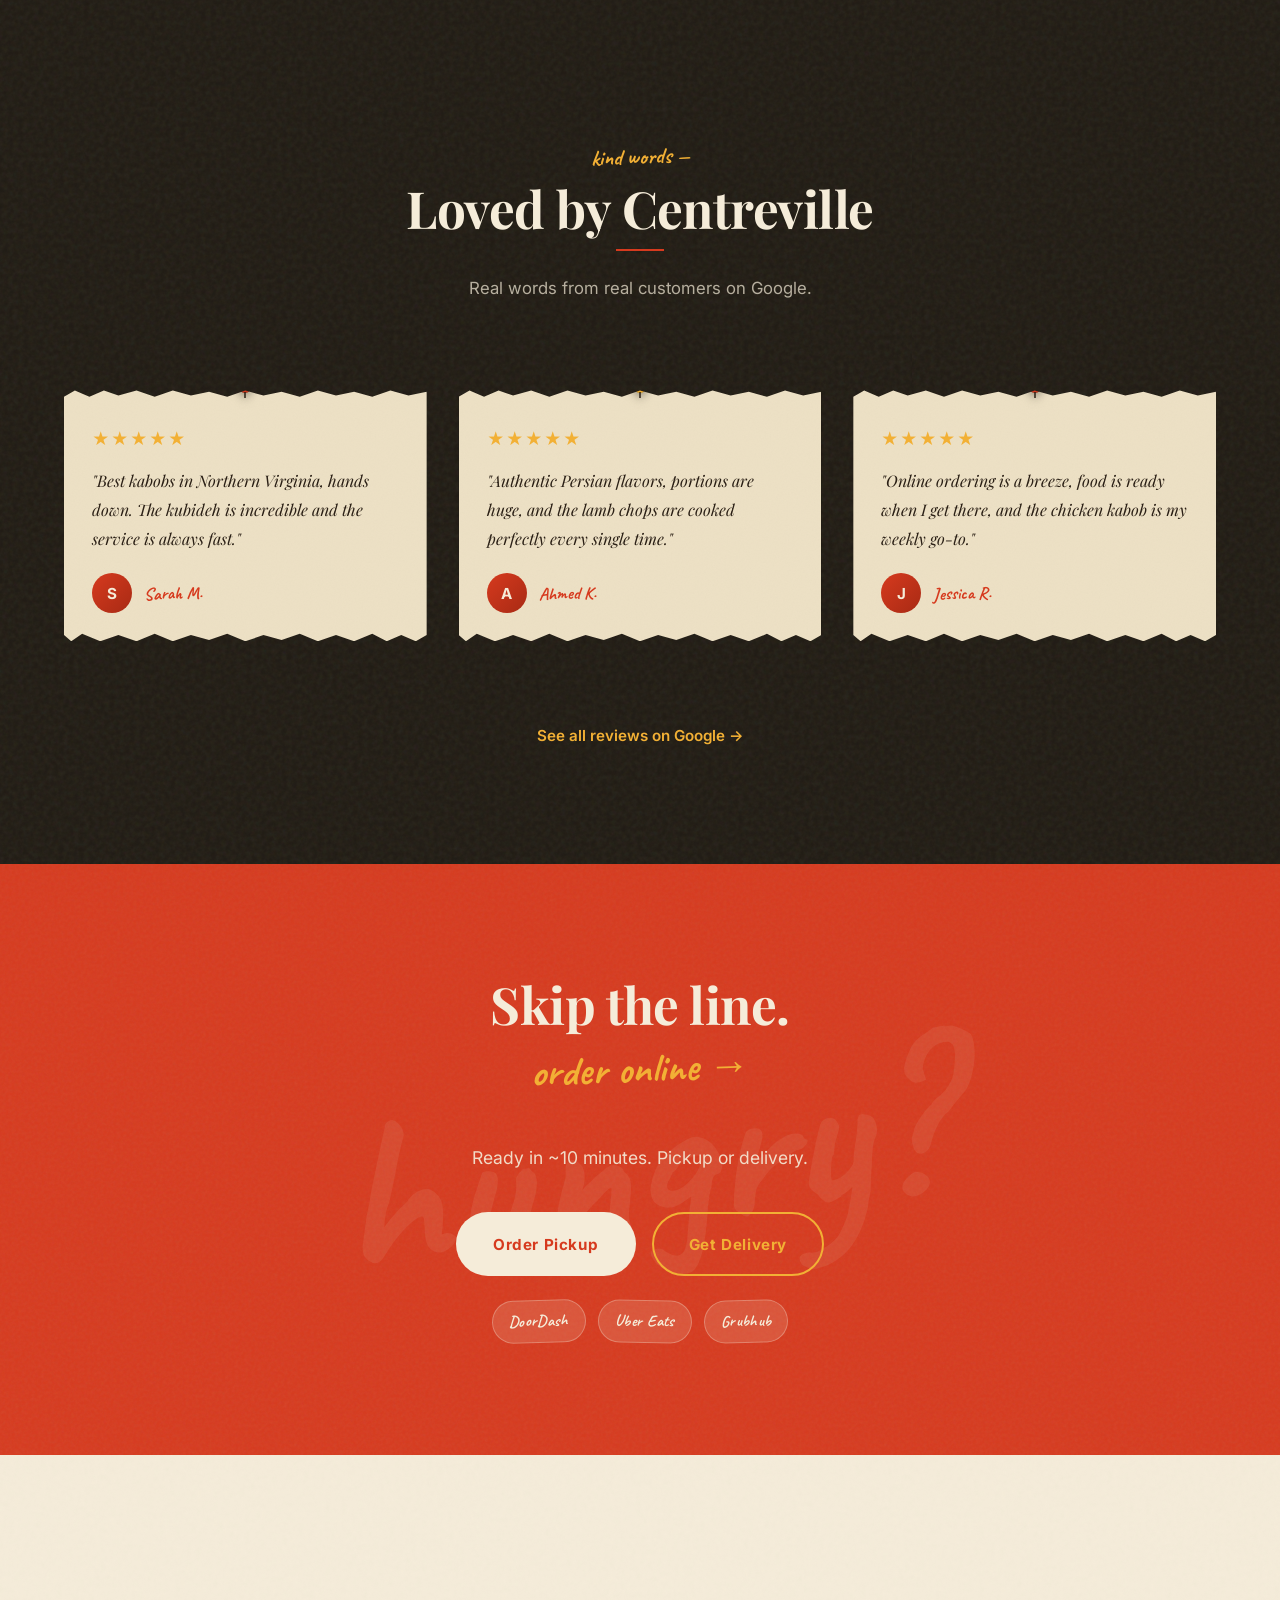
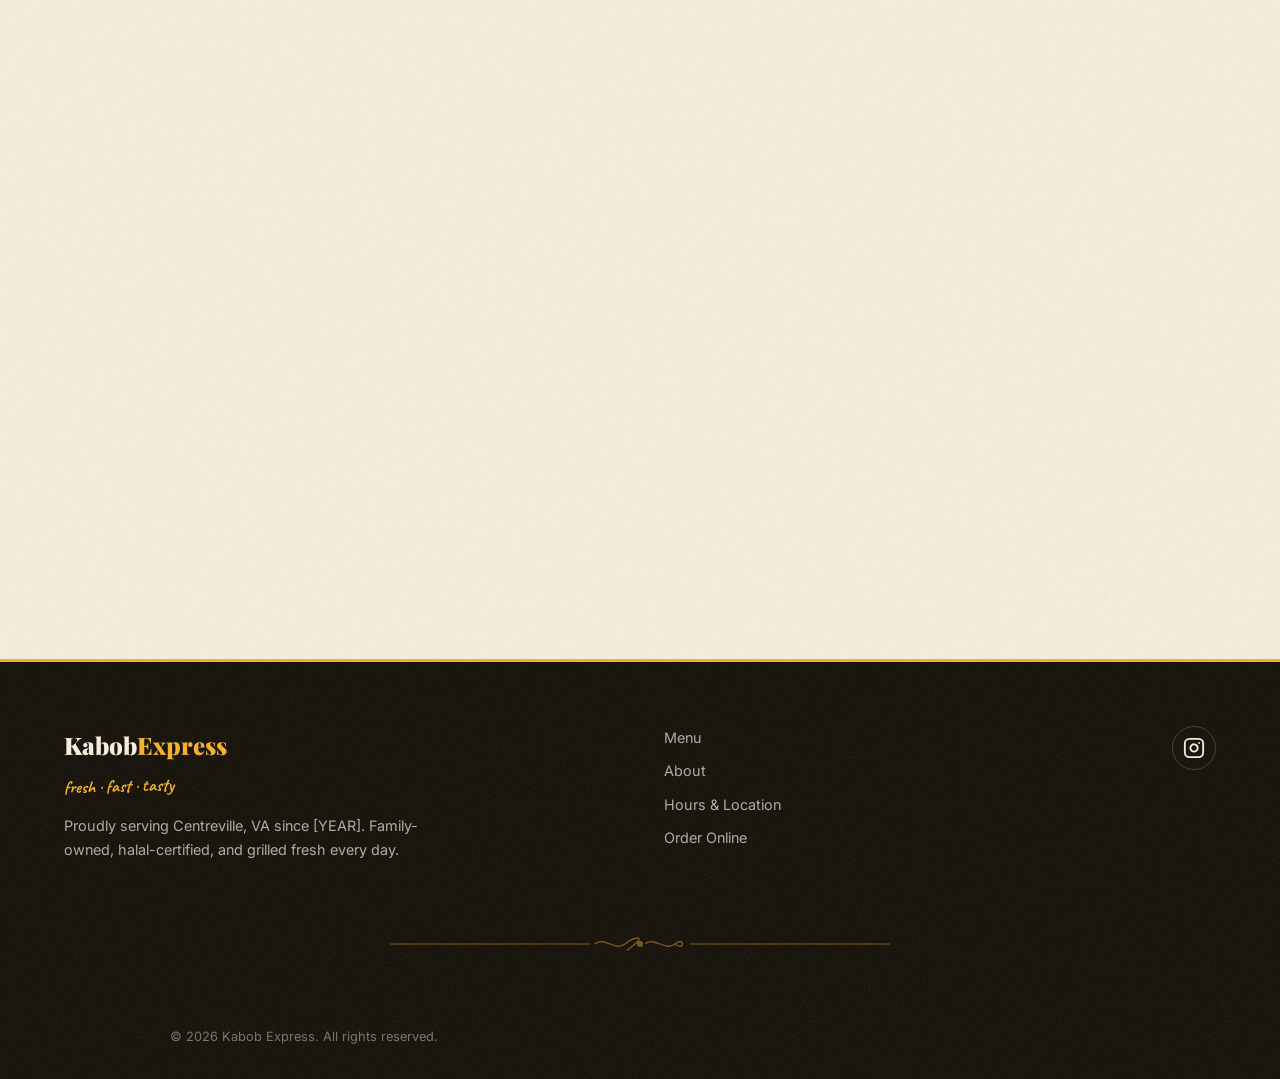
==== commit 89189857: "Rewire bazaar redesign: card-as-link menu + working JS - Make every menu card a clickable <a> to Foo" ====
--- a/index.html
+++ b/index.html
@@ -1,16 +1,13 @@
 <!DOCTYPE html>
 <!--
-  Kabob Express — index.html
+  Kabob Express — index.html (Rustic Bazaar Redesign)
   Values to swap in:
     • All $X.XX price placeholders on menu cards
-    • [YEAR] in About section and footer with the actual founding year
+    • [YEAR] in About / Est. note / footer with real founding year
     • Google Maps iframe: replace YOUR_API_KEY with a real Maps Embed API key
-      (get one free at console.cloud.google.com → Maps Embed API)
-    • DoorDash / Uber Eats direct restaurant links in the Order CTA and footer
-    • Instagram handle @eatkabob — verify this is current
-    • images/hero.jpg — add a high-quality photo of the grill/food for production
-    • images/kitchen.jpg — add a photo of the kitchen or cooking process
-    • images/og-cover.jpg — social sharing preview image (1200×630px)
+    • Foodbooking per-item deep-link pattern — see buildOrderUrl() in js/main.js
+    • DoorDash / Uber Eats / Grubhub direct restaurant links
+    • images/hero.jpg, images/kitchen.jpg, images/og-cover.jpg
 -->
 <html lang="en">
 <head>
@@ -18,9 +15,8 @@
   <meta name="viewport" content="width=device-width, initial-scale=1.0" />
   <title>Kabob Express | Fresh · Fast · Tasty — Centreville, VA</title>
   <meta name="description" content="Authentic Persian & Mediterranean kabobs, gyros, and rice plates in Centreville, VA. Halal. Open daily 10 AM–10 PM. Order online for pickup or delivery." />
-  <meta name="theme-color" content="#c0392b" />
-
-  <!-- Open Graph -->
+  <meta name="theme-color" content="#d63a1e" />
+
   <meta property="og:title"       content="Kabob Express | Fresh · Fast · Tasty" />
   <meta property="og:description" content="Authentic Persian & Mediterranean kabobs in Centreville, VA. Halal. Open 10–10 daily." />
   <meta property="og:type"        content="restaurant.restaurant" />
@@ -28,14 +24,12 @@
   <meta property="og:url"         content="https://kabobexpressva.com/" />
   <meta name="twitter:card"       content="summary_large_image" />
 
-  <!-- Fonts -->
   <link rel="preconnect" href="https://fonts.googleapis.com" />
   <link rel="preconnect" href="https://fonts.gstatic.com" crossorigin />
-  <link href="https://fonts.googleapis.com/css2?family=Playfair+Display:wght@700;900&family=Inter:wght@400;500;600;700&display=swap" rel="stylesheet" />
+  <link href="https://fonts.googleapis.com/css2?family=Caveat:wght@400;700&family=Inter:wght@400;500;600;700&family=Playfair+Display:wght@700;900&display=swap" rel="stylesheet" />
 
   <link rel="stylesheet" href="css/styles.css" />
 
-  <!-- LocalBusiness Schema -->
   <script type="application/ld+json">
   {
     "@context": "https://schema.org",
@@ -68,16 +62,24 @@
 <body>
 
   <!-- ============================================================
-       NAV — transparent on load, scrolled state handled by JS
+       NAV — transparent on hero, char-dark after 80px scroll
   ============================================================ -->
   <header class="site-header" id="siteHeader">
     <div class="container nav-inner">
-      <a href="#home" class="logo" aria-label="Kabob Express home">Kabob<span>Express</span></a>
+      <a href="#home" class="logo" aria-label="Kabob Express home">
+        Kabob<!--
+        --><svg class="logo-skewer" width="20" height="14" viewBox="0 0 20 14" fill="none" aria-hidden="true">
+          <line x1="1" y1="7" x2="19" y2="7" stroke="currentColor" stroke-width="1.4" stroke-linecap="round"/>
+          <circle cx="7" cy="7" r="2.4" fill="currentColor"/>
+          <circle cx="12.5" cy="7" r="2.4" fill="currentColor"/>
+        </svg><!--
+        --><span>Express</span>
+      </a>
       <nav aria-label="Primary">
         <ul class="nav-links" id="navLinks">
-          <li><a href="#menu">Menu</a></li>
-          <li><a href="#why">About</a></li>
-          <li><a href="#location">Visit</a></li>
+          <li><a href="#menu">Menu<span class="nav-sublabel">the good stuff</span></a></li>
+          <li><a href="#why">About<span class="nav-sublabel">our story</span></a></li>
+          <li><a href="#location">Visit<span class="nav-sublabel">come find us</span></a></li>
           <li>
             <a href="https://www.foodbooking.com/ordering/restaurant/menu?restaurant_uid=f6103d83-5b9a-4239-a2ed-28c141ca7d15"
                target="_blank" rel="noopener"
@@ -93,84 +95,110 @@
   </header>
 
   <!-- ============================================================
-       HERO — full viewport, left-aligned editorial layout
+       HERO — warm gradient, steam, ember glow, Caveat scrawl
   ============================================================ -->
   <section class="hero" id="home">
     <div class="hero-bg" role="img" aria-label="Sizzling kabobs on the grill"></div>
     <div class="hero-overlay"></div>
+
+    <!-- Animated steam rising from bottom-left -->
+    <svg class="hero-steam" viewBox="0 0 160 260" aria-hidden="true">
+      <path class="steam-path sp1" d="M30 250 C 20 210, 50 180, 35 140 C 20 100, 55 70, 40 30"/>
+      <path class="steam-path sp2" d="M70 250 C 85 215, 55 185, 75 150 C 95 115, 60 85, 80 45"/>
+      <path class="steam-path sp3" d="M110 250 C 100 220, 125 190, 108 155 C 90 115, 120 80, 105 40"/>
+      <path class="steam-path sp4" d="M140 250 C 150 220, 128 190, 145 155 C 160 120, 135 90, 150 55"/>
+    </svg>
+
+    <!-- Bottom-right breathing ember orb -->
+    <div class="hero-ember-glow" aria-hidden="true"></div>
+
     <div class="container hero-content">
-      <p class="hero-tagline">Fresh · Fast · Tasty</p>
+      <p class="hero-tagline">fresh off the flame —</p>
       <h1>Flame-Grilled Kabobs,<br>Made Fresh Daily.</h1>
+      <svg class="hero-scribble" viewBox="0 0 320 20" aria-hidden="true">
+        <path d="M4 12 C 40 2, 80 18, 120 10 S 200 4, 240 14 S 300 6, 316 12"
+              fill="none" stroke="#f2b035" stroke-width="3" stroke-linecap="round" opacity="0.85"/>
+      </svg>
       <p class="hero-sub">Authentic Persian &amp; Mediterranean favorites — ready in about 10 minutes.</p>
       <div class="hero-cta">
         <a href="https://www.foodbooking.com/ordering/restaurant/menu?restaurant_uid=f6103d83-5b9a-4239-a2ed-28c141ca7d15"
            target="_blank" rel="noopener"
-           class="btn btn-primary btn-lg">Order Online</a>
-        <a href="#menu" class="btn btn-outline-light btn-lg">View Menu</a>
-      </div>
-    </div>
+           class="btn btn-primary btn-lg">Order on Foodbooking →</a>
+        <a href="#menu" class="btn btn-outline-saffron btn-lg">View Menu</a>
+      </div>
+    </div>
+
     <a href="#proof" class="scroll-indicator" aria-label="Scroll down">
-      <span></span>
+      <svg width="28" height="36" viewBox="0 0 28 36" fill="none" aria-hidden="true">
+        <path d="M14 3 L14 28 M5 21 L14 30 L23 21"
+              stroke="currentColor" stroke-width="2.2" stroke-linecap="round" stroke-linejoin="round"/>
+      </svg>
     </a>
   </section>
 
   <!-- ============================================================
-       SOCIAL PROOF STRIP — dark, gold dividers
+       SOCIAL PROOF STRIP — char + grain, Caveat labels
   ============================================================ -->
   <section class="proof-strip" id="proof" aria-label="Why customers love us">
     <div class="container proof-inner">
       <div class="proof-item reveal" style="--i:0">
-        <span class="stars" aria-label="5 stars">★★★★★</span>
-        <span class="proof-label">500+ Google Reviews</span>
-      </div>
-      <div class="proof-divider" aria-hidden="true"></div>
+        <span class="proof-num">★★★★★</span>
+        <span class="proof-label">500+ happy regulars</span>
+      </div>
+      <svg class="proof-divider" viewBox="0 0 30 48" aria-hidden="true">
+        <path d="M15 2 C 8 14, 22 24, 15 36 S 8 44, 15 46"
+              fill="none" stroke="#f2b035" stroke-width="1.5" stroke-linecap="round"/>
+      </svg>
       <div class="proof-item reveal" style="--i:1">
-        <span class="proof-icon" aria-hidden="true">🕙</span>
-        <span class="proof-label">Open Daily · 10 AM – 10 PM</span>
-      </div>
-      <div class="proof-divider" aria-hidden="true"></div>
+        <span class="proof-num">10–10</span>
+        <span class="proof-label">open every day</span>
+      </div>
+      <svg class="proof-divider" viewBox="0 0 30 48" aria-hidden="true">
+        <path d="M15 2 C 22 14, 8 24, 15 36 S 22 44, 15 46"
+              fill="none" stroke="#f2b035" stroke-width="1.5" stroke-linecap="round"/>
+      </svg>
       <div class="proof-item reveal" style="--i:2">
-        <span class="proof-icon" aria-hidden="true">⚡</span>
-        <span class="proof-label">Ready in ~10 Minutes</span>
+        <span class="proof-num">~10 min</span>
+        <span class="proof-label">hot & ready, fast</span>
       </div>
     </div>
   </section>
 
   <!-- ============================================================
-       ABOUT / WHY — warm cream, 2-col grid
+       WHY US — parchment, Caveat-labeled, varied icons
   ============================================================ -->
   <section class="why section" id="why">
     <div class="container why-grid">
       <div class="why-text reveal" style="--i:0">
-        <span class="section-label">Our Story</span>
+        <span class="section-label">our story —</span>
         <div class="section-head">
           <h2>Bold Flavors.<br>Honest Ingredients.</h2>
         </div>
         <p class="section-sub">Family recipes, open-flame grills, and halal meats delivered fresh every morning. We cook like we're cooking for our own family — because we are.</p>
         <ul class="why-list">
           <li>
-            <span class="why-icon" aria-hidden="true">✓</span>
+            <span class="why-icon halal" aria-hidden="true">✓</span>
             <div>
               <strong>100% Halal Certified</strong>
               <p>Every meat we serve is certified halal.</p>
             </div>
           </li>
           <li>
-            <span class="why-icon" aria-hidden="true">❄</span>
+            <span class="why-icon fresh" aria-hidden="true">❄</span>
             <div>
               <strong>Fresh, Never Frozen</strong>
               <p>Delivered daily, grilled to order.</p>
             </div>
           </li>
           <li>
-            <span class="why-icon" aria-hidden="true">♨</span>
+            <span class="why-icon family" aria-hidden="true">♨</span>
             <div>
               <strong>Family Recipes Since [YEAR]</strong>
               <p>Traditions passed down three generations.</p>
             </div>
           </li>
           <li>
-            <span class="why-icon" aria-hidden="true">⚡</span>
+            <span class="why-icon fast" aria-hidden="true">⚡</span>
             <div>
               <strong>Ready in ~10 Minutes</strong>
               <p>Fast enough for lunch, satisfying for dinner.</p>
@@ -178,252 +206,361 @@
           </li>
         </ul>
       </div>
-      <div class="why-image reveal" style="--i:1"
-           role="img" aria-label="Kabob Express kitchen with charcoal grill"></div>
+      <div class="why-image-wrap reveal" style="--i:1">
+        <div class="why-image"
+             role="img" aria-label="Kabob Express kitchen with charcoal grill"></div>
+        <span class="why-est-note">est. [YEAR]</span>
+      </div>
     </div>
   </section>
 
   <!-- ============================================================
-       MENU — white bg, filter pills, 3-col responsive grid
+       MENU — whole-card links, item-num placards bleed off corner
   ============================================================ -->
   <section class="menu section" id="menu">
     <div class="container">
       <div class="section-head reveal">
-        <span class="section-label">Our Menu</span>
+        <span class="section-label">from the grill —</span>
         <h2>Grilled Fresh,<br>Just for You</h2>
         <p class="section-sub">Every dish is made to order with premium halal meats and traditional seasonings.</p>
       </div>
 
       <div class="menu-filters reveal" role="tablist" aria-label="Menu categories">
-        <button class="filter-pill active" data-filter="all"         role="tab" aria-selected="true">All</button>
-        <button class="filter-pill"        data-filter="kabobs"      role="tab" aria-selected="false">Kabobs</button>
-        <button class="filter-pill"        data-filter="rice"        role="tab" aria-selected="false">Rice Plates</button>
-        <button class="filter-pill"        data-filter="sandwiches"  role="tab" aria-selected="false">Sandwiches</button>
-        <button class="filter-pill"        data-filter="sides"       role="tab" aria-selected="false">Sides</button>
-        <button class="filter-pill"        data-filter="drinks"      role="tab" aria-selected="false">Drinks</button>
+        <button class="filter-pill active" data-filter="all"        role="tab" aria-selected="true">All</button>
+        <button class="filter-pill"        data-filter="kabobs"     role="tab" aria-selected="false">Kabobs</button>
+        <button class="filter-pill"        data-filter="rice"       role="tab" aria-selected="false">Rice Plates</button>
+        <button class="filter-pill"        data-filter="sandwiches" role="tab" aria-selected="false">Sandwiches</button>
+        <button class="filter-pill"        data-filter="sides"      role="tab" aria-selected="false">Sides</button>
+        <button class="filter-pill"        data-filter="drinks"     role="tab" aria-selected="false">Drinks</button>
       </div>
 
       <div class="menu-grid" id="menuGrid">
 
         <!-- KABOBS -->
-        <article class="menu-card reveal" data-category="kabobs" style="--i:0">
-          <div class="menu-img" data-emoji="🍢" role="img" aria-label="Kubideh kabob with saffron rice">
-            <span class="badge-popular">🔥 Best Seller</span>
-          </div>
-          <div class="menu-body">
-            <div class="menu-head">
-              <h3><span class="item-num">#1</span>Kubideh Kabob</h3>
-              <span class="price">$X.XX</span>
-            </div>
-            <p>Seasoned ground beef, saffron rice, grilled tomato.</p>
-            <a class="btn-add" href="https://www.foodbooking.com/ordering/restaurant/menu?restaurant_uid=f6103d83-5b9a-4239-a2ed-28c141ca7d15" target="_blank" rel="noopener">Add to Order →</a>
-          </div>
-        </article>
-
-        <article class="menu-card reveal" data-category="kabobs" style="--i:1">
-          <div class="menu-img" data-emoji="🍗" role="img" aria-label="Chicken kabob with basmati rice">
-            <span class="badge-popular">🔥 Best Seller</span>
-          </div>
-          <div class="menu-body">
-            <div class="menu-head">
-              <h3><span class="item-num">#2</span>Chicken Kabob</h3>
-              <span class="price">$X.XX</span>
-            </div>
-            <p>Marinated boneless thighs, basmati rice, fresh herbs.</p>
-            <a class="btn-add" href="https://www.foodbooking.com/ordering/restaurant/menu?restaurant_uid=f6103d83-5b9a-4239-a2ed-28c141ca7d15" target="_blank" rel="noopener">Add to Order →</a>
-          </div>
-        </article>
-
-        <article class="menu-card reveal" data-category="kabobs" style="--i:2">
-          <div class="menu-img" data-emoji="🥩" role="img" aria-label="Beef kabob chunks charred on skewers">
-            <span class="badge-popular">🔥 Best Seller</span>
-          </div>
-          <div class="menu-body">
-            <div class="menu-head">
-              <h3><span class="item-num">#3</span>Beef Kabob</h3>
-              <span class="price">$X.XX</span>
-            </div>
-            <p>Sirloin chunks, chargrilled to perfection.</p>
-            <a class="btn-add" href="https://www.foodbooking.com/ordering/restaurant/menu?restaurant_uid=f6103d83-5b9a-4239-a2ed-28c141ca7d15" target="_blank" rel="noopener">Add to Order →</a>
-          </div>
-        </article>
-
-        <article class="menu-card reveal" data-category="kabobs" style="--i:0">
-          <div class="menu-img" data-emoji="🍽️" role="img" aria-label="Half chicken half beef combo platter"></div>
-          <div class="menu-body">
-            <div class="menu-head">
-              <h3><span class="item-num">#4</span>Chicken &amp; Beef Combo</h3>
-              <span class="price">$X.XX</span>
-            </div>
-            <p>Half portion of each kabob — the best of both.</p>
-            <a class="btn-add" href="https://www.foodbooking.com/ordering/restaurant/menu?restaurant_uid=f6103d83-5b9a-4239-a2ed-28c141ca7d15" target="_blank" rel="noopener">Add to Order →</a>
-          </div>
-        </article>
-
-        <article class="menu-card reveal" data-category="kabobs" style="--i:1">
-          <div class="menu-img" data-emoji="🦐" role="img" aria-label="Grilled jumbo shrimp skewers"></div>
-          <div class="menu-body">
-            <div class="menu-head">
-              <h3><span class="item-num">#5</span>Shrimp Kabob</h3>
-              <span class="price">$X.XX</span>
-            </div>
-            <p>Grilled jumbo shrimp, lemon butter, fresh herbs.</p>
-            <a class="btn-add" href="https://www.foodbooking.com/ordering/restaurant/menu?restaurant_uid=f6103d83-5b9a-4239-a2ed-28c141ca7d15" target="_blank" rel="noopener">Add to Order →</a>
-          </div>
-        </article>
-
-        <article class="menu-card reveal" data-category="kabobs" style="--i:2">
-          <div class="menu-img" data-emoji="🍖" role="img" aria-label="Grilled lamb chops with saffron rice"></div>
-          <div class="menu-body">
-            <div class="menu-head">
-              <h3><span class="item-num">#13</span>Lamb Chops</h3>
-              <span class="price">$X.XX</span>
-            </div>
-            <p>Premium chops, house marinade, saffron rice.</p>
-            <a class="btn-add" href="https://www.foodbooking.com/ordering/restaurant/menu?restaurant_uid=f6103d83-5b9a-4239-a2ed-28c141ca7d15" target="_blank" rel="noopener">Add to Order →</a>
-          </div>
-        </article>
+        <div class="card-wrap reveal" data-category="kabobs" style="--i:0">
+          <span class="card-num" aria-hidden="true">#1</span>
+          <a class="menu-card" data-item="kubideh"
+             href="https://www.foodbooking.com/ordering/restaurant/menu?restaurant_uid=f6103d83-5b9a-4239-a2ed-28c141ca7d15"
+             target="_blank" rel="noopener" aria-label="Order Kubideh Kabob on Foodbooking">
+            <div class="menu-img" role="img" aria-label="Kubideh kabob with saffron rice">
+              <span class="badge-popular">chef's pick</span>
+              <span class="menu-img-emoji" aria-hidden="true">🍢</span>
+            </div>
+            <div class="menu-body">
+              <div class="menu-head">
+                <h3>Kubideh Kabob</h3>
+                <span class="price">$X.XX</span>
+              </div>
+              <p>Seasoned ground beef, saffron rice, grilled tomato.</p>
+            </div>
+          </a>
+        </div>
+
+        <div class="card-wrap reveal" data-category="kabobs" style="--i:1">
+          <span class="card-num" aria-hidden="true">#2</span>
+          <a class="menu-card" data-item="chicken-kabob"
+             href="https://www.foodbooking.com/ordering/restaurant/menu?restaurant_uid=f6103d83-5b9a-4239-a2ed-28c141ca7d15"
+             target="_blank" rel="noopener" aria-label="Order Chicken Kabob on Foodbooking">
+            <div class="menu-img" role="img" aria-label="Chicken kabob with basmati rice">
+              <span class="badge-popular">chef's pick</span>
+              <span class="menu-img-emoji" aria-hidden="true">🍗</span>
+            </div>
+            <div class="menu-body">
+              <div class="menu-head">
+                <h3>Chicken Kabob</h3>
+                <span class="price">$X.XX</span>
+              </div>
+              <p>Marinated boneless thighs, basmati rice, fresh herbs.</p>
+            </div>
+          </a>
+        </div>
+
+        <div class="card-wrap reveal" data-category="kabobs" style="--i:2">
+          <span class="card-num" aria-hidden="true">#3</span>
+          <a class="menu-card" data-item="beef-kabob"
+             href="https://www.foodbooking.com/ordering/restaurant/menu?restaurant_uid=f6103d83-5b9a-4239-a2ed-28c141ca7d15"
+             target="_blank" rel="noopener" aria-label="Order Beef Kabob on Foodbooking">
+            <div class="menu-img" role="img" aria-label="Beef kabob chunks charred on skewers">
+              <span class="badge-popular">chef's pick</span>
+              <span class="menu-img-emoji" aria-hidden="true">🥩</span>
+            </div>
+            <div class="menu-body">
+              <div class="menu-head">
+                <h3>Beef Kabob</h3>
+                <span class="price">$X.XX</span>
+              </div>
+              <p>Sirloin chunks, chargrilled to perfection.</p>
+            </div>
+          </a>
+        </div>
+
+        <div class="card-wrap reveal" data-category="kabobs" style="--i:0">
+          <span class="card-num" aria-hidden="true">#4</span>
+          <a class="menu-card" data-item="combo-kabob"
+             href="https://www.foodbooking.com/ordering/restaurant/menu?restaurant_uid=f6103d83-5b9a-4239-a2ed-28c141ca7d15"
+             target="_blank" rel="noopener" aria-label="Order Chicken and Beef Combo on Foodbooking">
+            <div class="menu-img" role="img" aria-label="Half chicken half beef combo platter">
+              <span class="menu-img-emoji" aria-hidden="true">🍽️</span>
+            </div>
+            <div class="menu-body">
+              <div class="menu-head">
+                <h3>Chicken &amp; Beef Combo</h3>
+                <span class="price">$X.XX</span>
+              </div>
+              <p>Half portion of each kabob — the best of both.</p>
+            </div>
+          </a>
+        </div>
+
+        <div class="card-wrap reveal" data-category="kabobs" style="--i:1">
+          <span class="card-num" aria-hidden="true">#5</span>
+          <a class="menu-card" data-item="shrimp-kabob"
+             href="https://www.foodbooking.com/ordering/restaurant/menu?restaurant_uid=f6103d83-5b9a-4239-a2ed-28c141ca7d15"
+             target="_blank" rel="noopener" aria-label="Order Shrimp Kabob on Foodbooking">
+            <div class="menu-img" role="img" aria-label="Grilled jumbo shrimp skewers">
+              <span class="menu-img-emoji" aria-hidden="true">🦐</span>
+            </div>
+            <div class="menu-body">
+              <div class="menu-head">
+                <h3>Shrimp Kabob</h3>
+                <span class="price">$X.XX</span>
+              </div>
+              <p>Grilled jumbo shrimp, lemon butter, fresh herbs.</p>
+            </div>
+          </a>
+        </div>
+
+        <div class="card-wrap reveal" data-category="kabobs" style="--i:2">
+          <span class="card-num" aria-hidden="true">#13</span>
+          <a class="menu-card" data-item="lamb-chops"
+             href="https://www.foodbooking.com/ordering/restaurant/menu?restaurant_uid=f6103d83-5b9a-4239-a2ed-28c141ca7d15"
+             target="_blank" rel="noopener" aria-label="Order Lamb Chops on Foodbooking">
+            <div class="menu-img" role="img" aria-label="Grilled lamb chops with saffron rice">
+              <span class="menu-img-emoji" aria-hidden="true">🍖</span>
+            </div>
+            <div class="menu-body">
+              <div class="menu-head">
+                <h3>Lamb Chops</h3>
+                <span class="price">$X.XX</span>
+              </div>
+              <p>Premium chops, house marinade, saffron rice.</p>
+            </div>
+          </a>
+        </div>
 
         <!-- RICE PLATES -->
-        <article class="menu-card reveal" data-category="rice" style="--i:0">
-          <div class="menu-img" data-emoji="🍚" role="img" aria-label="Gyro over basmati rice"></div>
-          <div class="menu-body">
-            <div class="menu-head">
-              <h3><span class="item-num">#17</span>Gyro Over Rice</h3>
-              <span class="price">$X.XX</span>
-            </div>
-            <p>Shaved gyro, basmati, signature sauces.</p>
-            <a class="btn-add" href="https://www.foodbooking.com/ordering/restaurant/menu?restaurant_uid=f6103d83-5b9a-4239-a2ed-28c141ca7d15" target="_blank" rel="noopener">Add to Order →</a>
-          </div>
-        </article>
+        <div class="card-wrap reveal" data-category="rice" style="--i:0">
+          <span class="card-num" aria-hidden="true">#17</span>
+          <a class="menu-card" data-item="gyro-rice"
+             href="https://www.foodbooking.com/ordering/restaurant/menu?restaurant_uid=f6103d83-5b9a-4239-a2ed-28c141ca7d15"
+             target="_blank" rel="noopener" aria-label="Order Gyro Over Rice on Foodbooking">
+            <div class="menu-img" role="img" aria-label="Gyro over basmati rice">
+              <span class="menu-img-emoji" aria-hidden="true">🍚</span>
+            </div>
+            <div class="menu-body">
+              <div class="menu-head">
+                <h3>Gyro Over Rice</h3>
+                <span class="price">$X.XX</span>
+              </div>
+              <p>Shaved gyro, basmati, signature sauces.</p>
+            </div>
+          </a>
+        </div>
 
         <!-- SANDWICHES -->
-        <article class="menu-card reveal" data-category="sandwiches" style="--i:0">
-          <div class="menu-img" data-emoji="🌯" role="img" aria-label="Gyro sandwich with tzatziki"></div>
-          <div class="menu-body">
-            <div class="menu-head">
-              <h3><span class="item-num">#10</span>Gyro Sandwich</h3>
-              <span class="price">$X.XX</span>
-            </div>
-            <p>Classic gyro, warm pita, tzatziki, tomato, red onion.</p>
-            <a class="btn-add" href="https://www.foodbooking.com/ordering/restaurant/menu?restaurant_uid=f6103d83-5b9a-4239-a2ed-28c141ca7d15" target="_blank" rel="noopener">Add to Order →</a>
-          </div>
-        </article>
-
-        <article class="menu-card reveal" data-category="sandwiches" style="--i:1">
-          <div class="menu-img" data-emoji="🥙" role="img" aria-label="Grilled chicken sandwich in pita"></div>
-          <div class="menu-body">
-            <div class="menu-head">
-              <h3><span class="item-num">#11</span>Chicken Sandwich</h3>
-              <span class="price">$X.XX</span>
-            </div>
-            <p>Grilled chicken, garlic sauce, pickles, pita.</p>
-            <a class="btn-add" href="https://www.foodbooking.com/ordering/restaurant/menu?restaurant_uid=f6103d83-5b9a-4239-a2ed-28c141ca7d15" target="_blank" rel="noopener">Add to Order →</a>
-          </div>
-        </article>
-
-        <article class="menu-card reveal" data-category="sandwiches" style="--i:2">
-          <div class="menu-img" data-emoji="🧆" role="img" aria-label="Crispy falafel sandwich with hummus"></div>
-          <div class="menu-body">
-            <div class="menu-head">
-              <h3><span class="item-num">#12</span>Falafel Sandwich</h3>
-              <span class="price">$X.XX</span>
-            </div>
-            <p>Crispy falafel, hummus, fresh veggies.</p>
-            <a class="btn-add" href="https://www.foodbooking.com/ordering/restaurant/menu?restaurant_uid=f6103d83-5b9a-4239-a2ed-28c141ca7d15" target="_blank" rel="noopener">Add to Order →</a>
-          </div>
-        </article>
+        <div class="card-wrap reveal" data-category="sandwiches" style="--i:0">
+          <span class="card-num" aria-hidden="true">#10</span>
+          <a class="menu-card" data-item="gyro-sandwich"
+             href="https://www.foodbooking.com/ordering/restaurant/menu?restaurant_uid=f6103d83-5b9a-4239-a2ed-28c141ca7d15"
+             target="_blank" rel="noopener" aria-label="Order Gyro Sandwich on Foodbooking">
+            <div class="menu-img" role="img" aria-label="Gyro sandwich with tzatziki">
+              <span class="menu-img-emoji" aria-hidden="true">🌯</span>
+            </div>
+            <div class="menu-body">
+              <div class="menu-head">
+                <h3>Gyro Sandwich</h3>
+                <span class="price">$X.XX</span>
+              </div>
+              <p>Classic gyro, warm pita, tzatziki, tomato, red onion.</p>
+            </div>
+          </a>
+        </div>
+
+        <div class="card-wrap reveal" data-category="sandwiches" style="--i:1">
+          <span class="card-num" aria-hidden="true">#11</span>
+          <a class="menu-card" data-item="chicken-sandwich"
+             href="https://www.foodbooking.com/ordering/restaurant/menu?restaurant_uid=f6103d83-5b9a-4239-a2ed-28c141ca7d15"
+             target="_blank" rel="noopener" aria-label="Order Chicken Sandwich on Foodbooking">
+            <div class="menu-img" role="img" aria-label="Grilled chicken sandwich in pita">
+              <span class="menu-img-emoji" aria-hidden="true">🥙</span>
+            </div>
+            <div class="menu-body">
+              <div class="menu-head">
+                <h3>Chicken Sandwich</h3>
+                <span class="price">$X.XX</span>
+              </div>
+              <p>Grilled chicken, garlic sauce, pickles, pita.</p>
+            </div>
+          </a>
+        </div>
+
+        <div class="card-wrap reveal" data-category="sandwiches" style="--i:2">
+          <span class="card-num" aria-hidden="true">#12</span>
+          <a class="menu-card" data-item="falafel-sandwich"
+             href="https://www.foodbooking.com/ordering/restaurant/menu?restaurant_uid=f6103d83-5b9a-4239-a2ed-28c141ca7d15"
+             target="_blank" rel="noopener" aria-label="Order Falafel Sandwich on Foodbooking">
+            <div class="menu-img" role="img" aria-label="Crispy falafel sandwich with hummus">
+              <span class="menu-img-emoji" aria-hidden="true">🧆</span>
+            </div>
+            <div class="menu-body">
+              <div class="menu-head">
+                <h3>Falafel Sandwich</h3>
+                <span class="price">$X.XX</span>
+              </div>
+              <p>Crispy falafel, hummus, fresh veggies.</p>
+            </div>
+          </a>
+        </div>
 
         <!-- SIDES -->
-        <article class="menu-card reveal" data-category="sides" style="--i:0">
-          <div class="menu-img" data-emoji="🥣" role="img" aria-label="House-made hummus with warm pita"></div>
-          <div class="menu-body">
-            <div class="menu-head">
-              <h3><span class="item-num">#20</span>Hummus</h3>
-              <span class="price">$X.XX</span>
-            </div>
-            <p>House-made, olive oil, warm pita.</p>
-            <a class="btn-add" href="https://www.foodbooking.com/ordering/restaurant/menu?restaurant_uid=f6103d83-5b9a-4239-a2ed-28c141ca7d15" target="_blank" rel="noopener">Add to Order →</a>
-          </div>
-        </article>
-
-        <article class="menu-card reveal" data-category="sides" style="--i:1">
-          <div class="menu-img" data-emoji="🥗" role="img" aria-label="Shirazi salad with cucumber and tomato"></div>
-          <div class="menu-body">
-            <div class="menu-head">
-              <h3><span class="item-num">#21</span>Shirazi Salad</h3>
-              <span class="price">$X.XX</span>
-            </div>
-            <p>Cucumber, tomato, onion, lime dressing.</p>
-            <a class="btn-add" href="https://www.foodbooking.com/ordering/restaurant/menu?restaurant_uid=f6103d83-5b9a-4239-a2ed-28c141ca7d15" target="_blank" rel="noopener">Add to Order →</a>
-          </div>
-        </article>
-
-        <article class="menu-card reveal" data-category="sides" style="--i:2">
-          <div class="menu-img" data-emoji="🥒" role="img" aria-label="Mast-o-khiar Persian yogurt dip"></div>
-          <div class="menu-body">
-            <div class="menu-head">
-              <h3><span class="item-num">#22</span>Mast-o-Khiar</h3>
-              <span class="price">$X.XX</span>
-            </div>
-            <p>Persian cucumber yogurt — cool &amp; creamy.</p>
-            <a class="btn-add" href="https://www.foodbooking.com/ordering/restaurant/menu?restaurant_uid=f6103d83-5b9a-4239-a2ed-28c141ca7d15" target="_blank" rel="noopener">Add to Order →</a>
-          </div>
-        </article>
+        <div class="card-wrap reveal" data-category="sides" style="--i:0">
+          <span class="card-num" aria-hidden="true">#20</span>
+          <a class="menu-card" data-item="hummus"
+             href="https://www.foodbooking.com/ordering/restaurant/menu?restaurant_uid=f6103d83-5b9a-4239-a2ed-28c141ca7d15"
+             target="_blank" rel="noopener" aria-label="Order Hummus on Foodbooking">
+            <div class="menu-img" role="img" aria-label="House-made hummus with warm pita">
+              <span class="menu-img-emoji" aria-hidden="true">🥣</span>
+            </div>
+            <div class="menu-body">
+              <div class="menu-head">
+                <h3>Hummus</h3>
+                <span class="price">$X.XX</span>
+              </div>
+              <p>House-made, olive oil, warm pita.</p>
+            </div>
+          </a>
+        </div>
+
+        <div class="card-wrap reveal" data-category="sides" style="--i:1">
+          <span class="card-num" aria-hidden="true">#21</span>
+          <a class="menu-card" data-item="shirazi-salad"
+             href="https://www.foodbooking.com/ordering/restaurant/menu?restaurant_uid=f6103d83-5b9a-4239-a2ed-28c141ca7d15"
+             target="_blank" rel="noopener" aria-label="Order Shirazi Salad on Foodbooking">
+            <div class="menu-img" role="img" aria-label="Shirazi salad with cucumber and tomato">
+              <span class="menu-img-emoji" aria-hidden="true">🥗</span>
+            </div>
+            <div class="menu-body">
+              <div class="menu-head">
+                <h3>Shirazi Salad</h3>
+                <span class="price">$X.XX</span>
+              </div>
+              <p>Cucumber, tomato, onion, lime dressing.</p>
+            </div>
+          </a>
+        </div>
+
+        <div class="card-wrap reveal" data-category="sides" style="--i:2">
+          <span class="card-num" aria-hidden="true">#22</span>
+          <a class="menu-card" data-item="mast-o-khiar"
+             href="https://www.foodbooking.com/ordering/restaurant/menu?restaurant_uid=f6103d83-5b9a-4239-a2ed-28c141ca7d15"
+             target="_blank" rel="noopener" aria-label="Order Mast-o-Khiar on Foodbooking">
+            <div class="menu-img" role="img" aria-label="Mast-o-khiar Persian yogurt dip">
+              <span class="menu-img-emoji" aria-hidden="true">🥒</span>
+            </div>
+            <div class="menu-body">
+              <div class="menu-head">
+                <h3>Mast-o-Khiar</h3>
+                <span class="price">$X.XX</span>
+              </div>
+              <p>Persian cucumber yogurt — cool &amp; creamy.</p>
+            </div>
+          </a>
+        </div>
 
         <!-- DRINKS -->
-        <article class="menu-card reveal" data-category="drinks" style="--i:0">
-          <div class="menu-img" data-emoji="🥛" role="img" aria-label="Doogh Persian yogurt drink"></div>
-          <div class="menu-body">
-            <div class="menu-head">
-              <h3>Doogh</h3>
-              <span class="price">$X.XX</span>
-            </div>
-            <p>Traditional Persian yogurt drink with mint.</p>
-            <a class="btn-add" href="https://www.foodbooking.com/ordering/restaurant/menu?restaurant_uid=f6103d83-5b9a-4239-a2ed-28c141ca7d15" target="_blank" rel="noopener">Add to Order →</a>
-          </div>
-        </article>
-
-        <article class="menu-card reveal" data-category="drinks" style="--i:1">
-          <div class="menu-img" data-emoji="🥤" role="img" aria-label="Assorted soft drinks"></div>
-          <div class="menu-body">
-            <div class="menu-head">
-              <h3>Soft Drinks</h3>
-              <span class="price">$X.XX</span>
-            </div>
-            <p>Coke, Diet Coke, Sprite, and more.</p>
-            <a class="btn-add" href="https://www.foodbooking.com/ordering/restaurant/menu?restaurant_uid=f6103d83-5b9a-4239-a2ed-28c141ca7d15" target="_blank" rel="noopener">Add to Order →</a>
-          </div>
-        </article>
-
-        <article class="menu-card reveal" data-category="drinks" style="--i:2">
-          <div class="menu-img" data-emoji="💧" role="img" aria-label="Bottled water"></div>
-          <div class="menu-body">
-            <div class="menu-head">
-              <h3>Water</h3>
-              <span class="price">$X.XX</span>
-            </div>
-            <p>Bottled spring water.</p>
-            <a class="btn-add" href="https://www.foodbooking.com/ordering/restaurant/menu?restaurant_uid=f6103d83-5b9a-4239-a2ed-28c141ca7d15" target="_blank" rel="noopener">Add to Order →</a>
-          </div>
-        </article>
+        <div class="card-wrap reveal" data-category="drinks" style="--i:0">
+          <span class="card-num" aria-hidden="true">#30</span>
+          <a class="menu-card" data-item="doogh"
+             href="https://www.foodbooking.com/ordering/restaurant/menu?restaurant_uid=f6103d83-5b9a-4239-a2ed-28c141ca7d15"
+             target="_blank" rel="noopener" aria-label="Order Doogh on Foodbooking">
+            <div class="menu-img" role="img" aria-label="Doogh Persian yogurt drink">
+              <span class="menu-img-emoji" aria-hidden="true">🥛</span>
+            </div>
+            <div class="menu-body">
+              <div class="menu-head">
+                <h3>Doogh</h3>
+                <span class="price">$X.XX</span>
+              </div>
+              <p>Traditional Persian yogurt drink with mint.</p>
+            </div>
+          </a>
+        </div>
+
+        <div class="card-wrap reveal" data-category="drinks" style="--i:1">
+          <span class="card-num" aria-hidden="true">#31</span>
+          <a class="menu-card" data-item="soft-drinks"
+             href="https://www.foodbooking.com/ordering/restaurant/menu?restaurant_uid=f6103d83-5b9a-4239-a2ed-28c141ca7d15"
+             target="_blank" rel="noopener" aria-label="Order soft drinks on Foodbooking">
+            <div class="menu-img" role="img" aria-label="Assorted soft drinks">
+              <span class="menu-img-emoji" aria-hidden="true">🥤</span>
+            </div>
+            <div class="menu-body">
+              <div class="menu-head">
+                <h3>Soft Drinks</h3>
+                <span class="price">$X.XX</span>
+              </div>
+              <p>Coke, Diet Coke, Sprite, and more.</p>
+            </div>
+          </a>
+        </div>
+
+        <div class="card-wrap reveal" data-category="drinks" style="--i:2">
+          <span class="card-num" aria-hidden="true">#32</span>
+          <a class="menu-card" data-item="water"
+             href="https://www.foodbooking.com/ordering/restaurant/menu?restaurant_uid=f6103d83-5b9a-4239-a2ed-28c141ca7d15"
+             target="_blank" rel="noopener" aria-label="Order bottled water on Foodbooking">
+            <div class="menu-img" role="img" aria-label="Bottled water">
+              <span class="menu-img-emoji" aria-hidden="true">💧</span>
+            </div>
+            <div class="menu-body">
+              <div class="menu-head">
+                <h3>Water</h3>
+                <span class="price">$X.XX</span>
+              </div>
+              <p>Bottled spring water.</p>
+            </div>
+          </a>
+        </div>
 
       </div><!-- /menu-grid -->
 
       <div class="menu-footer reveal">
         <a href="https://www.foodbooking.com/ordering/restaurant/menu?restaurant_uid=f6103d83-5b9a-4239-a2ed-28c141ca7d15"
-           target="_blank" rel="noopener" class="link-arrow">View Full Menu →</a>
+           target="_blank" rel="noopener" class="link-arrow">See the full menu on Foodbooking →</a>
       </div>
     </div>
   </section>
 
-  <!-- ============================================================
-       REVIEWS — dark section, pull-quote cards
+  <!-- Arabesque divider -->
+  <div class="arabesque-divider" aria-hidden="true">
+    <svg viewBox="0 0 600 30" fill="none">
+      <path d="M0 15 L240 15" stroke="currentColor" stroke-width="1" opacity="0.5"/>
+      <path d="M360 15 L600 15" stroke="currentColor" stroke-width="1" opacity="0.5"/>
+      <path d="M260 15 C 270 5, 280 25, 290 15 S 310 5, 300 15 S 280 25, 290 15"
+            stroke="currentColor" stroke-width="1.4" fill="none" opacity="0.8"/>
+      <circle cx="300" cy="15" r="4" fill="currentColor" opacity="0.7"/>
+      <path d="M310 15 C 320 5, 330 25, 340 15"
+            stroke="currentColor" stroke-width="1.4" fill="none" opacity="0.8"/>
+    </svg>
+  </div>
+
+  <!-- ============================================================
+       REVIEWS — torn-paper corkboard, pushpins, rotation
   ============================================================ -->
   <section class="reviews section" id="reviews">
     <div class="container">
       <div class="section-head center reveal">
-        <span class="section-label">Reviews</span>
+        <span class="section-label">kind words —</span>
         <h2>Loved by Centreville</h2>
         <p class="section-sub">Real words from real customers on Google.</p>
       </div>
@@ -431,6 +568,11 @@
       <div class="reviews-grid">
 
         <article class="review-card reveal" style="--i:0">
+          <svg class="card-pin" width="22" height="22" viewBox="0 0 22 22" aria-hidden="true">
+            <circle cx="11" cy="9" r="6.5" fill="#d63a1e" stroke="#a82a14" stroke-width="1"/>
+            <circle cx="9" cy="7" r="1.8" fill="#f5ecd9" opacity="0.7"/>
+            <line x1="11" y1="15" x2="11" y2="21" stroke="#2a1f15" stroke-width="1.5"/>
+          </svg>
           <span class="stars" aria-label="5 out of 5 stars">★★★★★</span>
           <p>"Best kabobs in Northern Virginia, hands down. The kubideh is incredible and the service is always fast."</p>
           <div class="reviewer-row">
@@ -440,6 +582,11 @@
         </article>
 
         <article class="review-card reveal" style="--i:1">
+          <svg class="card-pin" width="22" height="22" viewBox="0 0 22 22" aria-hidden="true">
+            <circle cx="11" cy="9" r="6.5" fill="#f2b035" stroke="#d49a20" stroke-width="1"/>
+            <circle cx="9" cy="7" r="1.8" fill="#f5ecd9" opacity="0.7"/>
+            <line x1="11" y1="15" x2="11" y2="21" stroke="#2a1f15" stroke-width="1.5"/>
+          </svg>
           <span class="stars" aria-label="5 out of 5 stars">★★★★★</span>
           <p>"Authentic Persian flavors, portions are huge, and the lamb chops are cooked perfectly every single time."</p>
           <div class="reviewer-row">
@@ -449,6 +596,11 @@
         </article>
 
         <article class="review-card reveal" style="--i:2">
+          <svg class="card-pin" width="22" height="22" viewBox="0 0 22 22" aria-hidden="true">
+            <circle cx="11" cy="9" r="6.5" fill="#d63a1e" stroke="#a82a14" stroke-width="1"/>
+            <circle cx="9" cy="7" r="1.8" fill="#f5ecd9" opacity="0.7"/>
+            <line x1="11" y1="15" x2="11" y2="21" stroke="#2a1f15" stroke-width="1.5"/>
+          </svg>
           <span class="stars" aria-label="5 out of 5 stars">★★★★★</span>
           <p>"Online ordering is a breeze, food is ready when I get there, and the chicken kabob is my weekly go-to."</p>
           <div class="reviewer-row">
@@ -467,39 +619,40 @@
   </section>
 
   <!-- ============================================================
-       ORDER CTA — brand-red, urgent and exciting
+       ORDER CTA — ember bleed with "hungry?" watermark
   ============================================================ -->
   <section class="order-cta section" id="order">
     <div class="container reveal">
-      <h2>Skip the Line.<br>Order Online.</h2>
+      <h2>Skip the line.</h2>
+      <span class="order-cta-script">order online →</span>
       <p class="lead">Ready in ~10 minutes. Pickup or delivery.</p>
       <div class="order-buttons">
         <a href="https://www.foodbooking.com/ordering/restaurant/menu?restaurant_uid=f6103d83-5b9a-4239-a2ed-28c141ca7d15"
            target="_blank" rel="noopener"
-           class="btn btn-white btn-lg">Order Pickup</a>
+           class="btn btn-cream btn-lg">Order Pickup</a>
         <a href="https://www.doordash.com/"
            target="_blank" rel="noopener"
-           class="btn btn-outline-light btn-lg">Get Delivery</a>
+           class="btn btn-outline-saffron btn-lg">Get Delivery</a>
       </div>
       <div class="delivery-partners" aria-label="Delivery partners">
-        <span class="partner-pill">Available on DoorDash</span>
-        <span class="partner-pill">Available on Uber Eats</span>
-        <span class="partner-pill">Available on Grubhub</span>
+        <span class="partner-pill">DoorDash</span>
+        <span class="partner-pill">Uber Eats</span>
+        <span class="partner-pill">Grubhub</span>
       </div>
     </div>
   </section>
 
   <!-- ============================================================
-       HOURS & LOCATION — warm cream, 2-col with map
+       LOCATION — parchment, Caveat labels, framed map
   ============================================================ -->
   <section class="location section" id="location">
     <div class="container location-grid">
       <div class="location-info reveal" style="--i:0">
-        <span class="section-label">Visit Us</span>
+        <span class="section-label">come find us —</span>
         <div class="section-head"><h2>Come Hungry</h2></div>
 
         <div class="info-block" id="hours">
-          <h3>Hours</h3>
+          <span class="info-label">when we're open:</span>
           <div class="hours-row">
             <span>Monday – Sunday</span>
             <span>10:00 AM – 10:00 PM</span>
@@ -507,12 +660,12 @@
         </div>
 
         <div class="info-block">
-          <h3>Address</h3>
+          <span class="info-label">where we are:</span>
           <address>6057 Centreville Crest Ln<br>Centreville, VA 20121</address>
         </div>
 
         <div class="info-block">
-          <h3>Contact</h3>
+          <span class="info-label">say hi:</span>
           <ul class="contact-list">
             <li>📞 <a href="tel:+17032220722">(703) 222-0722</a></li>
             <li>📷 <a href="https://instagram.com/eatkabob" target="_blank" rel="noopener">@eatkabob</a></li>
@@ -526,28 +679,28 @@
         </div>
       </div>
 
-      <div class="location-map reveal" style="--i:1">
-        <!-- SWAP: replace YOUR_API_KEY with a valid Google Maps Embed API key -->
-        <iframe
-          title="Kabob Express location map"
-          src="https://www.google.com/maps/embed/v1/place?key=YOUR_API_KEY&q=6057+Centreville+Crest+Ln,Centreville,VA+20121"
-          width="100%" height="100%"
-          style="border:0; min-height:460px;"
-          allowfullscreen="" loading="lazy"
-          referrerpolicy="no-referrer-when-downgrade">
-        </iframe>
+      <div class="location-map-frame reveal" style="--i:1">
+        <div class="location-map">
+          <!-- SWAP: replace YOUR_API_KEY with a valid Google Maps Embed API key -->
+          <iframe
+            title="Kabob Express location map"
+            src="https://www.google.com/maps/embed/v1/place?key=YOUR_API_KEY&q=6057+Centreville+Crest+Ln,Centreville,VA+20121"
+            width="100%" height="100%"
+            allowfullscreen="" loading="lazy"
+            referrerpolicy="no-referrer-when-downgrade"></iframe>
+        </div>
       </div>
     </div>
   </section>
 
   <!-- ============================================================
-       FOOTER — very dark, gold top border
+       FOOTER — char, saffron top border, arabesque flourish
   ============================================================ -->
   <footer class="site-footer">
     <div class="container footer-inner">
       <div class="footer-brand">
         <p class="footer-logo">Kabob<span>Express</span></p>
-        <p class="footer-tagline">Fresh · Fast · Tasty</p>
+        <p class="footer-tagline">fresh · fast · tasty</p>
         <p class="footer-serving">Proudly serving Centreville, VA since [YEAR]. Family-owned, halal-certified, and grilled fresh every day.</p>
       </div>
       <nav class="footer-nav" aria-label="Footer">
@@ -567,20 +720,31 @@
           </svg>
         </a>
       </div>
+      <div class="footer-flourish" aria-hidden="true">
+        <svg viewBox="0 0 500 20" fill="none">
+          <path d="M0 10 L200 10" stroke="currentColor" stroke-width="1"/>
+          <path d="M205 10 C 215 2, 225 18, 235 10 S 255 2, 245 10 S 235 18, 245 10"
+                stroke="currentColor" stroke-width="1.3" fill="none"/>
+          <circle cx="250" cy="10" r="3" fill="currentColor"/>
+          <path d="M255 10 C 265 2, 275 18, 285 10 S 295 18, 285 10"
+                stroke="currentColor" stroke-width="1.3" fill="none"/>
+          <path d="M300 10 L500 10" stroke="currentColor" stroke-width="1"/>
+        </svg>
+      </div>
       <p class="footer-copy">&copy; <span id="year"></span> Kabob Express. All rights reserved.</p>
     </div>
   </footer>
 
   <!-- ============================================================
-       MOBILE STICKY ORDER BAR — hidden on desktop via CSS
+       MOBILE STICKY ORDER BAR — ember + Caveat "hot & ready"
   ============================================================ -->
   <a href="https://www.foodbooking.com/ordering/restaurant/menu?restaurant_uid=f6103d83-5b9a-4239-a2ed-28c141ca7d15"
      target="_blank" rel="noopener"
-     class="mobile-order-bar" aria-label="Order now">
-    Order Now →
+     class="mobile-order-bar" aria-label="Order now on Foodbooking">
+    <span class="bar-sub">hot &amp; ready —</span>
+    Order on Foodbooking →
   </a>
 
-  <!-- BACK TO TOP — desktop only, appears after 400px scroll -->
   <button class="back-to-top" id="backToTop" aria-label="Back to top">↑</button>
 
   <script src="js/main.js" defer></script>
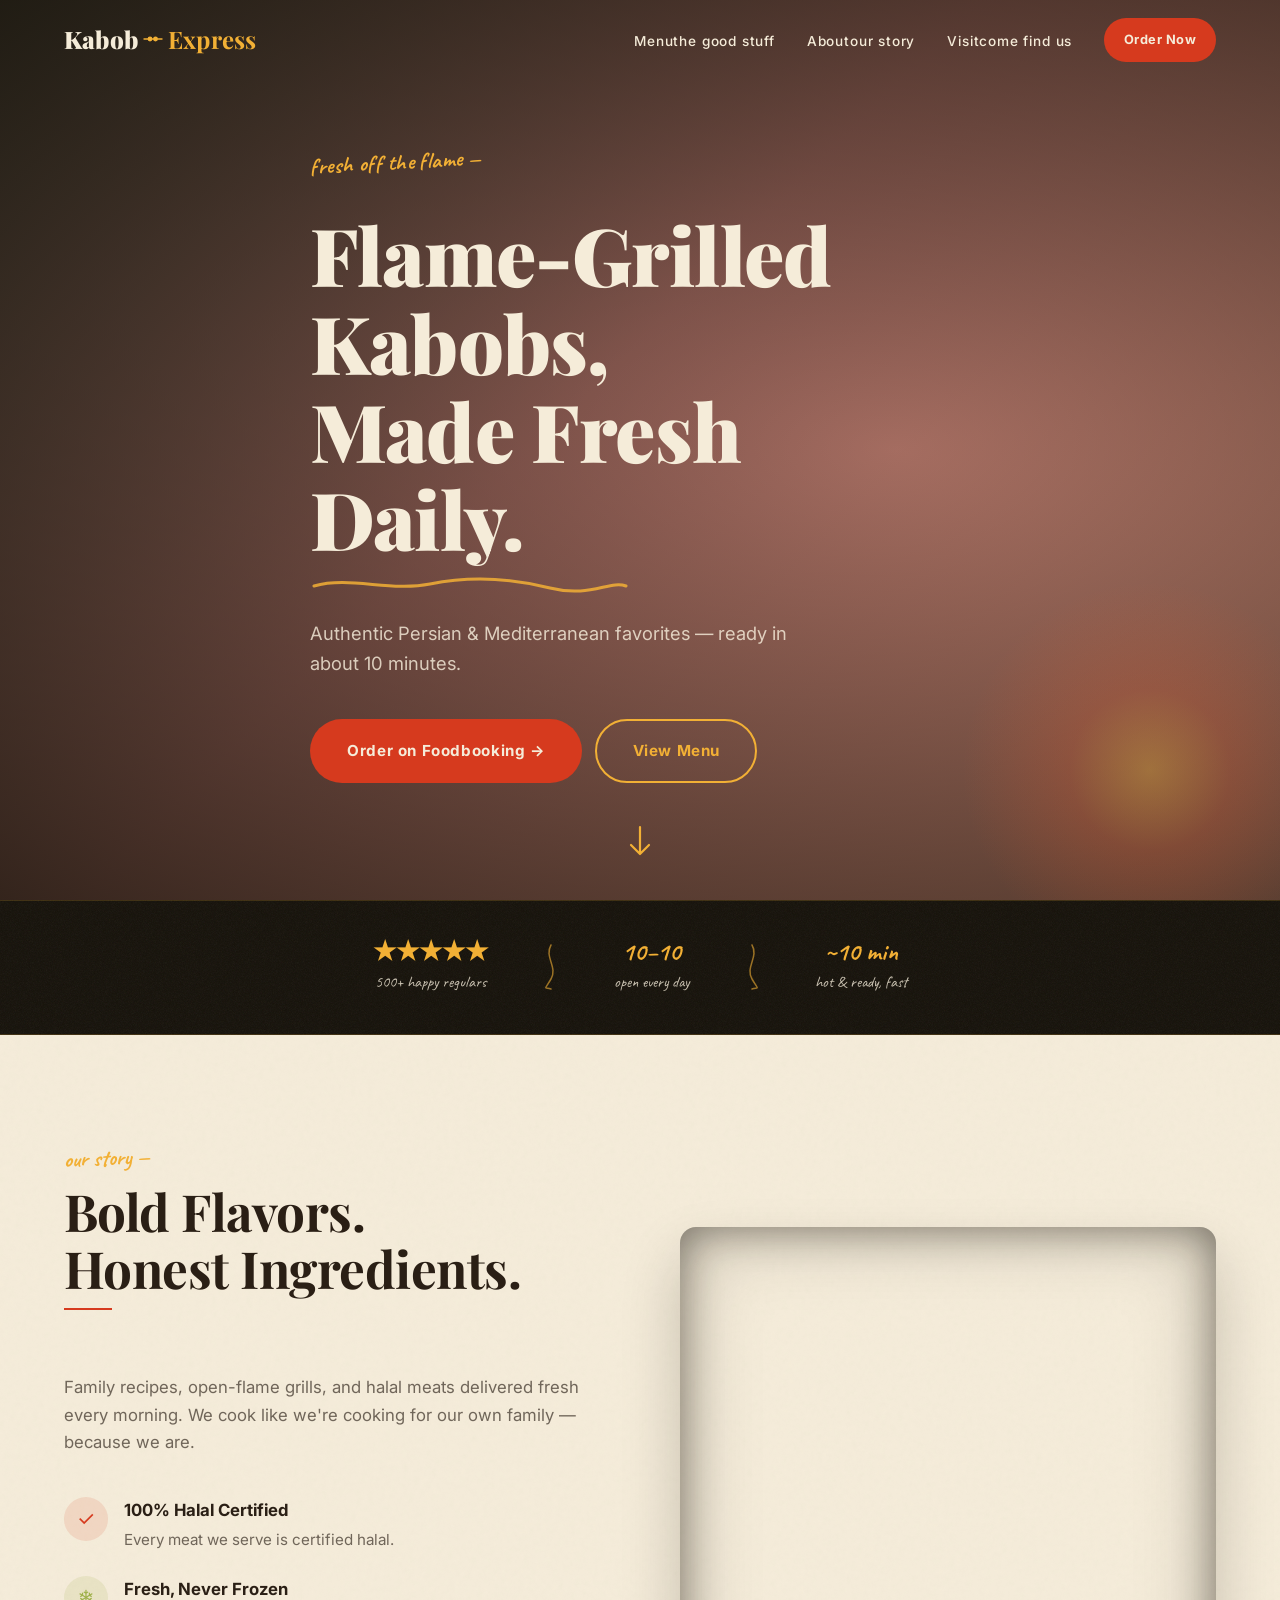
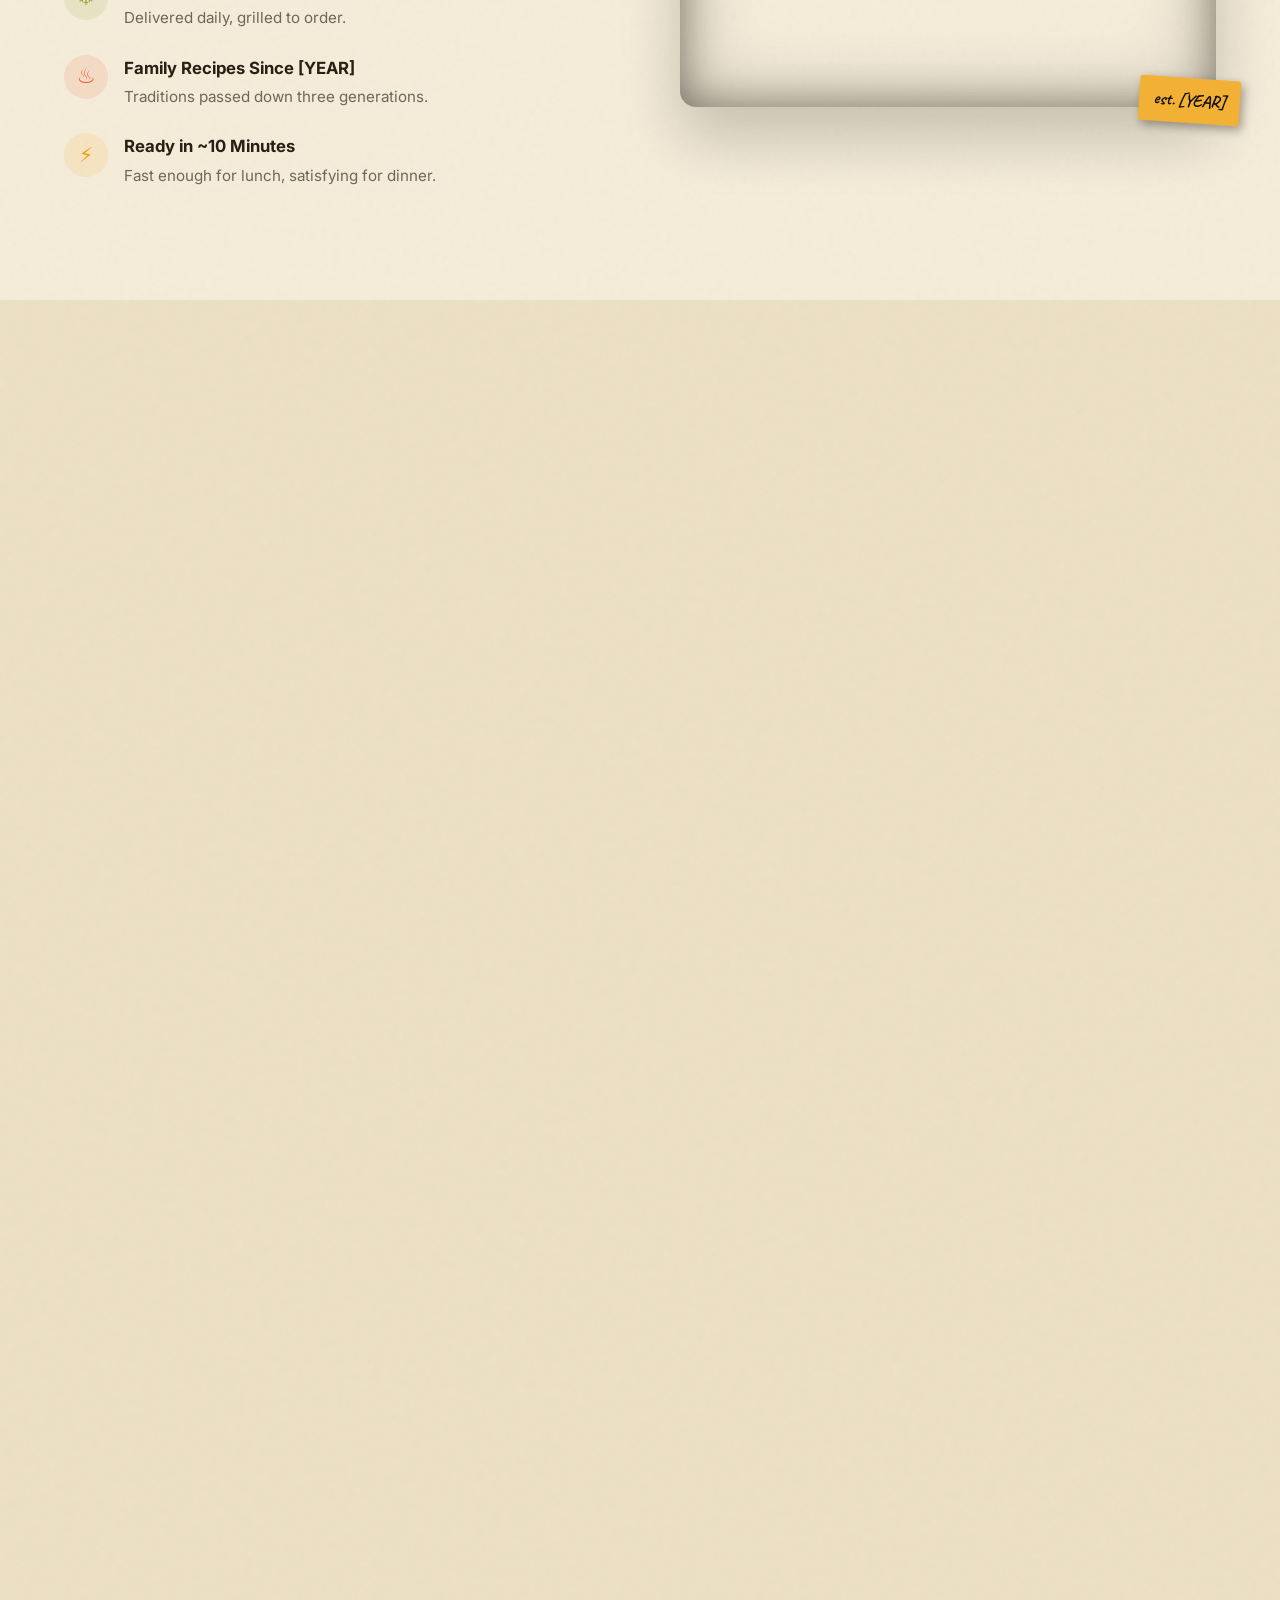
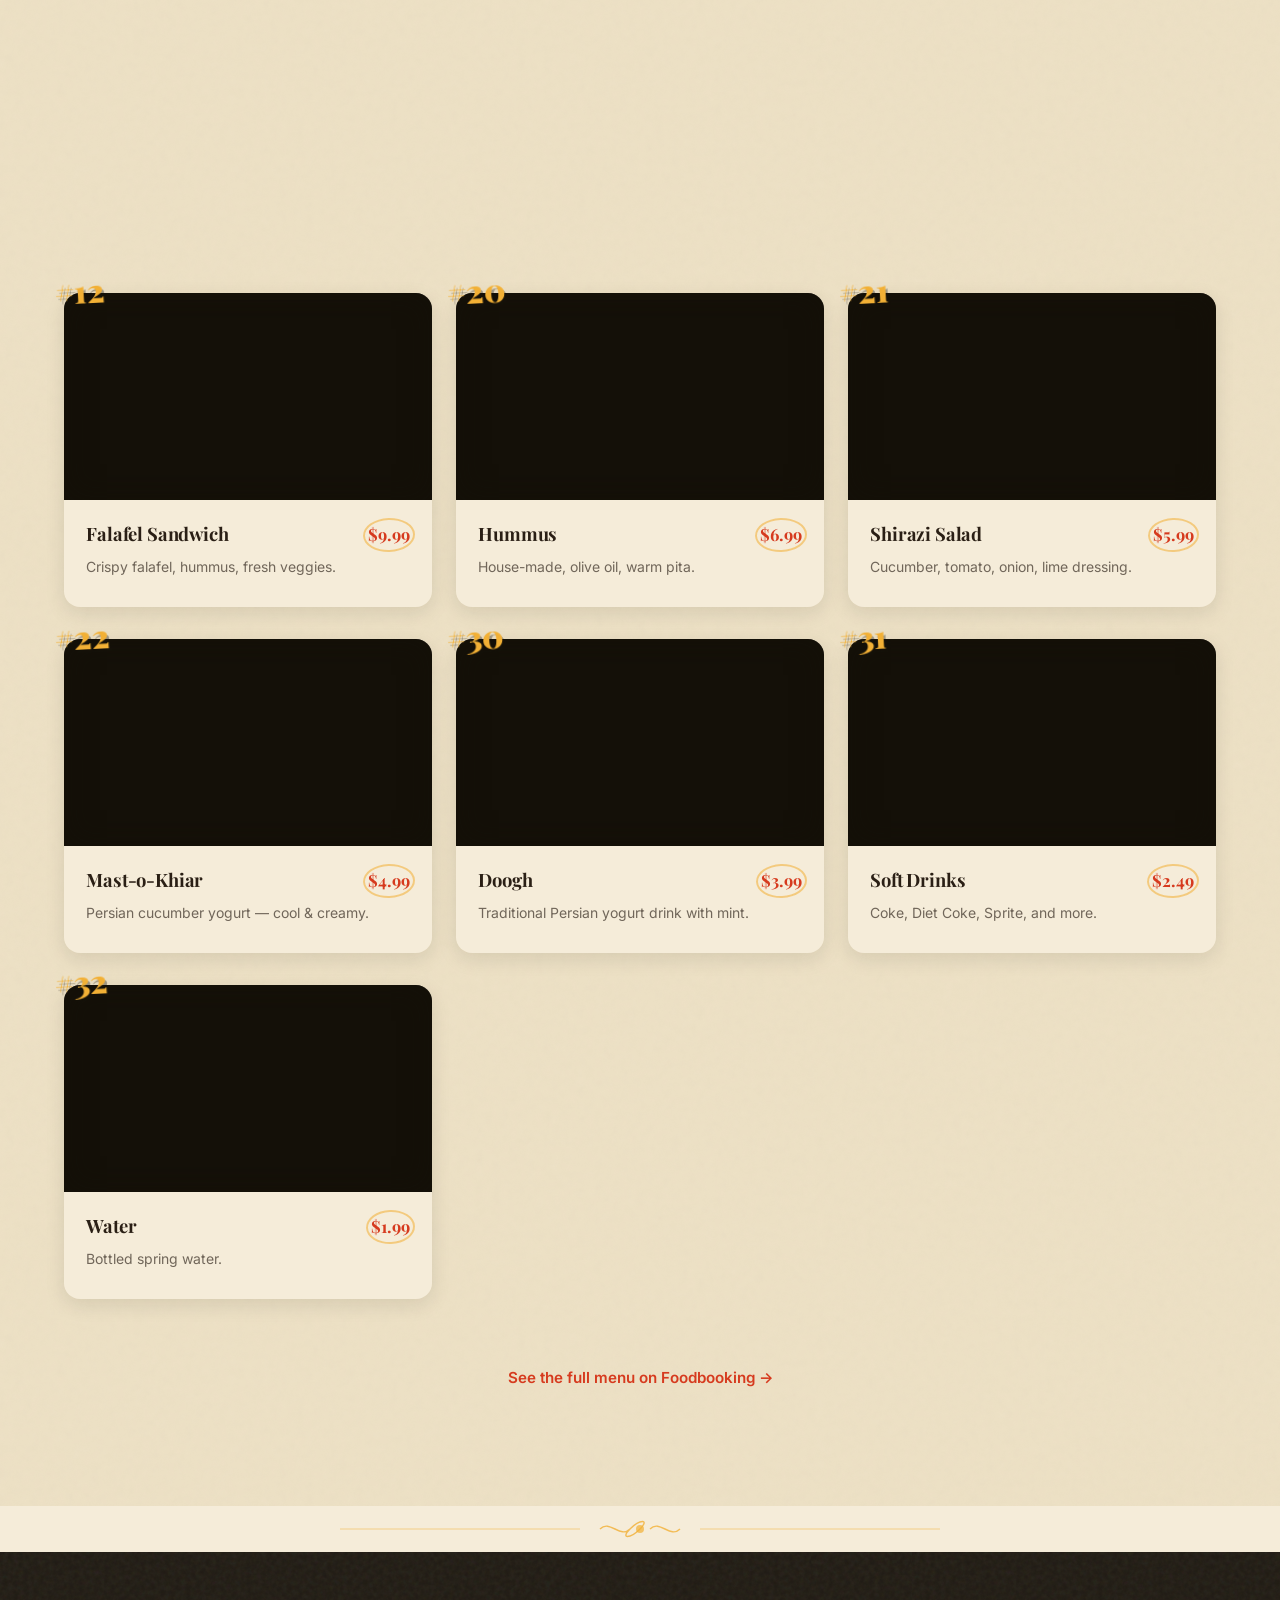
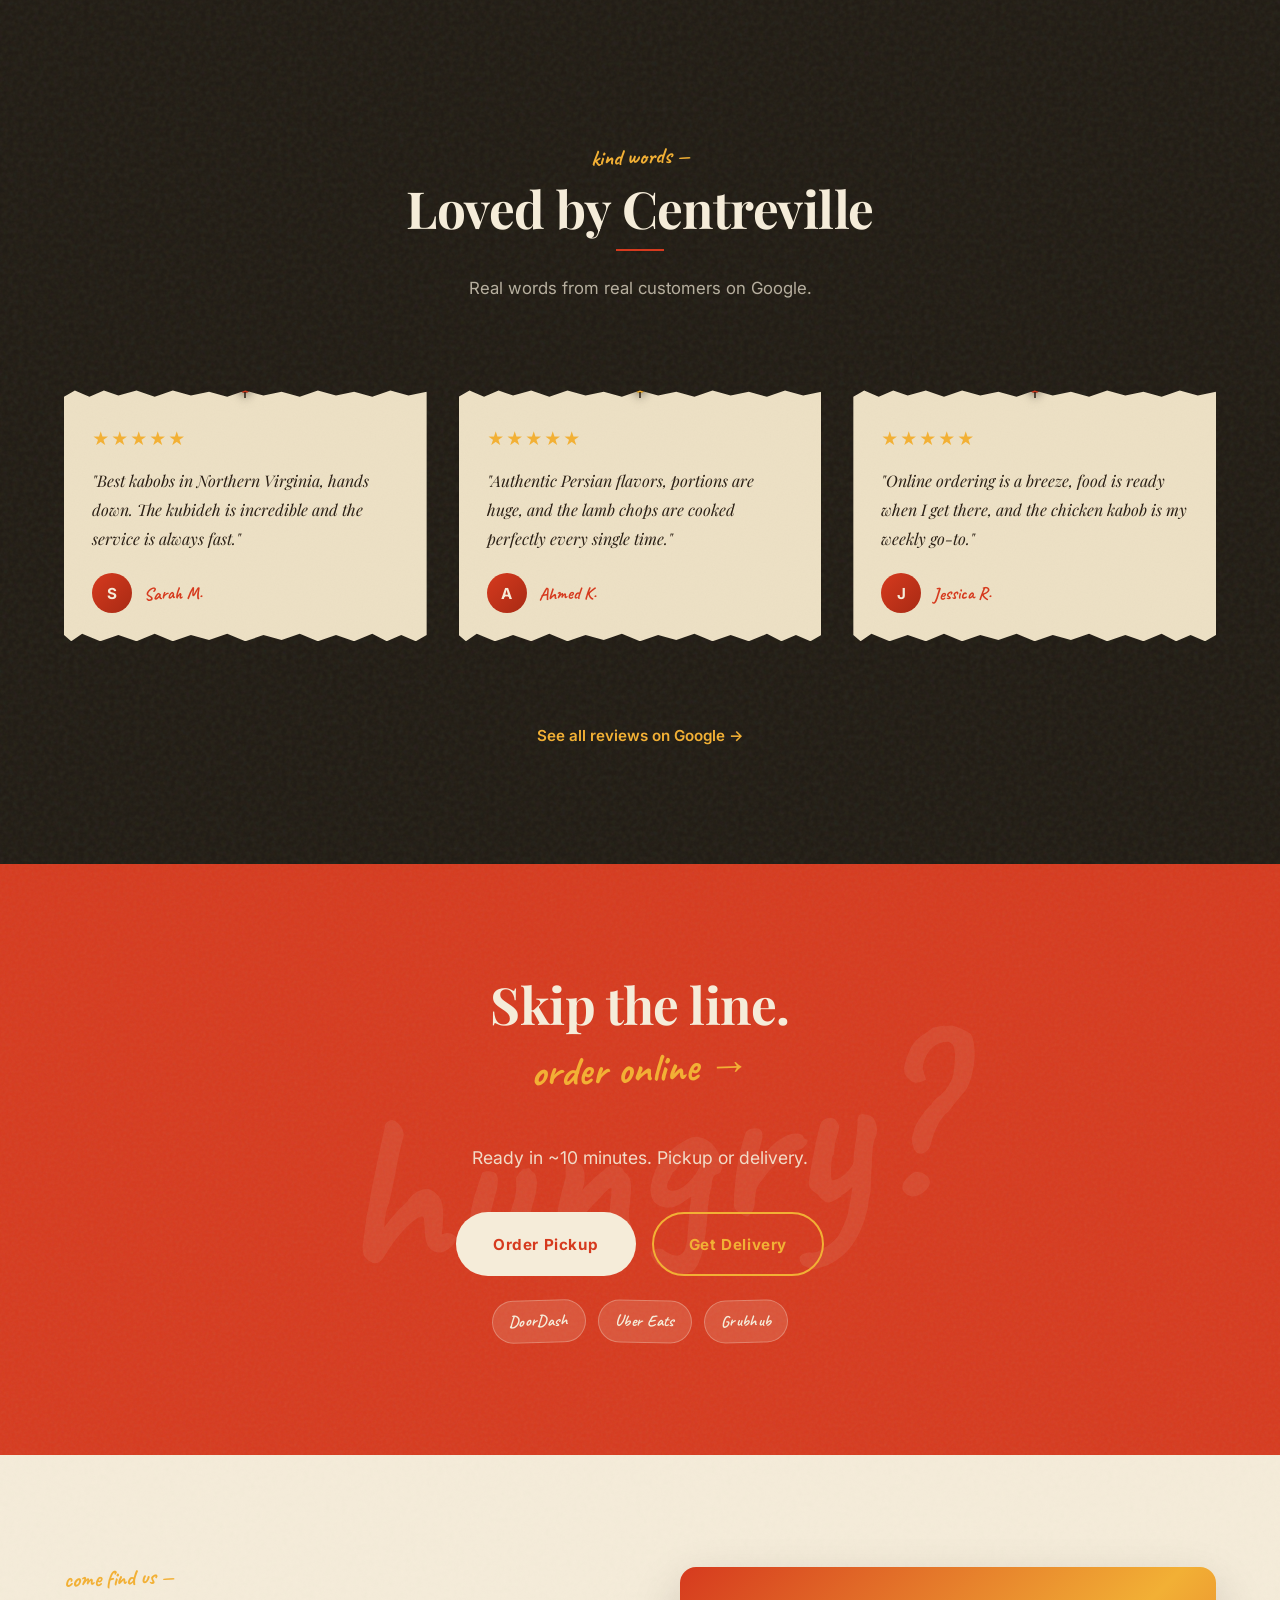
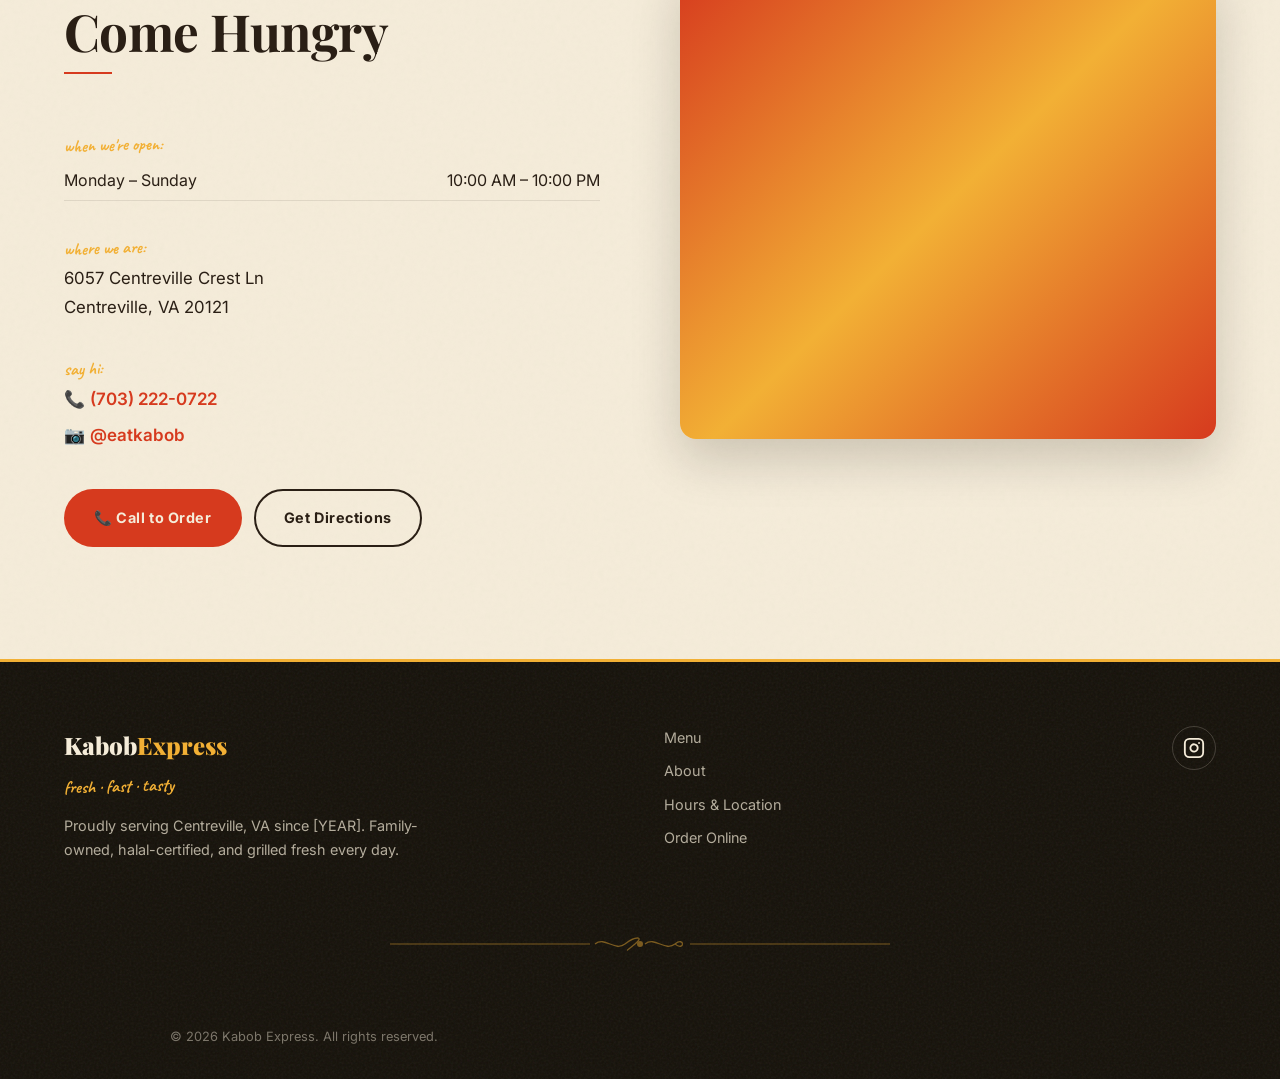
==== commit b0cd7a1d: "Fill in menu with sample prices + loremflickr food photos - Add representative prices (kabobs $14.99" ====
--- a/index.html
+++ b/index.html
@@ -2,7 +2,9 @@
 <!--
   Kabob Express — index.html (Rustic Bazaar Redesign)
   Values to swap in:
-    • All $X.XX price placeholders on menu cards
+    • Confirm placeholder prices on menu cards match current Foodbooking prices
+    • Replace loremflickr.com photo URLs with real product photos in images/
+      (current URLs pull representative stock food photos by keyword)
     • [YEAR] in About / Est. note / footer with real founding year
     • Google Maps iframe: replace YOUR_API_KEY with a real Maps Embed API key
     • Foodbooking per-item deep-link pattern — see buildOrderUrl() in js/main.js
@@ -98,7 +100,12 @@
        HERO — warm gradient, steam, ember glow, Caveat scrawl
   ============================================================ -->
   <section class="hero" id="home">
-    <div class="hero-bg" role="img" aria-label="Sizzling kabobs on the grill"></div>
+    <div class="hero-bg"
+         style="background-image:
+           linear-gradient(135deg, rgba(20,16,8,0.72) 0%, rgba(139,26,26,0.55) 45%, rgba(214,58,30,0.45) 100%),
+           url('https://loremflickr.com/1600/900/kebab,grill,fire?lock=10');
+           background-size: cover; background-position: center;"
+         role="img" aria-label="Sizzling kabobs on the grill"></div>
     <div class="hero-overlay"></div>
 
     <!-- Animated steam rising from bottom-left -->
@@ -208,6 +215,7 @@
       </div>
       <div class="why-image-wrap reveal" style="--i:1">
         <div class="why-image"
+             style="background-image: url('https://loremflickr.com/800/800/persian,restaurant,grill?lock=11');"
              role="img" aria-label="Kabob Express kitchen with charcoal grill"></div>
         <span class="why-est-note">est. [YEAR]</span>
       </div>
@@ -242,14 +250,16 @@
           <a class="menu-card" data-item="kubideh"
              href="https://www.foodbooking.com/ordering/restaurant/menu?restaurant_uid=f6103d83-5b9a-4239-a2ed-28c141ca7d15"
              target="_blank" rel="noopener" aria-label="Order Kubideh Kabob on Foodbooking">
-            <div class="menu-img" role="img" aria-label="Kubideh kabob with saffron rice">
+            <div class="menu-img"
+                 style="background-image: url('https://loremflickr.com/640/360/kabob,ground-beef?lock=1');"
+                 role="img" aria-label="Kubideh kabob with saffron rice">
               <span class="badge-popular">chef's pick</span>
               <span class="menu-img-emoji" aria-hidden="true">🍢</span>
             </div>
             <div class="menu-body">
               <div class="menu-head">
                 <h3>Kubideh Kabob</h3>
-                <span class="price">$X.XX</span>
+                <span class="price">$14.99</span>
               </div>
               <p>Seasoned ground beef, saffron rice, grilled tomato.</p>
             </div>
@@ -261,14 +271,16 @@
           <a class="menu-card" data-item="chicken-kabob"
              href="https://www.foodbooking.com/ordering/restaurant/menu?restaurant_uid=f6103d83-5b9a-4239-a2ed-28c141ca7d15"
              target="_blank" rel="noopener" aria-label="Order Chicken Kabob on Foodbooking">
-            <div class="menu-img" role="img" aria-label="Chicken kabob with basmati rice">
+            <div class="menu-img"
+                 style="background-image: url('https://loremflickr.com/640/360/chicken,kebab?lock=2');"
+                 role="img" aria-label="Chicken kabob with basmati rice">
               <span class="badge-popular">chef's pick</span>
               <span class="menu-img-emoji" aria-hidden="true">🍗</span>
             </div>
             <div class="menu-body">
               <div class="menu-head">
                 <h3>Chicken Kabob</h3>
-                <span class="price">$X.XX</span>
+                <span class="price">$15.99</span>
               </div>
               <p>Marinated boneless thighs, basmati rice, fresh herbs.</p>
             </div>
@@ -280,14 +292,16 @@
           <a class="menu-card" data-item="beef-kabob"
              href="https://www.foodbooking.com/ordering/restaurant/menu?restaurant_uid=f6103d83-5b9a-4239-a2ed-28c141ca7d15"
              target="_blank" rel="noopener" aria-label="Order Beef Kabob on Foodbooking">
-            <div class="menu-img" role="img" aria-label="Beef kabob chunks charred on skewers">
+            <div class="menu-img"
+                 style="background-image: url('https://loremflickr.com/640/360/beef,kabob,grill?lock=3');"
+                 role="img" aria-label="Beef kabob chunks charred on skewers">
               <span class="badge-popular">chef's pick</span>
               <span class="menu-img-emoji" aria-hidden="true">🥩</span>
             </div>
             <div class="menu-body">
               <div class="menu-head">
                 <h3>Beef Kabob</h3>
-                <span class="price">$X.XX</span>
+                <span class="price">$18.99</span>
               </div>
               <p>Sirloin chunks, chargrilled to perfection.</p>
             </div>
@@ -299,13 +313,15 @@
           <a class="menu-card" data-item="combo-kabob"
              href="https://www.foodbooking.com/ordering/restaurant/menu?restaurant_uid=f6103d83-5b9a-4239-a2ed-28c141ca7d15"
              target="_blank" rel="noopener" aria-label="Order Chicken and Beef Combo on Foodbooking">
-            <div class="menu-img" role="img" aria-label="Half chicken half beef combo platter">
+            <div class="menu-img"
+                 style="background-image: url('https://loremflickr.com/640/360/kebab,platter?lock=4');"
+                 role="img" aria-label="Half chicken half beef combo platter">
               <span class="menu-img-emoji" aria-hidden="true">🍽️</span>
             </div>
             <div class="menu-body">
               <div class="menu-head">
                 <h3>Chicken &amp; Beef Combo</h3>
-                <span class="price">$X.XX</span>
+                <span class="price">$19.99</span>
               </div>
               <p>Half portion of each kabob — the best of both.</p>
             </div>
@@ -317,13 +333,15 @@
           <a class="menu-card" data-item="shrimp-kabob"
              href="https://www.foodbooking.com/ordering/restaurant/menu?restaurant_uid=f6103d83-5b9a-4239-a2ed-28c141ca7d15"
              target="_blank" rel="noopener" aria-label="Order Shrimp Kabob on Foodbooking">
-            <div class="menu-img" role="img" aria-label="Grilled jumbo shrimp skewers">
+            <div class="menu-img"
+                 style="background-image: url('https://loremflickr.com/640/360/shrimp,grilled?lock=5');"
+                 role="img" aria-label="Grilled jumbo shrimp skewers">
               <span class="menu-img-emoji" aria-hidden="true">🦐</span>
             </div>
             <div class="menu-body">
               <div class="menu-head">
                 <h3>Shrimp Kabob</h3>
-                <span class="price">$X.XX</span>
+                <span class="price">$18.99</span>
               </div>
               <p>Grilled jumbo shrimp, lemon butter, fresh herbs.</p>
             </div>
@@ -335,13 +353,15 @@
           <a class="menu-card" data-item="lamb-chops"
              href="https://www.foodbooking.com/ordering/restaurant/menu?restaurant_uid=f6103d83-5b9a-4239-a2ed-28c141ca7d15"
              target="_blank" rel="noopener" aria-label="Order Lamb Chops on Foodbooking">
-            <div class="menu-img" role="img" aria-label="Grilled lamb chops with saffron rice">
+            <div class="menu-img"
+                 style="background-image: url('https://loremflickr.com/640/360/lamb,chops?lock=6');"
+                 role="img" aria-label="Grilled lamb chops with saffron rice">
               <span class="menu-img-emoji" aria-hidden="true">🍖</span>
             </div>
             <div class="menu-body">
               <div class="menu-head">
                 <h3>Lamb Chops</h3>
-                <span class="price">$X.XX</span>
+                <span class="price">$28.99</span>
               </div>
               <p>Premium chops, house marinade, saffron rice.</p>
             </div>
@@ -354,13 +374,15 @@
           <a class="menu-card" data-item="gyro-rice"
              href="https://www.foodbooking.com/ordering/restaurant/menu?restaurant_uid=f6103d83-5b9a-4239-a2ed-28c141ca7d15"
              target="_blank" rel="noopener" aria-label="Order Gyro Over Rice on Foodbooking">
-            <div class="menu-img" role="img" aria-label="Gyro over basmati rice">
+            <div class="menu-img"
+                 style="background-image: url('https://loremflickr.com/640/360/gyro,rice?lock=7');"
+                 role="img" aria-label="Gyro over basmati rice">
               <span class="menu-img-emoji" aria-hidden="true">🍚</span>
             </div>
             <div class="menu-body">
               <div class="menu-head">
                 <h3>Gyro Over Rice</h3>
-                <span class="price">$X.XX</span>
+                <span class="price">$13.99</span>
               </div>
               <p>Shaved gyro, basmati, signature sauces.</p>
             </div>
@@ -373,13 +395,15 @@
           <a class="menu-card" data-item="gyro-sandwich"
              href="https://www.foodbooking.com/ordering/restaurant/menu?restaurant_uid=f6103d83-5b9a-4239-a2ed-28c141ca7d15"
              target="_blank" rel="noopener" aria-label="Order Gyro Sandwich on Foodbooking">
-            <div class="menu-img" role="img" aria-label="Gyro sandwich with tzatziki">
+            <div class="menu-img"
+                 style="background-image: url('https://loremflickr.com/640/360/gyro,sandwich?lock=8');"
+                 role="img" aria-label="Gyro sandwich with tzatziki">
               <span class="menu-img-emoji" aria-hidden="true">🌯</span>
             </div>
             <div class="menu-body">
               <div class="menu-head">
                 <h3>Gyro Sandwich</h3>
-                <span class="price">$X.XX</span>
+                <span class="price">$10.99</span>
               </div>
               <p>Classic gyro, warm pita, tzatziki, tomato, red onion.</p>
             </div>
@@ -391,13 +415,15 @@
           <a class="menu-card" data-item="chicken-sandwich"
              href="https://www.foodbooking.com/ordering/restaurant/menu?restaurant_uid=f6103d83-5b9a-4239-a2ed-28c141ca7d15"
              target="_blank" rel="noopener" aria-label="Order Chicken Sandwich on Foodbooking">
-            <div class="menu-img" role="img" aria-label="Grilled chicken sandwich in pita">
+            <div class="menu-img"
+                 style="background-image: url('https://loremflickr.com/640/360/chicken,pita,sandwich?lock=9');"
+                 role="img" aria-label="Grilled chicken sandwich in pita">
               <span class="menu-img-emoji" aria-hidden="true">🥙</span>
             </div>
             <div class="menu-body">
               <div class="menu-head">
                 <h3>Chicken Sandwich</h3>
-                <span class="price">$X.XX</span>
+                <span class="price">$10.99</span>
               </div>
               <p>Grilled chicken, garlic sauce, pickles, pita.</p>
             </div>
@@ -409,13 +435,15 @@
           <a class="menu-card" data-item="falafel-sandwich"
              href="https://www.foodbooking.com/ordering/restaurant/menu?restaurant_uid=f6103d83-5b9a-4239-a2ed-28c141ca7d15"
              target="_blank" rel="noopener" aria-label="Order Falafel Sandwich on Foodbooking">
-            <div class="menu-img" role="img" aria-label="Crispy falafel sandwich with hummus">
+            <div class="menu-img"
+                 style="background-image: url('https://loremflickr.com/640/360/falafel,sandwich?lock=12');"
+                 role="img" aria-label="Crispy falafel sandwich with hummus">
               <span class="menu-img-emoji" aria-hidden="true">🧆</span>
             </div>
             <div class="menu-body">
               <div class="menu-head">
                 <h3>Falafel Sandwich</h3>
-                <span class="price">$X.XX</span>
+                <span class="price">$9.99</span>
               </div>
               <p>Crispy falafel, hummus, fresh veggies.</p>
             </div>
@@ -428,13 +456,15 @@
           <a class="menu-card" data-item="hummus"
              href="https://www.foodbooking.com/ordering/restaurant/menu?restaurant_uid=f6103d83-5b9a-4239-a2ed-28c141ca7d15"
              target="_blank" rel="noopener" aria-label="Order Hummus on Foodbooking">
-            <div class="menu-img" role="img" aria-label="House-made hummus with warm pita">
+            <div class="menu-img"
+                 style="background-image: url('https://loremflickr.com/640/360/hummus,pita?lock=13');"
+                 role="img" aria-label="House-made hummus with warm pita">
               <span class="menu-img-emoji" aria-hidden="true">🥣</span>
             </div>
             <div class="menu-body">
               <div class="menu-head">
                 <h3>Hummus</h3>
-                <span class="price">$X.XX</span>
+                <span class="price">$6.99</span>
               </div>
               <p>House-made, olive oil, warm pita.</p>
             </div>
@@ -446,13 +476,15 @@
           <a class="menu-card" data-item="shirazi-salad"
              href="https://www.foodbooking.com/ordering/restaurant/menu?restaurant_uid=f6103d83-5b9a-4239-a2ed-28c141ca7d15"
              target="_blank" rel="noopener" aria-label="Order Shirazi Salad on Foodbooking">
-            <div class="menu-img" role="img" aria-label="Shirazi salad with cucumber and tomato">
+            <div class="menu-img"
+                 style="background-image: url('https://loremflickr.com/640/360/cucumber,tomato,salad?lock=14');"
+                 role="img" aria-label="Shirazi salad with cucumber and tomato">
               <span class="menu-img-emoji" aria-hidden="true">🥗</span>
             </div>
             <div class="menu-body">
               <div class="menu-head">
                 <h3>Shirazi Salad</h3>
-                <span class="price">$X.XX</span>
+                <span class="price">$5.99</span>
               </div>
               <p>Cucumber, tomato, onion, lime dressing.</p>
             </div>
@@ -464,13 +496,15 @@
           <a class="menu-card" data-item="mast-o-khiar"
              href="https://www.foodbooking.com/ordering/restaurant/menu?restaurant_uid=f6103d83-5b9a-4239-a2ed-28c141ca7d15"
              target="_blank" rel="noopener" aria-label="Order Mast-o-Khiar on Foodbooking">
-            <div class="menu-img" role="img" aria-label="Mast-o-khiar Persian yogurt dip">
+            <div class="menu-img"
+                 style="background-image: url('https://loremflickr.com/640/360/yogurt,persian,dip?lock=15');"
+                 role="img" aria-label="Mast-o-khiar Persian yogurt dip">
               <span class="menu-img-emoji" aria-hidden="true">🥒</span>
             </div>
             <div class="menu-body">
               <div class="menu-head">
                 <h3>Mast-o-Khiar</h3>
-                <span class="price">$X.XX</span>
+                <span class="price">$4.99</span>
               </div>
               <p>Persian cucumber yogurt — cool &amp; creamy.</p>
             </div>
@@ -483,13 +517,15 @@
           <a class="menu-card" data-item="doogh"
              href="https://www.foodbooking.com/ordering/restaurant/menu?restaurant_uid=f6103d83-5b9a-4239-a2ed-28c141ca7d15"
              target="_blank" rel="noopener" aria-label="Order Doogh on Foodbooking">
-            <div class="menu-img" role="img" aria-label="Doogh Persian yogurt drink">
+            <div class="menu-img"
+                 style="background-image: url('https://loremflickr.com/640/360/yogurt,drink?lock=16');"
+                 role="img" aria-label="Doogh Persian yogurt drink">
               <span class="menu-img-emoji" aria-hidden="true">🥛</span>
             </div>
             <div class="menu-body">
               <div class="menu-head">
                 <h3>Doogh</h3>
-                <span class="price">$X.XX</span>
+                <span class="price">$3.99</span>
               </div>
               <p>Traditional Persian yogurt drink with mint.</p>
             </div>
@@ -501,13 +537,15 @@
           <a class="menu-card" data-item="soft-drinks"
              href="https://www.foodbooking.com/ordering/restaurant/menu?restaurant_uid=f6103d83-5b9a-4239-a2ed-28c141ca7d15"
              target="_blank" rel="noopener" aria-label="Order soft drinks on Foodbooking">
-            <div class="menu-img" role="img" aria-label="Assorted soft drinks">
+            <div class="menu-img"
+                 style="background-image: url('https://loremflickr.com/640/360/soda,cola?lock=17');"
+                 role="img" aria-label="Assorted soft drinks">
               <span class="menu-img-emoji" aria-hidden="true">🥤</span>
             </div>
             <div class="menu-body">
               <div class="menu-head">
                 <h3>Soft Drinks</h3>
-                <span class="price">$X.XX</span>
+                <span class="price">$2.49</span>
               </div>
               <p>Coke, Diet Coke, Sprite, and more.</p>
             </div>
@@ -519,13 +557,15 @@
           <a class="menu-card" data-item="water"
              href="https://www.foodbooking.com/ordering/restaurant/menu?restaurant_uid=f6103d83-5b9a-4239-a2ed-28c141ca7d15"
              target="_blank" rel="noopener" aria-label="Order bottled water on Foodbooking">
-            <div class="menu-img" role="img" aria-label="Bottled water">
+            <div class="menu-img"
+                 style="background-image: url('https://loremflickr.com/640/360/water,bottle?lock=18');"
+                 role="img" aria-label="Bottled water">
               <span class="menu-img-emoji" aria-hidden="true">💧</span>
             </div>
             <div class="menu-body">
               <div class="menu-head">
                 <h3>Water</h3>
-                <span class="price">$X.XX</span>
+                <span class="price">$1.99</span>
               </div>
               <p>Bottled spring water.</p>
             </div>
--- a/css/styles.css
+++ b/css/styles.css
@@ -726,14 +726,22 @@
 .menu-img {
   position: relative;
   aspect-ratio: 16 / 9;
-  background:
-    radial-gradient(ellipse at 40% 60%, rgba(232,90,42,0.65) 0%, rgba(20,16,8,0.95) 75%),
-    var(--c-char);
+  background-color: var(--c-char);
+  background-image:
+    radial-gradient(ellipse at 40% 60%, rgba(232,90,42,0.65) 0%, rgba(20,16,8,0.95) 75%);
+  background-size: cover;
+  background-position: center;
   display: flex;
   align-items: center;
   justify-content: center;
   overflow: hidden;
 }
+/* When a real photo is set via inline style, warm-tint overlay instead of full gradient */
+.menu-img[style*="url"]::before {
+  background-image: none;
+  background: linear-gradient(180deg, rgba(20,16,8,0.15) 0%, rgba(20,16,8,0.45) 100%);
+}
+.menu-img[style*="url"] .menu-img-emoji { display: none; }
 /* Noise texture over the gradient for that grill-shot feel */
 .menu-img::before {
   content: "";
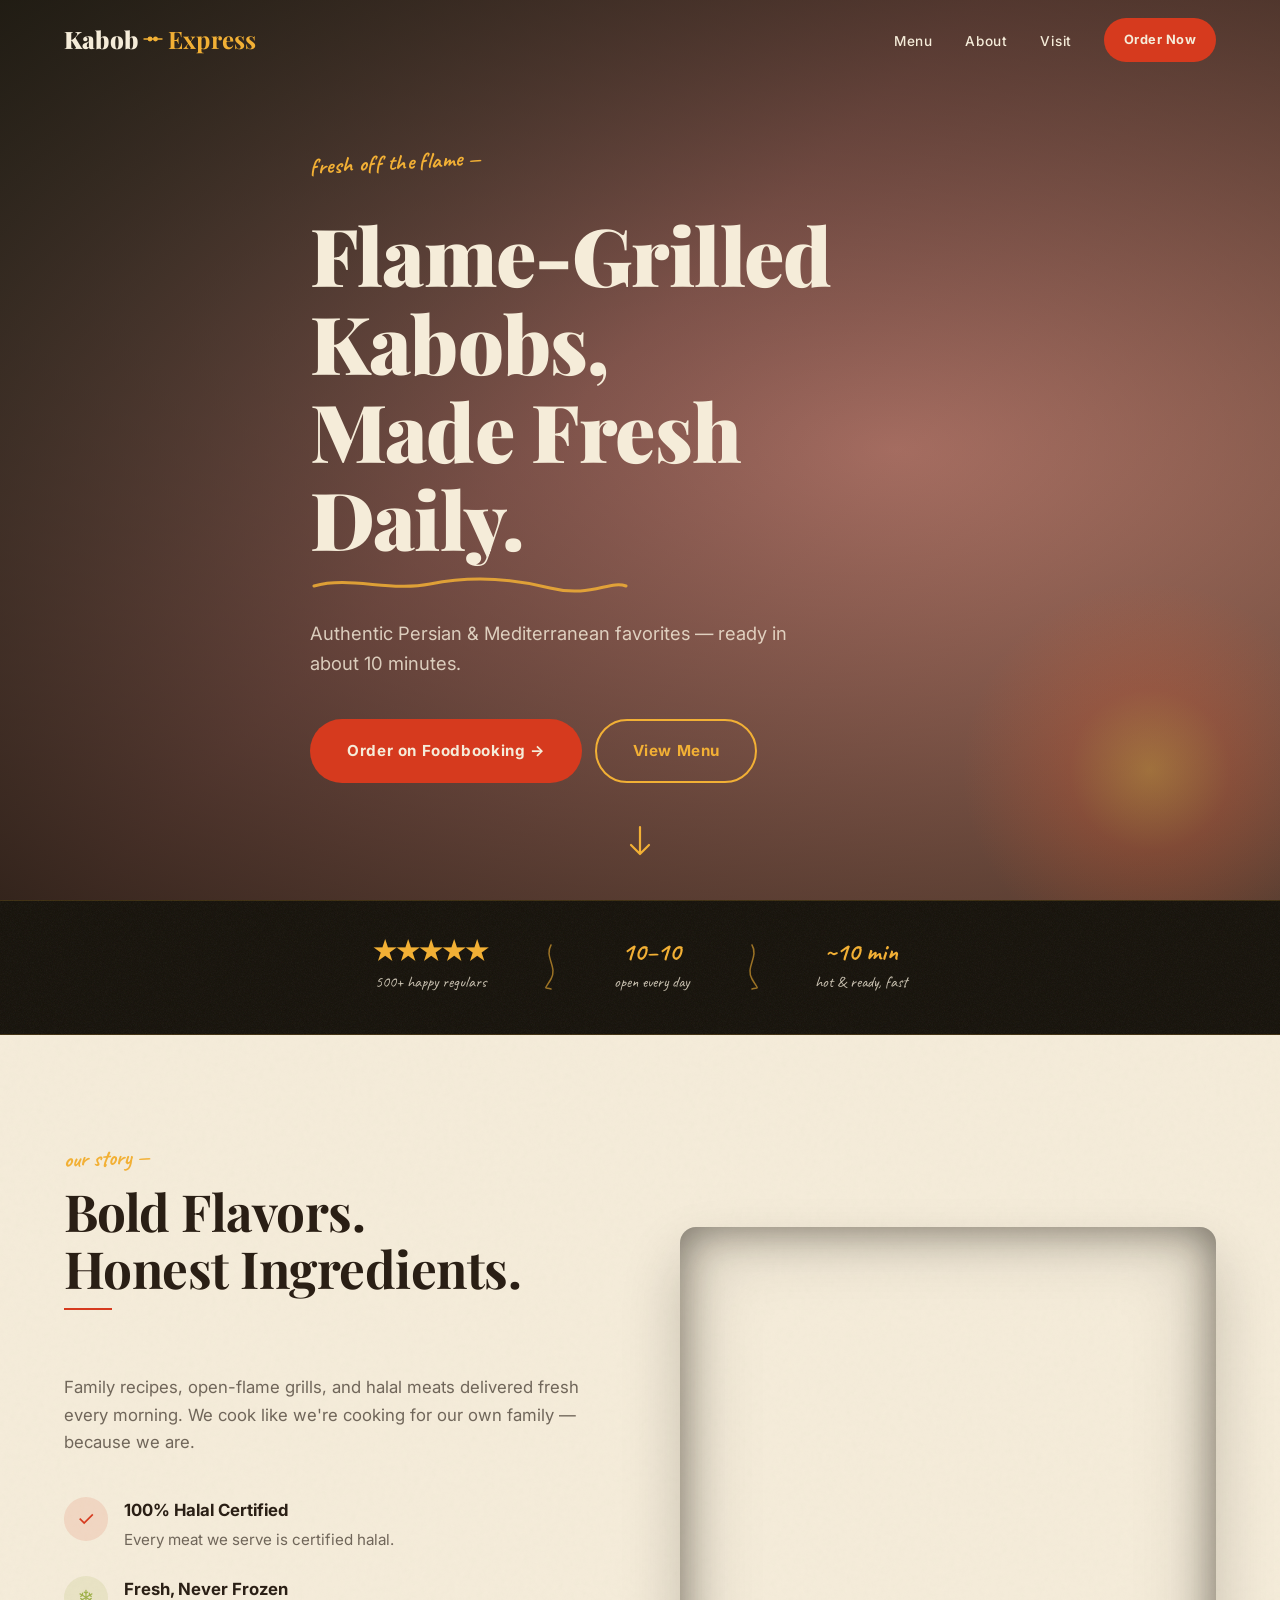
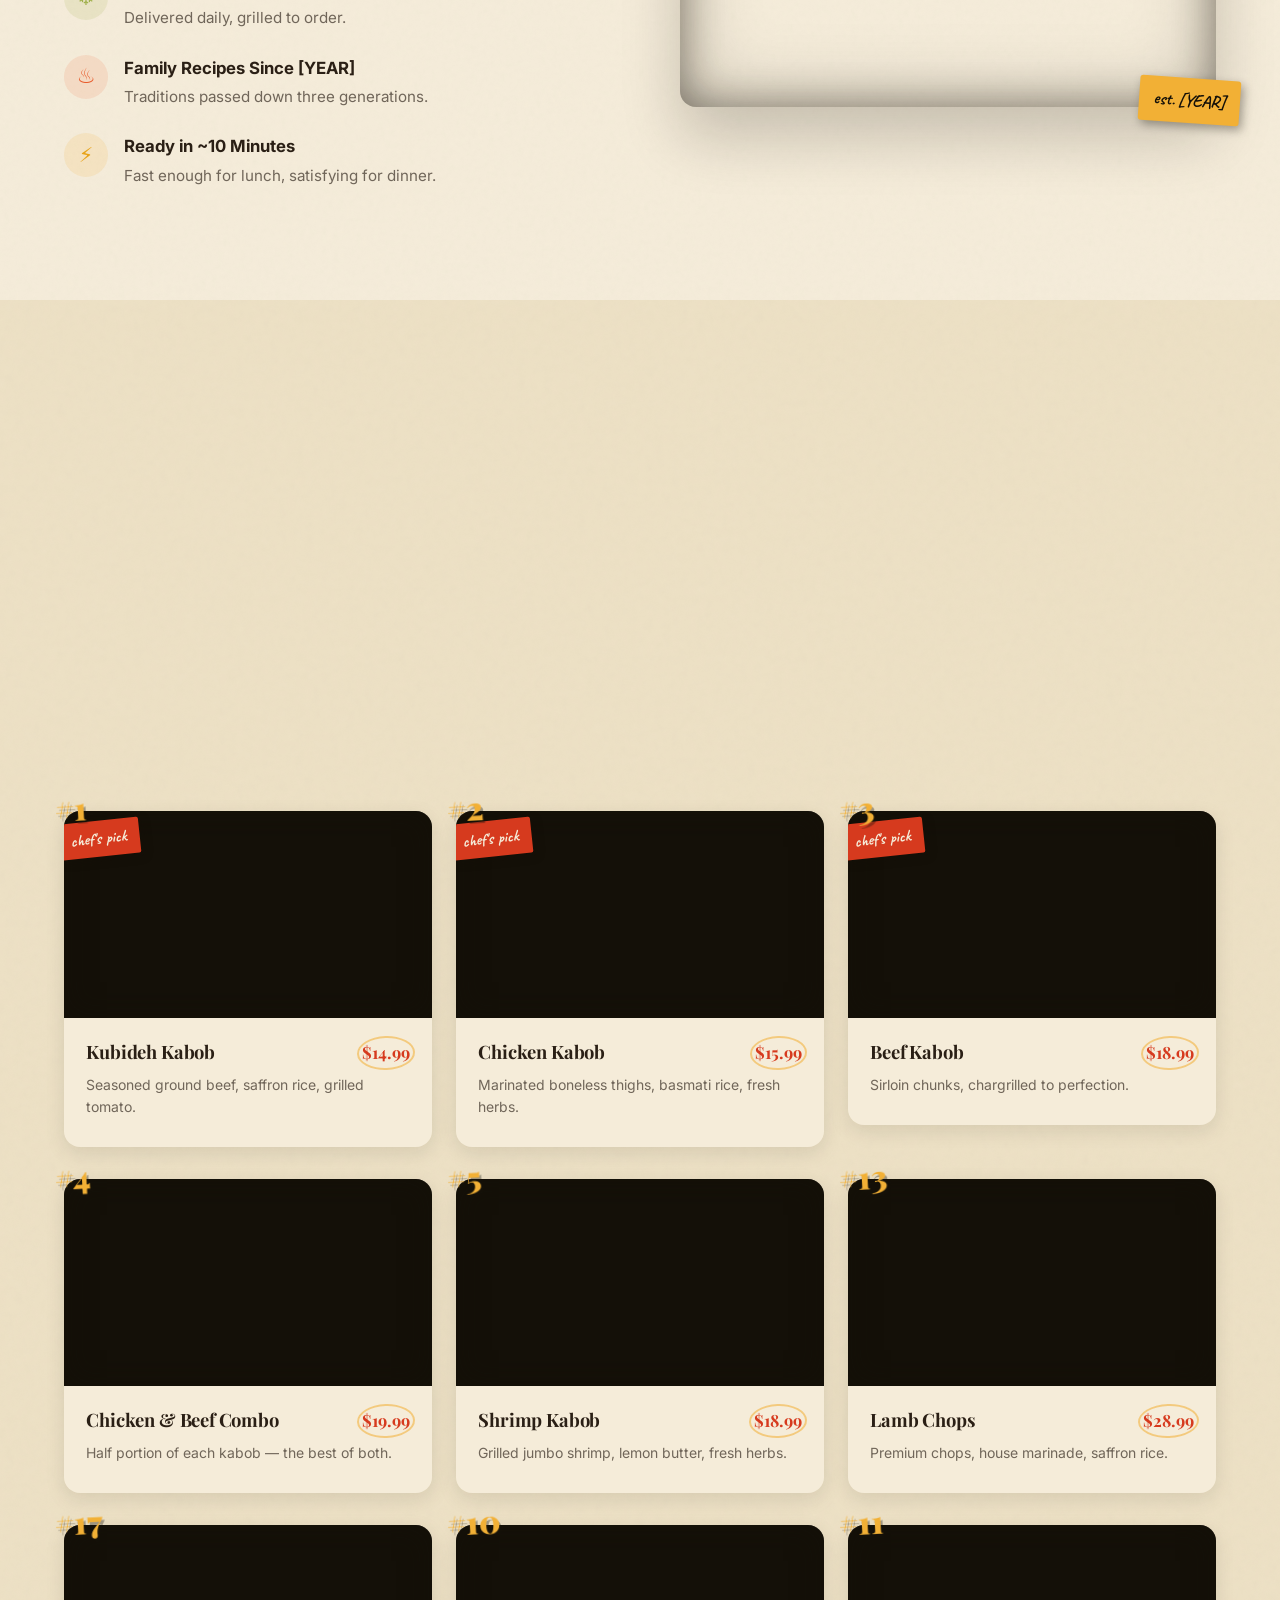
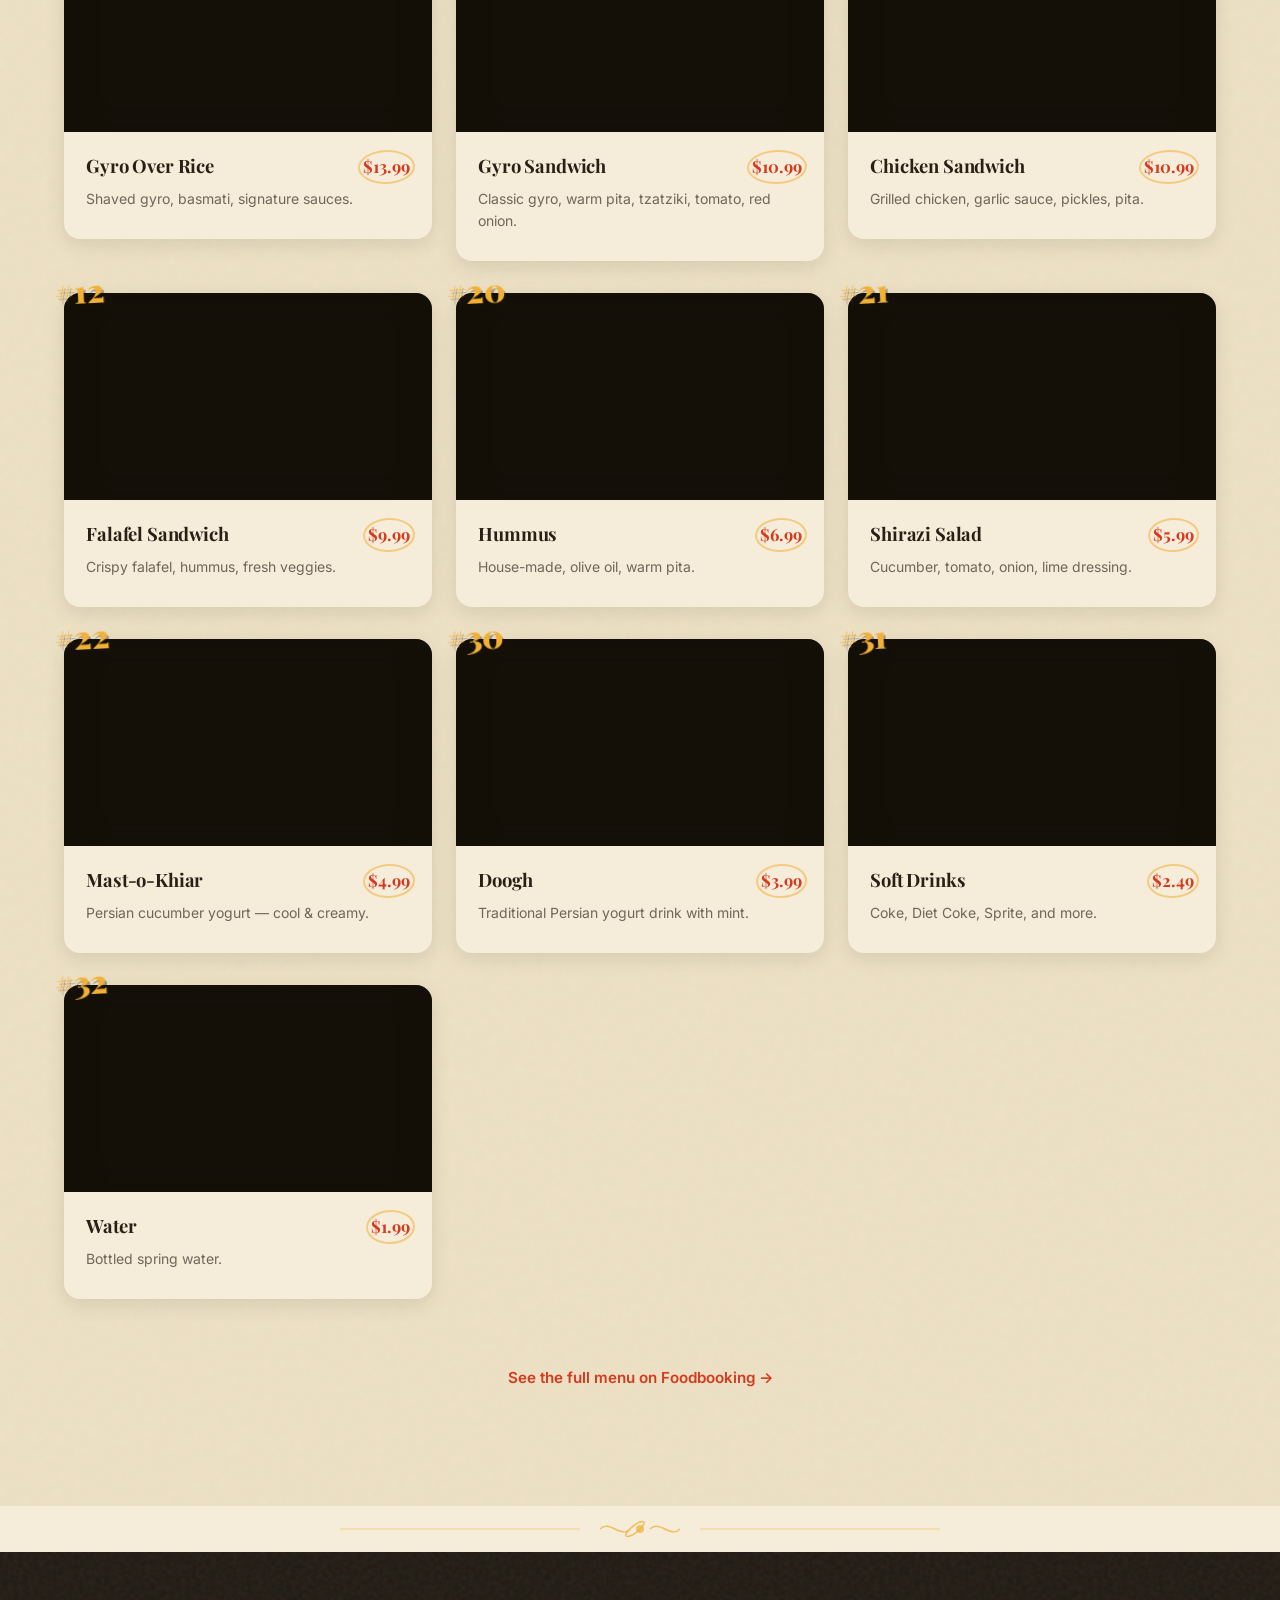
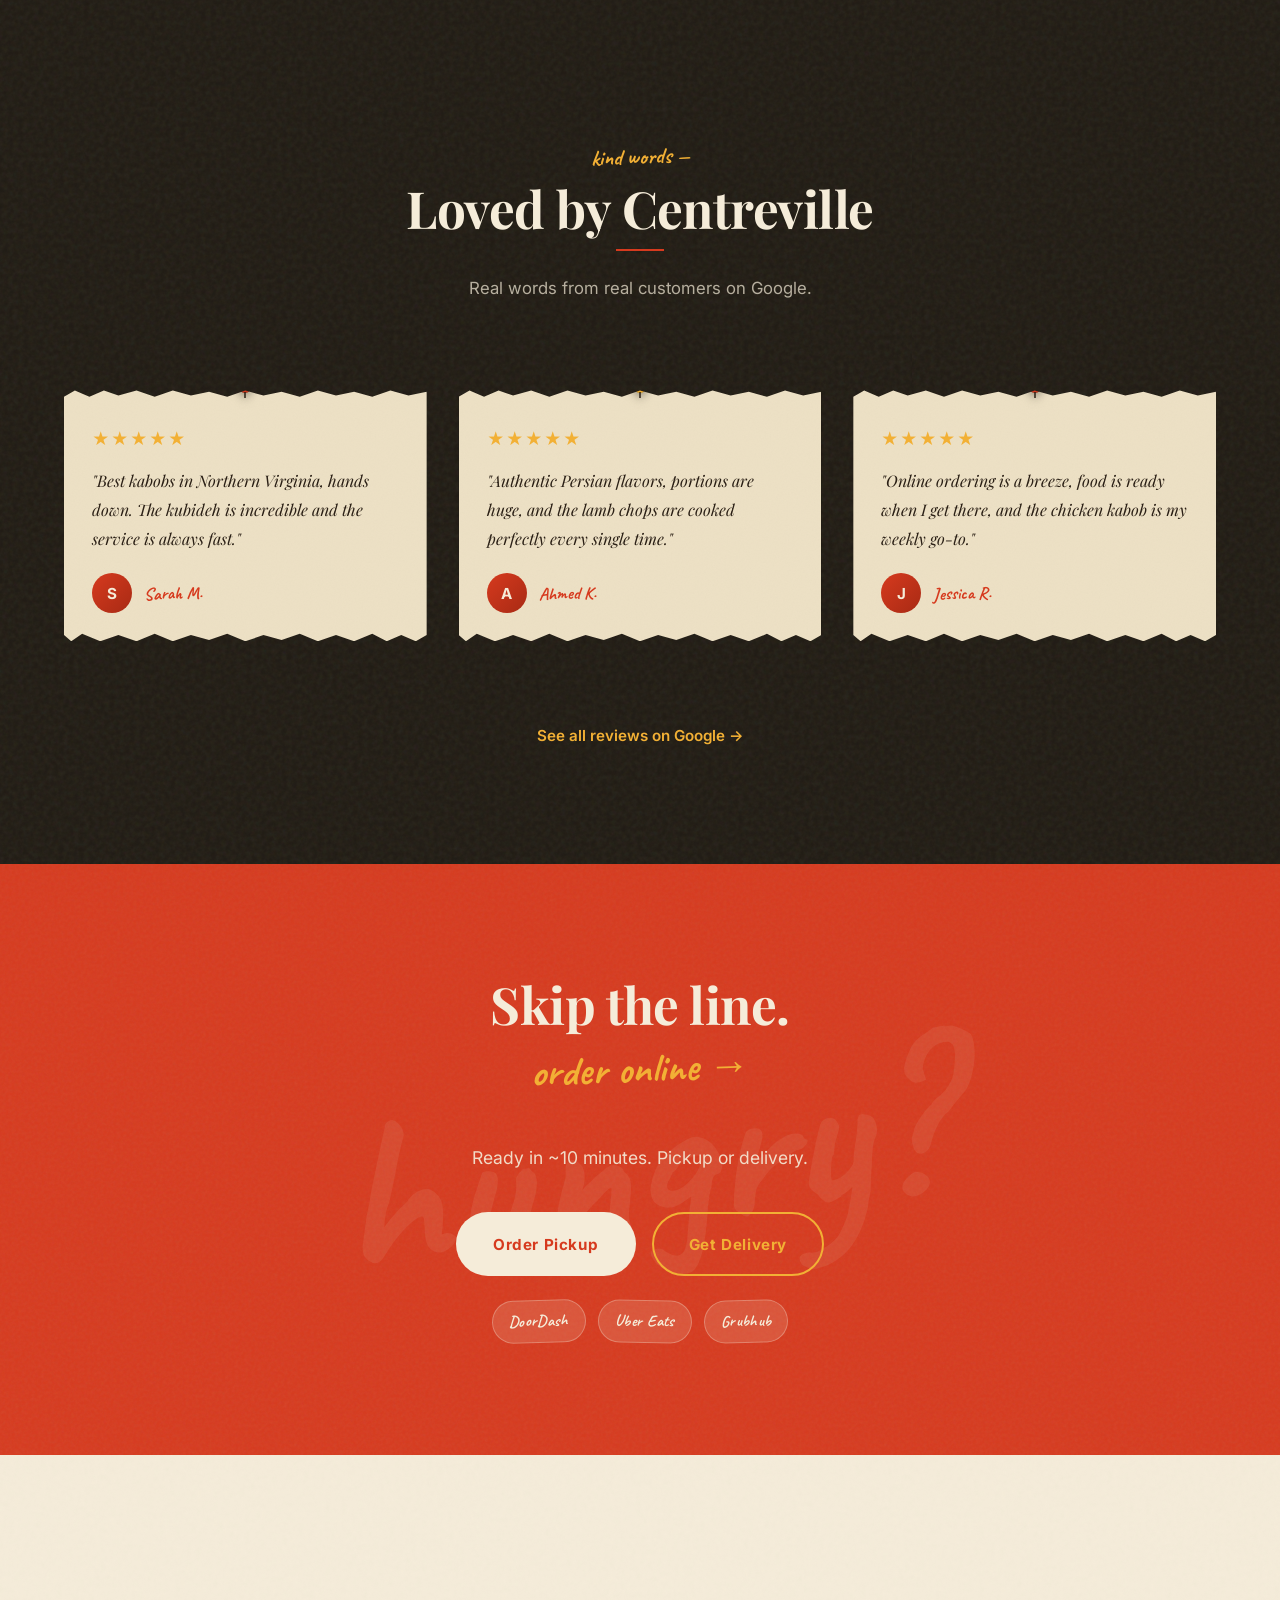
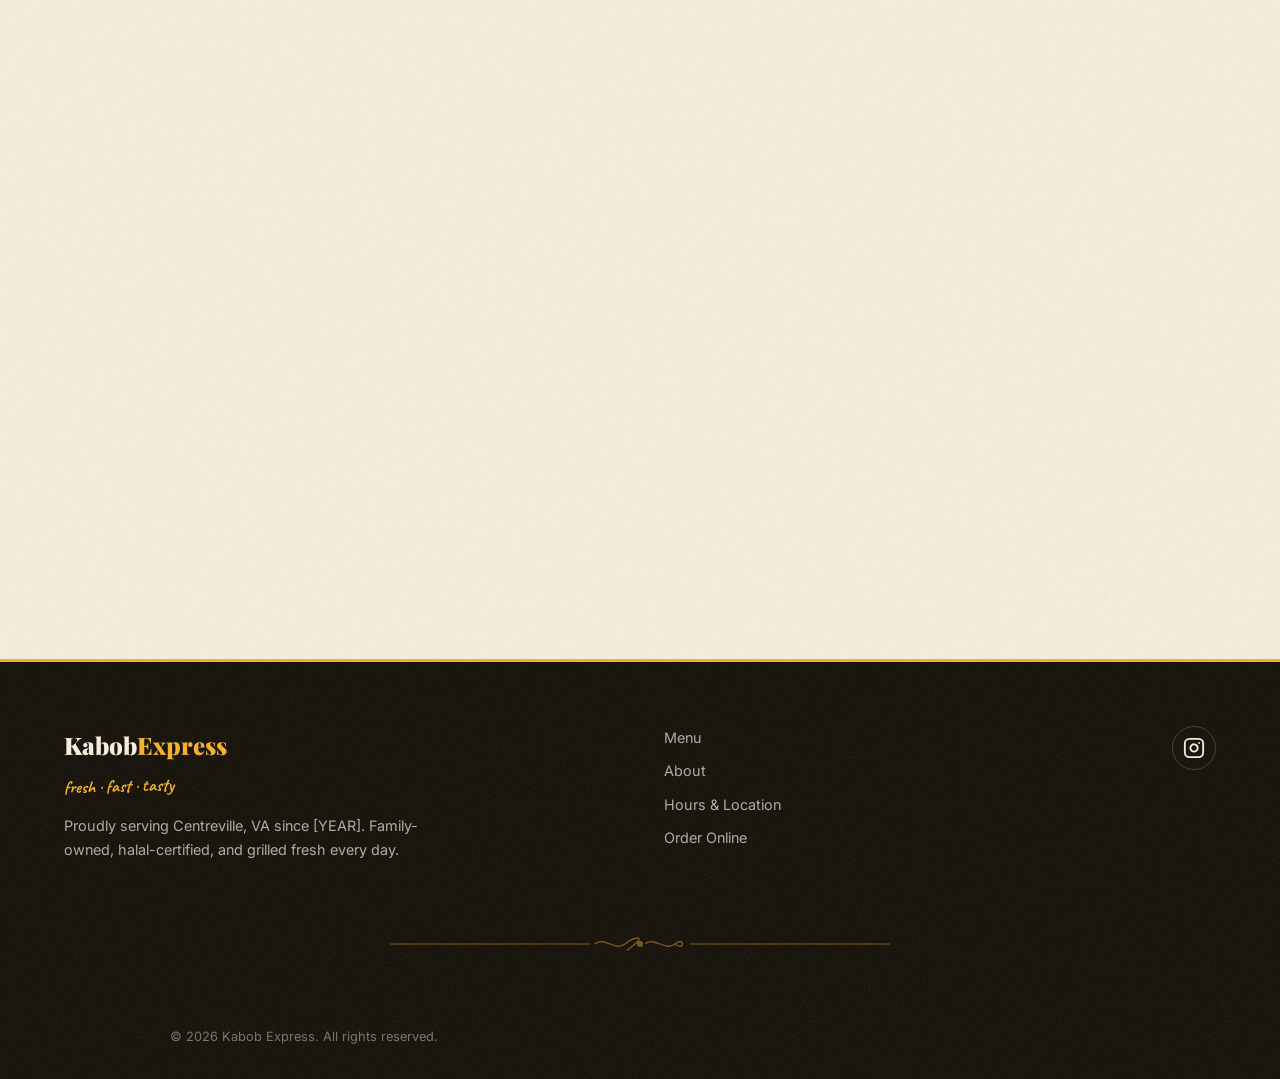
==== commit 19cc8a74: "Bug Fixes" ====
--- a/index.html
+++ b/index.html
@@ -215,7 +215,7 @@
       </div>
       <div class="why-image-wrap reveal" style="--i:1">
         <div class="why-image"
-             style="background-image: url('https://loremflickr.com/800/800/persian,restaurant,grill?lock=11');"
+             style="background-image: url('https://cookingorgeous.com/wp-content/uploads/2021/06/lamb-shish-kebab-20.jpg');"
              role="img" aria-label="Kabob Express kitchen with charcoal grill"></div>
         <span class="why-est-note">est. [YEAR]</span>
       </div>
@@ -272,7 +272,7 @@
              href="https://www.foodbooking.com/ordering/restaurant/menu?restaurant_uid=f6103d83-5b9a-4239-a2ed-28c141ca7d15"
              target="_blank" rel="noopener" aria-label="Order Chicken Kabob on Foodbooking">
             <div class="menu-img"
-                 style="background-image: url('https://loremflickr.com/640/360/chicken,kebab?lock=2');"
+                 style="background-image: url('https://kabobexpressva.com/wp-content/uploads/2024/10/chiken-kabob-ai-300x225.jpg');"
                  role="img" aria-label="Chicken kabob with basmati rice">
               <span class="badge-popular">chef's pick</span>
               <span class="menu-img-emoji" aria-hidden="true">🍗</span>
@@ -538,7 +538,7 @@
              href="https://www.foodbooking.com/ordering/restaurant/menu?restaurant_uid=f6103d83-5b9a-4239-a2ed-28c141ca7d15"
              target="_blank" rel="noopener" aria-label="Order soft drinks on Foodbooking">
             <div class="menu-img"
-                 style="background-image: url('https://loremflickr.com/640/360/soda,cola?lock=17');"
+                 style="background-image: url('https://static.wixstatic.com/media/8f1abd_bd3eb9cedc474a7f9a74f6ef457661b1~mv2.jpeg/v1/fill/w_744,h_400,al_c,q_80,usm_0.66_1.00_0.01,enc_avif,quality_auto/8f1abd_bd3eb9cedc474a7f9a74f6ef457661b1~mv2.jpeg');"
                  role="img" aria-label="Assorted soft drinks">
               <span class="menu-img-emoji" aria-hidden="true">🥤</span>
             </div>
@@ -558,7 +558,7 @@
              href="https://www.foodbooking.com/ordering/restaurant/menu?restaurant_uid=f6103d83-5b9a-4239-a2ed-28c141ca7d15"
              target="_blank" rel="noopener" aria-label="Order bottled water on Foodbooking">
             <div class="menu-img"
-                 style="background-image: url('https://loremflickr.com/640/360/water,bottle?lock=18');"
+                 style="background-image: url('https://images.thdstatic.com/productImages/2c12c804-7728-4112-9a79-d3dbb0c33548/svn/dasani-water-049000026566-64_600.jpg');"
                  role="img" aria-label="Bottled water">
               <span class="menu-img-emoji" aria-hidden="true">💧</span>
             </div>
@@ -720,14 +720,25 @@
       </div>
 
       <div class="location-map-frame reveal" style="--i:1">
+        <!-- TODO: Add Google Maps Embed API support.
+             Steps:
+               1. Enable "Maps Embed API" in Google Cloud Console.
+               2. Create an API key restricted to referrer kabobexpressva.com/*.
+               3. Replace the <img> below with the commented-out <iframe>,
+                  swapping YOUR_API_KEY for the real key.
+             Docs: https://developers.google.com/maps/documentation/embed/get-started -->
         <div class="location-map">
-          <!-- SWAP: replace YOUR_API_KEY with a valid Google Maps Embed API key -->
+          <img src="https://developers.google.com/static/maps/images/landing/react-codelab-thumbnail.png"
+               alt="Map placeholder — Kabob Express, 6057 Centreville Crest Ln, Centreville, VA 20121"
+               style="width:100%; height:100%; object-fit:cover; display:block;" />
+          <!--
           <iframe
             title="Kabob Express location map"
             src="https://www.google.com/maps/embed/v1/place?key=YOUR_API_KEY&q=6057+Centreville+Crest+Ln,Centreville,VA+20121"
             width="100%" height="100%"
             allowfullscreen="" loading="lazy"
             referrerpolicy="no-referrer-when-downgrade"></iframe>
+          -->
         </div>
       </div>
     </div>
--- a/css/styles.css
+++ b/css/styles.css
@@ -319,6 +319,8 @@
   padding: 0.5rem 0;
   transition: color 0.2s ease;
 }
+/* Mobile-only handwritten sub-label under each nav link — hidden on desktop */
+.nav-sublabel { display: none; }
 /* Saffron animated underline */
 .nav-links a:not(.btn)::after {
   content: "";
@@ -1282,8 +1284,8 @@
   .nav-links.open li:nth-child(4) a { animation-delay: 200ms; }
   @keyframes nav-stagger { to { opacity: 1; transform: translateY(0); } }
 
-  /* Mobile nav sub-labels in Caveat below each link */
-  .nav-sublabel {
+  /* Mobile nav sub-labels in Caveat below each link (override desktop hide) */
+  .nav-links.open .nav-sublabel {
     display: block;
     font-family: 'Caveat', cursive;
     font-size: 1rem;
